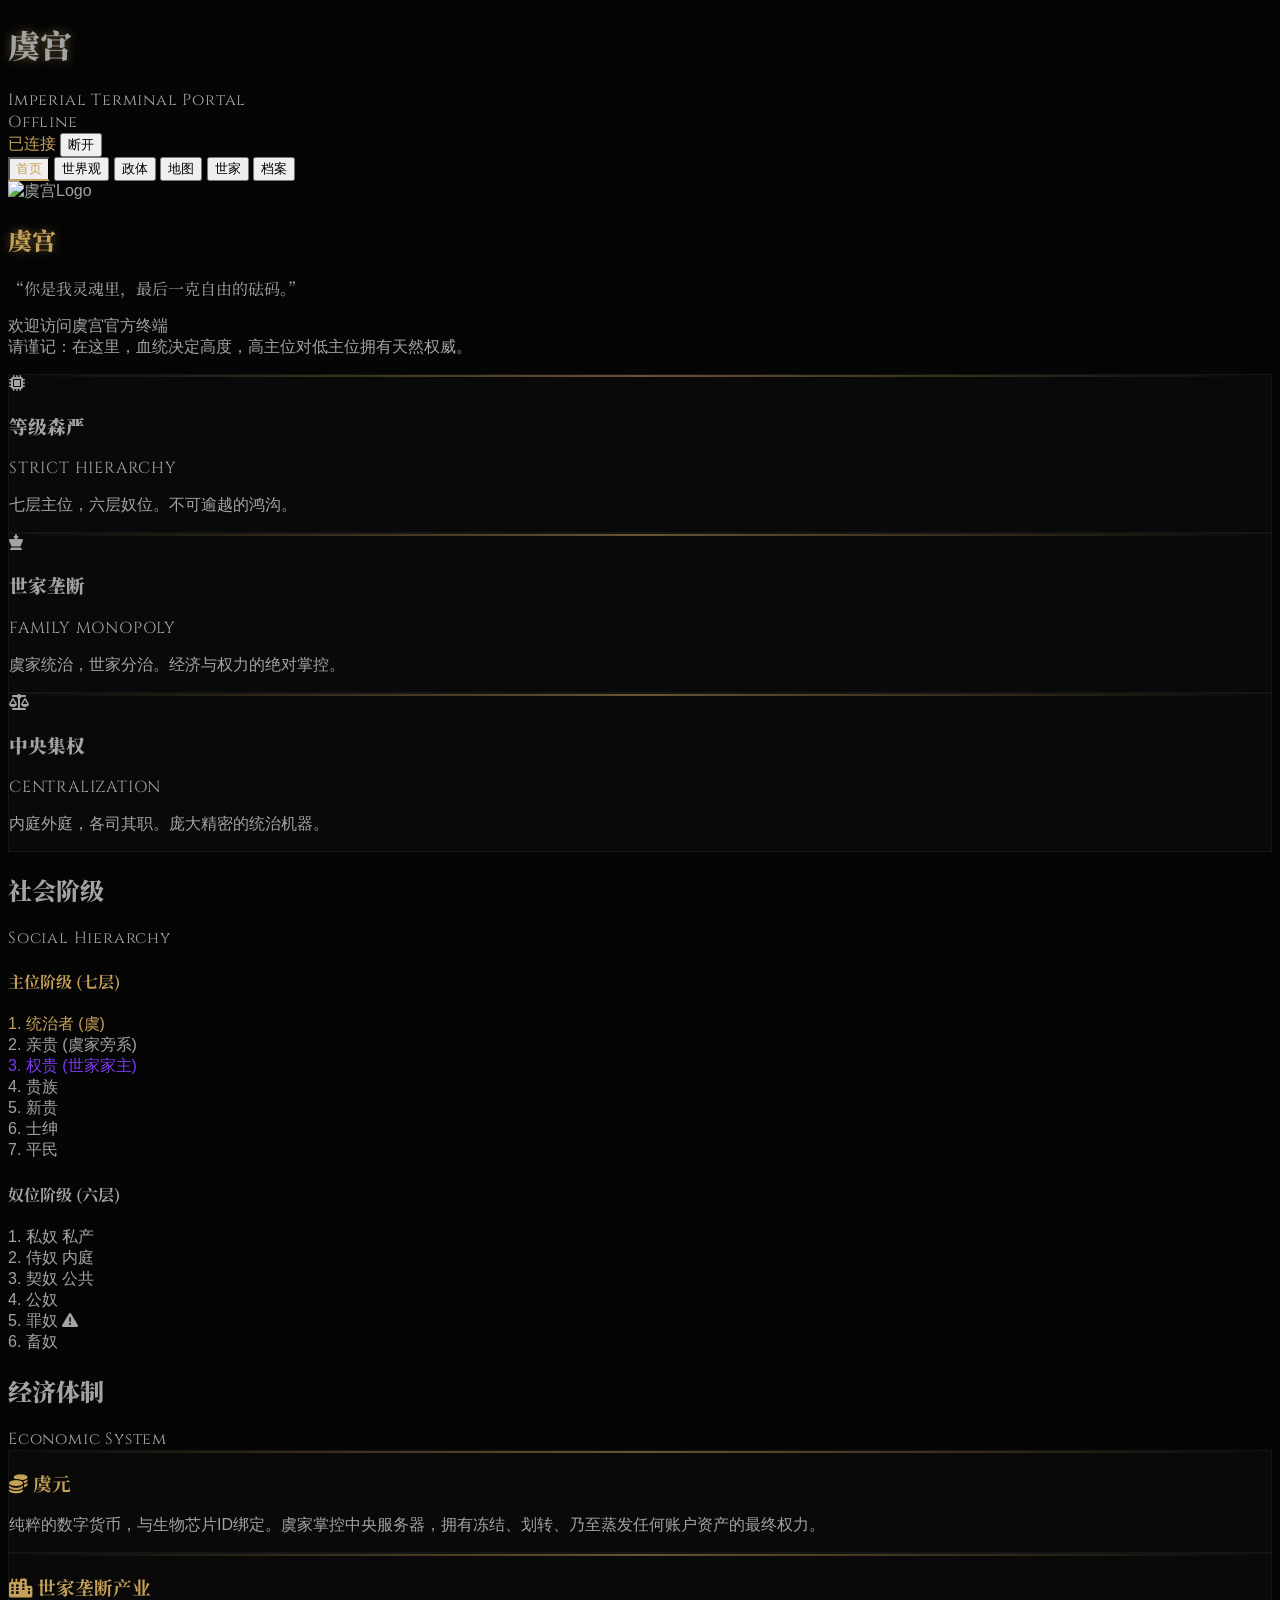
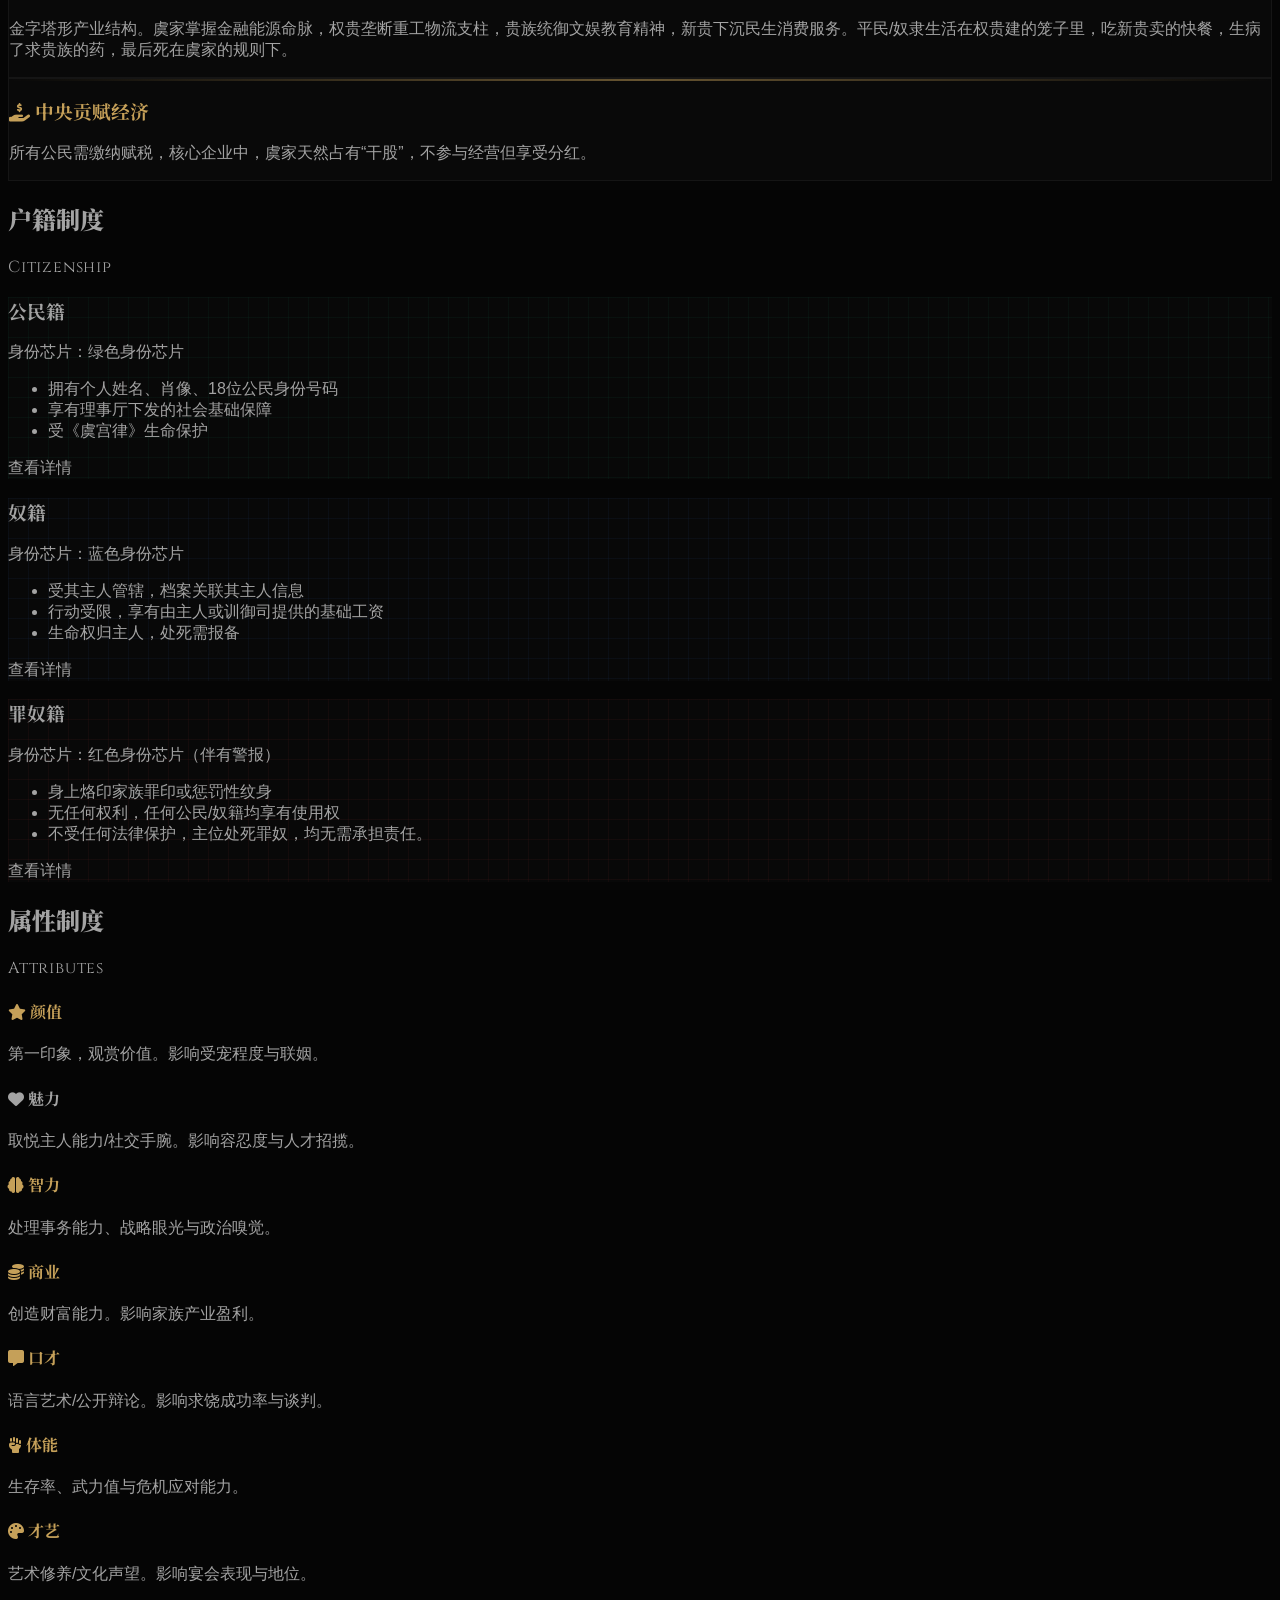
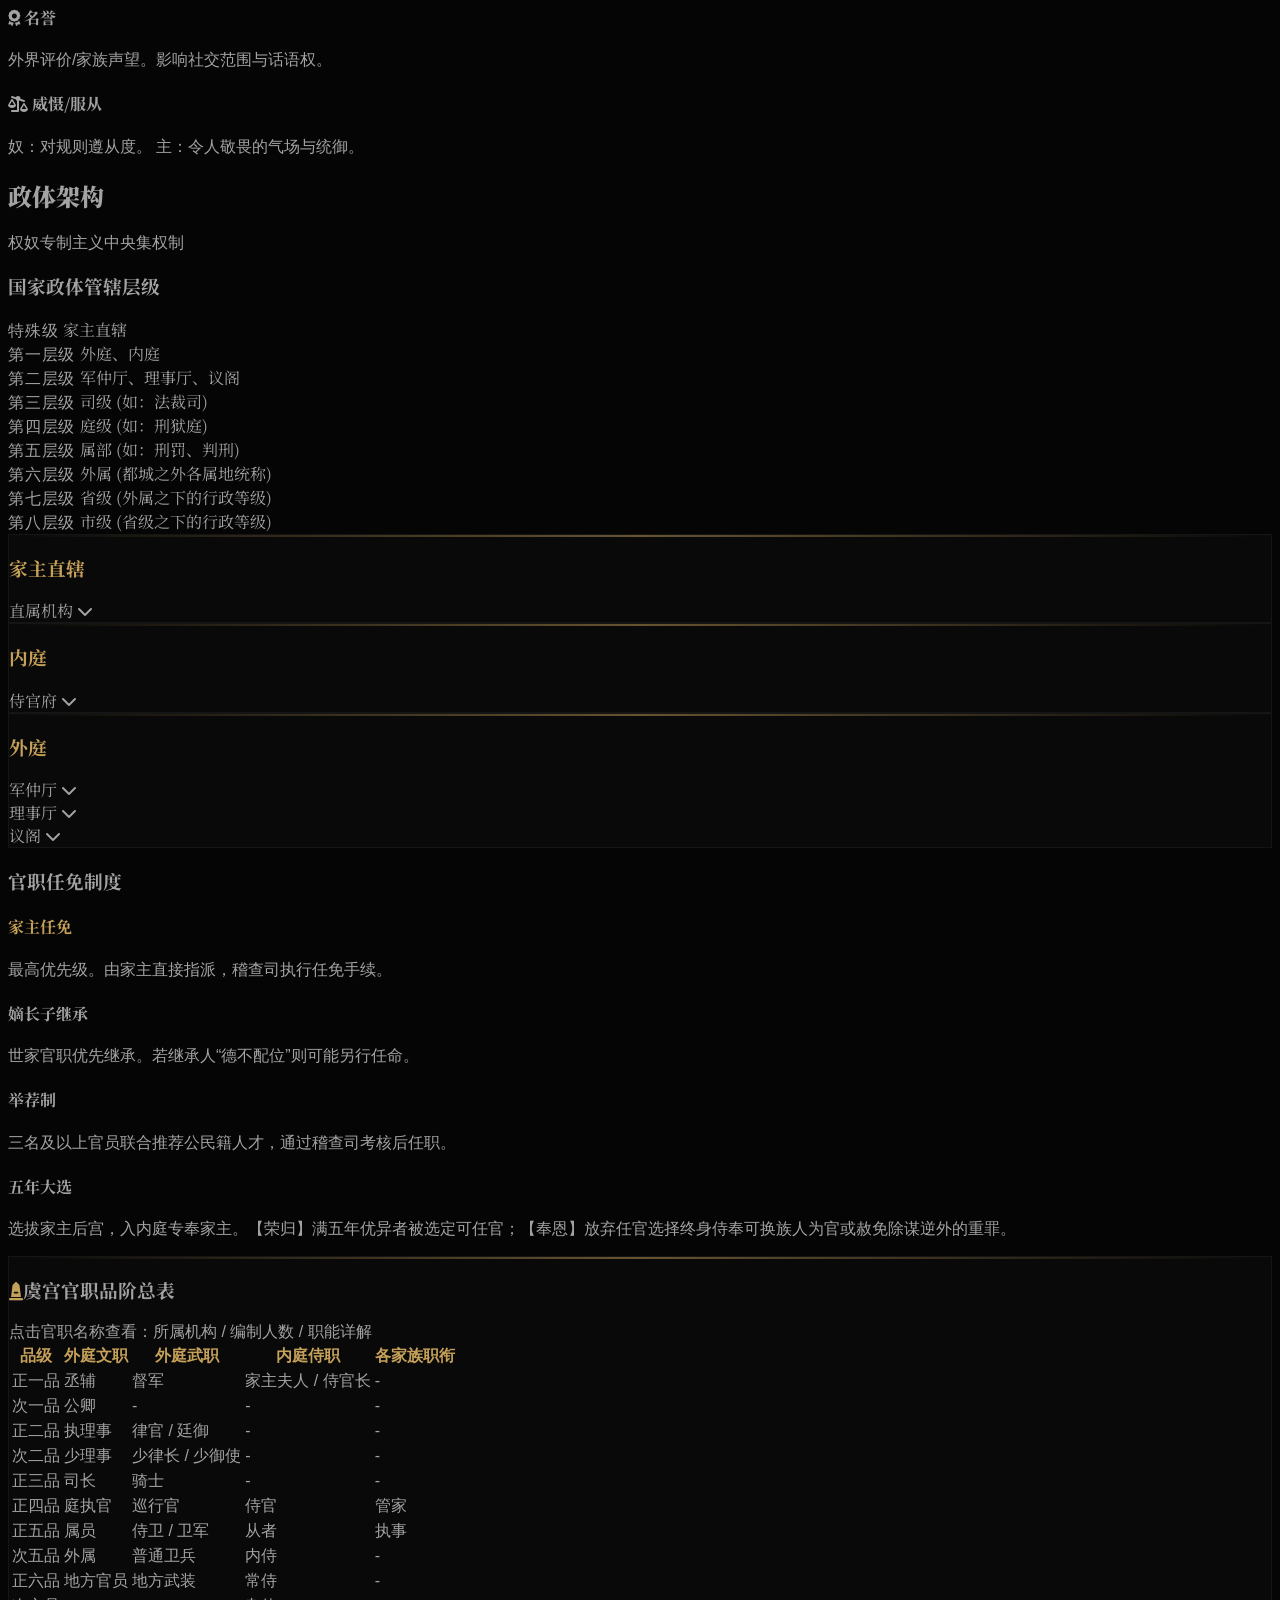
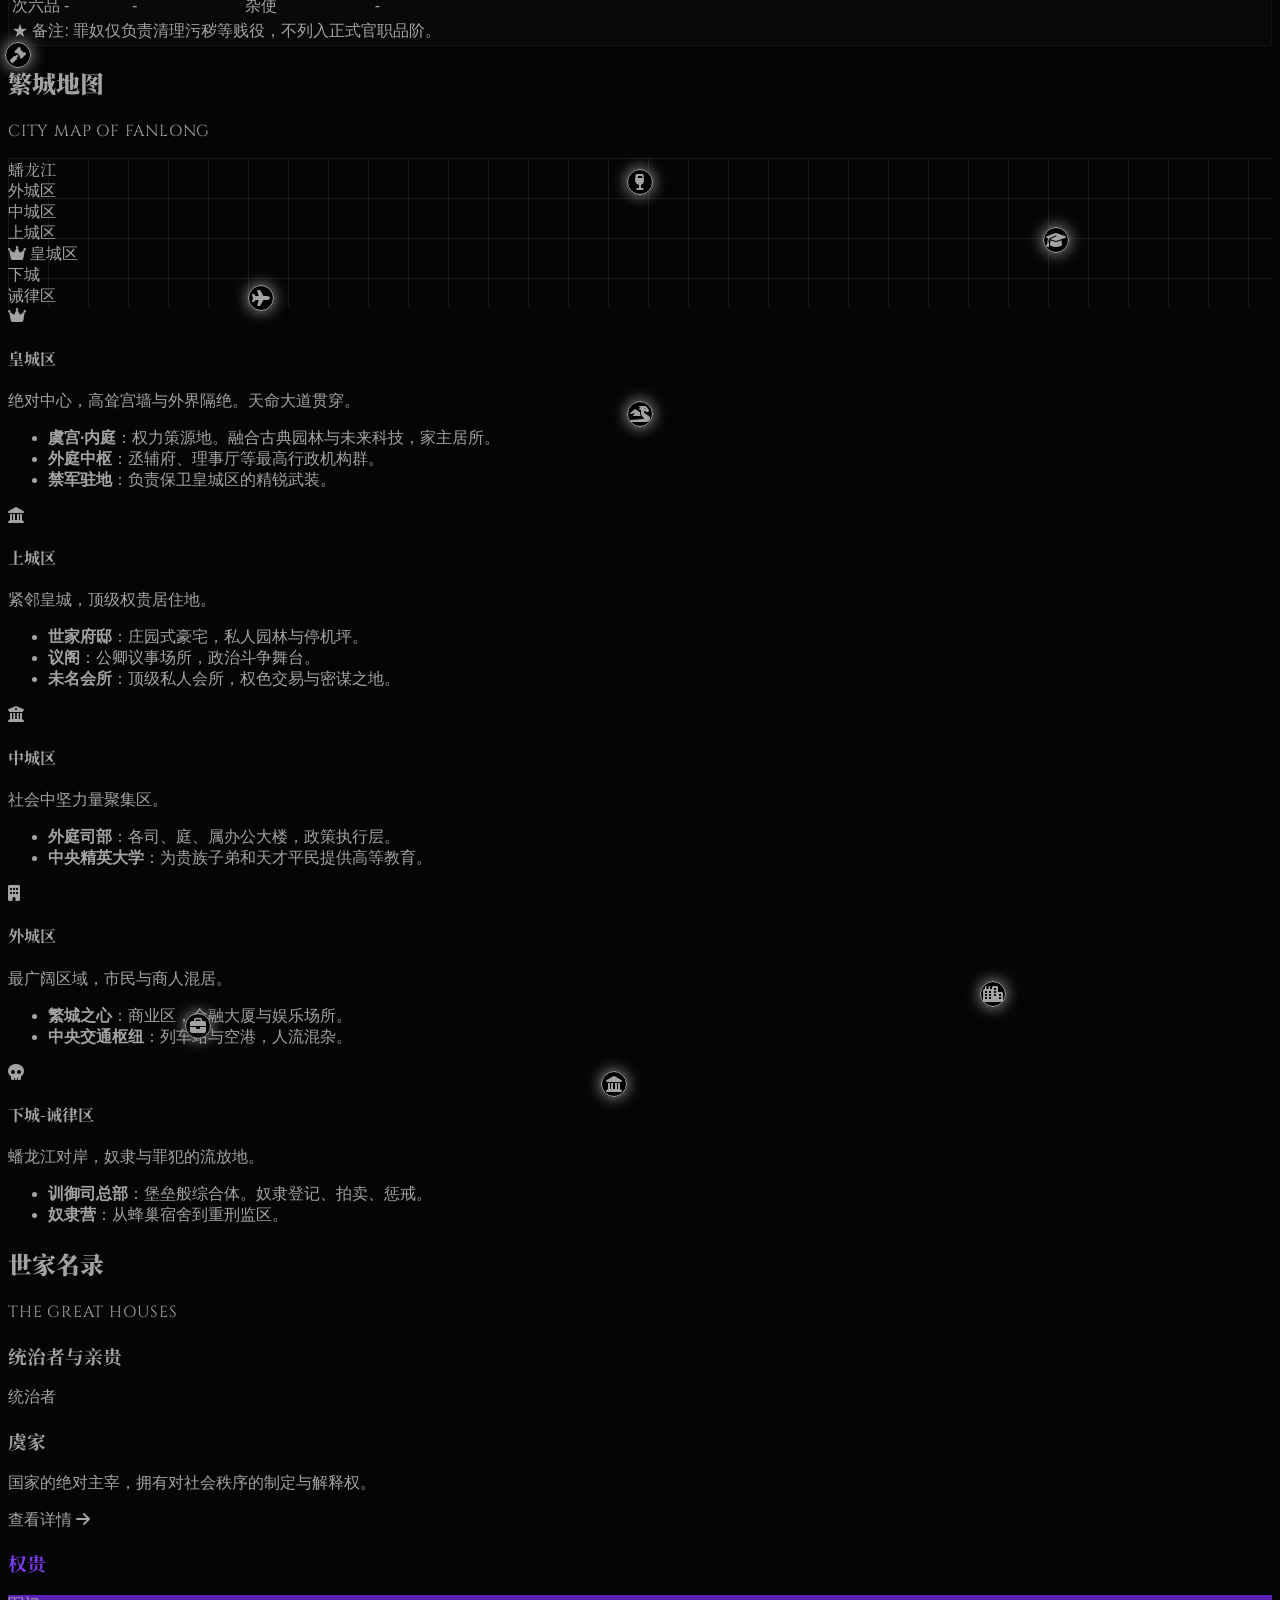
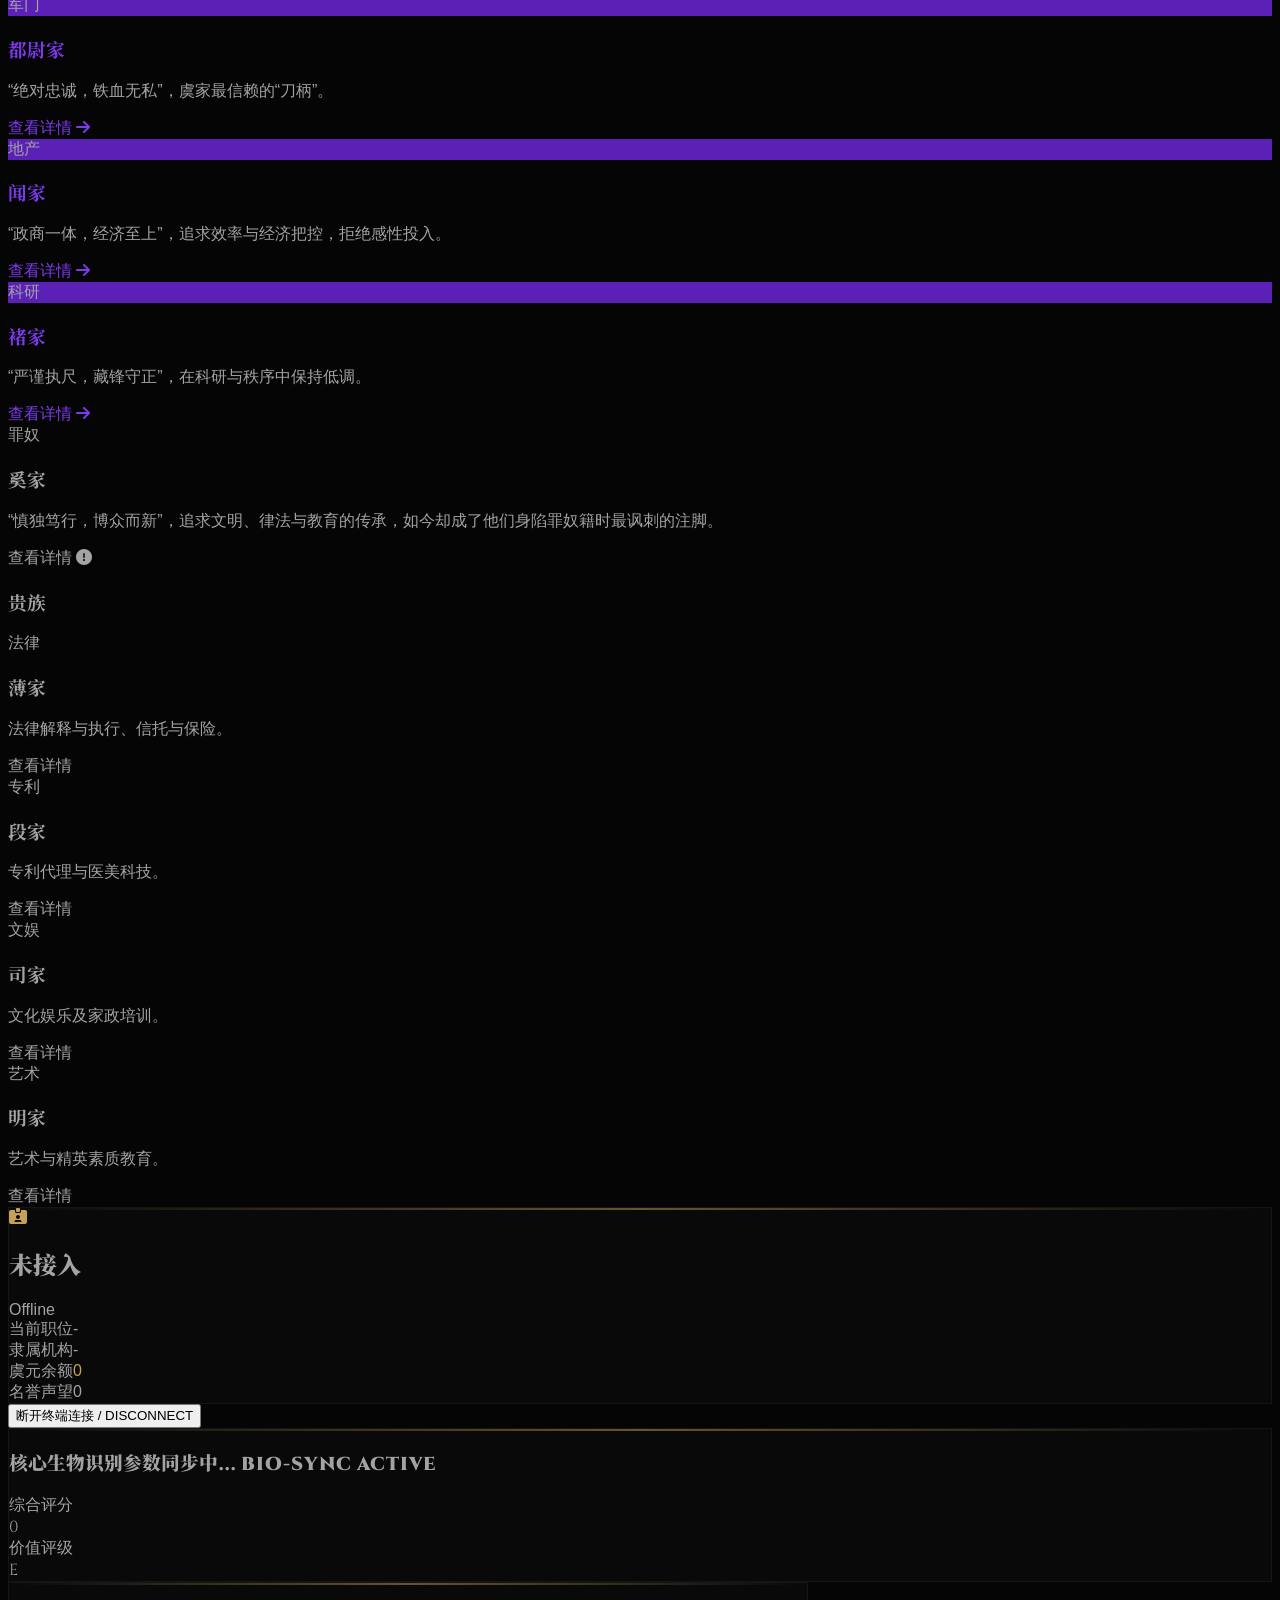
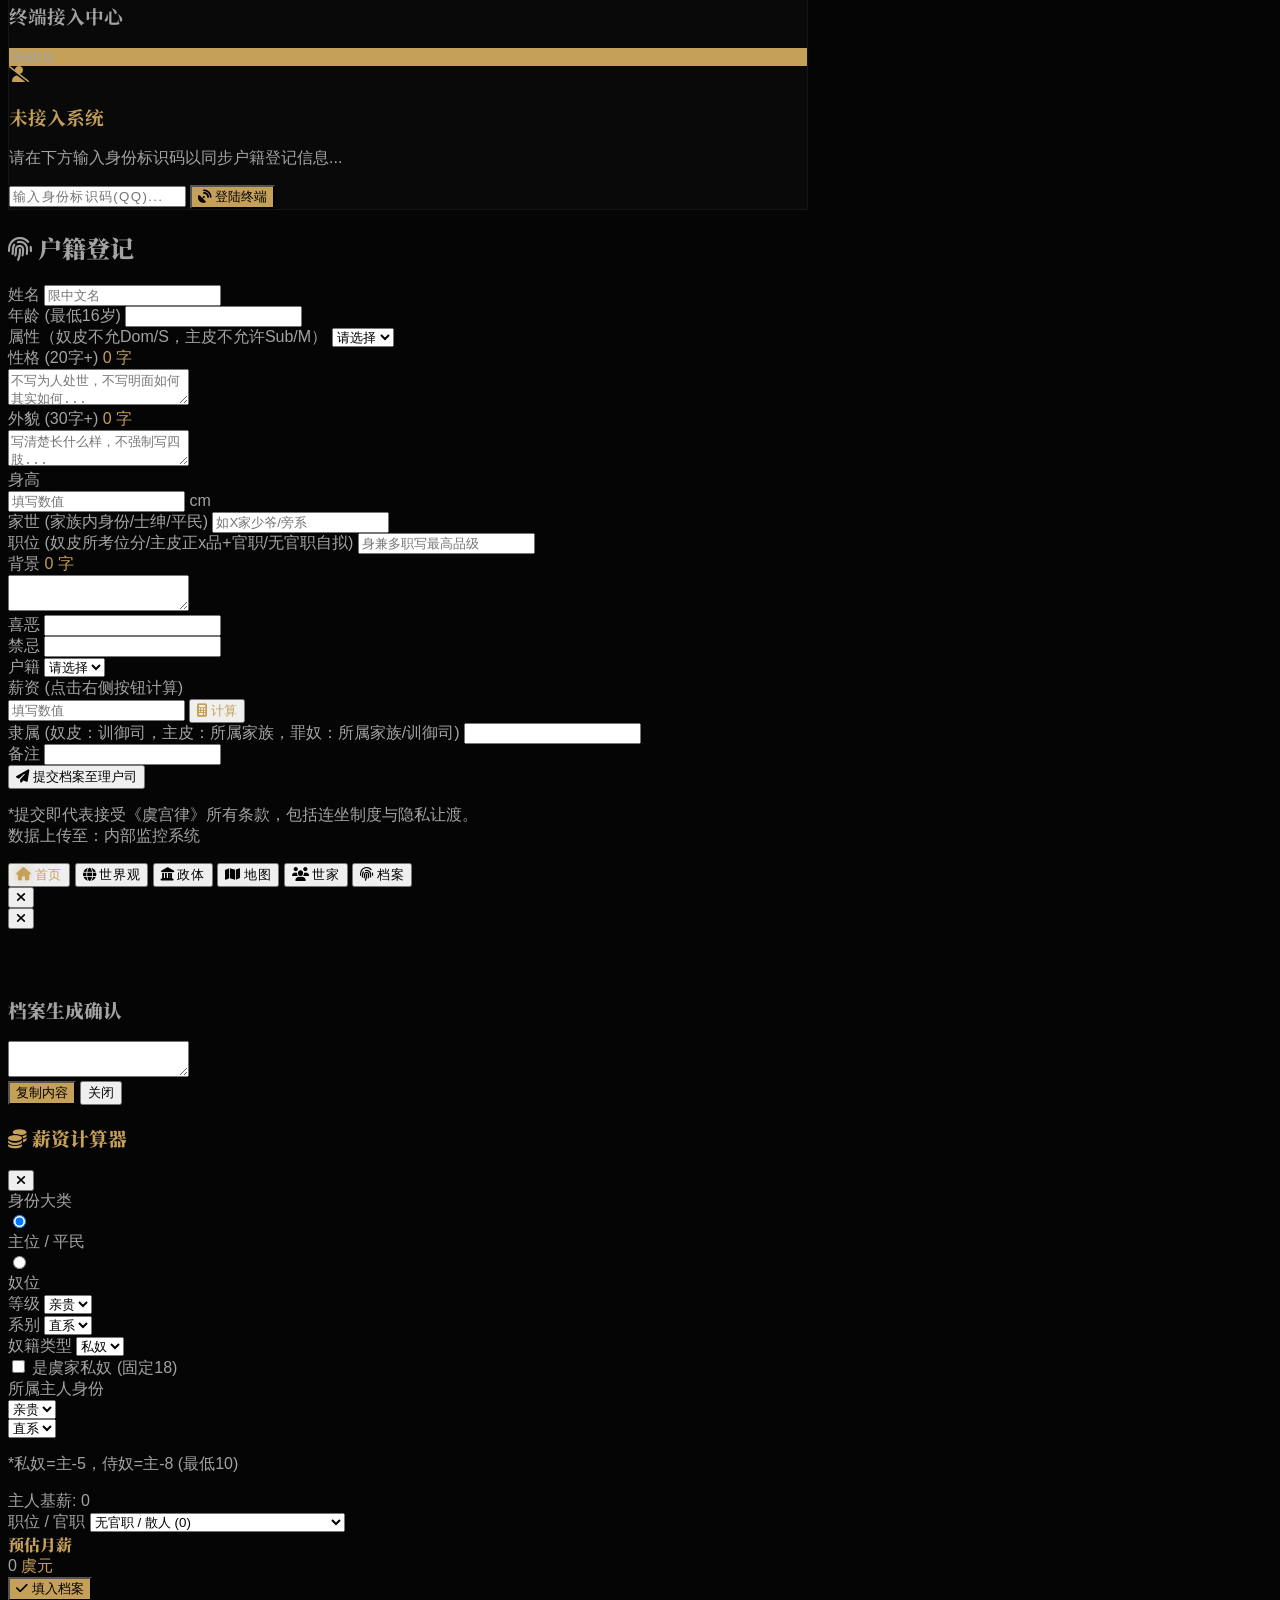
==== index.html @ 72d63c9f "服务器api接口变更" ====
<!DOCTYPE html>
<html lang="zh-CN">

<head>
    <meta charset="UTF-8">
    <meta name="viewport"
        content="width=device-width, initial-scale=1.0, maximum-scale=1.0, user-scalable=no, viewport-fit=cover">
    <title>虞宫官网 | YU PALACE</title>
    <script src="https://cdn.tailwindcss.com"></script>
    <link href="https://cdnjs.cloudflare.com/ajax/libs/font-awesome/6.4.0/css/all.min.css" rel="stylesheet">
    <link
        href="https://fonts.googleapis.com/css2?family=Cinzel:wght@400;700&family=Noto+Serif+SC:wght@200;300;500;700;900&display=swap"
        rel="stylesheet">
    <link rel="stylesheet" href="css/style.css">
</head>

<body class="min-h-screen flex flex-col">

    <header
        class="fixed top-0 w-full z-50 bg-black/95 backdrop-blur-md border-b border-white/5 h-16 flex items-center justify-between px-6">
        <div class="flex flex-col">
            <h1 class="text-xl md:text-3xl font-bold tracking-[0.2em] text-white gold-glow font-cuyasong">虞宫</h1>
            <span class="text-[0.6rem] text-gray-500 font-roman tracking-widest uppercase">Imperial Terminal
                Portal</span>
        </div>

        <div class="flex items-center gap-6">
            <div id="user-status-area" class="flex items-center gap-3">
                <div id="status-offline" class="flex items-center gap-2">
                    <span class="w-2 h-2 bg-gray-600 rounded-full animate-pulse"></span>
                    <span class="text-[10px] text-gray-500 font-roman uppercase">Offline</span>
                </div>
                <div id="status-online" class="hidden flex items-center gap-2">
                    <span class="w-2 h-2 bg-green-500 rounded-full shadow-[0_0_8px_#10b981]"></span>
                    <span id="header-user-name" class="text-xs text-yu-gold font-bold">已连接</span>
                    <button onclick="logout()"
                        class="text-[9px] border border-red-900/50 text-red-700 px-1 hover:bg-red-900 hover:text-white transition-all uppercase">断开</button>
                </div>
            </div>

            <nav id="desktop-nav" class="hidden md:flex gap-8 text-xs font-bold tracking-widest text-gray-500">
                <button onclick="switchTab('home')" class="tab-btn py-2 active">首页</button>
                <button onclick="switchTab('world')" class="tab-btn py-2">世界观</button>
                <button onclick="switchTab('politics')" class="tab-btn py-2">政体</button>
                <button onclick="switchTab('map')" class="tab-btn py-2">地图</button>
                <button onclick="switchTab('families')" class="tab-btn py-2">世家</button>
                <button onclick="switchTab('profile')" id="nav-profile-btn"
                    class="tab-btn text-white bg-red-900/80 px-4 py-2 rounded-sm border border-red-900">档案</button>
            </nav>
        </div>
    </header>

    <main class="flex-grow pt-20 px-4 md:px-6 max-w-7xl mx-auto w-full relative z-10">

        <!-- Tab: HOME -->
        <div id="tab-home" class="block mt-8 md:mt-12 reveal-container">
            <div class="text-center py-16 md:py-24 relative overflow-hidden">
                <div class="reveal-item">
                    <div class="w-48 md:w-64 h-auto mx-auto mb-10 relative flex items-center justify-center">
                        <img src="https:////img10.360buyimg.com/imgzone/jfs/t1/387590/36/20410/1573481/69805895F53993666/008399db5d6de15a.png"
                            alt="虞宫Logo"
                            class="w-full h-full object-contain drop-shadow-[0_0_15px_rgba(197,160,89,0.3)] filter brightness-110 contrast-125">
                    </div>
                </div>

                <!-- Font Changed: 方正粗雅宋简体, Color Changed: text-yu-gold -->
                <h2
                    class="text-4xl md:text-6xl text-yu-gold tracking-[0.5em] pl-[0.5em] font-cuyasong reveal-item delay-100 uppercase gold-glow">
                    虞宫
                </h2>

                <div class="h-px w-12 bg-white/10 mx-auto my-10 reveal-item delay-200"></div>

                <p
                    class="text-lg md:text-xl text-gray-400 font-light italic serif tracking-widest reveal-item delay-200">
                    “你是我灵魂里，最后一克自由的砝码。”
                </p>
                <p
                    class="max-w-2xl mx-auto text-xs md:text-sm text-gray-600 leading-relaxed pt-8 reveal-item delay-300 font-light">
                    欢迎访问虞宫官方终端<br>
                    请谨记：在这里，血统决定高度，高主位对低主位拥有天然权威。
                </p>
            </div>

            <div class="grid md:grid-cols-3 gap-4 md:gap-6 text-center reveal-item delay-500">
                <div class="p-6 md:p-8 card-decoration hover:bg-white/5 transition-all duration-500 group cursor-pointer"
                    onclick="switchTab('world')">
                    <i
                        class="fas fa-microchip text-2xl text-gray-600 group-hover:text-yellow-600 mb-3 transition-colors"></i>
                    <h3 class="text-white text-lg font-cuyasong mb-1">等级森严</h3>
                    <div class="text-[10px] text-gray-600 font-roman mb-2 tracking-widest">STRICT HIERARCHY</div>
                    <p class="text-xs text-gray-500">七层主位，六层奴位。不可逾越的鸿沟。</p>
                </div>
                <div class="p-6 md:p-8 card-decoration hover:bg-white/5 transition-all duration-500 group cursor-pointer"
                    onclick="switchTab('families')">
                    <i
                        class="fas fa-chess-king text-2xl text-gray-600 group-hover:text-red-900 mb-3 transition-colors"></i>
                    <h3 class="text-white text-lg font-cuyasong mb-1">世家垄断</h3>
                    <div class="text-[10px] text-gray-600 font-roman mb-2 tracking-widest">FAMILY MONOPOLY</div>
                    <p class="text-xs text-gray-500">虞家统治，世家分治。经济与权力的绝对掌控。</p>
                </div>
                <div class="p-6 md:p-8 card-decoration hover:bg-white/5 transition-all duration-500 group cursor-pointer"
                    onclick="switchTab('politics')">
                    <i
                        class="fas fa-balance-scale text-2xl text-gray-600 group-hover:text-blue-500 mb-3 transition-colors"></i>
                    <h3 class="text-white text-lg font-cuyasong mb-1">中央集权</h3>
                    <div class="text-[10px] text-gray-600 font-roman mb-2 tracking-widest">CENTRALIZATION</div>
                    <p class="text-xs text-gray-500">内庭外庭，各司其职。庞大精密的统治机器。</p>
                </div>
            </div>
        </div>

        <!-- Tab: WORLD -->
        <div id="tab-world" class="hidden space-y-12 mt-4 md:mt-8 pb-12">
            <!-- Hierarchy -->
            <section class="fade-in">
                <div class="flex items-end gap-4 mb-6 border-b border-white/10 pb-2">
                    <h2 class="text-2xl md:text-3xl text-white font-cuyasong border-l-4 border-yu-gold pl-4">社会阶级</h2>
                    <span class="text-xs md:text-sm text-gray-600 pb-1 font-roman">Social Hierarchy</span>
                </div>
                <div class="grid md:grid-cols-2 gap-4 md:gap-8">
                    <div class="space-y-2">
                        <h4
                            class="text-yu-gold text-xs tracking-widest mb-4 uppercase border-b border-yellow-600/20 pb-1 font-bold">
                            主位阶级 (七层)</h4>
                        <div
                            class="bg-white/5 p-3 border border-yellow-600/20 text-yu-gold font-bold text-center text-sm">
                            1. 统治者 (虞)</div>
                        <div
                            class="bg-white/5 p-3 border-l border-white/10 text-yellow-200/80 text-center ml-4 text-sm">
                            2. 亲贵 (虞家旁系)</div>
                        <div class="bg-white/5 p-2 border-l border-white/10 text-yu-purple text-center ml-8 text-sm">3.
                            权贵 (世家家主)</div>
                        <div class="bg-white/5 p-2 border-l border-white/10 text-white text-center ml-12 text-xs">4. 贵族
                        </div>
                        <div class="bg-white/5 p-2 border-l border-white/10 text-white text-center ml-16 text-xs">5. 新贵
                        </div>
                        <div class="bg-white/5 p-2 border-l border-white/10 text-white text-center ml-20 text-xs">6. 士绅
                        </div>
                        <div class="bg-white/5 p-2 border-l border-white/10 text-white text-center ml-24 text-xs">7. 平民
                        </div>
                    </div>
                    <div class="space-y-2">
                        <h4
                            class="text-gray-500 text-xs tracking-widest mb-4 uppercase border-b border-gray-700 pb-1 font-bold">
                            奴位阶级 (六层)</h4>
                        <div
                            class="bg-black border border-gray-800 p-3 text-gray-300 flex justify-between items-center text-sm">
                            <span>1. 私奴</span> <span
                                class="text-[10px] bg-yellow-900/30 text-yellow-500 px-2 py-0.5 rounded">私产</span>
                        </div>
                        <div
                            class="bg-black border border-gray-800 p-2 ml-4 text-gray-400 flex justify-between items-center text-sm">
                            <span>2. 侍奴</span> <span class="text-[10px] bg-gray-800 px-2 py-0.5 rounded">内庭</span>
                        </div>
                        <div
                            class="bg-black border border-gray-800 p-2 ml-8 text-gray-500 flex justify-between items-center text-sm">
                            <span>3. 契奴</span> <span
                                class="text-[10px] bg-blue-900/30 text-blue-500 px-2 py-0.5 rounded">公共</span>
                        </div>
                        <div class="bg-black border border-gray-800 p-2 ml-12 text-gray-600 text-xs">4. 公奴</div>
                        <div
                            class="bg-red-900/10 border border-red-900/30 p-2 ml-16 text-red-500 flex justify-between text-xs">
                            <span>5. 罪奴</span> <i class="fas fa-exclamation-triangle"></i>
                        </div>
                        <div class="bg-red-900/20 border border-red-900/50 p-2 ml-20 text-red-700 text-xs">6. 畜奴</div>
                    </div>
                </div>
            </section>

            <!-- Economy -->
            <section class="fade-in">
                <div class="flex items-end gap-4 mb-6 border-b border-white/10 pb-2">
                    <h2 class="text-2xl md:text-3xl text-white font-cuyasong border-l-4 border-yu-gold pl-4">经济体制</h2>
                    <span class="text-xs md:text-sm text-gray-600 pb-1 font-roman">Economic System</span>
                </div>
                <div class="grid md:grid-cols-3 gap-4">
                    <div class="p-5 card-decoration">
                        <h3 class="text-yu-gold font-bold mb-1 flex items-center gap-2 font-serif text-sm"><i
                                class="fas fa-coins"></i> 虞元</h3>
                        <p class="text-xs text-gray-400 leading-relaxed mt-2">
                            纯粹的数字货币，与生物芯片ID绑定。虞家掌控中央服务器，拥有冻结、划转、乃至蒸发任何账户资产的最终权力。</p>
                    </div>
                    <div class="p-5 card-decoration">
                        <h3 class="text-yu-gold font-bold mb-1 flex items-center gap-2 font-serif text-sm"><i
                                class="fas fa-city"></i> 世家垄断产业</h3>
                        <p class="text-xs text-gray-400 leading-relaxed mt-2">
                            金字塔形产业结构。虞家掌握金融能源命脉，权贵垄断重工物流支柱，贵族统御文娱教育精神，新贵下沉民生消费服务。平民/奴隶生活在权贵建的笼子里，吃新贵卖的快餐，生病了求贵族的药，最后死在虞家的规则下。
                        </p>
                    </div>
                    <div class="p-5 card-decoration">
                        <h3 class="text-yu-gold font-bold mb-1 flex items-center gap-2 font-serif text-sm"><i
                                class="fas fa-hand-holding-usd"></i> 中央贡赋经济</h3>
                        <p class="text-xs text-gray-400 leading-relaxed mt-2">所有公民需缴纳赋税，核心企业中，虞家天然占有“干股”，不参与经营但享受分红。</p>
                    </div>
                </div>
            </section>

            <!-- Citizenship -->
            <section class="fade-in">
                <div class="flex items-end gap-4 mb-6 border-b border-white/10 pb-2">
                    <h2 class="text-2xl md:text-3xl text-white font-cuyasong border-l-4 border-yu-gold pl-4">户籍制度</h2>
                    <span class="text-xs md:text-sm text-gray-600 pb-1 font-roman">Citizenship</span>
                </div>
                <div class="grid md:grid-cols-3 gap-4">
                    <div onclick="showCitizenshipDetails('citizen')"
                        class="chip-bg chip-green-bg p-5 rounded relative overflow-hidden group cursor-pointer border border-green-900/50 hover:border-green-600/80 flex flex-col h-full justify-between">
                        <div>
                            <h3 class="text-green-500 font-bold text-sm mb-2 font-serif">公民籍</h3>
                            <p class="text-xs text-gray-400 mb-4">身份芯片：<span class="text-green-400">绿色身份芯片</span></p>
                            <ul class="text-xs text-gray-400 space-y-1 list-disc list-inside">
                                <li>拥有个人姓名、肖像、18位公民身份号码</li>
                                <li>享有理事厅下发的社会基础保障</li>
                                <li>受《虞宫律》生命保护</li>
                            </ul>
                        </div>
                        <div
                            class="self-end mt-4 text-[10px] text-green-200 font-serif tracking-widest border border-green-500/50 bg-black/80 px-3 py-1 rounded-full z-20 shadow-lg">
                            查看详情</div>
                    </div>

                    <div onclick="showCitizenshipDetails('slave')"
                        class="chip-bg chip-blue-bg p-5 rounded relative overflow-hidden group cursor-pointer border border-blue-900/50 hover:border-blue-600/80 flex flex-col h-full justify-between">
                        <div>
                            <h3 class="text-blue-500 font-bold text-sm mb-2 font-serif">奴籍</h3>
                            <p class="text-xs text-gray-400 mb-4">身份芯片：<span class="text-blue-400">蓝色身份芯片</span></p>
                            <ul class="text-xs text-gray-400 space-y-1 list-disc list-inside">
                                <li>受其主人管辖，档案关联其主人信息</li>
                                <li>行动受限，享有由主人或训御司提供的基础工资</li>
                                <li>生命权归主人，处死需报备</li>
                            </ul>
                        </div>
                        <div
                            class="self-end mt-4 text-[10px] text-blue-200 font-serif tracking-widest border border-blue-500/50 bg-black/80 px-3 py-1 rounded-full z-20 shadow-lg">
                            查看详情</div>
                    </div>

                    <div onclick="showCitizenshipDetails('sinner')"
                        class="chip-bg chip-red-bg p-5 rounded relative overflow-hidden group cursor-pointer border border-red-900/50 hover:border-red-600/80 flex flex-col h-full justify-between">
                        <div>
                            <h3 class="text-red-500 font-bold text-sm mb-2 font-serif">罪奴籍</h3>
                            <p class="text-xs text-gray-400 mb-4">身份芯片：<span
                                    class="text-red-600 animate-pulse">红色身份芯片（伴有警报）</span></p>
                            <ul class="text-xs text-gray-400 space-y-1 list-disc list-inside">
                                <li>身上烙印家族罪印或惩罚性纹身</li>
                                <li>无任何权利，任何公民/奴籍均享有使用权</li>
                                <li>不受任何法律保护，主位处死罪奴，均无需承担责任。</li>
                            </ul>
                        </div>
                        <div
                            class="self-end mt-4 text-[10px] text-red-200 font-serif tracking-widest border border-red-500/50 bg-black/80 px-3 py-1 rounded-full z-20 shadow-lg">
                            查看详情</div>
                    </div>
                </div>
            </section>

            <!-- Attributes -->
            <section class="fade-in pb-12">
                <div class="flex items-end gap-4 mb-6 border-b border-white/10 pb-2">
                    <h2 class="text-2xl md:text-3xl text-white font-cuyasong border-l-4 border-yu-gold pl-4">属性制度</h2>
                    <span class="text-xs md:text-sm text-gray-600 pb-1 font-roman">Attributes</span>
                </div>
                <div class="grid grid-cols-2 md:grid-cols-4 gap-3">
                    <div class="bg-white/5 p-3 rounded">
                        <h4 class="text-yu-gold text-xs font-bold mb-1"><i class="fas fa-star mr-1"></i> 颜值</h4>
                        <p class="text-[10px] text-gray-500">第一印象，观赏价值。影响受宠程度与联姻。</p>
                    </div>
                    <div class="bg-white/5 p-3 rounded">
                        <h4 class="text-pink-500 text-xs font-bold mb-1"><i class="fas fa-heart mr-1 text-pink-400"></i>
                            魅力</h4>
                        <p class="text-[10px] text-gray-500">取悦主人能力/社交手腕。影响容忍度与人才招揽。</p>
                    </div>
                    <div class="bg-white/5 p-3 rounded">
                        <h4 class="text-yu-gold text-xs font-bold mb-1"><i class="fas fa-brain mr-1"></i> 智力</h4>
                        <p class="text-[10px] text-gray-500">处理事务能力、战略眼光与政治嗅觉。</p>
                    </div>
                    <div class="bg-white/5 p-3 rounded">
                        <h4 class="text-yu-gold text-xs font-bold mb-1"><i class="fas fa-coins mr-1"></i> 商业</h4>
                        <p class="text-[10px] text-gray-500">创造财富能力。影响家族产业盈利。</p>
                    </div>
                    <div class="bg-white/5 p-3 rounded">
                        <h4 class="text-yu-gold text-xs font-bold mb-1"><i class="fas fa-comment-alt mr-1"></i> 口才</h4>
                        <p class="text-[10px] text-gray-500">语言艺术/公开辩论。影响求饶成功率与谈判。</p>
                    </div>
                    <div class="bg-white/5 p-3 rounded">
                        <h4 class="text-yu-gold text-xs font-bold mb-1"><i class="fas fa-fist-raised mr-1"></i> 体能</h4>
                        <p class="text-[10px] text-gray-500">生存率、武力值与危机应对能力。</p>
                    </div>
                    <div class="bg-white/5 p-3 rounded">
                        <h4 class="text-yu-gold text-xs font-bold mb-1"><i class="fas fa-palette mr-1"></i> 才艺</h4>
                        <p class="text-[10px] text-gray-500">艺术修养/文化声望。影响宴会表现与地位。</p>
                    </div>
                    <div class="bg-white/5 p-3 rounded">
                        <h4 class="text-gray-400 text-xs font-bold mb-1"><i class="fas fa-award mr-1 text-cyan-400"></i>
                            名誉</h4>
                        <p class="text-[10px] text-gray-500">外界评价/家族声望。影响社交范围与话语权。</p>
                    </div>
                    <div class="bg-white/5 p-3 rounded col-span-2 md:col-span-4">
                        <h4 class="text-red-600 text-xs font-bold mb-1"><i
                                class="fas fa-balance-scale-right mr-1 text-orange-500"></i> 威慑/服从</h4>
                        <p class="text-[10px] text-gray-500">奴：对规则遵从度。 主：令人敬畏的气场与统御。</p>
                    </div>
                </div>
            </section>
        </div>

        <!-- Tab: POLITICS -->
        <div id="tab-politics" class="hidden fade-in mt-4 md:mt-8 pb-12">
            <h2 class="text-3xl md:text-4xl text-white font-cuyasong text-center mb-2">政体架构</h2>
            <div class="text-center text-gray-600 mb-8 tracking-widest text-sm font-bold">权奴专制主义中央集权制</div>

            <div class="mb-8 bg-[#0a0a0a] border border-gray-800 p-6 rounded shadow-inner">
                <h3 class="text-lg text-white mb-6 border-l-2 border-yu-gold pl-4 serif">国家政体管辖层级</h3>
                <div class="flex flex-col gap-5 relative pl-4 border-l border-gray-800 ml-2">
                    <div class="relative">
                        <div
                            class="absolute -left-[21px] top-1.5 w-3 h-3 bg-red-600 rounded-full border-2 border-black">
                        </div>
                        <div class="flex items-center gap-3">
                            <span class="text-red-500 font-bold text-xs font-roman w-16">特殊级</span>
                            <span class="text-white font-bold text-sm serif">家主直辖</span>
                        </div>
                    </div>
                    <div class="relative">
                        <div
                            class="absolute -left-[21px] top-1.5 w-3 h-3 bg-orange-500 rounded-full border-2 border-black">
                        </div>
                        <div class="flex items-center gap-3">
                            <span class="text-orange-500 font-bold text-xs font-roman w-16">第一层级</span>
                            <span class="text-white font-bold text-sm serif">外庭、内庭</span>
                        </div>
                    </div>
                    <div class="relative">
                        <div
                            class="absolute -left-[21px] top-1.5 w-3 h-3 bg-yellow-500 rounded-full border-2 border-black">
                        </div>
                        <div class="flex items-center gap-3">
                            <span class="text-yellow-500 font-bold text-xs font-roman w-16">第二层级</span>
                            <span class="text-white font-bold text-sm serif">军仲厅、理事厅、议阁</span>
                        </div>
                    </div>
                    <div class="relative">
                        <div
                            class="absolute -left-[21px] top-1.5 w-3 h-3 bg-yellow-200 rounded-full border-2 border-black">
                        </div>
                        <div class="flex items-center gap-3">
                            <span class="text-yellow-200/70 font-bold text-xs font-roman w-16">第三层级</span>
                            <span class="text-white font-bold text-sm serif">司级 (如：法裁司)</span>
                        </div>
                    </div>
                    <div class="relative">
                        <div
                            class="absolute -left-[21px] top-1.5 w-3 h-3 bg-purple-400 rounded-full border-2 border-black">
                        </div>
                        <div class="flex items-center gap-3">
                            <span class="text-purple-400 font-bold text-xs font-roman w-16">第四层级</span>
                            <span class="text-white font-bold text-sm serif">庭级 (如：刑狱庭)</span>
                        </div>
                    </div>
                    <div class="relative">
                        <div
                            class="absolute -left-[21px] top-1.5 w-3 h-3 bg-green-400 rounded-full border-2 border-black">
                        </div>
                        <div class="flex items-center gap-3">
                            <span class="text-green-400 font-bold text-xs font-roman w-16">第五层级</span>
                            <span class="text-white font-bold text-sm serif">属部 (如：刑罚、判刑)</span>
                        </div>
                    </div>
                    <div class="relative">
                        <div
                            class="absolute -left-[21px] top-1.5 w-3 h-3 bg-gray-400 rounded-full border-2 border-black">
                        </div>
                        <div class="flex items-center gap-3">
                            <span class="text-gray-400 font-bold text-xs font-roman w-16">第六层级</span>
                            <span class="text-white font-bold text-sm serif">外属 (都城之外各属地统称)</span>
                        </div>
                    </div>
                    <div class="relative">
                        <div
                            class="absolute -left-[21px] top-1.5 w-3 h-3 bg-gray-400 rounded-full border-2 border-black">
                        </div>
                        <div class="flex items-center gap-3">
                            <span class="text-gray-400 font-bold text-xs font-roman w-16">第七层级</span>
                            <span class="text-white font-bold text-sm serif">省级 (外属之下的行政等级)</span>
                        </div>
                    </div>
                    <div class="relative">
                        <div
                            class="absolute -left-[21px] top-1.5 w-3 h-3 bg-gray-400 rounded-full border-2 border-black">
                        </div>
                        <div class="flex items-center gap-3">
                            <span class="text-gray-400 font-bold text-xs font-roman w-16">第八层级</span>
                            <span class="text-white font-bold text-sm serif">市级 (省级之下的行政等级)</span>
                        </div>
                    </div>
                </div>
            </div>

            <div class="grid md:grid-cols-3 gap-6 mb-12">
                <div class="card-decoration p-4">
                    <h3 class="text-xl text-yu-gold font-bold mb-4 text-center serif">家主直辖</h3>
                    <div class="space-y-4">
                        <details class="group bg-black border border-white/20 rounded-sm">
                            <summary
                                class="flex justify-between items-center p-3 cursor-pointer hover:bg-white/5 transition-colors">
                                <span class="text-white font-bold text-xs serif">直属机构</span>
                                <i class="fas fa-chevron-down text-[10px] text-gray-600 group-open:rotate-180"></i>
                            </summary>
                            <div class="p-3 border-t border-white/5 text-[10px] space-y-3">
                                <div class="bg-white/[0.02] p-3 border-b border-white/5 mb-2">
                                    <div class="text-yu-gold font-bold mb-1">领导者：家主直接领导</div>
                                    <div class="text-gray-400">独立于所有部门之外，直接向家主汇报。</div>
                                </div>
                                <div class="bg-white/5 p-3 border border-white/5 rounded-sm">
                                    <span class="text-white font-bold serif block mb-2">国务司</span>
                                    <div class="grid grid-cols-2 gap-2 text-gray-400">
                                        <div>【礼宾庭】：外交、贸易</div>
                                        <div>【立律庭】：修订、编撰</div>
                                    </div>
                                </div>
                                <div class="bg-white/5 p-3 border border-white/5 rounded-sm">
                                    <span class="text-white font-bold serif block mb-2">稽查司</span>
                                    <div class="grid grid-cols-2 gap-2 text-gray-400">
                                        <div>【督署庭】：任免、评级</div>
                                        <div>【监察庭】：监察、检举</div>
                                    </div>
                                </div>
                                <div class="bg-white/5 p-3 border border-white/5 rounded-sm">
                                    <span class="text-white font-bold serif block mb-1">属军</span>
                                    <span class="text-gray-400">家主私人精锐武装，负责保卫家主本人、虞宫区及内庭，独立于常规军队。</span>
                                </div>
                            </div>
                        </details>
                    </div>
                </div>

                <div class="card-decoration p-4">
                    <h3 class="text-xl text-yu-gold font-bold mb-4 text-center serif">内庭</h3>
                    <div class="space-y-4">
                        <details class="group bg-black border border-white/20 rounded-sm">
                            <summary
                                class="flex justify-between items-center p-4 cursor-pointer hover:bg-white/5 transition-colors">
                                <span class="text-white font-bold text-xs serif">侍官府</span>
                                <i class="fas fa-chevron-down text-[10px] text-gray-600 group-open:rotate-180"></i>
                            </summary>
                            <div class="p-3 border-t border-white/5 text-[10px] space-y-3">
                                <div class="bg-white/[0.02] p-3 border-b border-white/5 mb-2">
                                    <div class="text-yu-gold font-bold mb-1">领导者：侍官长</div>
                                    <div class="text-gray-400">
                                        内庭的最高管理机构，统管包括训御司在内的一切内廷事务，涵盖家主的日程、安保、财务、涉外以及所有奴隶、内侍人员的调配、责训。</div>
                                </div>
                                <div class="bg-white/5 p-3 border border-white/5 rounded-sm">
                                    <span class="text-white font-bold serif block mb-2">训御司</span>
                                    <div class="space-y-3">
                                        <div>
                                            <span class="text-yu-gold/80 font-bold block mb-1">【御礼庭】：</span>
                                            <span class="text-gray-400">后舍 (培训学习)、戒堂 (惩戒再教育)</span>
                                        </div>
                                        <div>
                                            <span class="text-yu-gold/80 font-bold block mb-1">【训监庭】：</span>
                                            <span class="text-gray-400">净肆 (体检)、漱坊、畜笼、内务房 (登记)</span>
                                        </div>
                                    </div>
                                </div>
                            </div>
                        </details>
                    </div>
                </div>

                <div class="card-decoration p-4">
                    <h3 class="text-xl text-yu-gold font-bold mb-4 text-center serif">外庭</h3>
                    <div class="space-y-4">
                        <details class="group bg-black border border-white/20 rounded-sm">
                            <summary class="flex justify-between items-center p-3 cursor-pointer hover:bg-white/5">
                                <span class="text-white font-bold text-xs serif">军仲厅</span>
                                <i class="fas fa-chevron-down text-[10px] text-gray-600 group-open:rotate-180"></i>
                            </summary>
                            <div class="p-3 border-t border-white/5 text-[10px] space-y-3">
                                <div class="bg-white/[0.02] p-3 border-b border-white/5 mb-2">
                                    <div class="text-yu-gold font-bold mb-1">领导者：督军、律官辅理（及其次手少律长）</div>
                                    <div class="text-gray-400">最高军事指挥机构，负责管理常规武装力量。</div>
                                </div>
                                <div class="bg-white/5 p-3 border border-white/5 rounded-sm">
                                    <span class="text-white font-bold serif block mb-2">镇巡司</span>
                                    <div class="grid grid-cols-2 gap-2 text-gray-400">
                                        <div>【驻防庭】：边巡、守备</div>
                                        <div>【征训庭】：征召、演习</div>
                                    </div>
                                </div>
                                <div class="bg-white/5 p-3 border border-white/5 rounded-sm">
                                    <span class="text-white font-bold serif block mb-2">督御司</span>
                                    <div class="grid grid-cols-2 gap-2 text-gray-400">
                                        <div>【军工庭】：国防、军械</div>
                                        <div>【政裁庭】：军政、军理裁决</div>
                                    </div>
                                </div>
                            </div>
                        </details>
                        <details class="group bg-black border border-white/20 rounded-sm">
                            <summary class="flex justify-between items-center p-3 cursor-pointer hover:bg-white/5">
                                <span class="text-white font-bold text-xs serif">理事厅</span>
                                <i class="fas fa-chevron-down text-[10px] text-gray-600 group-open:rotate-180"></i>
                            </summary>
                            <div class="p-3 border-t border-white/5 text-[10px] space-y-3">
                                <div class="bg-white/[0.02] p-3 border-b border-white/5 mb-2">
                                    <div class="text-yu-gold font-bold mb-1">领导者：丞辅、执理事辅理（及其次手少理事）</div>
                                    <div class="text-gray-400">最高行政机构，负责国家日常运转。</div>
                                </div>
                                <div class="bg-white/5 p-3 border border-white/5 rounded-sm">
                                    <span class="text-white font-bold serif block mb-2">理户司</span>
                                    <div class="grid grid-cols-2 gap-2 text-gray-400">
                                        <div>【户查庭】：户籍、奴籍</div>
                                        <div>【教理庭】：生育、教育</div>
                                    </div>
                                </div>
                                <div class="bg-white/5 p-3 border border-white/5 rounded-sm">
                                    <span class="text-white font-bold serif block mb-2">财政司</span>
                                    <div class="grid grid-cols-2 gap-2 text-gray-400">
                                        <div>【税利庭】：税务、社会基保</div>
                                        <div>【务财庭】：铸币、财支</div>
                                    </div>
                                </div>
                                <div class="bg-white/5 p-3 border border-white/5 rounded-sm">
                                    <span class="text-white font-bold serif block mb-2">营造司</span>
                                    <div class="grid grid-cols-2 gap-2 text-gray-400">
                                        <div>【置业庭】：田宅、农商</div>
                                        <div>【利工庭】：工程、机要研究</div>
                                    </div>
                                </div>
                                <div class="bg-white/5 p-3 border border-white/5 rounded-sm">
                                    <span class="text-white font-bold serif block mb-2">法裁司</span>
                                    <div class="grid grid-cols-2 gap-2 text-gray-400">
                                        <div>【法庭】：立案、审查</div>
                                        <div>【刑狱庭】：刑罚、判刑</div>
                                    </div>
                                </div>
                            </div>
                        </details>
                        <details class="group bg-black border border-white/20 rounded-sm">
                            <summary class="flex justify-between items-center p-3 cursor-pointer hover:bg-white/5">
                                <span class="text-white font-bold text-xs serif">议阁</span>
                                <i class="fas fa-chevron-down text-[10px] text-gray-600 group-open:rotate-180"></i>
                            </summary>
                            <div class="p-3 border-t border-white/5 text-[10px] space-y-3">
                                <div class="bg-white/[0.02] p-3 border-b border-white/5 mb-2">
                                    <div class="text-yu-gold font-bold mb-1">领导者：丞辅担任议长，十二位公卿共议</div>
                                    <div class="text-gray-400">
                                        贵族利益代言机构。负责提出关于贵族权益的议题、复议【理事厅】中关于贵族事项有争议的重大决策、代表各世家与家主沟通。权力象征意义大于实际执行力。</div>
                                </div>
                            </div>
                        </details>
                    </div>
                </div>
            </div>

            <div class="mb-8">
                <h3 class="text-lg text-white mb-4 border-l-2 border-gray-500 pl-4 serif">官职任免制度</h3>
                <div class="grid grid-cols-2 gap-3">
                    <div class="bg-white/5 p-3 border-t-2 border-yu-gold">
                        <h4 class="text-yu-gold font-bold text-xs mb-1">家主任免</h4>
                        <p class="text-[10px] text-gray-400 leading-relaxed">最高优先级。由家主直接指派，稽查司执行任免手续。</p>
                    </div>
                    <div class="bg-white/5 p-3 border-t-2 border-gray-500">
                        <h4 class="text-gray-300 font-bold text-xs mb-1">嫡长子继承</h4>
                        <p class="text-[10px] text-gray-400 leading-relaxed">世家官职优先继承。若继承人“德不配位”则可能另行任命。</p>
                    </div>
                    <div class="bg-white/5 p-3 border-t-2 border-gray-500">
                        <h4 class="text-gray-300 font-bold text-xs mb-1">举荐制</h4>
                        <p class="text-[10px] text-gray-400 leading-relaxed">三名及以上官员联合推荐公民籍人才，通过稽查司考核后任职。</p>
                    </div>
                    <div class="bg-white/5 p-3 border-t-2 border-gray-500">
                        <h4 class="text-gray-300 font-bold text-xs mb-1">五年大选</h4>
                        <p class="text-[10px] text-gray-400 leading-relaxed">
                            选拔家主后宫，入内庭专奉家主。【荣归】满五年优异者被选定可任官；【奉恩】放弃任官选择终身侍奉可换族人为官或赦免除谋逆外的重罪。</p>
                    </div>
                </div>
            </div>

            <div class="card-decoration p-4 overflow-x-auto mb-12">
                <h3 class="text-white text-sm mb-4 serif text-center">
                    <i class="fas fa-monument mr-2 text-yu-gold"></i>虞宫官职品阶总表
                </h3>
                <div class="text-[10px] text-gray-500 mb-4 text-center">点击官职名称查看：所属机构 / 编制人数 / 职能详解</div>
                <table class="w-full text-[11px] text-left text-gray-400 border-collapse">
                    <thead>
                        <tr class="border-b border-white/10 text-yu-gold uppercase tracking-tighter">
                            <th class="py-2 px-1">品级</th>
                            <th class="py-2 px-1">外庭文职</th>
                            <th class="py-2 px-1">外庭武职</th>
                            <th class="py-2 px-1">内庭侍职</th>
                            <th class="py-2 px-1">各家族职衔</th>
                        </tr>
                    </thead>
                    <tbody class="divide-y divide-white/5">
                        <tr>
                            <td class="py-3 px-1 text-white font-bold">正一品</td>
                            <td><span
                                    class="text-white hover:text-yu-gold cursor-pointer underline decoration-yu-gold/20"
                                    onclick="showRankDetail('丞辅')">丞辅</span></td>
                            <td><span
                                    class="text-white hover:text-yu-gold cursor-pointer underline decoration-yu-gold/20"
                                    onclick="showRankDetail('督军')">督军</span></td>
                            <td>
                                <span
                                    class="text-white hover:text-yu-gold cursor-pointer underline decoration-yu-gold/20"
                                    onclick="showRankDetail('家主夫人')">家主夫人</span> /
                                <span
                                    class="text-white hover:text-yu-gold cursor-pointer underline decoration-yu-gold/20"
                                    onclick="showRankDetail('侍官长')">侍官长</span>
                            </td>
                            <td class="text-white">-</td>
                        </tr>
                        <tr>
                            <td class="py-3 px-1 text-white font-bold">次一品</td>
                            <td><span
                                    class="text-white hover:text-yu-gold cursor-pointer underline decoration-yu-gold/20"
                                    onclick="showRankDetail('公卿')">公卿</span></td>
                            <td class="text-white">-</td>
                            <td class="text-white">-</td>
                            <td class="text-white">-</td>
                        </tr>
                        <tr>
                            <td class="py-3 px-1 text-white font-bold">正二品</td>
                            <td><span
                                    class="text-white hover:text-yu-gold cursor-pointer underline decoration-yu-gold/20"
                                    onclick="showRankDetail('执理事')">执理事</span></td>
                            <td>
                                <span
                                    class="text-white hover:text-yu-gold cursor-pointer underline decoration-yu-gold/20"
                                    onclick="showRankDetail('律官')">律官</span> /
                                <span
                                    class="text-white hover:text-yu-gold cursor-pointer underline decoration-yu-gold/20"
                                    onclick="showRankDetail('廷御')">廷御</span>
                            </td>
                            <td class="text-white">-</td>
                            <td class="text-white">-</td>
                        </tr>
                        <tr>
                            <td class="py-3 px-1 text-white font-bold">次二品</td>
                            <td><span
                                    class="text-white hover:text-yu-gold cursor-pointer underline decoration-yu-gold/20"
                                    onclick="showRankDetail('少理事')">少理事</span></td>
                            <td>
                                <span
                                    class="text-white hover:text-yu-gold cursor-pointer underline decoration-yu-gold/20"
                                    onclick="showRankDetail('少律长')">少律长</span> /
                                <span
                                    class="text-white hover:text-yu-gold cursor-pointer underline decoration-yu-gold/20"
                                    onclick="showRankDetail('少御使')">少御使</span>
                            </td>
                            <td class="text-white">-</td>
                            <td class="text-white">-</td>
                        </tr>
                        <tr>
                            <td class="py-3 px-1 text-white font-bold">正三品</td>
                            <td><span
                                    class="text-white hover:text-yu-gold cursor-pointer underline decoration-yu-gold/20"
                                    onclick="showRankDetail('司长')">司长</span></td>
                            <td><span
                                    class="text-white hover:text-yu-gold cursor-pointer underline decoration-yu-gold/20"
                                    onclick="showRankDetail('骑士')">骑士</span></td>
                            <td class="text-white">-</td>
                            <td class="text-white">-</td>
                        </tr>
                        <tr>
                            <td class="py-3 px-1 text-white font-bold">正四品</td>
                            <td><span
                                    class="text-white hover:text-yu-gold cursor-pointer underline decoration-yu-gold/20"
                                    onclick="showRankDetail('庭执官')">庭执官</span></td>
                            <td><span
                                    class="text-white hover:text-yu-gold cursor-pointer underline decoration-yu-gold/20"
                                    onclick="showRankDetail('巡行官')">巡行官</span></td>
                            <td><span
                                    class="text-white hover:text-yu-gold cursor-pointer underline decoration-yu-gold/20"
                                    onclick="showRankDetail('侍官')">侍官</span></td>
                            <td><span
                                    class="text-white hover:text-yu-gold cursor-pointer underline decoration-yu-gold/20"
                                    onclick="showRankDetail('管家')">管家</span></td>
                        </tr>
                        <tr>
                            <td class="py-3 px-1 text-white font-bold">正五品</td>
                            <td><span
                                    class="text-white hover:text-yu-gold cursor-pointer underline decoration-yu-gold/20"
                                    onclick="showRankDetail('属员')">属员</span></td>
                            <td>
                                <span
                                    class="text-white hover:text-yu-gold cursor-pointer underline decoration-yu-gold/20"
                                    onclick="showRankDetail('侍卫')">侍卫</span> /
                                <span
                                    class="text-white hover:text-yu-gold cursor-pointer underline decoration-yu-gold/20"
                                    onclick="showRankDetail('卫军')">卫军</span>
                            </td>
                            <td><span
                                    class="text-white hover:text-yu-gold cursor-pointer underline decoration-yu-gold/20"
                                    onclick="showRankDetail('从者')">从者</span></td>
                            <td><span
                                    class="text-white hover:text-yu-gold cursor-pointer underline decoration-yu-gold/20"
                                    onclick="showRankDetail('执事')">执事</span></td>
                        </tr>
                        <tr>
                            <td class="py-3 px-1 text-white font-bold">次五品</td>
                            <td><span
                                    class="text-white hover:text-yu-gold cursor-pointer underline decoration-yu-gold/20"
                                    onclick="showRankDetail('外属')">外属</span></td>
                            <td><span
                                    class="text-white hover:text-yu-gold cursor-pointer underline decoration-yu-gold/20"
                                    onclick="showRankDetail('普通卫兵')">普通卫兵</span></td>
                            <td><span
                                    class="text-white hover:text-yu-gold cursor-pointer underline decoration-yu-gold/20"
                                    onclick="showRankDetail('内侍')">内侍</span></td>
                            <td class="text-white">-</td>
                        </tr>
                        <tr>
                            <td class="py-3 px-1 text-white font-bold">正六品</td>
                            <td><span
                                    class="text-white hover:text-yu-gold cursor-pointer underline decoration-yu-gold/20"
                                    onclick="showRankDetail('地方官员')">地方官员</span></td>
                            <td><span
                                    class="text-white hover:text-yu-gold cursor-pointer underline decoration-yu-gold/20"
                                    onclick="showRankDetail('地方武装')">地方武装</span></td>
                            <td><span
                                    class="text-white hover:text-yu-gold cursor-pointer underline decoration-yu-gold/20"
                                    onclick="showRankDetail('常侍')">常侍</span></td>
                            <td class="text-white">-</td>
                        </tr>
                        <tr>
                            <td class="py-3 px-1 text-white font-bold">次六品</td>
                            <td class="text-white">-</td>
                            <td class="text-white">-</td>
                            <td><span
                                    class="text-white hover:text-yu-gold cursor-pointer underline decoration-yu-gold/20"
                                    onclick="showRankDetail('杂使')">杂使</span></td>
                            <td class="text-white">-</td>
                        </tr>
                        <tr class="bg-white/[0.02]">
                            <td colspan="5" class="py-2 px-2 text-[10px] text-gray-500 italic">
                                <span class="text-yu-gold/50 mr-2">★ 备注:</span>
                                罪奴仅负责清理污秽等贱役，不列入正式官职品阶。
                            </td>
                        </tr>
                    </tbody>
                </table>
            </div>

            <!-- Tab: map -->
        </div>
        <div id="tab-map" class="hidden fade-in mt-4 md:mt-8 pb-12">
            <h2 class="text-3xl text-white font-cuyasong mb-2">繁城地图</h2>
            <p class="text-gray-500 font-roman mb-8 tracking-widest text-sm">CITY MAP OF FANLONG</p>

            <div
                class="relative w-full max-w-lg mx-auto aspect-square grid-bg border border-gray-800 p-4 md:p-8 flex items-center justify-center mb-8 shadow-2xl">
                <div
                    class="absolute bottom-10 left-0 w-full h-8 bg-blue-900/30 blur-sm flex items-center justify-center text-blue-500 text-xs font-bold z-0 transform -rotate-1 font-serif-sc serif">
                    蟠龙江</div>

                <div class="w-full h-full border-2 border-white/30 bg-[#111] relative flex flex-col justify-between p-2 map-area"
                    onclick="showMapDetail('outer')">
                    <span class="text-white text-[10px] font-bold uppercase p-1">外城区</span>
                    <div class="landmark-icon text-white" style="top: 20%; left: 20%" data-label="中央枢纽"><i
                            class="fas fa-plane"></i></div>
                    <div class="landmark-icon text-white" style="top: 80%; right: 20%" data-label="繁城之心"><i
                            class="fas fa-city"></i></div>

                    <div class="w-3/4 h-3/4 border-2 border-white/30 bg-[#0d0d0d] mx-auto my-auto relative flex flex-col justify-between p-2 shadow-[0_0_20px_rgba(255,255,255,0.1)] map-area"
                        onclick="event.stopPropagation(); showMapDetail('middle')">
                        <span class="text-white text-[10px] font-bold uppercase p-1">中城区</span>
                        <div class="landmark-icon text-white" style="top: 15%; right: 15%" data-label="精英大学"><i
                                class="fas fa-graduation-cap"></i></div>
                        <div class="landmark-icon text-white" style="bottom: 15%; left: 15%" data-label="外庭司部"><i
                                class="fas fa-briefcase"></i></div>

                        <div class="w-2/3 h-2/3 border-2 border-purple-900 bg-[#080808] mx-auto my-auto relative flex flex-col justify-between p-2 shadow-[0_0_20px_rgba(255,255,255,0.2)] map-area"
                            onclick="event.stopPropagation(); showMapDetail('upper')">
                            <span class="text-white text-[10px] font-bold uppercase p-1">上城区</span>
                            <div class="landmark-icon text-white" style="top: 10%; left: 50%" data-label="未名会所"><i
                                    class="fas fa-wine-glass"></i></div>
                            <div class="landmark-icon text-white" style="bottom: 10%; right: 50%" data-label="议阁"><i
                                    class="fas fa-landmark"></i></div>

                            <div class="w-1/2 h-1/2 border-2 border-yellow-600 bg-black mx-auto my-auto flex items-center justify-center shadow-[0_0_30px_rgba(202,138,4,0.3)] relative map-area"
                                onclick="event.stopPropagation(); showMapDetail('imperial')">
                                <i class="fas fa-crown text-yellow-600 text-2xl animate-pulse"></i>
                                <span class="absolute -bottom-6 text-yellow-600 text-[10px] font-bold">皇城区</span>
                                <div class="landmark-icon text-yellow-500" style="top: 30%; left: 50%"
                                    data-label="虞宫·内庭"><i class="fas fa-dragon"></i></div>
                            </div>
                        </div>
                    </div>
                </div>
                <div class="absolute -bottom-4 right-4 bg-red-900/20 border border-red-900 border-dashed px-2 py-1 text-red-500 text-[10px] font-bold text-center map-area"
                    onclick="showMapDetail('lower')">
                    下城<br>诫律区
                    <div class="landmark-icon text-red-500" style="top: -10px; left: 10px" data-label="训御司"><i
                            class="fas fa-gavel"></i></div>
                </div>
            </div>
            <div class="max-w-4xl mx-auto space-y-4">
                <div id="detail-imperial"
                    class="bg-black border border-yellow-600/30 p-4 rounded-sm flex gap-3 items-start transition-all">
                    <div class="text-yellow-600 text-xl pt-1"><i class="fas fa-crown"></i></div>
                    <div>
                        <h4 class="text-yellow-500 font-bold mb-1 serif text-sm">皇城区</h4>
                        <p class="text-xs text-gray-400 mb-2">绝对中心，高耸宫墙与外界隔绝。天命大道贯穿。</p>
                        <ul class="text-xs text-gray-500 list-disc list-inside space-y-1">
                            <li><strong>虞宫·内庭</strong>：权力策源地。融合古典园林与未来科技，家主居所。</li>
                            <li><strong>外庭中枢</strong>：丞辅府、理事厅等最高行政机构群。</li>
                            <li><strong>禁军驻地</strong>：负责保卫皇城区的精锐武装。</li>
                        </ul>
                    </div>
                </div>

                <div id="detail-upper"
                    class="bg-black border border-gray-400 p-4 rounded-sm flex gap-3 items-start transition-all">
                    <div class="text-gray-300 text-xl pt-1"><i class="fas fa-landmark"></i></div>
                    <div>
                        <h4 class="text-gray-300 font-bold mb-1 serif text-sm">上城区</h4>
                        <p class="text-xs text-gray-400 mb-2">紧邻皇城，顶级权贵居住地。</p>
                        <ul class="text-xs text-gray-500 list-disc list-inside space-y-1">
                            <li><strong>世家府邸</strong>：庄园式豪宅，私人园林与停机坪。</li>
                            <li><strong>议阁</strong>：公卿议事场所，政治斗争舞台。</li>
                            <li><strong>未名会所</strong>：顶级私人会所，权色交易与密谋之地。</li>
                        </ul>
                    </div>
                </div>

                <div id="detail-middle"
                    class="bg-black border border-gray-500 p-4 rounded-sm flex gap-3 items-start transition-all">
                    <div class="text-gray-400 text-xl pt-1"><i class="fas fa-university"></i></div>
                    <div>
                        <h4 class="text-gray-400 font-bold mb-1 serif text-sm">中城区</h4>
                        <p class="text-xs text-gray-400 mb-2">社会中坚力量聚集区。</p>
                        <ul class="text-xs text-gray-500 list-disc list-inside space-y-1">
                            <li><strong>外庭司部</strong>：各司、庭、属办公大楼，政策执行层。</li>
                            <li><strong>中央精英大学</strong>：为贵族子弟和天才平民提供高等教育。</li>
                        </ul>
                    </div>
                </div>

                <div id="detail-outer"
                    class="bg-black border border-gray-700 p-4 rounded-sm flex gap-3 items-start transition-all">
                    <div class="text-gray-500 text-xl pt-1"><i class="fas fa-building"></i></div>
                    <div>
                        <h4 class="text-gray-500 font-bold mb-1 serif text-sm">外城区</h4>
                        <p class="text-xs text-gray-400 mb-2">最广阔区域，市民与商人混居。</p>
                        <ul class="text-xs text-gray-500 list-disc list-inside space-y-1">
                            <li><strong>繁城之心</strong>：商业区，金融大厦与娱乐场所。</li>
                            <li><strong>中央交通枢纽</strong>：列车站与空港，人流混杂。</li>
                        </ul>
                    </div>
                </div>

                <div id="detail-lower"
                    class="bg-black border border-red-900/30 p-4 rounded-sm flex gap-3 items-start transition-all">
                    <div class="text-red-800 text-xl pt-1"><i class="fas fa-skull"></i></div>
                    <div>
                        <h4 class="text-red-800 font-bold mb-1 serif text-sm">下城-诫律区</h4>
                        <p class="text-xs text-red-900/70 mb-2">蟠龙江对岸，奴隶与罪犯的流放地。</p>
                        <ul class="text-xs text-gray-500 list-disc list-inside space-y-1">
                            <li><strong>训御司总部</strong>：堡垒般综合体。奴隶登记、拍卖、惩戒。</li>
                            <li><strong>奴隶营</strong>：从蜂巢宿舍到重刑监区。</li>
                        </ul>
                    </div>
                </div>
            </div>
        </div>

        <!-- Tab: FAMILIES -->
        <div id="tab-families" class="hidden fade-in mt-4 md:mt-8 pb-12">
            <!-- Font Changed -->
            <h2 class="text-3xl text-white font-cuyasong mb-2">世家名录</h2>
            <div class="text-sm text-gray-600 font-roman mb-8 tracking-widest">THE GREAT HOUSES</div>

            <!-- Ruler & Relatives -->
            <div class="mb-10">
                <h3 class="text-yellow-600 text-sm font-bold border-b border-yellow-600/20 pb-2 mb-4">统治者与亲贵</h3>
                <div class="grid md:grid-cols-2 lg:grid-cols-3 gap-4">
                    <!-- YU -->
                    <div onclick="showFamilyDetails('yu')"
                        class="bg-black border border-yellow-600 p-5 relative cursor-pointer hover:bg-yellow-900/10 transition-colors shadow-[0_0_15px_rgba(202,138,4,0.1)] group">
                        <div
                            class="absolute top-0 right-0 bg-yellow-600 text-black text-[10px] font-bold px-2 py-0.5 font-serif">
                            统治者</div>
                        <h3 class="text-2xl text-yellow-500 font-serif mb-2">虞家</h3>
                        <p class="text-xs text-gray-400 mb-4 h-8 line-clamp-2">国家的绝对主宰，拥有对社会秩序的制定与解释权。</p>
                        <div
                            class="text-xs text-yellow-700 group-hover:text-yellow-500 transition-colors mt-auto tracking-wider">
                            查看详情 <i class="fas fa-arrow-right ml-1"></i>
                        </div>
                    </div>
                </div>
            </div>

            <!-- Power Families -->
            <div class="mb-10">
                <h3 class="text-yu-purple text-sm font-bold border-b border-yu-purple/20 pb-2 mb-4">权贵</h3>
                <div class="grid md:grid-cols-2 lg:grid-cols-3 gap-4">
                    <!-- DUWEI -->
                    <div onclick="showFamilyDetails('duwei')"
                        class="bg-black border border-yu-purple p-5 relative cursor-pointer hover:bg-yu-purple/10 transition-colors group">
                        <div
                            class="absolute top-0 right-0 bg-yu-purple text-white text-[10px] font-bold px-2 py-0.5 font-serif">
                            军门</div>
                        <h3 class="text-2xl text-yu-purple font-serif mb-2">都尉家</h3>
                        <p class="text-xs text-gray-400 mb-4 h-8 line-clamp-2">“绝对忠诚，铁血无私”，虞家最信赖的“刀柄”。</p>
                        <div
                            class="text-xs text-yu-purple group-hover:text-white transition-colors mt-auto tracking-wider">
                            查看详情 <i class="fas fa-arrow-right ml-1"></i>
                        </div>
                    </div>
                    <!-- QUE -->
                    <div onclick="showFamilyDetails('que')"
                        class="bg-black border border-yu-purple p-5 relative cursor-pointer hover:bg-yu-purple/10 transition-colors group">
                        <div
                            class="absolute top-0 right-0 bg-yu-purple text-white text-[10px] font-bold px-2 py-0.5 font-serif">
                            地产</div>
                        <h3 class="text-2xl text-yu-purple font-serif mb-2">闻家</h3>
                        <p class="text-xs text-gray-400 mb-4 h-8 line-clamp-2">“政商一体，经济至上”，追求效率与经济把控，拒绝感性投入。</p>
                        <div
                            class="text-xs text-yu-purple group-hover:text-white transition-colors mt-auto tracking-wider">
                            查看详情 <i class="fas fa-arrow-right ml-1"></i>
                        </div>
                    </div>
                    <!-- BO -->
                    <div onclick="showFamilyDetails('bo')"
                        class="bg-black border border-yu-purple p-5 relative cursor-pointer hover:bg-yu-purple/10 transition-colors group">
                        <div
                            class="absolute top-0 right-0 bg-yu-purple text-white text-[10px] font-bold px-2 py-0.5 font-serif">
                            科研</div>
                        <h3 class="text-2xl text-yu-purple font-serif mb-2">褚家</h3>
                        <p class="text-xs text-gray-400 mb-4 h-8 line-clamp-2">“严谨执尺，藏锋守正”，在科研与秩序中保持低调。</p>
                        <div
                            class="text-xs text-yu-purple group-hover:text-white transition-colors mt-auto tracking-wider">
                            查看详情 <i class="fas fa-arrow-right ml-1"></i>
                        </div>
                    </div>
                    <!-- XI -->
                    <div onclick="showFamilyDetails('xi')"
                        class="bg-black border border-red-900 p-5 relative cursor-pointer hover:bg-red-900/10 transition-colors group">
                        <div
                            class="absolute top-0 right-0 bg-red-900 text-white text-[10px] font-bold px-2 py-0.5 font-serif">
                            罪奴</div>
                        <h3 class="text-2xl text-red-700 font-serif mb-2">奚家</h3>
                        <p class="text-xs text-gray-400 mb-4 h-8 line-clamp-2">
                            “慎独笃行，博众而新”，追求文明、律法与教育的传承，如今却成了他们身陷罪奴籍时最讽刺的注脚。</p>
                        <div
                            class="text-xs text-red-800 group-hover:text-red-500 transition-colors mt-auto tracking-wider">
                            查看详情 <i class="fas fa-exclamation-circle ml-1"></i>
                        </div>
                    </div>
                </div>
            </div>

            <!-- Nobles -->
            <div class="mb-10">
                <h3 class="text-white text-sm font-bold border-b border-white/20 pb-2 mb-4">贵族</h3>
                <div class="grid grid-cols-1 md:grid-cols-2 gap-4">
                    <div onclick="showFamilyDetails('thin')"
                        class="bg-white/5 p-5 relative cursor-pointer hover:bg-white/10 transition-colors group border border-white">
                        <div
                            class="absolute top-0 right-0 bg-white text-black text-[10px] font-bold px-2 py-0.5 font-serif">
                            法律</div>
                        <h3 class="text-xl text-white font-serif mb-2">薄家</h3>
                        <p class="text-xs text-gray-400 mb-2">法律解释与执行、信托与保险。</p>
                        <div
                            class="text-xs text-gray-500 group-hover:text-white transition-colors mt-auto tracking-wider">
                            查看详情</div>
                    </div>
                    <div onclick="showFamilyDetails('duan')"
                        class="bg-white/5 p-5 relative cursor-pointer hover:bg-white/10 transition-colors group border border-white">
                        <div
                            class="absolute top-0 right-0 bg-white text-black text-[10px] font-bold px-2 py-0.5 font-serif">
                            专利</div>
                        <h3 class="text-xl text-white font-serif mb-2">段家</h3>
                        <p class="text-xs text-gray-400 mb-2">专利代理与医美科技。</p>
                        <div
                            class="text-xs text-gray-500 group-hover:text-white transition-colors mt-auto tracking-wider">
                            查看详情</div>
                    </div>
                    <div onclick="showFamilyDetails('si')"
                        class="bg-white/5 p-5 relative cursor-pointer hover:bg-white/10 transition-colors group border border-white">
                        <div
                            class="absolute top-0 right-0 bg-white text-black text-[10px] font-bold px-2 py-0.5 font-serif">
                            文娱</div>
                        <h3 class="text-xl text-white font-serif mb-2">司家</h3>
                        <p class="text-xs text-gray-400 mb-2">文化娱乐及家政培训。</p>
                        <div
                            class="text-xs text-gray-500 group-hover:text-white transition-colors mt-auto tracking-wider">
                            查看详情</div>
                    </div>
                    <div onclick="showFamilyDetails('ming')"
                        class="bg-white/5 p-5 relative cursor-pointer hover:bg-white/10 transition-colors group border border-white">
                        <div
                            class="absolute top-0 right-0 bg-white text-black text-[10px] font-bold px-2 py-0.5 font-serif">
                            艺术</div>
                        <h3 class="text-xl text-white font-serif mb-2">明家</h3>
                        <p class="text-xs text-gray-400 mb-2">艺术与精英素质教育。</p>
                        <div
                            class="text-xs text-gray-500 group-hover:text-white transition-colors mt-auto tracking-wider">
                            查看详情</div>
                    </div>
                </div>
            </div>
        </div>

        <!-- Tab: APPLY (Register) -->
        <div id="tab-profile" class="hidden mt-4 pb-12">
            <div class="grid lg:grid-cols-12 gap-6">
                <div class="lg:col-span-4 space-y-6">
                    <div
                        class="card-decoration p-6 border-l-4 border-yu-gold shadow-lg bg-gradient-to-br from-[#111] to-black">
                        <div class="flex items-center gap-4 mb-6">
                            <div
                                class="w-16 h-16 bg-gray-900 rounded-full border-2 border-yu-gold flex items-center justify-center text-2xl text-yu-gold">
                                <i class="fas fa-id-card-alt"></i>
                            </div>
                            <div>
                                <h2 id="p-name" class="text-2xl text-white font-cuyasong uppercase tracking-tighter">未接入
                                </h2>
                                <span id="p-class"
                                    class="text-[9px] bg-gray-800 text-gray-400 px-2 py-0.5 rounded tracking-widest uppercase">Offline</span>
                            </div>
                        </div>
                        <div class="space-y-3 text-xs">
                            <div class="flex justify-between border-b border-white/5 pb-2"><span
                                    class="text-gray-600">当前职位</span><span id="p-job" class="text-gray-300">-</span>
                            </div>
                            <div class="flex justify-between border-b border-white/5 pb-2"><span
                                    class="text-gray-600">隶属机构</span><span id="p-group" class="text-gray-300">-</span>
                            </div>
                            <div class="flex justify-between border-b border-white/5 pb-2"><span
                                    class="text-gray-600">虞元余额</span><span id="p-coin"
                                    class="text-yu-gold font-bold">0</span></div>
                            <div class="flex justify-between border-b border-white/5 pb-2"><span
                                    class="text-gray-600">名誉声望</span><span id="p-rep" class="text-blue-400">0</span>
                            </div>
                        </div>
                    </div>
                    <button onclick="logout()"
                        class="w-full py-3 bg-red-900/20 border border-red-900/50 text-red-500 text-xs font-bold uppercase tracking-widest hover:bg-red-900 hover:text-white transition-all">断开终端连接
                        / DISCONNECT</button>
                </div>

                <div class="lg:col-span-8 card-decoration p-6">
                    <div class="scan-line"></div>
                    <h3
                        class="text-white font-cuyasong mb-8 flex justify-between items-center border-b border-white/5 pb-4">
                        <span>核心生物识别参数同步中...</span>
                        <span class="text-[9px] text-gray-600 font-roman tracking-tighter">BIO-SYNC ACTIVE</span>
                    </h3>
                    <div id="stats-container" class="grid md:grid-cols-2 gap-x-12 gap-y-6">
                    </div>
                    <div class="mt-12 grid grid-cols-2 gap-4">
                        <div class="bg-black/50 border border-white/5 p-4 text-center">
                            <div class="text-[9px] text-gray-600 mb-1 font-bold uppercase">综合评分</div>
                            <div id="p-total" class="text-2xl text-white font-roman tracking-widest">0</div>
                        </div>
                        <div class="bg-black/50 border border-white/5 p-4 text-center">
                            <div class="text-[9px] text-gray-600 mb-1 font-bold uppercase">价值评级</div>
                            <div id="p-obed" class="text-2xl text-orange-600 font-roman tracking-widest">E</div>
                        </div>
                    </div>
                </div>
            </div>
        </div>

        <div id="tab-apply" class="hidden mt-4 pb-12 max-w-3xl mx-auto">
            <div id="login-panel" class="card-decoration p-8 mb-12 border-yu-gold/20 shadow-2xl">
                <div class="scan-line"></div>
                <h3 class="text-white font-serif mb-6 text-center text-lg tracking-widest uppercase">终端接入中心</h3>

                <div id="login-status-preview" class="mb-8 block">
                    <div
                        class="bg-black border border-yu-gold p-5 relative shadow-[0_0_15px_rgba(202,138,4,0.1)] group">
                        <div
                            class="absolute top-0 right-0 bg-yu-gold text-black text-[10px] font-bold px-2 py-0.5 font-serif uppercase">
                            Status</div>
                        <div class="flex items-center gap-4">
                            <div
                                class="w-12 h-12 bg-gray-900 rounded-full border border-yu-gold flex items-center justify-center text-xl text-yu-gold">
                                <i class="fas fa-user-slash"></i>
                            </div>
                            <div class="text-left">
                                <h3 class="text-xl text-yu-gold font-serif mb-1">未接入系统</h3>
                                <p class="text-xs text-gray-500 italic">请在下方输入身份标识码以同步户籍登记信息...</p>
                            </div>
                        </div>
                    </div>
                </div>

                <div class="flex flex-col md:flex-row gap-4 relative z-10">
                    <input type="text" id="login-qq" placeholder="输入身份标识码(QQ)..."
                        class="flex-grow bg-black border border-gray-700 text-white p-4 text-sm focus:border-yu-gold outline-none transition-all">
                    <button onclick="handleLogin()"
                        class="bg-yu-gold text-black font-bold px-8 py-4 hover:bg-yellow-600 transition-all flex items-center justify-center gap-2 uppercase text-xs tracking-widest">
                        <i class="fas fa-satellite-dish"></i> 登陆终端
                    </button>
                </div>
            </div>

            <div id="register-section">
                <h2 class="text-2xl md:text-3xl text-white font-cuyasong mb-8 flex items-center justify-center">
                    <i class="fas fa-fingerprint mr-4 text-red-900"></i> 户籍登记
                </h2>
                <form id="register-form"
                    class="bg-[#0a0a0a] border border-gray-800 p-6 md:p-8 space-y-6 shadow-2xl relative">
                    <div
                        class="absolute top-0 left-0 w-full h-1 bg-gradient-to-r from-transparent via-red-900 to-transparent opacity-50">
                    </div>

                    <div class="grid md:grid-cols-2 gap-6">
                        <div>
                            <label class="block text-xs font-bold text-gray-500 uppercase mb-2">姓名</label>
                            <input type="text" name="name" placeholder="限中文名"
                                class="w-full bg-black border border-gray-700 text-white p-3 focus:border-red-900 outline-none transition-colors text-sm">
                        </div>
                        <div>
                            <label class="block text-xs font-bold text-gray-500 uppercase mb-2">年龄 (最低16岁)</label>
                            <input type="number" name="age" min="16"
                                class="w-full bg-black border border-gray-700 text-white p-3 focus:border-red-900 outline-none transition-colors text-sm">
                        </div>
                    </div>

                    <div>
                        <label
                            class="block text-xs font-bold text-gray-500 uppercase mb-2">属性（奴皮不允Dom/S，主皮不允许Sub/M）</label>
                        <select name="attribute"
                            class="w-full bg-black border border-gray-700 text-white p-3 focus:border-red-900 outline-none transition-colors text-sm">
                            <option value="">请选择</option>
                            <option value="Dom1">Dom1</option>
                            <option value="Dom.5">Dom.5</option>
                            <option value="Dom0">Dom0</option>
                            <option value="Sub1">Sub1</option>
                            <option value="Sub.5">Sub.5</option>
                            <option value="Sub0">Sub0</option>
                            <option value="Swi1">Swi1</option>
                            <option value="Swi.5">Swi.5</option>
                            <option value="Swi0">Swi0</option>
                            <option value="S1">S1</option>
                            <option value="M0">M0</option>
                        </select>
                    </div>

                    <div>
                        <div class="flex justify-between items-end mb-2">
                            <label class="text-xs font-bold text-gray-500 uppercase">性格 (20字+)</label>
                            <span id="count-personality" class="text-[10px] text-yu-gold font-mono">0 字</span>
                        </div>
                        <textarea name="personality" oninput="updateCharCount(this, 'count-personality')"
                            placeholder="不写为人处世，不写明面如何其实如何..."
                            class="w-full bg-black border border-gray-700 text-white p-3 h-24 focus:border-red-900 outline-none transition-colors text-sm"></textarea>
                    </div>

                    <div>
                        <div class="flex justify-between items-end mb-2">
                            <label class="text-xs font-bold text-gray-500 uppercase">外貌 (30字+)</label>
                            <span id="count-appearance" class="text-[10px] text-yu-gold font-mono">0 字</span>
                        </div>
                        <textarea name="appearance" oninput="updateCharCount(this, 'count-appearance')"
                            placeholder="写清楚长什么样，不强制写四肢..."
                            class="w-full bg-black border border-gray-700 text-white p-3 h-24 focus:border-red-900 outline-none transition-colors text-sm"></textarea>
                    </div>

                    <div class="grid md:grid-cols-2 gap-6">
                        <div>
                            <label class="block text-xs font-bold text-gray-500 uppercase mb-2">身高</label>
                            <div class="relative">
                                <input type="number" name="height"
                                    class="w-full bg-black border border-gray-700 text-white p-3 pr-10 focus:border-red-900 outline-none transition-colors text-sm"
                                    placeholder="填写数值">

                                <span
                                    class="absolute right-4 top-1/2 -translate-y-1/2 text-gray-500 text-xs font-bold pointer-events-none">
                                    cm
                                </span>
                            </div>
                        </div>
                        <div>
                            <label class="block text-xs font-bold text-gray-500 uppercase mb-2">家世 (家族内身份/士绅/平民)</label>
                            <input type="text" name="family" placeholder="如X家少爷/旁系"
                                class="w-full bg-black border border-gray-700 text-white p-3 focus:border-red-900 outline-none transition-colors text-sm">
                        </div>
                    </div>

                    <div>
                        <label class="block text-xs font-bold text-gray-500 uppercase mb-2">职位
                            (奴皮所考位分/主皮正x品+官职/无官职自拟)</label>
                        <input type="text" name="position" placeholder="身兼多职写最高品级"
                            class="w-full bg-black border border-gray-700 text-white p-3 focus:border-red-900 outline-none transition-colors text-sm">
                    </div>

                    <div>
                        <div class="flex justify-between items-end mb-2">
                            <label class="text-xs font-bold text-gray-500 uppercase">背景</label>
                            <span id="count-background" class="text-[10px] text-yu-gold font-mono">0 字</span>
                        </div>
                        <textarea name="background" oninput="updateCharCount(this, 'count-background')"
                            class="w-full bg-black border border-gray-700 text-white p-3 h-24 focus:border-red-900 outline-none transition-colors text-sm"></textarea>
                    </div>

                    <div class="grid md:grid-cols-2 gap-6">
                        <div>
                            <label class="block text-xs font-bold text-gray-500 uppercase mb-2">喜恶</label>
                            <input type="text" name="likes"
                                class="w-full bg-black border border-gray-700 text-white p-3 focus:border-red-900 outline-none transition-colors text-sm">
                        </div>
                        <div>
                            <label class="block text-xs font-bold text-gray-500 uppercase mb-2">禁忌</label>
                            <input type="text" name="taboos"
                                class="w-full bg-black border border-gray-700 text-white p-3 focus:border-red-900 outline-none transition-colors text-sm">
                        </div>
                    </div>

                    <div class="grid md:grid-cols-2 gap-6">
                        <div>
                            <label class="block text-xs font-bold text-gray-500 uppercase mb-2">户籍</label>
                            <select name="class"
                                class="w-full bg-black border border-gray-700 text-white p-3 focus:border-red-900 outline-none transition-colors text-sm h-[46px]">
                                <option value="">请选择</option>
                                <option value="公民籍">公民籍</option>
                                <option value="奴籍">奴籍</option>
                                <option value="罪奴籍">罪奴籍</option>
                            </select>
                        </div>

                        <div>
                            <label class="block text-xs font-bold text-gray-500 uppercase mb-2">
                                薪资 <span class="text-yu-gold/50 text-[10px] font-normal ml-1">(点击右侧按钮计算)</span>
                            </label>
                            <div class="flex gap-2">
                                <input type="text" name="salary" placeholder="填写数值"
                                    class="flex-1 bg-black border border-gray-700 text-white p-3 focus:border-red-900 outline-none transition-colors text-sm">

                                <button type="button" onclick="toggleSalaryModal()"
                                    class="px-4 border border-yu-gold/40 text-yu-gold bg-yu-gold/5 hover:bg-yu-gold/20 transition-all text-xs font-bold tracking-wider flex items-center gap-2 whitespace-nowrap">
                                    <i class="fas fa-calculator"></i> 计算
                                </button>
                            </div>
                        </div>
                    </div>

                    <div class="grid md:grid-cols-2 gap-6">
                        <div>
                            <label class="block text-xs font-bold text-gray-500 uppercase mb-2">隶属
                                (奴皮：训御司，主皮：所属家族，罪奴：所属家族/训御司)</label>
                            <input type="text" name="affiliation"
                                class="w-full bg-black border border-gray-700 text-white p-3 focus:border-red-900 outline-none transition-colors text-sm">
                        </div>
                        <div>
                            <label class="block text-xs font-bold text-gray-500 uppercase mb-2">备注</label>
                            <input type="text" name="notes"
                                class="w-full bg-black border border-gray-700 text-white p-3 focus:border-red-900 outline-none transition-colors text-sm">
                        </div>
                    </div>

                    <div class="pt-6 border-t border-gray-800">
                        <button type="button" onclick="generateRegisterData()"
                            class="w-full bg-red-900 hover:bg-red-800 text-white font-bold py-4 border border-red-700 transition-all uppercase tracking-widest flex items-center justify-center gap-2 text-sm">
                            <i class="fas fa-paper-plane"></i> 提交档案至理户司
                        </button>
                        <p class="text-center text-[10px] text-gray-600 mt-4 tracking-wider">
                            *提交即代表接受《虞宫律》所有条款，包括连坐制度与隐私让渡。<br>
                            数据上传至：内部监控系统
                        </p>
                    </div>
                </form>
            </div>
    </main>

    <nav
        class="md:hidden fixed bottom-0 left-0 w-full bg-black/95 backdrop-blur-md border-t border-white/10 flex justify-around items-center h-auto z-50 pb-safe py-3">
        <button onclick="switchTab('home')"
            class="bottom-nav-item active flex flex-col items-center justify-center w-full text-gray-600">
            <i class="fas fa-home text-lg mb-1 transition-colors"></i>
            <span class="text-[0.5rem] tracking-widest font-roman">首页</span>
        </button>
        <button onclick="switchTab('world')"
            class="bottom-nav-item flex flex-col items-center justify-center w-full text-gray-600">
            <i class="fas fa-globe text-lg mb-1 transition-colors"></i>
            <span class="text-[0.5rem] tracking-widest font-roman">世界观</span>
        </button>
        <button onclick="switchTab('politics')"
            class="bottom-nav-item flex flex-col items-center justify-center w-full text-gray-600">
            <i class="fas fa-landmark text-lg mb-1 transition-colors"></i>
            <span class="text-[0.5rem] tracking-widest font-roman">政体</span>
        </button>
        <button onclick="switchTab('map')"
            class="bottom-nav-item flex flex-col items-center justify-center w-full text-gray-600">
            <i class="fas fa-map text-lg mb-1 transition-colors"></i>
            <span class="text-[0.5rem] tracking-widest font-roman">地图</span>
        </button>
        <button onclick="switchTab('families')"
            class="bottom-nav-item flex flex-col items-center justify-center w-full text-gray-600">
            <i class="fas fa-users text-lg mb-1 transition-colors"></i>
            <span class="text-[0.5rem] tracking-widest font-roman">世家</span>
        </button>
        <button onclick="switchTab('apply')"
            class="bottom-nav-item flex flex-col items-center justify-center w-full text-gray-600">
            <i class="fas fa-fingerprint text-lg mb-1 transition-colors"></i>
            <span class="text-[0.5rem] tracking-widest font-roman">档案</span>
        </button>
    </nav>

    <div id="family-modal"
        class="fixed inset-0 z-[60] hidden flex items-center justify-center bg-black/80 modal-backdrop">
        <div
            class="bg-black border border-gray-700 w-full max-w-2xl p-8 relative shadow-2xl overflow-y-auto max-h-[80vh]">
            <button onclick="closeModal()" class="absolute top-4 right-4 text-gray-500 hover:text-white"><i
                    class="fas fa-times text-xl"></i></button>
            <div id="modal-content"></div>
        </div>
    </div>

    <div id="citizen-modal"
        class="fixed inset-0 z-[60] hidden flex items-center justify-center bg-black/80 modal-backdrop">
        <div class="bg-black border border-gray-700 w-full max-w-lg p-8 relative shadow-2xl">
            <button onclick="closeCitizenModal()" class="absolute top-4 right-4 text-gray-500 hover:text-white"><i
                    class="fas fa-times text-xl"></i></button>
            <div id="citizen-content"></div>
        </div>
    </div>

    <div id="register-modal"
        class="fixed inset-0 z-[70] hidden flex items-center justify-center bg-black/90 modal-backdrop">
        <div class="bg-[#111] border border-gray-600 w-full max-w-lg p-6 shadow-2xl">
            <h3
                class="text-xl text-white font-serif mb-4 border-b border-gray-700 pb-2 font-cuyasong uppercase tracking-widest">
                档案生成确认</h3>
            <textarea id="register-result"
                class="w-full h-64 bg-black border border-gray-800 text-gray-300 p-3 text-xs font-mono mb-4 resize-none outline-none"></textarea>
            <div class="flex gap-4">
                <button onclick="copyRegisterData()"
                    class="flex-1 bg-yu-gold text-black font-bold py-2 rounded uppercase text-xs">复制内容</button>
                <button onclick="closeRegisterModal()"
                    class="flex-1 bg-gray-800 text-white py-2 rounded uppercase text-xs">关闭</button>
            </div>
        </div>
    </div>

    <div id="salary-modal"
        class="fixed inset-0 z-50 hidden flex items-center justify-center bg-black/90 backdrop-blur-sm p-4">
        <div class="bg-[#0a0a0a] border border-yu-gold/30 w-full max-w-lg relative shadow-2xl shadow-yu-gold/10">
            <div class="flex justify-between items-center p-4 border-b border-yu-gold/20 bg-yu-gold/5">
                <h3 class="text-yu-gold font-cuyasong text-xl flex items-center gap-2">
                    <i class="fas fa-coins"></i> 薪资计算器
                </h3>
                <button onclick="toggleSalaryModal()" class="text-gray-500 hover:text-white transition-colors">
                    <i class="fas fa-times"></i>
                </button>
            </div>

            <div class="p-6 space-y-5 text-sm">

                <div>
                    <label class="block text-gray-500 text-xs uppercase tracking-wider mb-2">身份大类</label>
                    <div class="flex gap-4">
                        <label class="flex-1 cursor-pointer">
                            <input type="radio" name="calc-type" value="master" class="peer hidden" checked
                                onchange="updateCalcUI()">
                            <div
                                class="border border-gray-700 bg-gray-900 text-gray-400 py-2 text-center peer-checked:border-[#C5A059] peer-checked:text-[#C5A059] peer-checked:bg-[#C5A059]/10 transition-all rounded">
                                主位 / 平民
                            </div>
                        </label>
                        <label class="flex-1 cursor-pointer">
                            <input type="radio" name="calc-type" value="slave" class="peer hidden"
                                onchange="updateCalcUI()">
                            <div
                                class="border border-gray-700 bg-gray-900 text-gray-400 py-2 text-center peer-checked:border-blue-500 peer-checked:text-blue-400 peer-checked:bg-blue-900/20 transition-all rounded">
                                奴位
                            </div>
                        </label>
                    </div>
                </div>

                <div id="master-options" class="grid grid-cols-2 gap-4">
                    <div>
                        <label class="block text-gray-500 text-xs mb-1">等级</label>
                        <select id="calc-master-level" onchange="calculateSalary()"
                            class="w-full bg-black border border-gray-700 text-white p-2 text-sm focus:border-yu-gold outline-none">
                            <option value="qingui">亲贵</option>
                            <option value="quangui">权贵</option>
                            <option value="noble">贵族</option>
                            <option value="newnoble">新贵</option>
                            <option value="gentry">士绅</option>
                            <option value="commoner">平民</option>
                        </select>
                    </div>
                    <div>
                        <label class="block text-gray-500 text-xs mb-1">系别</label>
                        <select id="calc-lineage" onchange="calculateSalary()"
                            class="w-full bg-black border border-gray-700 text-white p-2 text-sm focus:border-yu-gold outline-none">
                            <option value="direct">直系</option>
                            <option value="collateral">旁系</option>
                        </select>
                    </div>
                </div>

                <div id="slave-options" class="hidden space-y-4">
                    <div class="grid grid-cols-2 gap-4">
                        <div>
                            <label class="block text-gray-500 text-xs mb-1">奴籍类型</label>
                            <select id="calc-slave-type" onchange="updateCalcUI(); calculateSalary()"
                                class="w-full bg-black border border-gray-700 text-white p-2 text-sm focus:border-blue-500 outline-none">
                                <option value="private">私奴</option>
                                <option value="attendant">侍奴</option>
                                <option value="contract">契奴</option>
                                <option value="public">公奴</option>
                                <option value="sinner">罪奴</option>
                                <option value="animal">畜奴</option>
                            </select>
                        </div>
                        <div id="yu-private-option" class="flex items-center pt-5">
                            <label class="flex items-center space-x-2 cursor-pointer text-gray-400 text-xs">
                                <input type="checkbox" id="is-yu-slave" onchange="calculateSalary()"
                                    class="accent-yu-gold">
                                <span>是虞家私奴 (固定18)</span>
                            </label>
                        </div>
                    </div>

                    <div id="slave-master-select" class="hidden space-y-2 pt-2 border-t border-gray-800 border-dashed">
                        <label class="block text-blue-400 text-xs mb-1">所属主人身份</label>
                        <div class="grid grid-cols-2 gap-3">
                            <div>
                                <select id="calc-slave-master-level" onchange="calculateSalary()"
                                    class="w-full bg-black border border-blue-900/50 text-white p-2 text-sm focus:border-blue-500 outline-none">
                                    <option value="qingui">亲贵</option>
                                    <option value="quangui">权贵</option>
                                    <option value="noble">贵族</option>
                                    <option value="newnoble">新贵</option>
                                    <option value="gentry">士绅</option>
                                    <option value="commoner">平民</option>
                                </select>
                            </div>
                            <div>
                                <select id="calc-slave-master-lineage" onchange="calculateSalary()"
                                    class="w-full bg-black border border-blue-900/50 text-white p-2 text-sm focus:border-blue-500 outline-none">
                                    <option value="direct">直系</option>
                                    <option value="collateral">旁系</option>
                                </select>
                            </div>
                        </div>
                        <div class="flex justify-between items-center mt-1">
                            <p class="text-[10px] text-gray-600">*私奴=主-5，侍奴=主-8 (最低10)</p>
                            <span class="text-[10px] text-blue-500">主人基薪: <span id="debug-master-salary">0</span></span>
                        </div>
                    </div>
                </div>
                <div class="border-t border-gray-800 pt-4">
                    <label class="block text-gray-500 text-xs mb-2">职位 / 官职</label>
                    <select id="calc-rank" onchange="calculateSalary()"
                        class="w-full bg-black border border-gray-700 text-white p-2 text-sm focus:border-yu-gold outline-none">
                        <option value="0">无官职 / 散人 (0)</option>
                        <option value="30">正一品 (丞辅/督军/侍官长/家主夫人) +30</option>
                        <option value="28">次一品 (公卿/律官) +28</option>
                        <option value="25">正二品 (执理事/室长) +25</option>
                        <option value="23">次二品 (少理事/少室长) +23</option>
                        <option value="20">正三品 (司长/骑士) +20</option>
                        <option value="15">正四品 (庭执官/侍官/管家) +15</option>
                        <option value="10">正五品 (属员/侍卫/从者/执事) +10</option>
                        <option value="5">次五品 (外属/普通卫兵/内侍) +5</option>
                        <option value="3">正六品 (地方官员/常侍) +3</option>
                        <option value="1">次六品 (杂使) +1</option>
                    </select>
                </div>

                <div
                    class="bg-gradient-to-r from-yu-gold/20 to-transparent p-4 border-l-4 border-yu-gold mt-4 flex justify-between items-center">
                    <div>
                        <div class="text-yu-gold font-cuyasong tracking-widest text-xs mb-1">预估月薪</div>
                        <div>
                            <span id="calc-result" class="text-3xl font-bold text-white">0</span>
                            <span class="text-xs text-yu-gold ml-1">虞元</span>
                        </div>
                    </div>

                    <button onclick="applySalaryToForm()"
                        class="bg-yu-gold hover:bg-white text-black font-bold py-2 px-4 text-xs tracking-wider transition-colors shadow-[0_0_10px_rgba(197,160,89,0.3)]">
                        <i class="fas fa-check mr-1"></i> 填入档案
                    </button>
                </div>

            </div>
        </div>
    </div>

    <div id="rank-modal" class="fixed inset-0 bg-black/90 backdrop-blur-md z-[9999] items-center justify-center p-4"
        style="display: none;" onclick="closeRankModal()">
        <div class="bg-[#0a0a0a] border border-yu-gold/30 p-6 rounded-sm max-w-sm w-full shadow-[0_0_50px_rgba(0,0,0,1)] relative"
            onclick="event.stopPropagation()">
            <div
                class="absolute top-0 left-0 w-full h-0.5 bg-gradient-to-r from-transparent via-yu-gold to-transparent">
            </div>

            <div id="rank-modal-title"
                class="text-yu-gold font-bold serif border-b border-white/10 pb-3 mb-5 text-xl tracking-widest text-center">
            </div>

            <div class="space-y-4">
                <div>
                    <span class="text-[9px] text-yu-gold/50 block uppercase font-roman tracking-tighter mb-1">Department
                        / 所属机构</span>
                    <div id="rank-modal-dept" class="text-white text-sm serif"></div>
                </div>

                <div>
                    <span class="text-[9px] text-yu-gold/50 block uppercase font-roman tracking-tighter mb-1">Personnel
                        / 职位人数</span>
                    <div id="rank-modal-count" class="text-white text-sm serif"></div>
                </div>

                <div class="bg-white/[0.02] p-3 rounded-sm">
                    <span class="text-[9px] text-gray-600 block uppercase font-roman tracking-tighter mb-1">Function /
                        职能介绍</span>
                    <div id="rank-modal-content" class="text-gray-400 text-xs leading-relaxed font-sans text-justify">
                    </div>
                </div>
            </div>

            <button onclick="closeRankModal()"
                class="mt-8 w-full py-2.5 bg-yu-gold/10 text-yu-gold text-[10px] border border-yu-gold/20 hover:bg-yu-gold/30 transition-all uppercase tracking-[0.3em] font-bold">
                关闭
            </button>
        </div>
    </div>


    <script src="js/data.js"></script>
    <script src="js/core.js"></script>

    <script charset="UTF-8" id="LA_COLLECT" src="//sdk.51.la/js-sdk-pro.min.js"></script>
    <script>LA.init({ id: "3Ozjj94VDX59oMT9", ck: "3Ozjj94VDX59oMT9", autoTrack: true })</script>

</body>

</html>
---- css/style.css ----
:root {
            /* 核心色板 */
            --yu-gold: #C5A059;       /* 皇权/内庭/外庭/统治者 */
            --yu-silver: #E5E7EB;     /* 通用文本/贵族 */
            --yu-purple: #7c3aed;     /* 权贵 (世家) */
            --yu-red: #8B0000;        /* 奚家/下城/警告 */
            --yu-blue: #3b82f6;       /* 科技/奴籍 */
            --yu-green: #10b981;      /* 公民籍 */
            
            --deep-black: #050505;
            --panel-bg: #0a0a0a;
        }

        body {
            background-color: var(--deep-black);
            font-family: 'Noto Sans SC', sans-serif;
            color: #a3a3a3;
            overflow-x: hidden;
            padding-bottom: 90px;
        }

        /* --- 颜色工具类 --- */
        .text-yu-gold { color: var(--yu-gold); }
        .bg-yu-gold { background-color: var(--yu-gold); }
        .border-yu-gold { border-color: var(--yu-gold); }
        
        .text-yu-purple { color: var(--yu-purple); }
        .bg-yu-purple { background-color: #5b21b6; }
        .border-yu-purple { border-color: #7c3aed; }
        
        .text-yu-red { color: #ef4444; }
        .bg-yu-red { background-color: var(--yu-red); }
        .border-yu-red { border-color: var(--yu-red); }

        /* 字体工具类 */
        .font-roman { font-family: 'Cinzel', serif; letter-spacing: 0.05em; }
        .serif { font-family: 'Noto Serif SC', serif; }
        .sans { font-family: 'Noto Sans SC', sans-serif; }
        
        /* 核心字体修改：方正粗雅宋简体 */
        .font-cuyasong { 
            font-family: '方正粗雅宋简体', 'FZCuYaSong-r-GBK', 'Noto Serif SC', serif; 
            font-weight: 700;
        }

        h1, h2, h3, h4 { font-family: 'Noto Serif SC', serif; }

        /* 酷炫入场动效 */
        .reveal-container { perspective: 1000px; }
        .reveal-item {
            opacity: 0;
            transform: translateY(40px) scale(0.95);
            filter: blur(10px);
            animation: cinematicReveal 1.5s cubic-bezier(0.19, 1, 0.22, 1) forwards;
        }
        @keyframes cinematicReveal {
            to { opacity: 1; transform: translateY(0) scale(1); filter: blur(0); }
        }
        .delay-100 { animation-delay: 0.2s; }
        .delay-200 { animation-delay: 0.4s; }
        .delay-300 { animation-delay: 0.6s; }
        .delay-500 { animation-delay: 1.0s; }

        /* 常规渐入 */
        .fade-in { animation: fadeIn 0.6s ease-out forwards; opacity: 0; transform: translateY(10px); }
        @keyframes fadeIn { to { opacity: 1; transform: translateY(0); } }

        /* 金色光晕 */
        .gold-glow { text-shadow: 0 0 25px rgba(197, 160, 89, 0.3); }

        /* 高级低调的金色渐变文字 - 仍保留class但不再用于首页标题 */
        .luxury-text {
            background: linear-gradient(to bottom, #cfc09f 0%, #a69265 100%);
            -webkit-background-clip: text;
            -webkit-text-fill-color: transparent;
            text-shadow: 0 2px 10px rgba(0,0,0,0.5);
        }

        /* 地图网格 */
        .grid-bg {
            background-image: linear-gradient(to right, #1a1a1a 1px, transparent 1px), linear-gradient(to bottom, #1a1a1a 1px, transparent 1px);
            background-size: 40px 40px;
        }

        /* 芯片背景纹理 */
        .chip-bg {
            background-color: #080808;
            background-image: 
                linear-gradient(rgba(255,255,255,0.03) 1px, transparent 1px),
                linear-gradient(90deg, rgba(255,255,255,0.03) 1px, transparent 1px);
            background-size: 20px 20px;
            position: relative;
            transition: all 0.3s ease;
        }
        .chip-bg:active {
            background-color: #111;
            transform: scale(0.98);
        }
        
        /* 芯片颜色变体 */
        .chip-green-bg {
            background-image: 
                linear-gradient(rgba(16, 185, 129, 0.05) 1px, transparent 1px),
                linear-gradient(90deg, rgba(16, 185, 129, 0.05) 1px, transparent 1px);
        }
        .chip-blue-bg {
            background-image: 
                linear-gradient(rgba(59, 130, 246, 0.05) 1px, transparent 1px),
                linear-gradient(90deg, rgba(59, 130, 246, 0.05) 1px, transparent 1px);
        }
        .chip-red-bg {
            background-image: 
                linear-gradient(rgba(239, 68, 68, 0.05) 1px, transparent 1px),
                linear-gradient(90deg, rgba(239, 68, 68, 0.05) 1px, transparent 1px);
        }

        /* 导航状态 */
        .tab-btn.active { color: var(--yu-gold); border-bottom: 2px solid var(--yu-gold); }
        .bottom-nav-item.active i { color: var(--yu-gold); text-shadow: 0 0 10px rgba(197, 160, 89, 0.5); }
        .bottom-nav-item.active span { color: var(--yu-gold); }

        /* 表格样式 */
        table.custom-table th {
            background-color: #0f0f0f; color: var(--yu-gold); font-weight: bold;
            border-bottom: 1px solid #333; padding: 12px; text-align: left;
            font-size: 0.85rem; font-family: 'Noto Serif SC', serif;
        }
        table.custom-table td { padding: 12px; border-bottom: 1px solid #1a1a1a; color: #9ca3af; font-size: 0.85rem; vertical-align: top;}
        table.custom-table tr:hover td { background-color: rgba(255,255,255,0.03); }

        /* 卡片装饰 */
        .card-decoration {
            border: 1px solid rgba(255,255,255,0.05); background: var(--panel-bg);
            position: relative; overflow: hidden;
        }
        .card-decoration::before {
            content: ''; position: absolute; top: 0; left: 0; width: 100%; height: 2px;
            background: linear-gradient(90deg, transparent, var(--yu-gold), transparent); opacity: 0.5;
        }

        /* 折叠面板 */
        details > summary { list-style: none; cursor: pointer; transition: background 0.2s; }
        details > summary::-webkit-details-marker { display: none; }
        details[open] > summary { background-color: rgba(255,255,255,0.05); }
        details[open] > div { animation: sweep .3s ease-in-out; }
        @keyframes sweep { 0% {opacity: 0; transform: translateY(-5px)} 100% {opacity: 1; transform: translateY(0)} }
        
        /* 地图地标Icon */
        .landmark-icon {
            position: absolute; 
            transform: translate(-50%, -50%); 
            z-index: 10;
            cursor: pointer;
            transition: all 0.3s;
            display: flex;
            align-items: center;
            justify-content: center;
            width: 24px;
            height: 24px;
            border-radius: 50%;
            background: rgba(0,0,0,0.8);
            border: 1px solid currentColor;
            box-shadow: 0 0 15px currentColor;
        }
        .landmark-icon:hover {
            transform: translate(-50%, -50%) scale(1.2);
            z-index: 20;
        }
        .landmark-icon::after {
            content: attr(data-label);
            position: absolute; top: -25px; left: 50%; transform: translateX(-50%);
            white-space: nowrap; font-size: 10px; font-weight: bold;
            color: white; background: rgba(0,0,0,0.8); padding: 2px 6px;
            border-radius: 2px; border: 1px solid #333;
            opacity: 0; transition: opacity 0.3s;
            pointer-events: none;
        }
        .landmark-icon:hover::after { opacity: 1; }

        /* ==========================================================================
   新增：档案与登录模块样式
   ========================================================================== */

/* 1. 档案属性进度条特效 */
.stat-bar-bg {
    background: rgba(255, 255, 255, 0.05);
    height: 8px;
    border-radius: 4px;
    overflow: hidden;
    border: 1px solid rgba(255, 255, 255, 0.02);
}

.stat-bar-fill {
    height: 100%;
    width: 0%; /* 由 JS 控制动画生长 */
    transition: width 1.5s cubic-bezier(0.22, 1, 0.36, 1);
    position: relative;
    box-shadow: 0 0 10px currentColor;
}

/* 进度条末端光点 */
.stat-bar-fill::after {
    content: '';
    position: absolute;
    top: 0;
    right: 0;
    width: 4px;
    height: 100%;
    background: white;
    filter: blur(2px);
    box-shadow: 0 0 8px white;
}

/* 2. 科技扫描线效果 */
.scan-line {
    width: 100%;
    height: 100px;
    background: linear-gradient(to bottom, 
        transparent, 
        rgba(197, 160, 89, 0.05), 
        transparent);
    position: absolute;
    top: -100px;
    left: 0;
    animation: scan 4s linear infinite;
    pointer-events: none;
    z-index: 1;
}

@keyframes scan {
    0% { top: -100px; }
    100% { top: 100%; }
}

/* 3. 登录状态小圆点动画 */
.status-dot-online {
    box-shadow: 0 0 8px #10b981;
}

/* 4. 档案面板渐变背景强化 */
#profile-display .card-decoration {
    background: linear-gradient(135deg, 
        rgba(10, 10, 10, 1) 0%, 
        rgba(20, 20, 20, 1) 100%);
}

/* 5. 属性颜色分类 */
.bg-stat-gold { background-color: var(--yu-gold); }
.bg-stat-pink { background-color: #ec4899; }
.bg-stat-blue { background-color: #3b82f6; }
.bg-stat-emerald { background-color: #10b981; }
.bg-stat-indigo { background-color: #6366f1; }
.bg-stat-red { background-color: #ef4444; }
.bg-stat-purple { background-color: #a855f7; }
.bg-stat-orange { background-color: #f97316; }

/* 6. 输入框优化 */
input#login-qq {
    transition: all 0.3s;
    letter-spacing: 0.1em;
}
input#login-qq:focus {
    box-shadow: 0 0 15px rgba(197, 160, 89, 0.1);
    background: rgba(197, 160, 89, 0.02);
}

/* 优化预览卡片的文字对齐 */
#login-status-preview .text-left {
    text-align: left;
}

/* 确保桌面端激活态颜色强制生效 */
.tab-btn.active {
    color: var(--yu-gold) !important;
    border-bottom: 2px solid var(--yu-gold);
}

/* 解决电脑端卡片过度拉伸 */
@media (min-width: 768px) {
    #tab-apply {
        max-width: 800px; /* 限制最大宽度，保持精致感 */
    }
}

/* 赛博风格成功弹窗容器 */
.cyber-modal-overlay {
    position: fixed;
    top: 0;
    left: 0;
    width: 100%;
    height: 100%;
    background: rgba(0, 0, 0, 0.85);
    backdrop-filter: blur(8px);
    display: flex;
    justify-content: center;
    align-items: center;
    z-index: 9999;
    opacity: 0;
    transition: opacity 0.3s ease;
}

.cyber-modal-content {
    background: #0a0a0a;
    border: 1px solid var(--yu-gold); /* 你的金边色 */
    box-shadow: 0 0 30px rgba(197, 160, 89, 0.2);
    padding: 2rem;
    width: 90%;
    max-width: 400px;
    text-align: center;
    position: relative;
    overflow: hidden;
    transform: scale(0.9);
    transition: transform 0.3s ease;
}

/* 增加红色 (失败) 样式 */
.cyber-modal-content.error {
    border-color: #ff4444;
    box-shadow: 0 0 30px rgba(255, 68, 68, 0.2);
}

.cyber-modal-content.error .cyber-modal-title {
    color: #ff4444;
}

.cyber-modal-content.error .cyber-modal-btn:hover {
    border-color: #ff4444;
    background: rgba(255, 68, 68, 0.1);
}

/* 顶部动态扫描线 */
.cyber-modal-content::after {
    content: "";
    position: absolute;
    top: -100%;
    left: 0;
    width: 100%;
    height: 100%;
    background: linear-gradient(to bottom, transparent, rgba(197, 160, 89, 0.1), transparent);
    animation: scan 3s linear infinite;
}

@keyframes scan {
    0% { top: -100%; }
    100% { top: 100%; }
}

.cyber-modal-title {
    font-family: 'Cinzel', serif; /* 或你的罗马字体 */
    color: var(--yu-gold);
    font-size: 1.25rem;
    letter-spacing: 0.2em;
    margin-bottom: 1rem;
    text-transform: uppercase;
}

.cyber-modal-body {
    color: #a3a3a3;
    font-size: 0.9rem;
    line-height: 1.6;
    margin-bottom: 1.5rem;
}

.cyber-modal-btn {
    background: transparent;
    border: 1px solid #444;
    color: white;
    padding: 0.5rem 2rem;
    cursor: pointer;
    transition: all 0.3s;
    font-size: 0.8rem;
    letter-spacing: 0.1em;
}

.cyber-modal-btn:hover {
    border-color: var(--yu-gold);
    background: rgba(197, 160, 89, 0.1);
}

/* 显示状态 */
.cyber-modal-overlay.active { opacity: 1; }
.cyber-modal-overlay.active .cyber-modal-content { transform: scale(1); }

/* 弹窗核心容器：建立 Flex 纵向布局 */
#citizen-content {
    max-height: 85vh; 
    display: flex !important; /* 强制启用 Flex */
    flex-direction: column; 
    overflow: hidden !important; /* 容器本身绝对不滚动 */
    padding: 1.5rem; /* 保持内边距一致 */
}

/* 固定区域：包含标题和描述文案 */
.modal-fixed-header {
    flex-shrink: 0; /* 禁止收缩，确保文字不被挤压 */
    text-align: center;
    padding-bottom: 1.5rem;
    border-bottom: 1px solid rgba(255, 255, 255, 0.1);
    margin-bottom: 1rem;
}

/* 滚动区域：包含获取方式等板块 */
.modal-scroll-area {
    flex-grow: 1; /* 占据剩余所有空间 */
    overflow-y: auto; /* 仅此处允许滚动 */
    padding-right: 10px; /* 为滚动条留出位置 */
    -webkit-overflow-scrolling: touch; /* 优化移动端滚动 */
}

/* 滚动条美化 */
.modal-scroll-area::-webkit-scrollbar {
    width: 2px;
}
.modal-scroll-area::-webkit-scrollbar-thumb {
    background: var(--yu-gold);
    border-radius: 4px;
}

/* 字体定义 */
.font-cuyasong { font-family: 'Noto Serif SC', serif; font-weight: 900; }
.font-roman { font-family: 'Cinzel', serif; }

/* 金色发光效果 */
.gold-glow {
    text-shadow: 0 0 10px rgba(197, 160, 89, 0.5);
}

/* 卡片装饰 */
.card-decoration {
    background: rgba(10, 10, 10, 0.8);
    border: 1px solid rgba(255, 255, 255, 0.05);
    position: relative;
}

/* 移动端安全区域适配 */
.pb-safe {
    padding-bottom: env(safe-area-inset-bottom);
}

/* 统一可点击官职的下划线样式 */
.underline {
    text-underline-offset: 4px; /* 下划线距离文字的距离 */
    text-decoration-thickness: 1px; /* 下划线粗细 */
}

/* 鼠标悬停时加深下划线颜色 */
.cursor-pointer:hover {
    text-decoration-color: var(--yu-gold) !important;
}
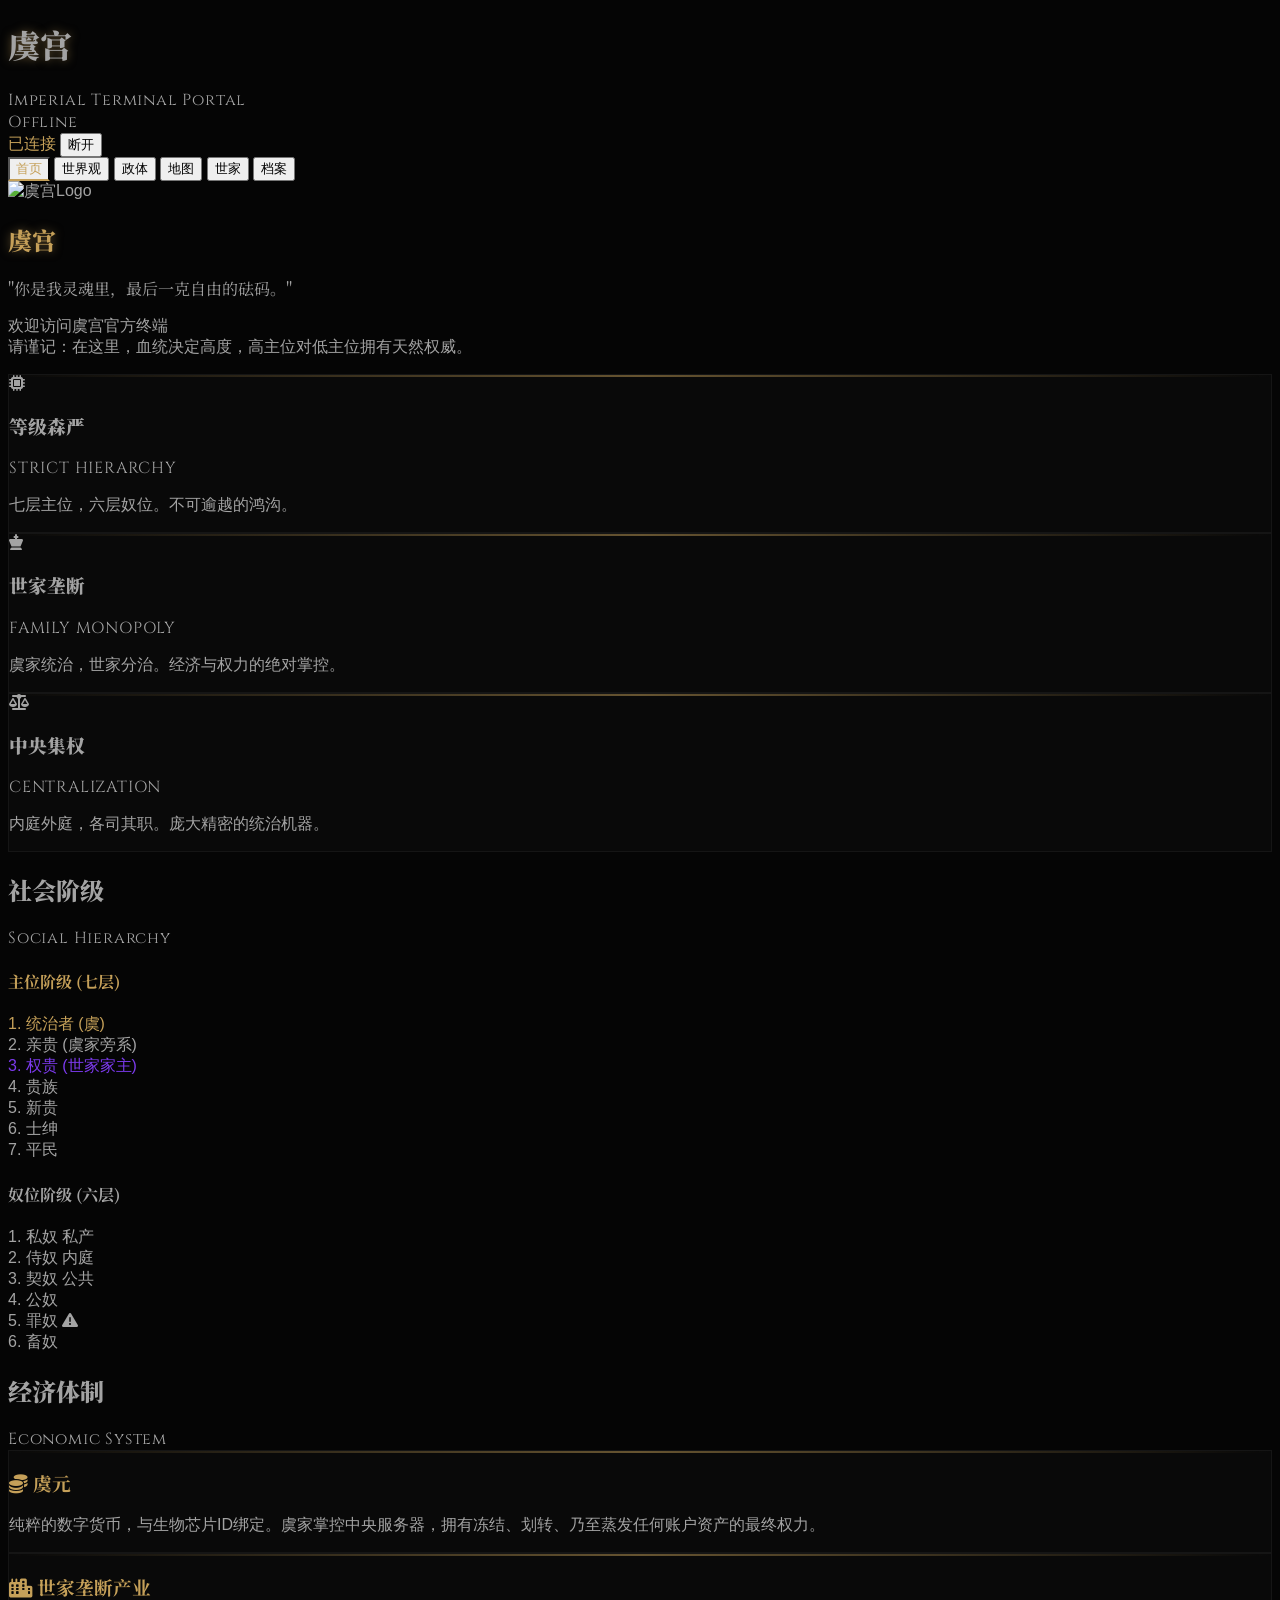
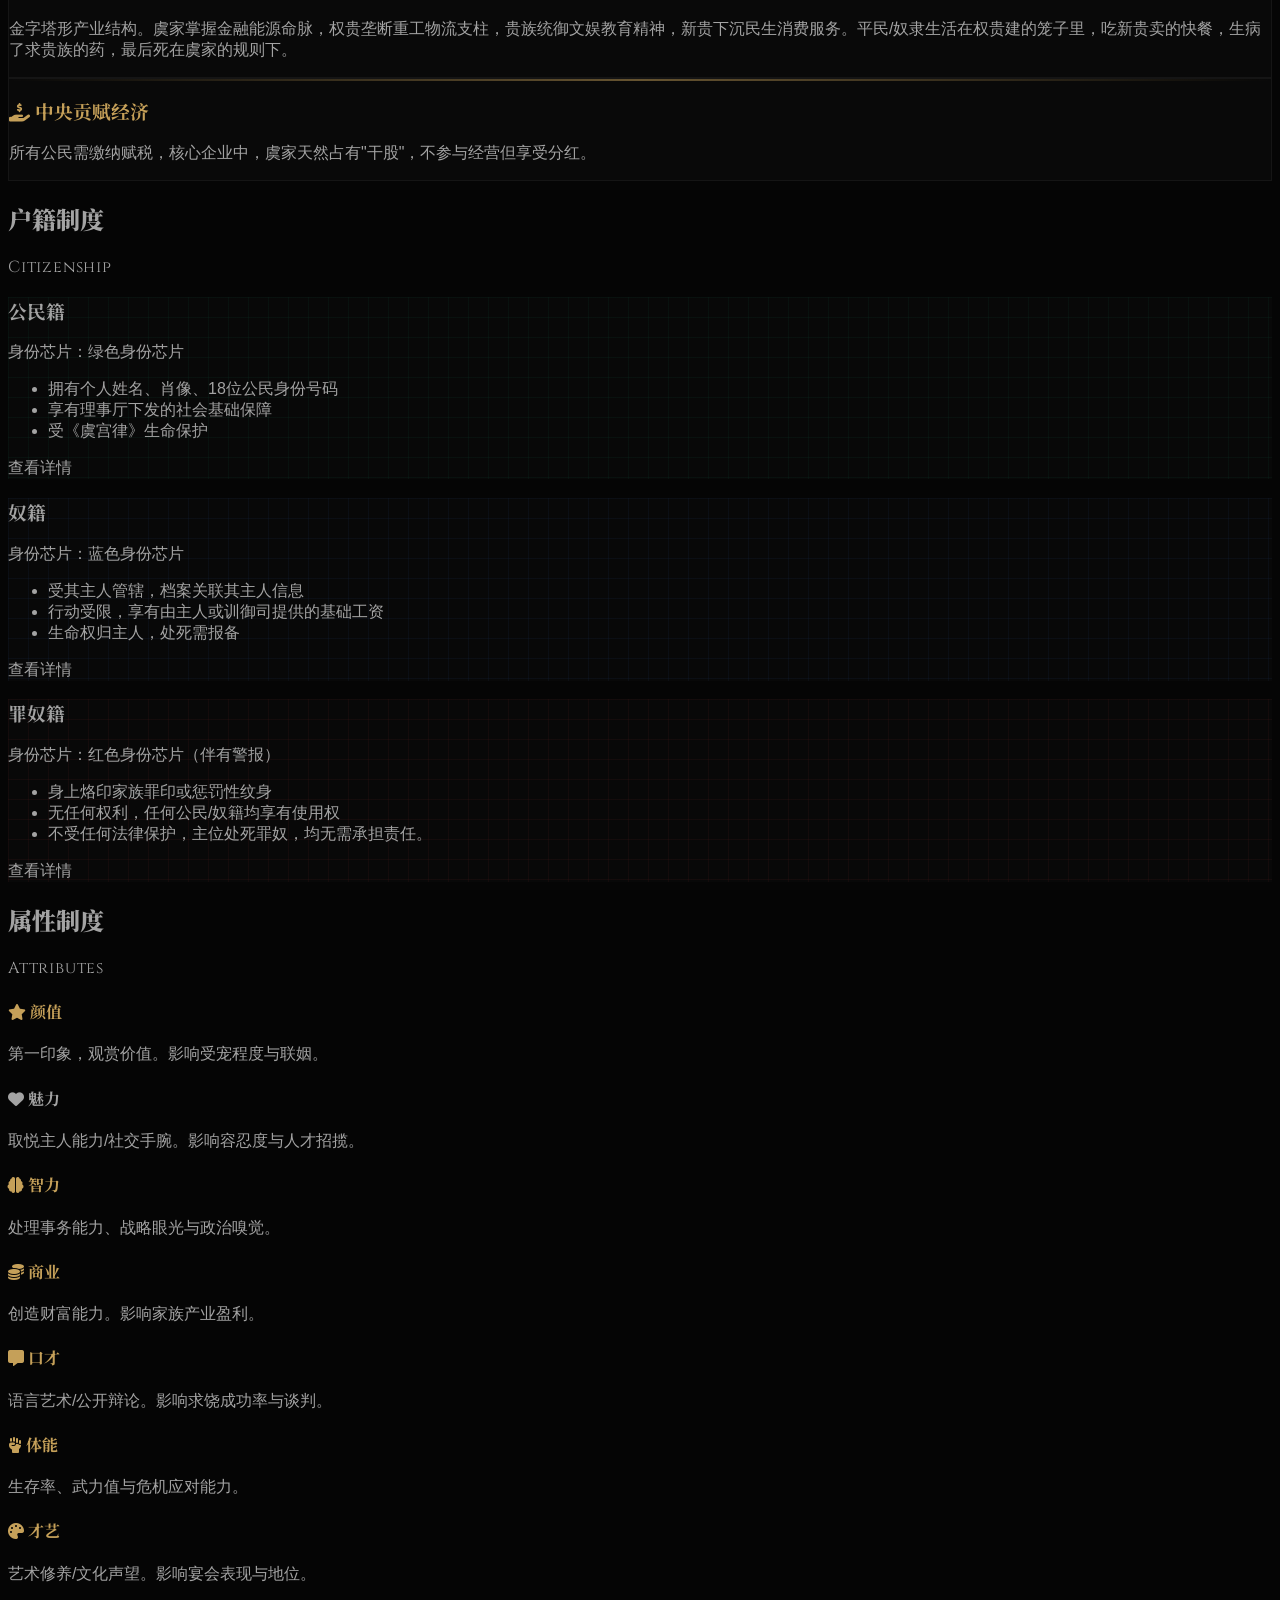
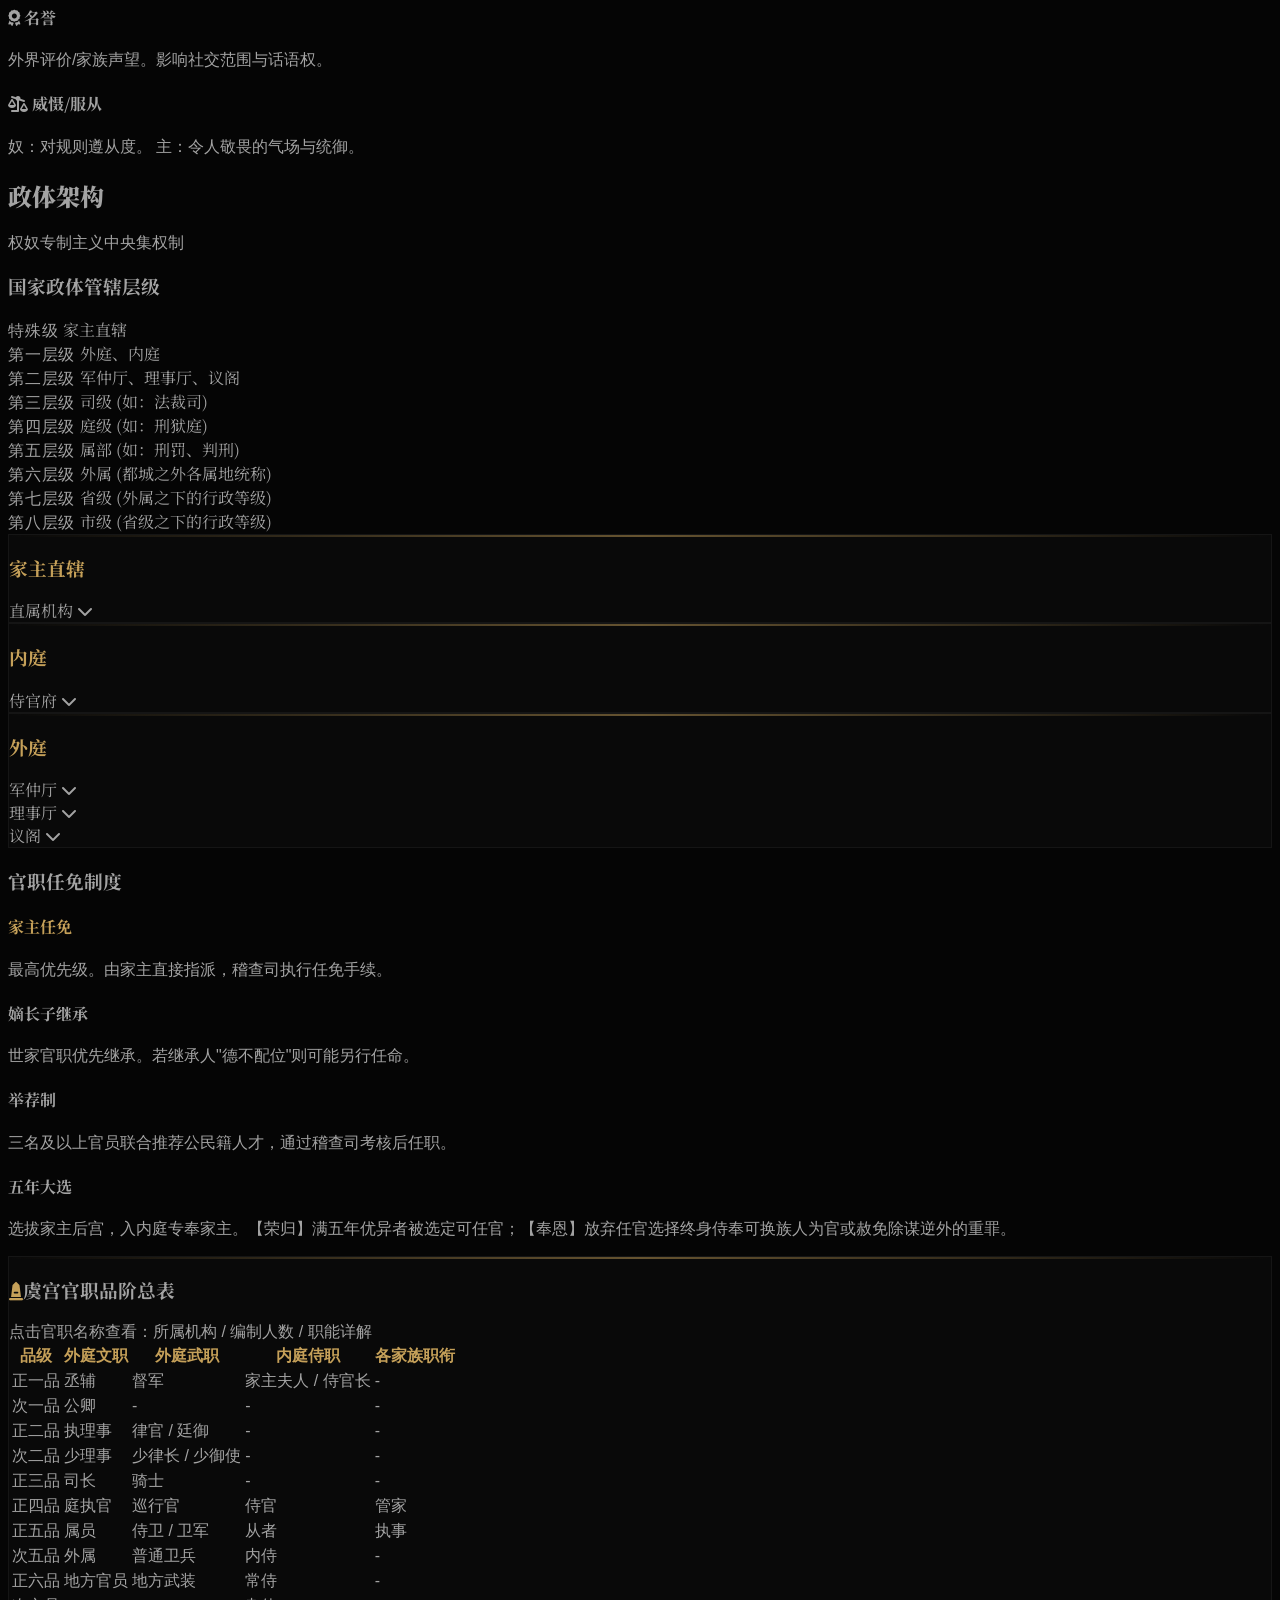
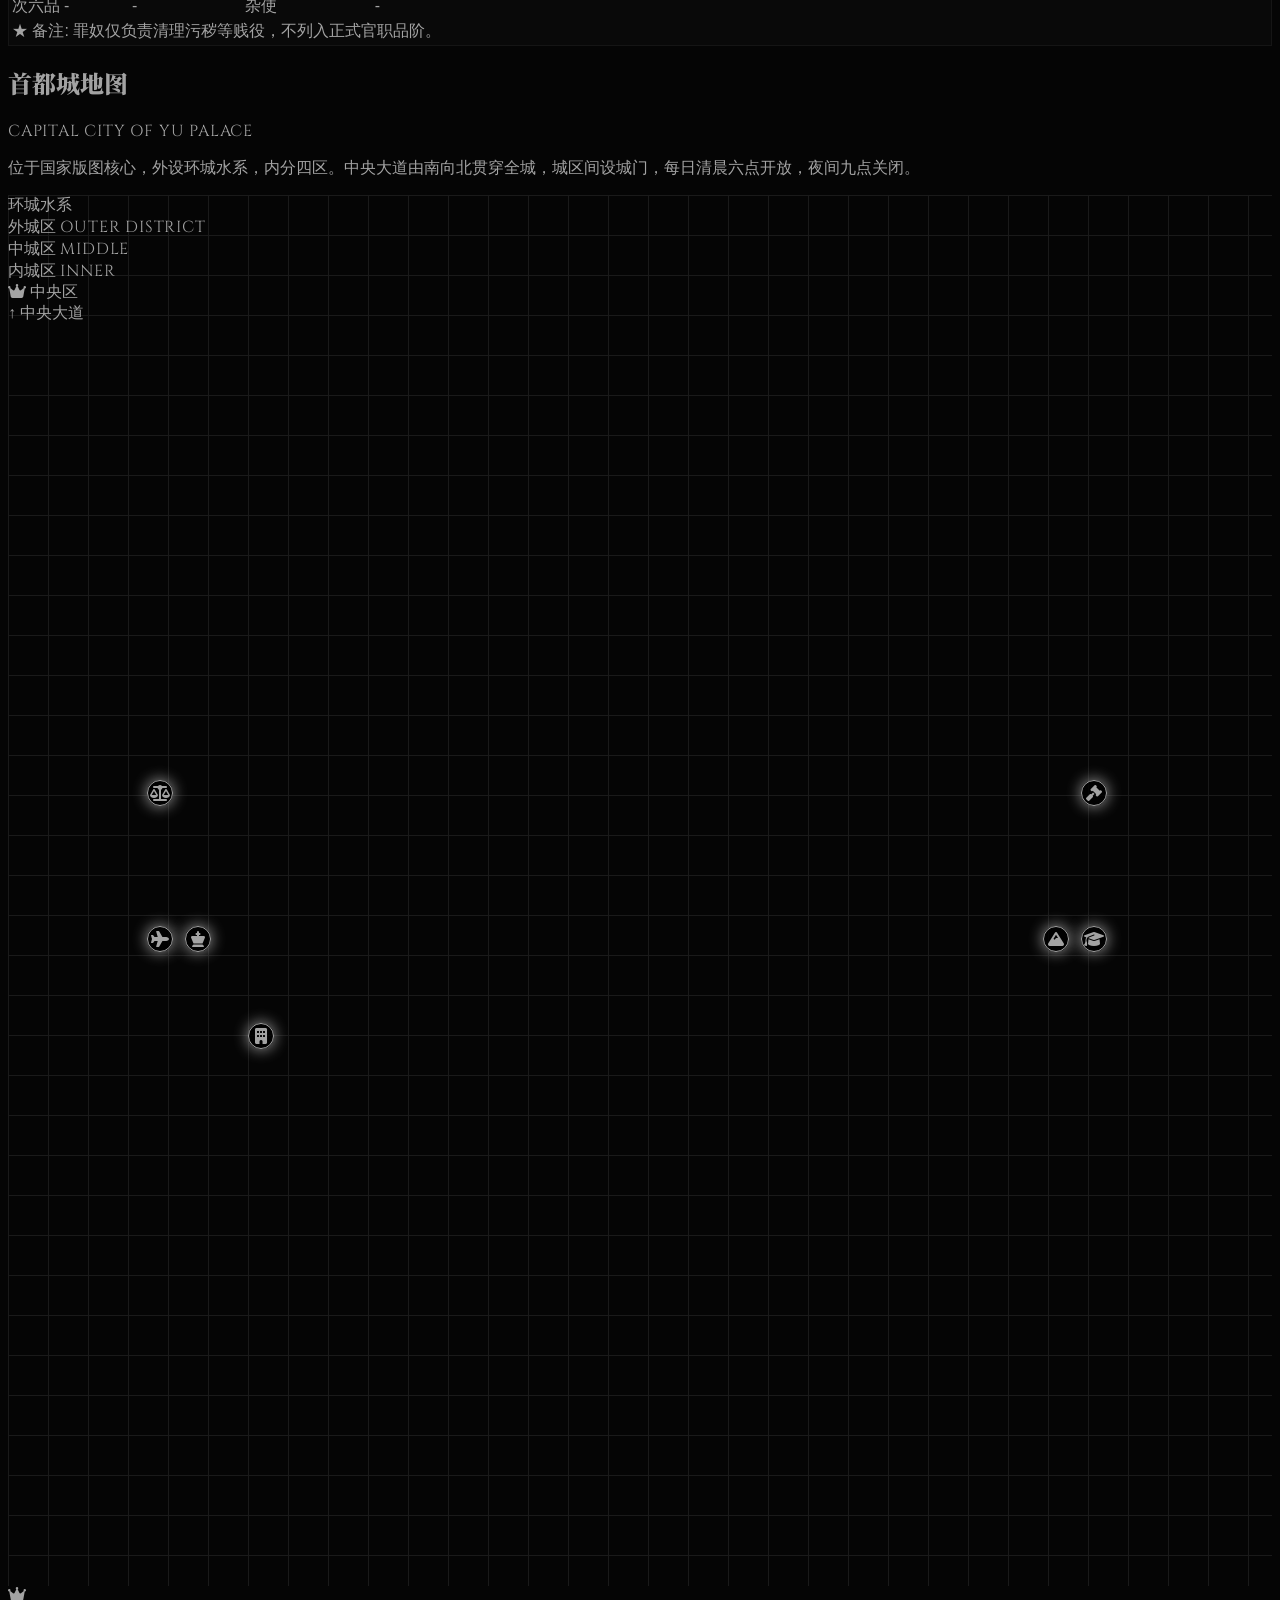
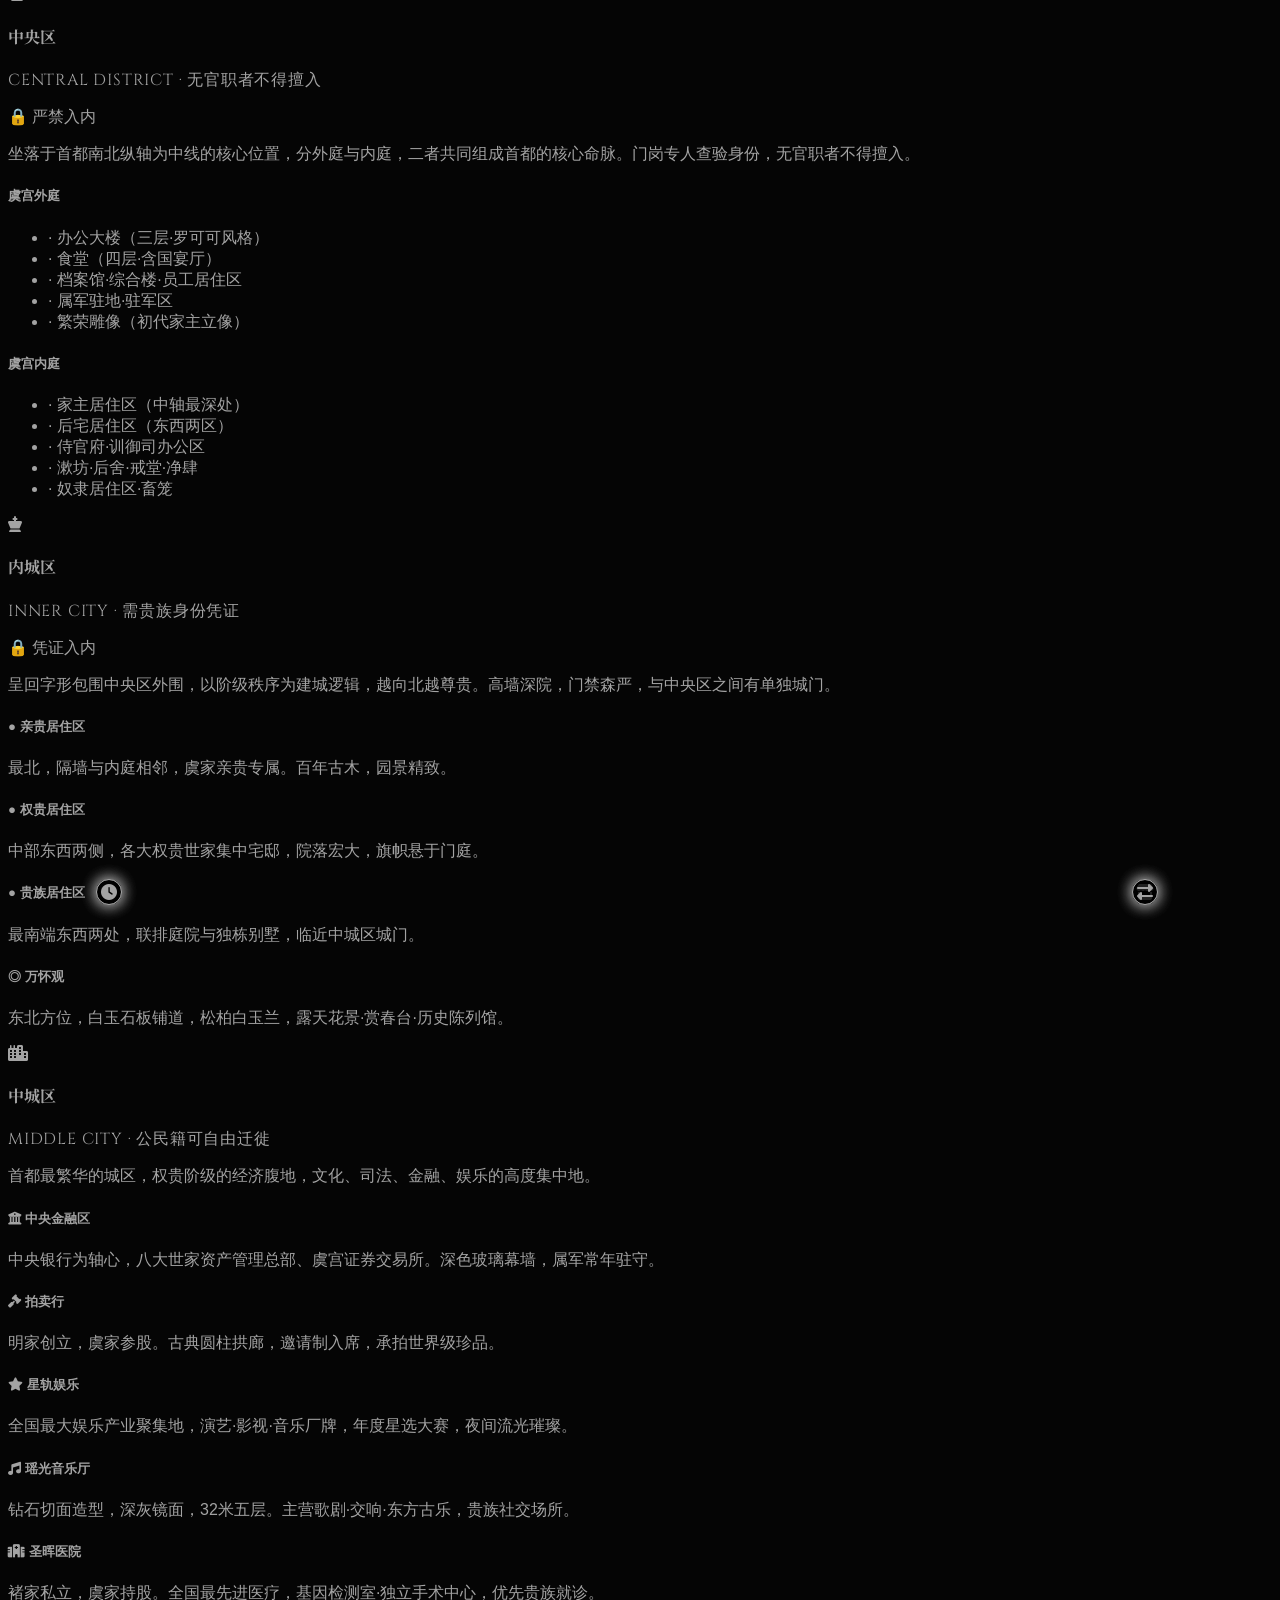
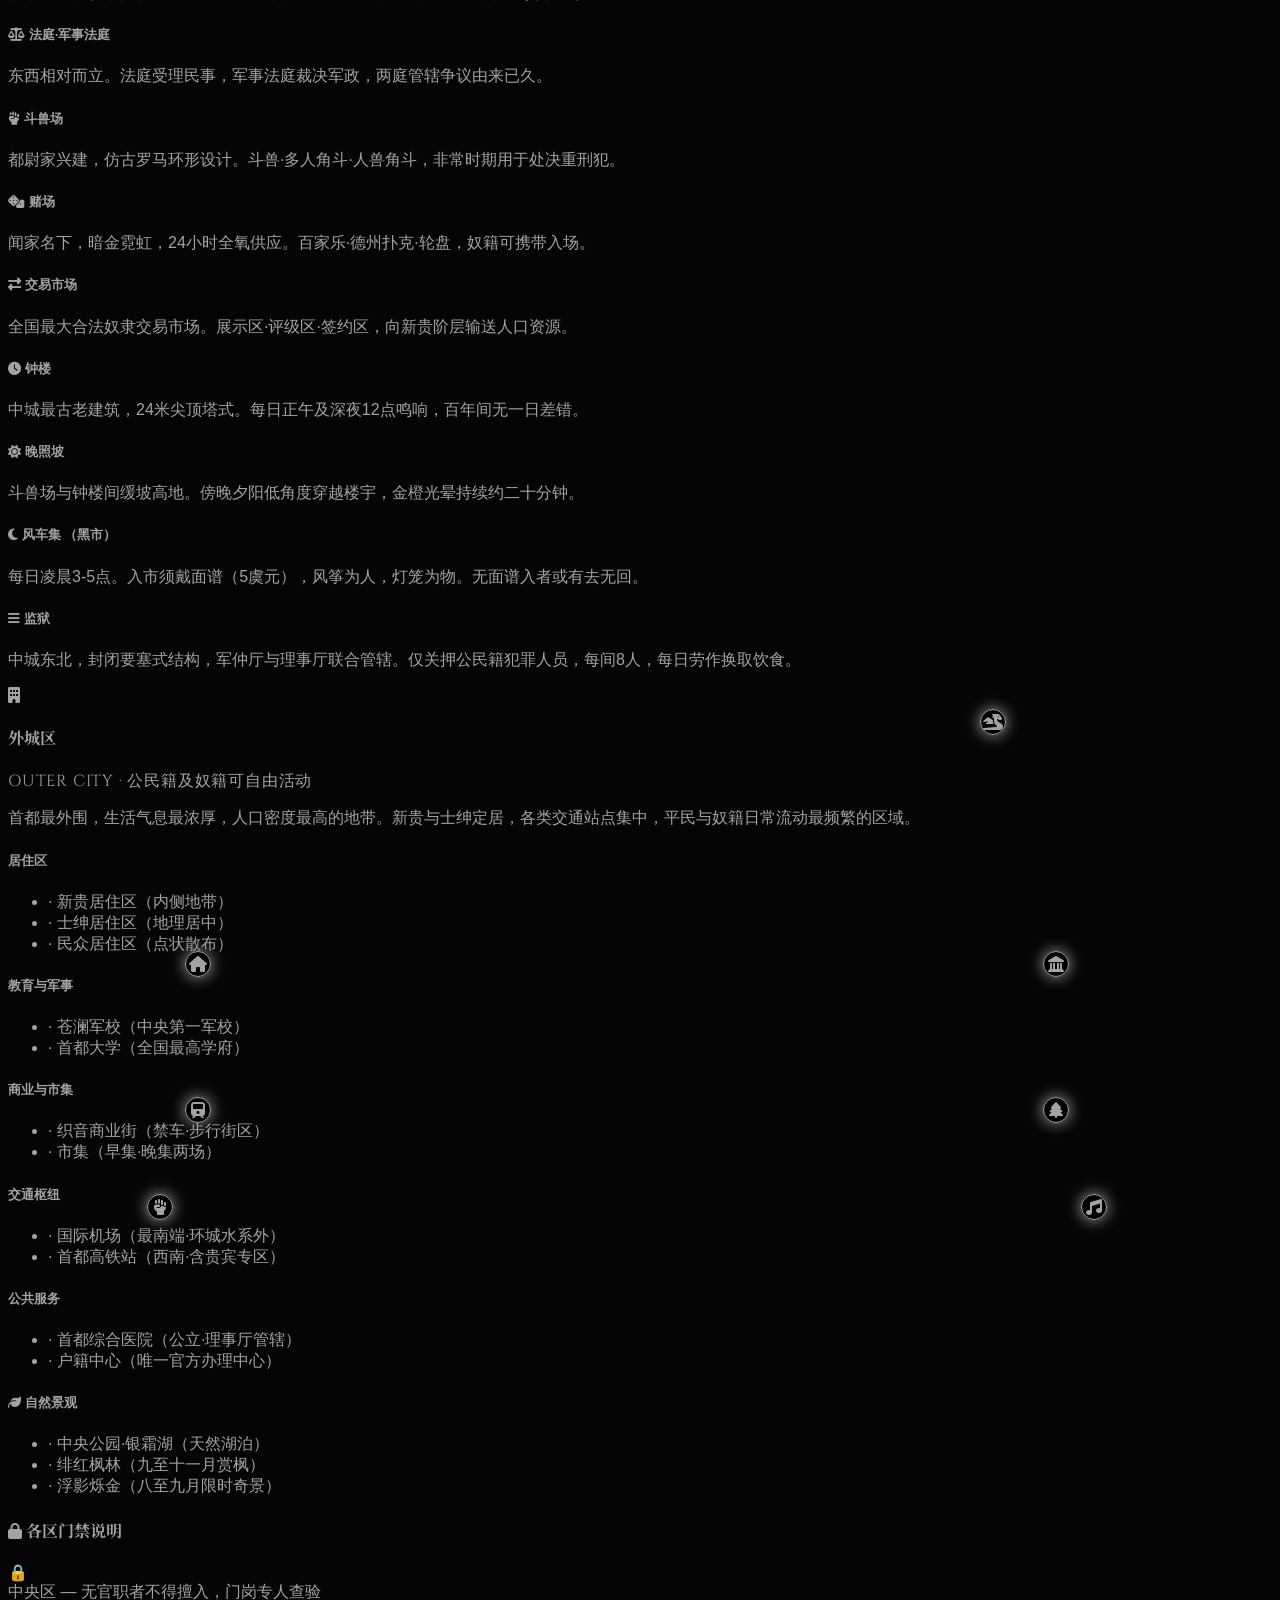
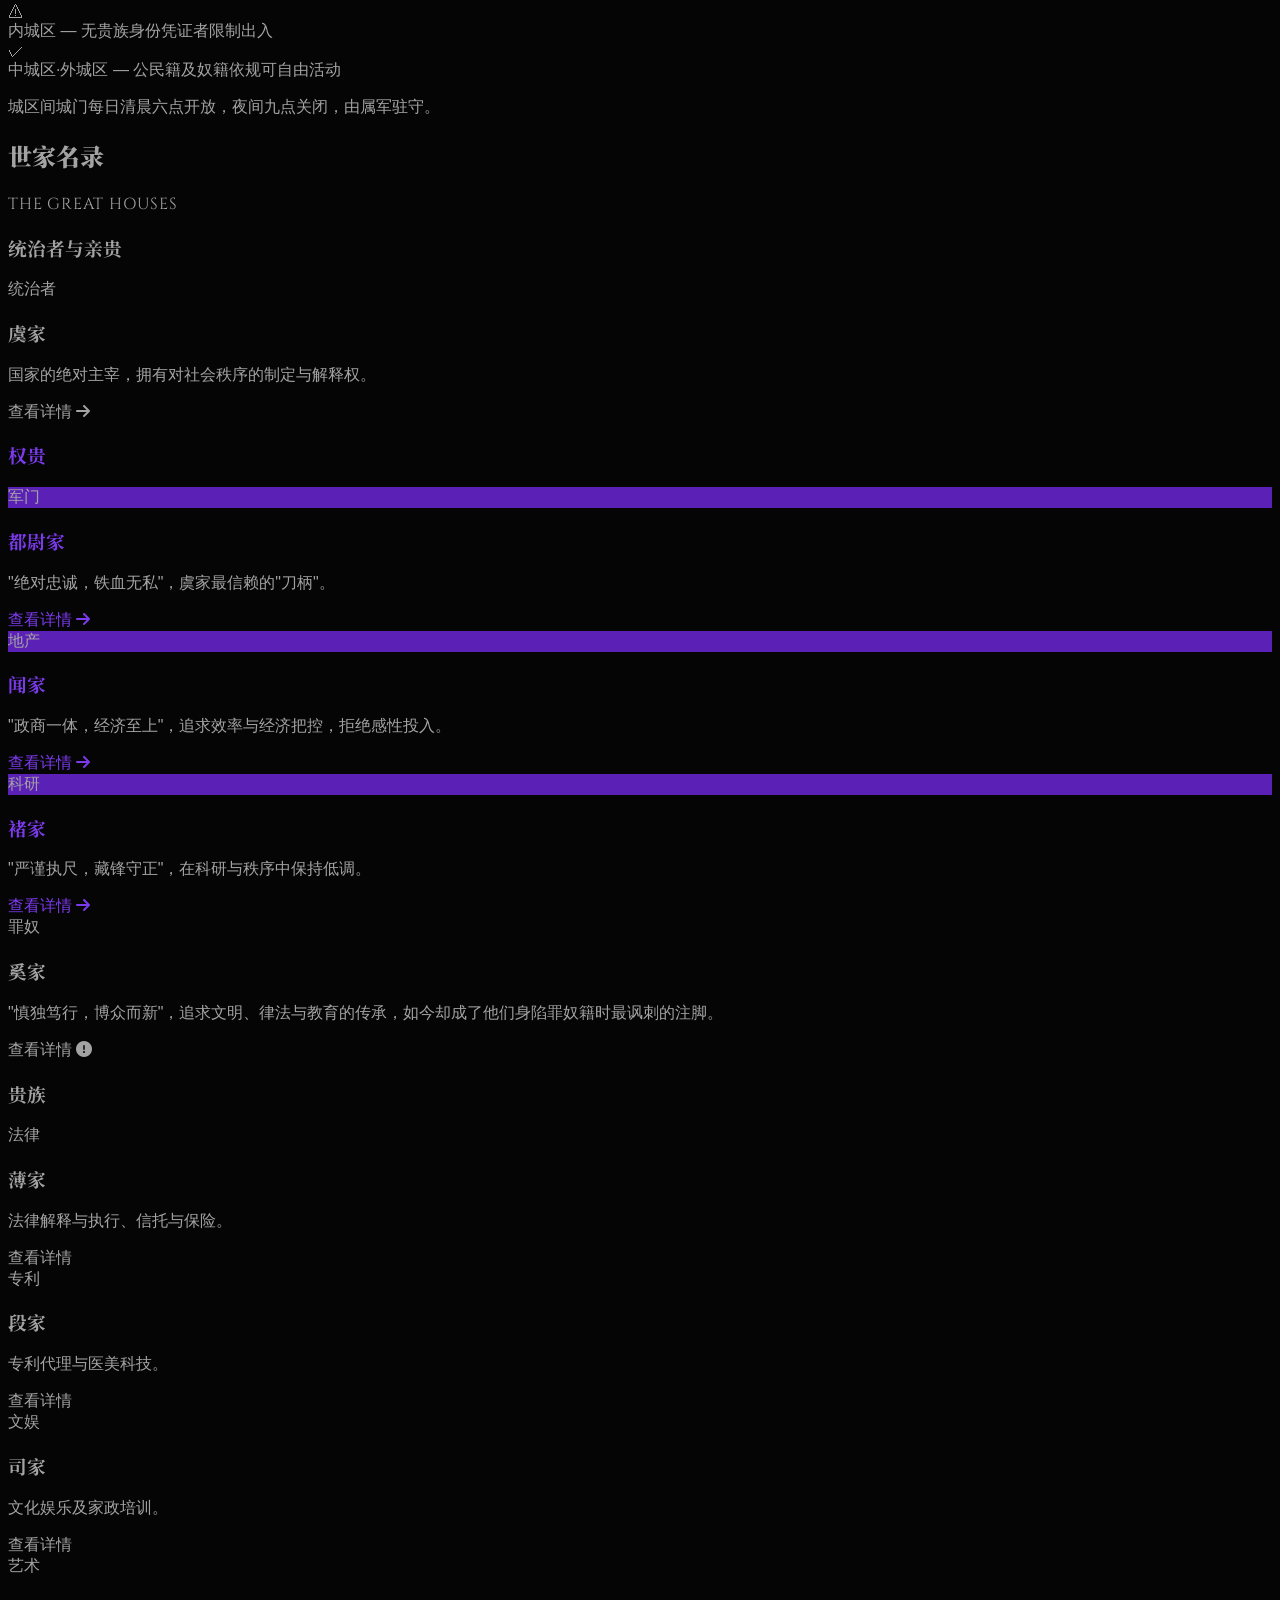
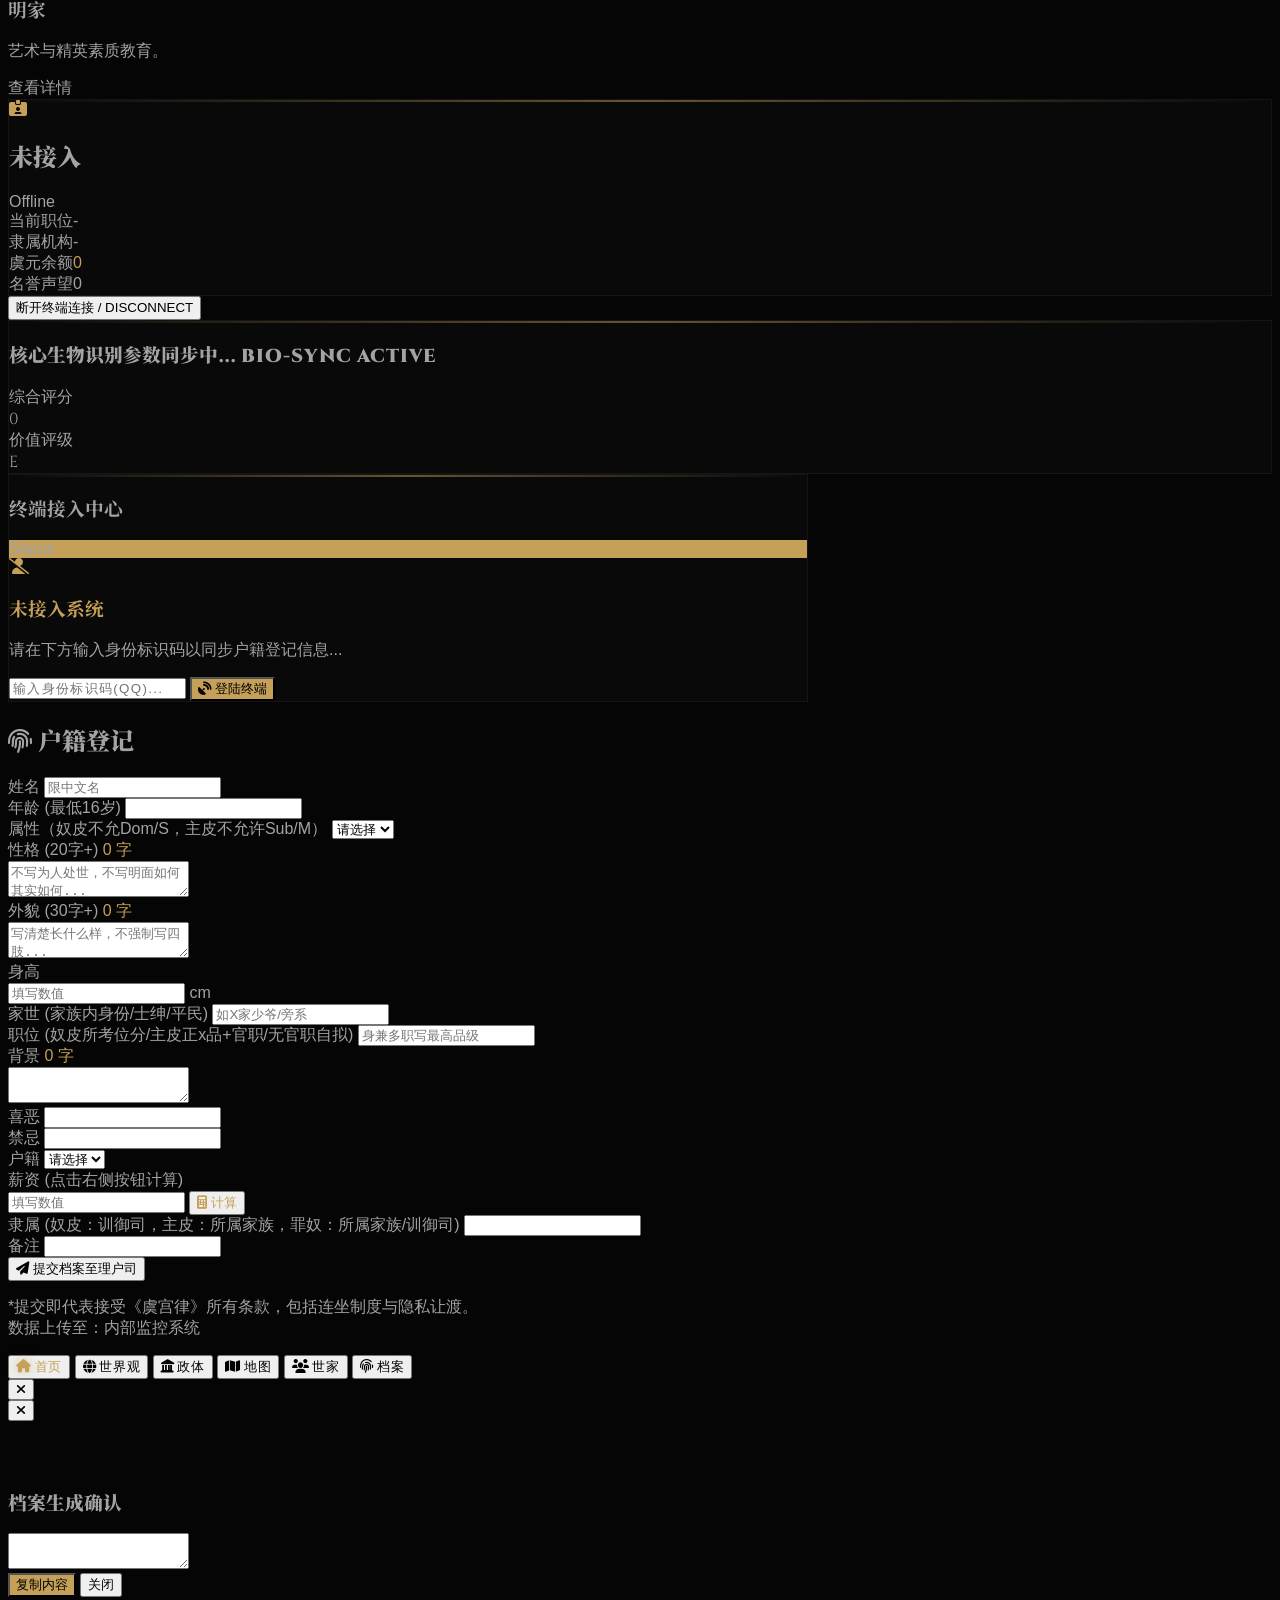
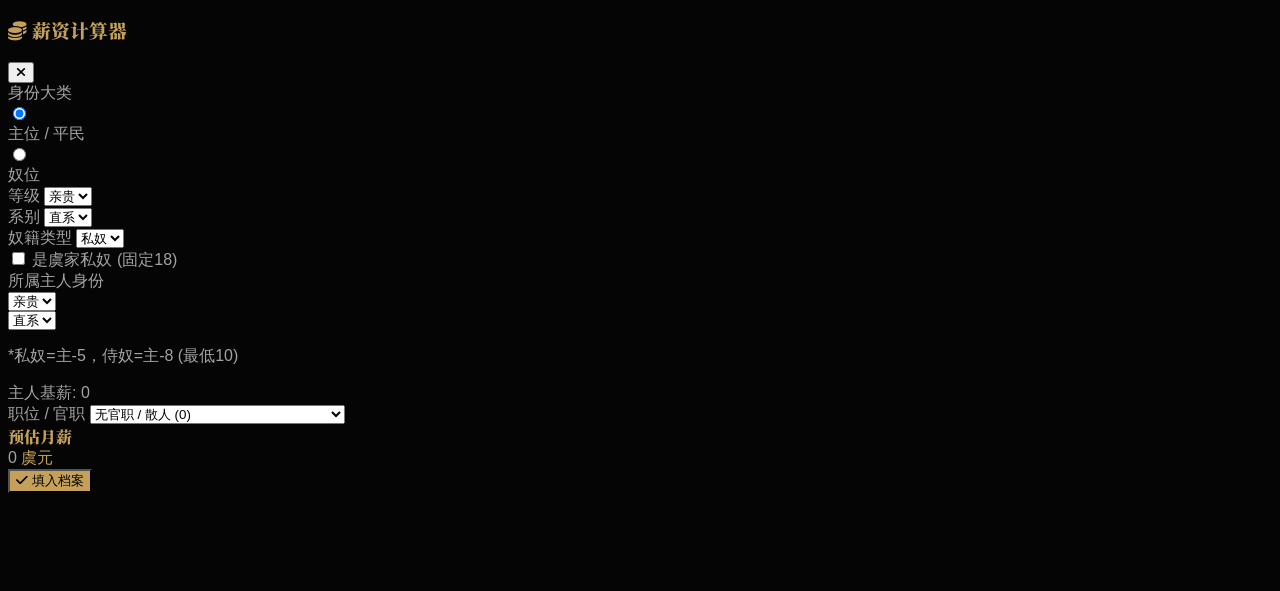
==== commit ba457597: "地图tap更新" ====
--- a/index.html
+++ b/index.html
@@ -73,7 +73,7 @@
 
                 <p
                     class="text-lg md:text-xl text-gray-400 font-light italic serif tracking-widest reveal-item delay-200">
-                    “你是我灵魂里，最后一克自由的砝码。”
+                    "你是我灵魂里，最后一克自由的砝码。"
                 </p>
                 <p
                     class="max-w-2xl mx-auto text-xs md:text-sm text-gray-600 leading-relaxed pt-8 reveal-item delay-300 font-light">
@@ -191,7 +191,7 @@
                     <div class="p-5 card-decoration">
                         <h3 class="text-yu-gold font-bold mb-1 flex items-center gap-2 font-serif text-sm"><i
                                 class="fas fa-hand-holding-usd"></i> 中央贡赋经济</h3>
-                        <p class="text-xs text-gray-400 leading-relaxed mt-2">所有公民需缴纳赋税，核心企业中，虞家天然占有“干股”，不参与经营但享受分红。</p>
+                        <p class="text-xs text-gray-400 leading-relaxed mt-2">所有公民需缴纳赋税，核心企业中，虞家天然占有"干股"，不参与经营但享受分红。</p>
                     </div>
                 </div>
             </section>
@@ -562,7 +562,7 @@
                     </div>
                     <div class="bg-white/5 p-3 border-t-2 border-gray-500">
                         <h4 class="text-gray-300 font-bold text-xs mb-1">嫡长子继承</h4>
-                        <p class="text-[10px] text-gray-400 leading-relaxed">世家官职优先继承。若继承人“德不配位”则可能另行任命。</p>
+                        <p class="text-[10px] text-gray-400 leading-relaxed">世家官职优先继承。若继承人"德不配位"则可能另行任命。</p>
                     </div>
                     <div class="bg-white/5 p-3 border-t-2 border-gray-500">
                         <h4 class="text-gray-300 font-bold text-xs mb-1">举荐制</h4>
@@ -745,122 +745,297 @@
             <!-- Tab: map -->
         </div>
         <div id="tab-map" class="hidden fade-in mt-4 md:mt-8 pb-12">
-            <h2 class="text-3xl text-white font-cuyasong mb-2">繁城地图</h2>
-            <p class="text-gray-500 font-roman mb-8 tracking-widest text-sm">CITY MAP OF FANLONG</p>
-
-            <div
-                class="relative w-full max-w-lg mx-auto aspect-square grid-bg border border-gray-800 p-4 md:p-8 flex items-center justify-center mb-8 shadow-2xl">
-                <div
-                    class="absolute bottom-10 left-0 w-full h-8 bg-blue-900/30 blur-sm flex items-center justify-center text-blue-500 text-xs font-bold z-0 transform -rotate-1 font-serif-sc serif">
-                    蟠龙江</div>
-
-                <div class="w-full h-full border-2 border-white/30 bg-[#111] relative flex flex-col justify-between p-2 map-area"
+            <h2 class="text-3xl text-white font-cuyasong mb-2">首都城地图</h2>
+            <p class="text-gray-500 font-roman mb-2 tracking-widest text-sm">CAPITAL CITY OF YU PALACE</p>
+            <p class="text-xs text-gray-600 mb-8 leading-relaxed max-w-2xl">位于国家版图核心，外设环城水系，内分四区。中央大道由南向北贯穿全城，城区间设城门，每日清晨六点开放，夜间九点关闭。</p>
+
+            <!-- 地图可视化 -->
+            <div class="relative w-full max-w-xl mx-auto grid-bg border border-gray-800 p-4 md:p-6 mb-8 shadow-2xl" style="aspect-ratio: 1/1.1;">
+
+                <!-- 环城水系装饰 -->
+                <div class="absolute inset-0 border-4 border-blue-900/20 pointer-events-none z-0" style="margin: 4px;"></div>
+                <div class="absolute top-1 left-1 right-1 h-3 bg-blue-900/20 blur-sm"></div>
+                <div class="absolute bottom-1 left-1 right-1 h-3 bg-blue-900/20 blur-sm"></div>
+                <div class="absolute left-1 top-1 bottom-1 w-3 bg-blue-900/20 blur-sm"></div>
+                <div class="absolute right-1 top-1 bottom-1 w-3 bg-blue-900/20 blur-sm"></div>
+                <div class="absolute top-0 left-1/2 -translate-x-1/2 text-blue-500/50 text-[9px] tracking-widest font-bold">环城水系</div>
+
+                <!-- 外城区 -->
+                <div class="w-full h-full border-2 border-white/20 bg-[#111] relative flex flex-col justify-between p-3 map-area cursor-pointer hover:border-white/40 transition-all"
                     onclick="showMapDetail('outer')">
-                    <span class="text-white text-[10px] font-bold uppercase p-1">外城区</span>
-                    <div class="landmark-icon text-white" style="top: 20%; left: 20%" data-label="中央枢纽"><i
-                            class="fas fa-plane"></i></div>
-                    <div class="landmark-icon text-white" style="top: 80%; right: 20%" data-label="繁城之心"><i
-                            class="fas fa-city"></i></div>
-
-                    <div class="w-3/4 h-3/4 border-2 border-white/30 bg-[#0d0d0d] mx-auto my-auto relative flex flex-col justify-between p-2 shadow-[0_0_20px_rgba(255,255,255,0.1)] map-area"
+                    <div class="flex justify-between items-start">
+                        <span class="text-gray-400 text-[10px] font-bold tracking-widest">外城区</span>
+                        <span class="text-[9px] text-gray-600 font-roman">OUTER DISTRICT</span>
+                    </div>
+                    <!-- 外城地标 -->
+                    <div class="landmark-icon text-gray-400" style="top:18%;left:12%" data-label="国际机场"><i class="fas fa-plane text-[9px]"></i></div>
+                    <div class="landmark-icon text-gray-400" style="top:18%;right:12%" data-label="首都大学"><i class="fas fa-graduation-cap text-[9px]"></i></div>
+                    <div class="landmark-icon text-gray-400" style="bottom:12%;left:15%" data-label="首都高铁站"><i class="fas fa-train text-[9px]"></i></div>
+                    <div class="landmark-icon text-gray-400" style="bottom:12%;right:15%" data-label="中央公园"><i class="fas fa-tree text-[9px]"></i></div>
+                    <div class="landmark-icon text-gray-400" style="top:50%;left:8%" data-label="苍澜军校"><i class="fas fa-shield-alt text-[9px]"></i></div>
+                    <div class="landmark-icon text-gray-400" style="top:50%;right:8%" data-label="织音商业街"><i class="fas fa-store text-[9px]"></i></div>
+
+                    <!-- 中城区 -->
+                    <div class="w-3/4 h-3/4 border-2 border-gray-600/60 bg-[#0d0d0d] mx-auto my-auto relative flex flex-col justify-between p-2 shadow-[0_0_20px_rgba(255,255,255,0.05)] map-area cursor-pointer hover:border-gray-400/60 transition-all"
                         onclick="event.stopPropagation(); showMapDetail('middle')">
-                        <span class="text-white text-[10px] font-bold uppercase p-1">中城区</span>
-                        <div class="landmark-icon text-white" style="top: 15%; right: 15%" data-label="精英大学"><i
-                                class="fas fa-graduation-cap"></i></div>
-                        <div class="landmark-icon text-white" style="bottom: 15%; left: 15%" data-label="外庭司部"><i
-                                class="fas fa-briefcase"></i></div>
-
-                        <div class="w-2/3 h-2/3 border-2 border-purple-900 bg-[#080808] mx-auto my-auto relative flex flex-col justify-between p-2 shadow-[0_0_20px_rgba(255,255,255,0.2)] map-area"
-                            onclick="event.stopPropagation(); showMapDetail('upper')">
-                            <span class="text-white text-[10px] font-bold uppercase p-1">上城区</span>
-                            <div class="landmark-icon text-white" style="top: 10%; left: 50%" data-label="未名会所"><i
-                                    class="fas fa-wine-glass"></i></div>
-                            <div class="landmark-icon text-white" style="bottom: 10%; right: 50%" data-label="议阁"><i
-                                    class="fas fa-landmark"></i></div>
-
-                            <div class="w-1/2 h-1/2 border-2 border-yellow-600 bg-black mx-auto my-auto flex items-center justify-center shadow-[0_0_30px_rgba(202,138,4,0.3)] relative map-area"
-                                onclick="event.stopPropagation(); showMapDetail('imperial')">
-                                <i class="fas fa-crown text-yellow-600 text-2xl animate-pulse"></i>
-                                <span class="absolute -bottom-6 text-yellow-600 text-[10px] font-bold">皇城区</span>
-                                <div class="landmark-icon text-yellow-500" style="top: 30%; left: 50%"
-                                    data-label="虞宫·内庭"><i class="fas fa-dragon"></i></div>
-                            </div>
-                        </div>
-                    </div>
-                </div>
-                <div class="absolute -bottom-4 right-4 bg-red-900/20 border border-red-900 border-dashed px-2 py-1 text-red-500 text-[10px] font-bold text-center map-area"
-                    onclick="showMapDetail('lower')">
-                    下城<br>诫律区
-                    <div class="landmark-icon text-red-500" style="top: -10px; left: 10px" data-label="训御司"><i
-                            class="fas fa-gavel"></i></div>
-                </div>
-            </div>
+                        <div class="flex justify-between items-start">
+                            <span class="text-gray-300 text-[10px] font-bold tracking-widest">中城区</span>
+                            <span class="text-[9px] text-gray-600 font-roman">MIDDLE</span>
+                        </div>
+                        <!-- 中城地标 -->
+                        <div class="landmark-icon text-gray-300" style="top:15%;left:12%" data-label="法庭"><i class="fas fa-balance-scale text-[9px]"></i></div>
+                        <div class="landmark-icon text-gray-300" style="top:15%;right:12%" data-label="军事法庭"><i class="fas fa-gavel text-[9px]"></i></div>
+                        <div class="landmark-icon text-gray-300" style="bottom:10%;left:12%" data-label="斗兽场"><i class="fas fa-fist-raised text-[9px]"></i></div>
+                        <div class="landmark-icon text-gray-300" style="bottom:10%;right:12%" data-label="瑶光音乐厅"><i class="fas fa-music text-[9px]"></i></div>
+                        <div class="landmark-icon text-amber-600" style="top:50%;left:8%" data-label="钟楼"><i class="fas fa-clock text-[9px]"></i></div>
+                        <div class="landmark-icon text-gray-300" style="top:50%;right:8%" data-label="交易市场"><i class="fas fa-exchange-alt text-[9px]"></i></div>
+
+                        <!-- 内城区 -->
+                        <div class="w-2/3 h-2/3 border-2 border-purple-800/70 bg-[#080808] mx-auto my-auto relative flex flex-col justify-between p-2 shadow-[0_0_20px_rgba(124,58,237,0.15)] map-area cursor-pointer hover:border-purple-600/70 transition-all"
+                            onclick="event.stopPropagation(); showMapDetail('inner')">
+                            <div class="flex justify-between items-start">
+                                <span class="text-purple-400 text-[10px] font-bold tracking-widest">内城区</span>
+                                <span class="text-[9px] text-gray-600 font-roman">INNER</span>
+                            </div>
+                            <!-- 内城地标 -->
+                            <div class="landmark-icon text-purple-400" style="top:18%;left:15%" data-label="亲贵居住区"><i class="fas fa-chess-king text-[9px]"></i></div>
+                            <div class="landmark-icon text-purple-400" style="top:18%;right:15%" data-label="万怀观"><i class="fas fa-mountain text-[9px]"></i></div>
+                            <div class="landmark-icon text-purple-400" style="bottom:15%;left:15%" data-label="贵族居住区"><i class="fas fa-home text-[9px]"></i></div>
+                            <div class="landmark-icon text-purple-400" style="bottom:15%;right:15%" data-label="权贵居住区"><i class="fas fa-landmark text-[9px]"></i></div>
+
+                            <!-- 中央区 -->
+                            <div class="w-1/2 h-1/2 border-2 border-yellow-600/80 bg-black mx-auto my-auto flex flex-col items-center justify-center shadow-[0_0_30px_rgba(202,138,4,0.25)] relative map-area cursor-pointer hover:border-yellow-500 transition-all"
+                                onclick="event.stopPropagation(); showMapDetail('central')">
+                                <i class="fas fa-crown text-yellow-600 text-base animate-pulse mb-1"></i>
+                                <span class="text-yellow-600 text-[9px] font-bold tracking-wider">中央区</span>
+                                <div class="landmark-icon text-yellow-500" style="top:20%;left:20%" data-label="虞宫外庭"><i class="fas fa-building text-[8px]"></i></div>
+                                <div class="landmark-icon text-yellow-400" style="bottom:20%;right:20%" data-label="虞宫内庭"><i class="fas fa-dragon text-[8px]"></i></div>
+                            </div>
+                        </div>
+                    </div>
+                </div>
+
+                <!-- 中央大道标注 -->
+                <div class="absolute bottom-0 left-1/2 -translate-x-1/2 translate-y-full mt-1 text-gray-600 text-[9px] tracking-widest text-center pt-1">
+                    ↑ 中央大道
+                </div>
+            </div>
+
+            <!-- 区域详情卡 -->
             <div class="max-w-4xl mx-auto space-y-4">
-                <div id="detail-imperial"
-                    class="bg-black border border-yellow-600/30 p-4 rounded-sm flex gap-3 items-start transition-all">
-                    <div class="text-yellow-600 text-xl pt-1"><i class="fas fa-crown"></i></div>
-                    <div>
-                        <h4 class="text-yellow-500 font-bold mb-1 serif text-sm">皇城区</h4>
-                        <p class="text-xs text-gray-400 mb-2">绝对中心，高耸宫墙与外界隔绝。天命大道贯穿。</p>
-                        <ul class="text-xs text-gray-500 list-disc list-inside space-y-1">
-                            <li><strong>虞宫·内庭</strong>：权力策源地。融合古典园林与未来科技，家主居所。</li>
-                            <li><strong>外庭中枢</strong>：丞辅府、理事厅等最高行政机构群。</li>
-                            <li><strong>禁军驻地</strong>：负责保卫皇城区的精锐武装。</li>
-                        </ul>
-                    </div>
-                </div>
-
-                <div id="detail-upper"
-                    class="bg-black border border-gray-400 p-4 rounded-sm flex gap-3 items-start transition-all">
-                    <div class="text-gray-300 text-xl pt-1"><i class="fas fa-landmark"></i></div>
-                    <div>
-                        <h4 class="text-gray-300 font-bold mb-1 serif text-sm">上城区</h4>
-                        <p class="text-xs text-gray-400 mb-2">紧邻皇城，顶级权贵居住地。</p>
-                        <ul class="text-xs text-gray-500 list-disc list-inside space-y-1">
-                            <li><strong>世家府邸</strong>：庄园式豪宅，私人园林与停机坪。</li>
-                            <li><strong>议阁</strong>：公卿议事场所，政治斗争舞台。</li>
-                            <li><strong>未名会所</strong>：顶级私人会所，权色交易与密谋之地。</li>
-                        </ul>
-                    </div>
-                </div>
-
+
+                <!-- 中央区 -->
+                <div id="detail-central"
+                    class="bg-black border border-yellow-600/30 p-5 rounded-sm transition-all">
+                    <div class="flex items-center gap-3 mb-3">
+                        <i class="fas fa-crown text-yellow-600 text-lg"></i>
+                        <div>
+                            <h4 class="text-yellow-500 font-bold serif text-sm">中央区</h4>
+                            <p class="text-[10px] text-gray-600 font-roman tracking-widest">CENTRAL DISTRICT · 无官职者不得擅入</p>
+                        </div>
+                        <span class="ml-auto text-[9px] border border-red-900/50 text-red-700 px-2 py-0.5">🔒 严禁入内</span>
+                    </div>
+                    <p class="text-xs text-gray-400 mb-3 leading-relaxed">坐落于首都南北纵轴为中线的核心位置，分外庭与内庭，二者共同组成首都的核心命脉。门岗专人查验身份，无官职者不得擅入。</p>
+                    <div class="grid grid-cols-2 gap-3">
+                        <div class="bg-white/[0.03] border border-yellow-600/10 p-3">
+                            <h5 class="text-yellow-600/80 text-[10px] font-bold mb-2 uppercase tracking-wider">虞宫外庭</h5>
+                            <ul class="text-[11px] text-gray-500 space-y-1">
+                                <li><span class="text-gray-400">·</span> 办公大楼（三层·罗可可风格）</li>
+                                <li><span class="text-gray-400">·</span> 食堂（四层·含国宴厅）</li>
+                                <li><span class="text-gray-400">·</span> 档案馆·综合楼·员工居住区</li>
+                                <li><span class="text-gray-400">·</span> 属军驻地·驻军区</li>
+                                <li><span class="text-gray-400">·</span> 繁荣雕像（初代家主立像）</li>
+                            </ul>
+                        </div>
+                        <div class="bg-white/[0.03] border border-yellow-600/10 p-3">
+                            <h5 class="text-yellow-600/80 text-[10px] font-bold mb-2 uppercase tracking-wider">虞宫内庭</h5>
+                            <ul class="text-[11px] text-gray-500 space-y-1">
+                                <li><span class="text-gray-400">·</span> 家主居住区（中轴最深处）</li>
+                                <li><span class="text-gray-400">·</span> 后宅居住区（东西两区）</li>
+                                <li><span class="text-gray-400">·</span> 侍官府·训御司办公区</li>
+                                <li><span class="text-gray-400">·</span> 漱坊·后舍·戒堂·净肆</li>
+                                <li><span class="text-gray-400">·</span> 奴隶居住区·畜笼</li>
+                            </ul>
+                        </div>
+                    </div>
+                </div>
+
+                <!-- 内城区 -->
+                <div id="detail-inner"
+                    class="bg-black border border-purple-800/40 p-5 rounded-sm transition-all">
+                    <div class="flex items-center gap-3 mb-3">
+                        <i class="fas fa-chess-king text-purple-400 text-lg"></i>
+                        <div>
+                            <h4 class="text-purple-400 font-bold serif text-sm">内城区</h4>
+                            <p class="text-[10px] text-gray-600 font-roman tracking-widest">INNER CITY · 需贵族身份凭证</p>
+                        </div>
+                        <span class="ml-auto text-[9px] border border-purple-900/50 text-purple-700 px-2 py-0.5">🔒 凭证入内</span>
+                    </div>
+                    <p class="text-xs text-gray-400 mb-3 leading-relaxed">呈回字形包围中央区外围，以阶级秩序为建城逻辑，越向北越尊贵。高墙深院，门禁森严，与中央区之间有单独城门。</p>
+                    <div class="grid grid-cols-2 md:grid-cols-4 gap-2">
+                        <div class="bg-white/[0.03] border border-purple-800/20 p-3">
+                            <h5 class="text-purple-300 text-[10px] font-bold mb-1">● 亲贵居住区</h5>
+                            <p class="text-[11px] text-gray-600">最北，隔墙与内庭相邻，虞家亲贵专属。百年古木，园景精致。</p>
+                        </div>
+                        <div class="bg-white/[0.03] border border-purple-800/20 p-3">
+                            <h5 class="text-purple-400/80 text-[10px] font-bold mb-1">● 权贵居住区</h5>
+                            <p class="text-[11px] text-gray-600">中部东西两侧，各大权贵世家集中宅邸，院落宏大，旗帜悬于门庭。</p>
+                        </div>
+                        <div class="bg-white/[0.03] border border-purple-800/20 p-3">
+                            <h5 class="text-purple-500/80 text-[10px] font-bold mb-1">● 贵族居住区</h5>
+                            <p class="text-[11px] text-gray-600">最南端东西两处，联排庭院与独栋别墅，临近中城区城门。</p>
+                        </div>
+                        <div class="bg-white/[0.03] border border-purple-800/20 p-3">
+                            <h5 class="text-purple-400/60 text-[10px] font-bold mb-1">◎ 万怀观</h5>
+                            <p class="text-[11px] text-gray-600">东北方位，白玉石板铺道，松柏白玉兰，露天花景·赏春台·历史陈列馆。</p>
+                        </div>
+                    </div>
+                </div>
+
+                <!-- 中城区 -->
                 <div id="detail-middle"
-                    class="bg-black border border-gray-500 p-4 rounded-sm flex gap-3 items-start transition-all">
-                    <div class="text-gray-400 text-xl pt-1"><i class="fas fa-university"></i></div>
-                    <div>
-                        <h4 class="text-gray-400 font-bold mb-1 serif text-sm">中城区</h4>
-                        <p class="text-xs text-gray-400 mb-2">社会中坚力量聚集区。</p>
-                        <ul class="text-xs text-gray-500 list-disc list-inside space-y-1">
-                            <li><strong>外庭司部</strong>：各司、庭、属办公大楼，政策执行层。</li>
-                            <li><strong>中央精英大学</strong>：为贵族子弟和天才平民提供高等教育。</li>
-                        </ul>
-                    </div>
-                </div>
-
+                    class="bg-black border border-gray-600/40 p-5 rounded-sm transition-all">
+                    <div class="flex items-center gap-3 mb-3">
+                        <i class="fas fa-city text-gray-300 text-lg"></i>
+                        <div>
+                            <h4 class="text-gray-300 font-bold serif text-sm">中城区</h4>
+                            <p class="text-[10px] text-gray-600 font-roman tracking-widest">MIDDLE CITY · 公民籍可自由迁徙</p>
+                        </div>
+                    </div>
+                    <p class="text-xs text-gray-400 mb-4 leading-relaxed">首都最繁华的城区，权贵阶级的经济腹地，文化、司法、金融、娱乐的高度集中地。</p>
+                    <div class="grid grid-cols-2 md:grid-cols-3 gap-2">
+                        <div class="bg-white/[0.03] border border-gray-700/30 p-3">
+                            <h5 class="text-gray-200 text-[10px] font-bold mb-1 flex items-center gap-1"><i class="fas fa-university text-[9px] text-amber-600"></i> 中央金融区</h5>
+                            <p class="text-[11px] text-gray-600">中央银行为轴心，八大世家资产管理总部、虞宫证券交易所。深色玻璃幕墙，属军常年驻守。</p>
+                        </div>
+                        <div class="bg-white/[0.03] border border-gray-700/30 p-3">
+                            <h5 class="text-gray-200 text-[10px] font-bold mb-1 flex items-center gap-1"><i class="fas fa-gavel text-[9px] text-gray-400"></i> 拍卖行</h5>
+                            <p class="text-[11px] text-gray-600">明家创立，虞家参股。古典圆柱拱廊，邀请制入席，承拍世界级珍品。</p>
+                        </div>
+                        <div class="bg-white/[0.03] border border-gray-700/30 p-3">
+                            <h5 class="text-gray-200 text-[10px] font-bold mb-1 flex items-center gap-1"><i class="fas fa-star text-[9px] text-yellow-500"></i> 星轨娱乐</h5>
+                            <p class="text-[11px] text-gray-600">全国最大娱乐产业聚集地，演艺·影视·音乐厂牌，年度星选大赛，夜间流光璀璨。</p>
+                        </div>
+                        <div class="bg-white/[0.03] border border-gray-700/30 p-3">
+                            <h5 class="text-gray-200 text-[10px] font-bold mb-1 flex items-center gap-1"><i class="fas fa-music text-[9px] text-gray-400"></i> 瑶光音乐厅</h5>
+                            <p class="text-[11px] text-gray-600">钻石切面造型，深灰镜面，32米五层。主营歌剧·交响·东方古乐，贵族社交场所。</p>
+                        </div>
+                        <div class="bg-white/[0.03] border border-gray-700/30 p-3">
+                            <h5 class="text-gray-200 text-[10px] font-bold mb-1 flex items-center gap-1"><i class="fas fa-hospital text-[9px] text-blue-400"></i> 圣晖医院</h5>
+                            <p class="text-[11px] text-gray-600">褚家私立，虞家持股。全国最先进医疗，基因检测室·独立手术中心，优先贵族就诊。</p>
+                        </div>
+                        <div class="bg-white/[0.03] border border-gray-700/30 p-3">
+                            <h5 class="text-gray-200 text-[10px] font-bold mb-1 flex items-center gap-1"><i class="fas fa-balance-scale text-[9px] text-gray-400"></i> 法庭·军事法庭</h5>
+                            <p class="text-[11px] text-gray-600">东西相对而立。法庭受理民事，军事法庭裁决军政，两庭管辖争议由来已久。</p>
+                        </div>
+                        <div class="bg-white/[0.03] border border-gray-700/30 p-3">
+                            <h5 class="text-gray-200 text-[10px] font-bold mb-1 flex items-center gap-1"><i class="fas fa-fist-raised text-[9px] text-red-700"></i> 斗兽场</h5>
+                            <p class="text-[11px] text-gray-600">都尉家兴建，仿古罗马环形设计。斗兽·多人角斗·人兽角斗，非常时期用于处决重刑犯。</p>
+                        </div>
+                        <div class="bg-white/[0.03] border border-gray-700/30 p-3">
+                            <h5 class="text-gray-200 text-[10px] font-bold mb-1 flex items-center gap-1"><i class="fas fa-dice text-[9px] text-yellow-600"></i> 赌场</h5>
+                            <p class="text-[11px] text-gray-600">闻家名下，暗金霓虹，24小时全氧供应。百家乐·德州扑克·轮盘，奴籍可携带入场。</p>
+                        </div>
+                        <div class="bg-white/[0.03] border border-gray-700/30 p-3">
+                            <h5 class="text-gray-200 text-[10px] font-bold mb-1 flex items-center gap-1"><i class="fas fa-exchange-alt text-[9px] text-gray-400"></i> 交易市场</h5>
+                            <p class="text-[11px] text-gray-600">全国最大合法奴隶交易市场。展示区·评级区·签约区，向新贵阶层输送人口资源。</p>
+                        </div>
+                        <div class="bg-white/[0.03] border border-gray-700/30 p-3">
+                            <h5 class="text-gray-200 text-[10px] font-bold mb-1 flex items-center gap-1"><i class="fas fa-clock text-[9px] text-amber-600"></i> 钟楼</h5>
+                            <p class="text-[11px] text-gray-600">中城最古老建筑，24米尖顶塔式。每日正午及深夜12点鸣响，百年间无一日差错。</p>
+                        </div>
+                        <div class="bg-white/[0.03] border border-gray-700/30 p-3">
+                            <h5 class="text-gray-200 text-[10px] font-bold mb-1 flex items-center gap-1"><i class="fas fa-sun text-[9px] text-orange-500"></i> 晚照坡</h5>
+                            <p class="text-[11px] text-gray-600">斗兽场与钟楼间缓坡高地。傍晚夕阳低角度穿越楼宇，金橙光晕持续约二十分钟。</p>
+                        </div>
+                        <div class="bg-white/[0.03] border border-red-900/20 p-3">
+                            <h5 class="text-gray-200 text-[10px] font-bold mb-1 flex items-center gap-1"><i class="fas fa-moon text-[9px] text-red-700"></i> 风车集 <span class="text-red-700 text-[9px]">（黑市）</span></h5>
+                            <p class="text-[11px] text-gray-600">每日凌晨3-5点。入市须戴面谱（5虞元），风筝为人，灯笼为物。无面谱入者或有去无回。</p>
+                        </div>
+                        <div class="col-span-2 md:col-span-3 bg-white/[0.03] border border-gray-700/30 p-3">
+                            <h5 class="text-gray-200 text-[10px] font-bold mb-1 flex items-center gap-1"><i class="fas fa-bars text-[9px] text-gray-500"></i> 监狱</h5>
+                            <p class="text-[11px] text-gray-600">中城东北，封闭要塞式结构，军仲厅与理事厅联合管辖。仅关押公民籍犯罪人员，每间8人，每日劳作换取饮食。</p>
+                        </div>
+                    </div>
+                </div>
+
+                <!-- 外城区 -->
                 <div id="detail-outer"
-                    class="bg-black border border-gray-700 p-4 rounded-sm flex gap-3 items-start transition-all">
-                    <div class="text-gray-500 text-xl pt-1"><i class="fas fa-building"></i></div>
-                    <div>
-                        <h4 class="text-gray-500 font-bold mb-1 serif text-sm">外城区</h4>
-                        <p class="text-xs text-gray-400 mb-2">最广阔区域，市民与商人混居。</p>
-                        <ul class="text-xs text-gray-500 list-disc list-inside space-y-1">
-                            <li><strong>繁城之心</strong>：商业区，金融大厦与娱乐场所。</li>
-                            <li><strong>中央交通枢纽</strong>：列车站与空港，人流混杂。</li>
-                        </ul>
-                    </div>
-                </div>
-
-                <div id="detail-lower"
-                    class="bg-black border border-red-900/30 p-4 rounded-sm flex gap-3 items-start transition-all">
-                    <div class="text-red-800 text-xl pt-1"><i class="fas fa-skull"></i></div>
-                    <div>
-                        <h4 class="text-red-800 font-bold mb-1 serif text-sm">下城-诫律区</h4>
-                        <p class="text-xs text-red-900/70 mb-2">蟠龙江对岸，奴隶与罪犯的流放地。</p>
-                        <ul class="text-xs text-gray-500 list-disc list-inside space-y-1">
-                            <li><strong>训御司总部</strong>：堡垒般综合体。奴隶登记、拍卖、惩戒。</li>
-                            <li><strong>奴隶营</strong>：从蜂巢宿舍到重刑监区。</li>
-                        </ul>
-                    </div>
+                    class="bg-black border border-gray-700/40 p-5 rounded-sm transition-all">
+                    <div class="flex items-center gap-3 mb-3">
+                        <i class="fas fa-building text-gray-500 text-lg"></i>
+                        <div>
+                            <h4 class="text-gray-400 font-bold serif text-sm">外城区</h4>
+                            <p class="text-[10px] text-gray-600 font-roman tracking-widest">OUTER CITY · 公民籍及奴籍可自由活动</p>
+                        </div>
+                    </div>
+                    <p class="text-xs text-gray-400 mb-4 leading-relaxed">首都最外围，生活气息最浓厚，人口密度最高的地带。新贵与士绅定居，各类交通站点集中，平民与奴籍日常流动最频繁的区域。</p>
+                    <div class="grid grid-cols-2 md:grid-cols-3 gap-2">
+                        <div class="bg-white/[0.03] border border-gray-700/20 p-3">
+                            <h5 class="text-gray-300 text-[10px] font-bold mb-1">居住区</h5>
+                            <ul class="text-[11px] text-gray-600 space-y-0.5">
+                                <li>· 新贵居住区（内侧地带）</li>
+                                <li>· 士绅居住区（地理居中）</li>
+                                <li>· 民众居住区（点状散布）</li>
+                            </ul>
+                        </div>
+                        <div class="bg-white/[0.03] border border-gray-700/20 p-3">
+                            <h5 class="text-gray-300 text-[10px] font-bold mb-1">教育与军事</h5>
+                            <ul class="text-[11px] text-gray-600 space-y-0.5">
+                                <li>· 苍澜军校（中央第一军校）</li>
+                                <li>· 首都大学（全国最高学府）</li>
+                            </ul>
+                        </div>
+                        <div class="bg-white/[0.03] border border-gray-700/20 p-3">
+                            <h5 class="text-gray-300 text-[10px] font-bold mb-1">商业与市集</h5>
+                            <ul class="text-[11px] text-gray-600 space-y-0.5">
+                                <li>· 织音商业街（禁车·步行街区）</li>
+                                <li>· 市集（早集·晚集两场）</li>
+                            </ul>
+                        </div>
+                        <div class="bg-white/[0.03] border border-gray-700/20 p-3">
+                            <h5 class="text-gray-300 text-[10px] font-bold mb-1">交通枢纽</h5>
+                            <ul class="text-[11px] text-gray-600 space-y-0.5">
+                                <li>· 国际机场（最南端·环城水系外）</li>
+                                <li>· 首都高铁站（西南·含贵宾专区）</li>
+                            </ul>
+                        </div>
+                        <div class="bg-white/[0.03] border border-gray-700/20 p-3">
+                            <h5 class="text-gray-300 text-[10px] font-bold mb-1">公共服务</h5>
+                            <ul class="text-[11px] text-gray-600 space-y-0.5">
+                                <li>· 首都综合医院（公立·理事厅管辖）</li>
+                                <li>· 户籍中心（唯一官方办理中心）</li>
+                            </ul>
+                        </div>
+                        <div class="bg-white/[0.03] border border-gray-700/20 p-3">
+                            <h5 class="text-gray-300 text-[10px] font-bold mb-1 flex items-center gap-1"><i class="fas fa-leaf text-[9px] text-green-600"></i> 自然景观</h5>
+                            <ul class="text-[11px] text-gray-600 space-y-0.5">
+                                <li>· 中央公园·银霜湖（天然湖泊）</li>
+                                <li>· 绯红枫林（九至十一月赏枫）</li>
+                                <li>· 浮影烁金（八至九月限时奇景）</li>
+                            </ul>
+                        </div>
+                    </div>
+                </div>
+
+                <!-- 门禁说明 -->
+                <div class="bg-[#0a0a0a] border border-white/5 p-4 rounded-sm">
+                    <h4 class="text-gray-400 text-xs font-bold mb-3 flex items-center gap-2 uppercase tracking-widest"><i class="fas fa-lock text-gray-600"></i> 各区门禁说明</h4>
+                    <div class="grid grid-cols-1 md:grid-cols-3 gap-3 text-[11px]">
+                        <div class="flex items-start gap-2">
+                            <span class="text-red-700 mt-0.5">🔒</span>
+                            <div><span class="text-red-700 font-bold">中央区</span><span class="text-gray-600"> — 无官职者不得擅入，门岗专人查验</span></div>
+                        </div>
+                        <div class="flex items-start gap-2">
+                            <span class="text-purple-700 mt-0.5">⚠</span>
+                            <div><span class="text-purple-500 font-bold">内城区</span><span class="text-gray-600"> — 无贵族身份凭证者限制出入</span></div>
+                        </div>
+                        <div class="flex items-start gap-2">
+                            <span class="text-gray-500 mt-0.5">✓</span>
+                            <div><span class="text-gray-400 font-bold">中城区·外城区</span><span class="text-gray-600"> — 公民籍及奴籍依规可自由活动</span></div>
+                        </div>
+                    </div>
+                    <p class="text-[10px] text-gray-700 mt-3 border-t border-white/5 pt-2">城区间城门每日清晨六点开放，夜间九点关闭，由属军驻守。</p>
                 </div>
             </div>
         </div>
@@ -902,7 +1077,7 @@
                             class="absolute top-0 right-0 bg-yu-purple text-white text-[10px] font-bold px-2 py-0.5 font-serif">
                             军门</div>
                         <h3 class="text-2xl text-yu-purple font-serif mb-2">都尉家</h3>
-                        <p class="text-xs text-gray-400 mb-4 h-8 line-clamp-2">“绝对忠诚，铁血无私”，虞家最信赖的“刀柄”。</p>
+                        <p class="text-xs text-gray-400 mb-4 h-8 line-clamp-2">"绝对忠诚，铁血无私"，虞家最信赖的"刀柄"。</p>
                         <div
                             class="text-xs text-yu-purple group-hover:text-white transition-colors mt-auto tracking-wider">
                             查看详情 <i class="fas fa-arrow-right ml-1"></i>
@@ -915,7 +1090,7 @@
                             class="absolute top-0 right-0 bg-yu-purple text-white text-[10px] font-bold px-2 py-0.5 font-serif">
                             地产</div>
                         <h3 class="text-2xl text-yu-purple font-serif mb-2">闻家</h3>
-                        <p class="text-xs text-gray-400 mb-4 h-8 line-clamp-2">“政商一体，经济至上”，追求效率与经济把控，拒绝感性投入。</p>
+                        <p class="text-xs text-gray-400 mb-4 h-8 line-clamp-2">"政商一体，经济至上"，追求效率与经济把控，拒绝感性投入。</p>
                         <div
                             class="text-xs text-yu-purple group-hover:text-white transition-colors mt-auto tracking-wider">
                             查看详情 <i class="fas fa-arrow-right ml-1"></i>
@@ -928,7 +1103,7 @@
                             class="absolute top-0 right-0 bg-yu-purple text-white text-[10px] font-bold px-2 py-0.5 font-serif">
                             科研</div>
                         <h3 class="text-2xl text-yu-purple font-serif mb-2">褚家</h3>
-                        <p class="text-xs text-gray-400 mb-4 h-8 line-clamp-2">“严谨执尺，藏锋守正”，在科研与秩序中保持低调。</p>
+                        <p class="text-xs text-gray-400 mb-4 h-8 line-clamp-2">"严谨执尺，藏锋守正"，在科研与秩序中保持低调。</p>
                         <div
                             class="text-xs text-yu-purple group-hover:text-white transition-colors mt-auto tracking-wider">
                             查看详情 <i class="fas fa-arrow-right ml-1"></i>
@@ -942,7 +1117,7 @@
                             罪奴</div>
                         <h3 class="text-2xl text-red-700 font-serif mb-2">奚家</h3>
                         <p class="text-xs text-gray-400 mb-4 h-8 line-clamp-2">
-                            “慎独笃行，博众而新”，追求文明、律法与教育的传承，如今却成了他们身陷罪奴籍时最讽刺的注脚。</p>
+                            "慎独笃行，博众而新"，追求文明、律法与教育的传承，如今却成了他们身陷罪奴籍时最讽刺的注脚。</p>
                         <div
                             class="text-xs text-red-800 group-hover:text-red-500 transition-colors mt-auto tracking-wider">
                             查看详情 <i class="fas fa-exclamation-circle ml-1"></i>
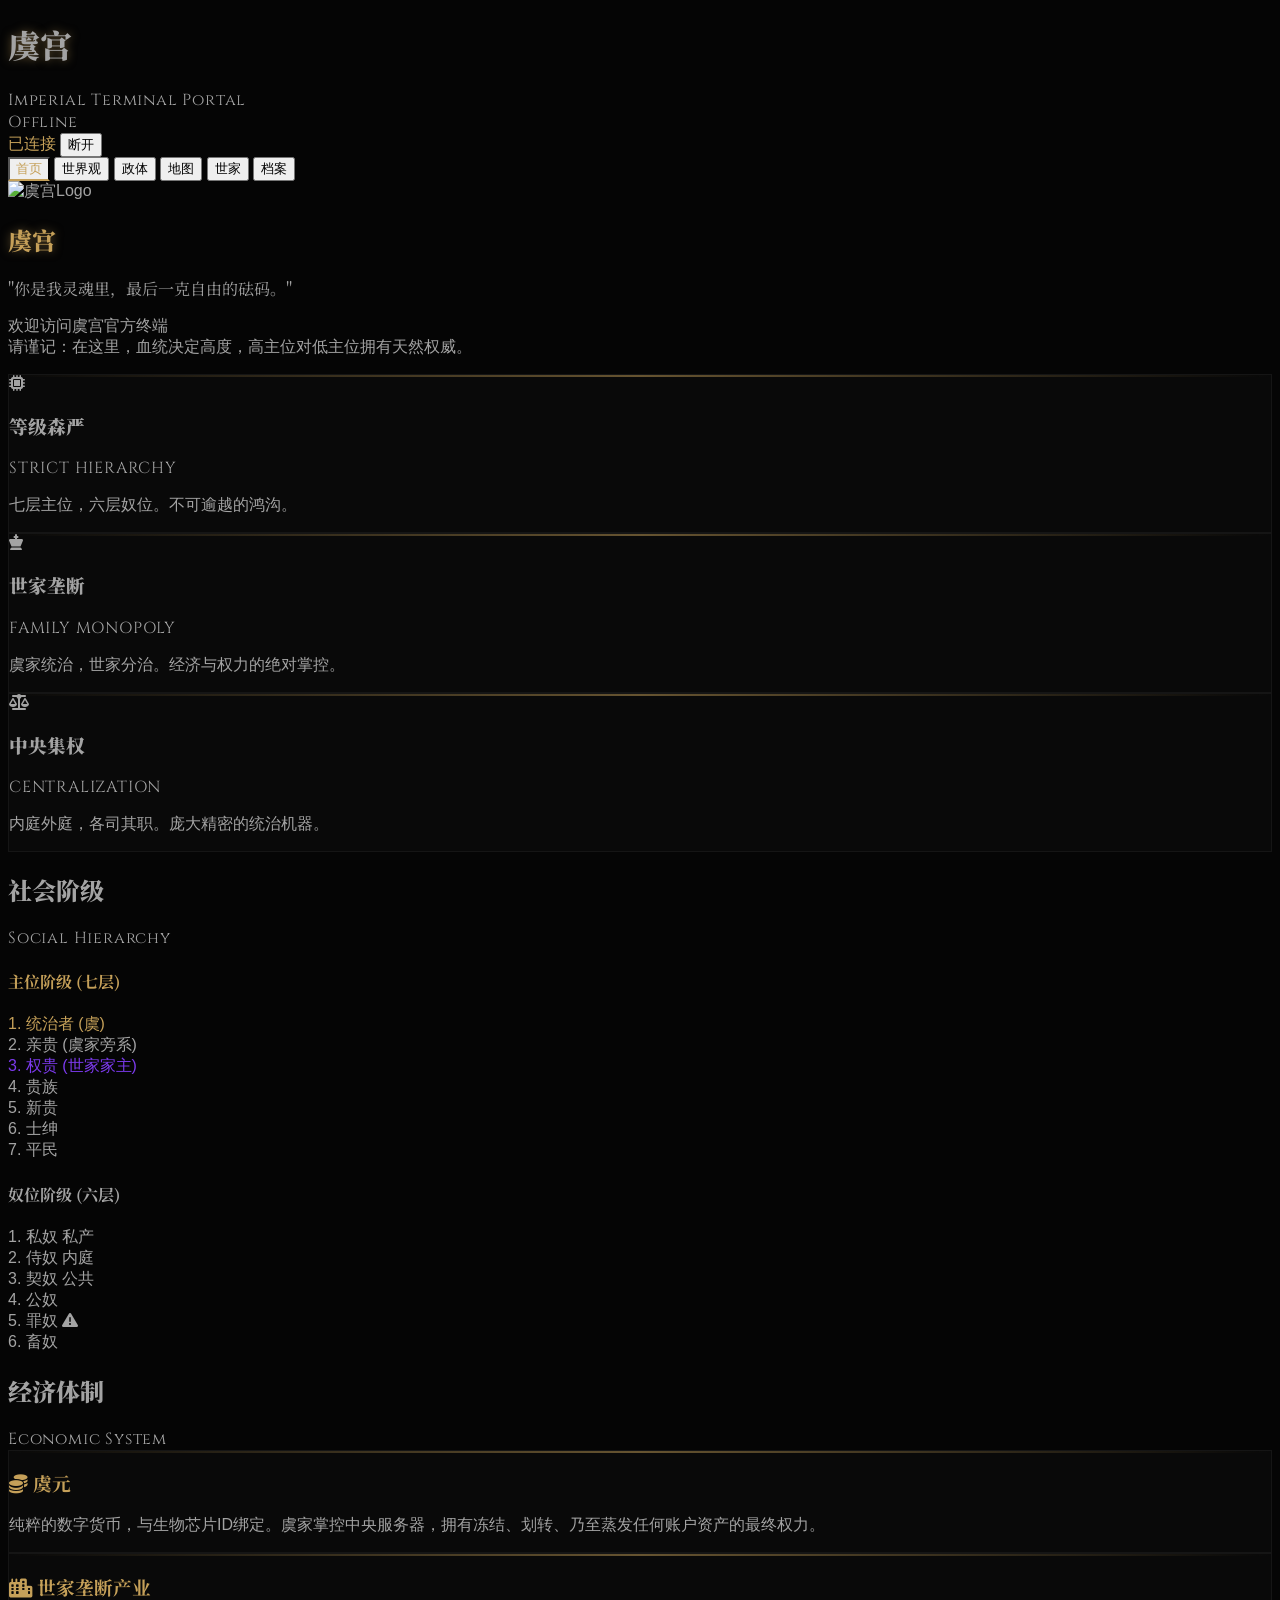
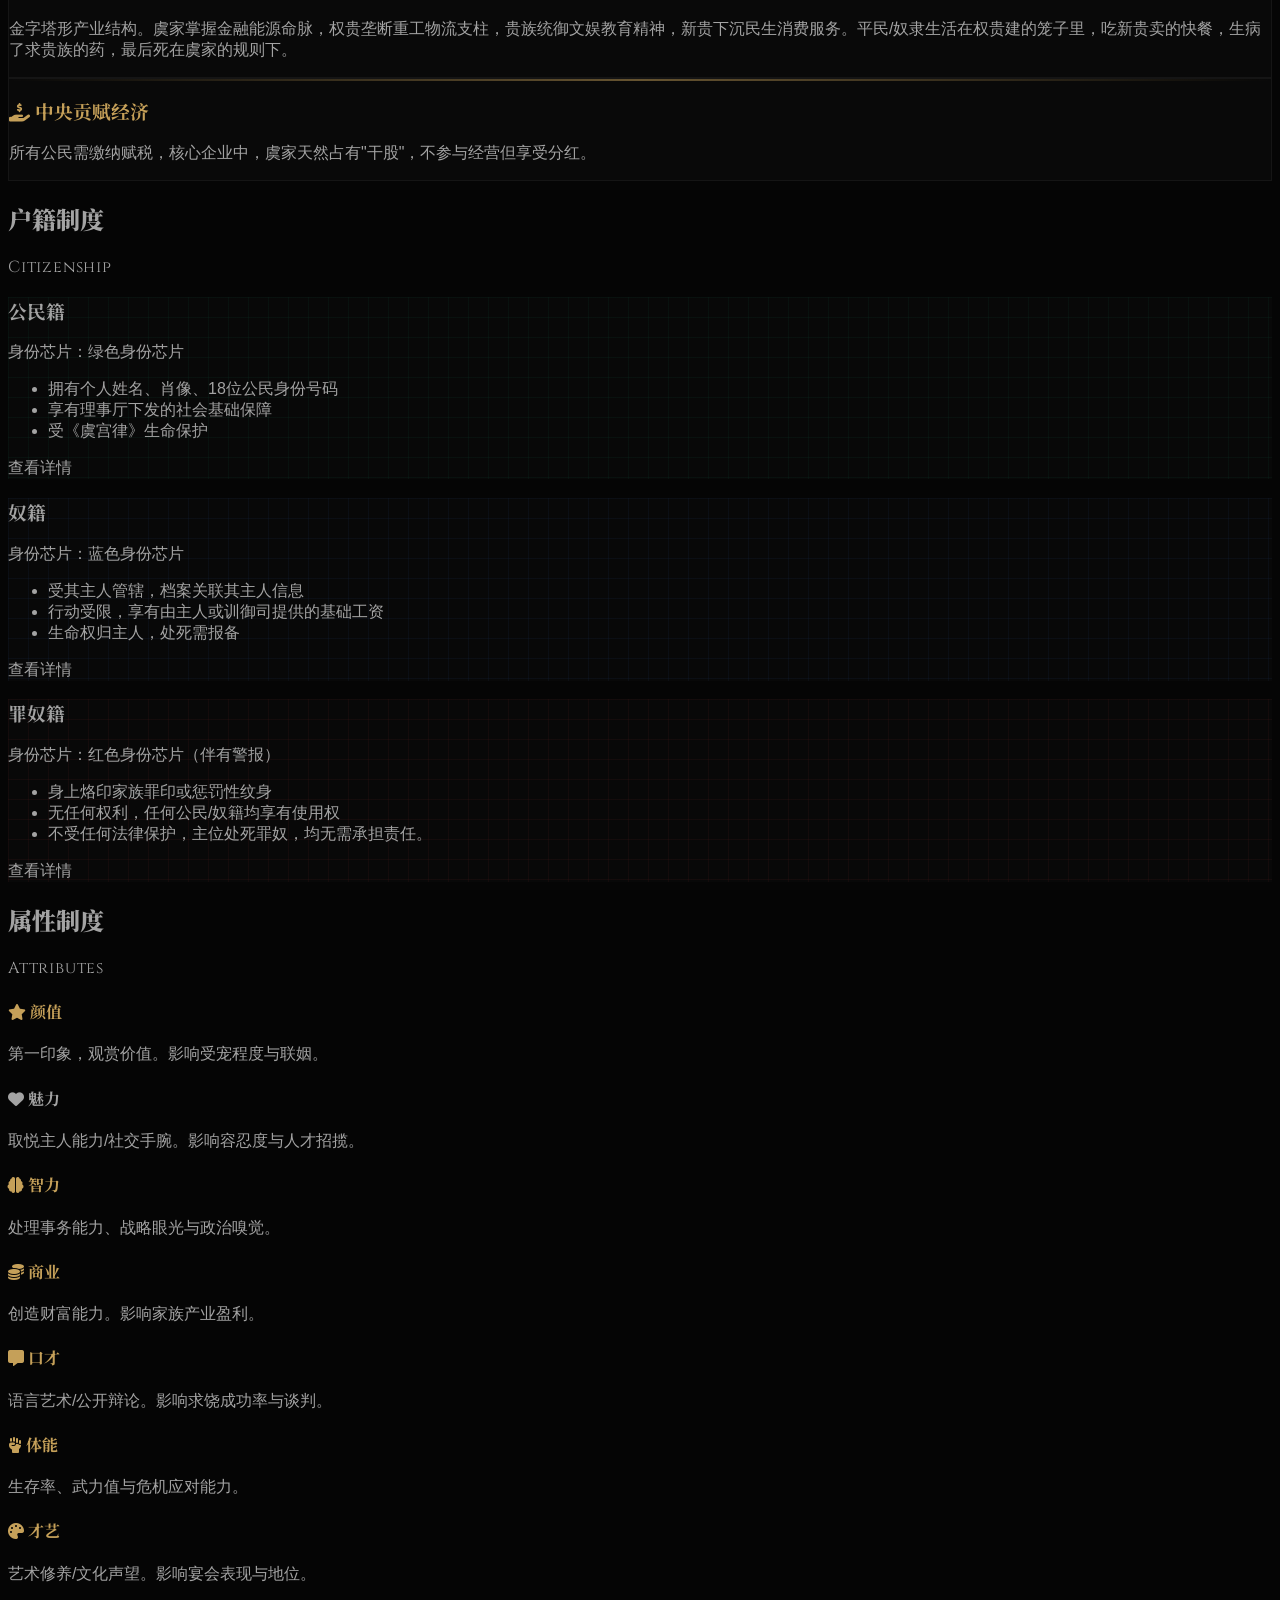
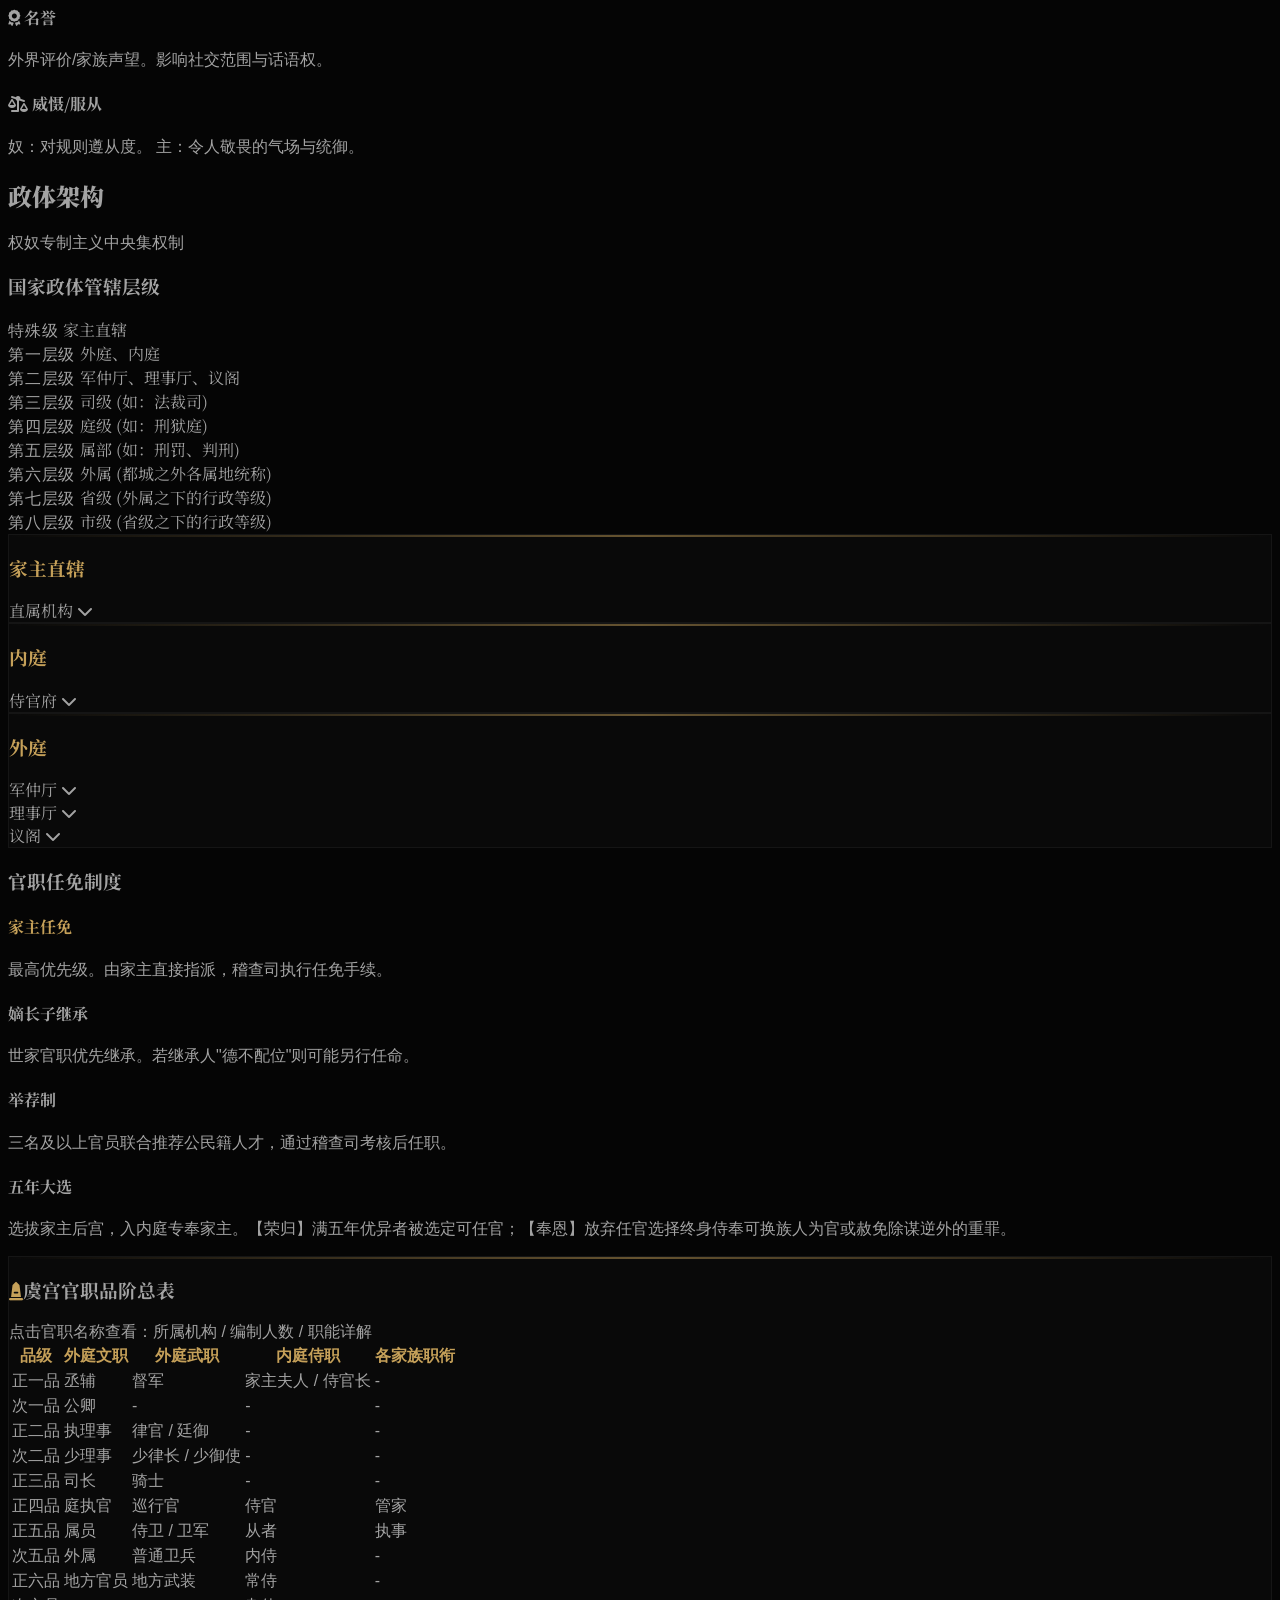
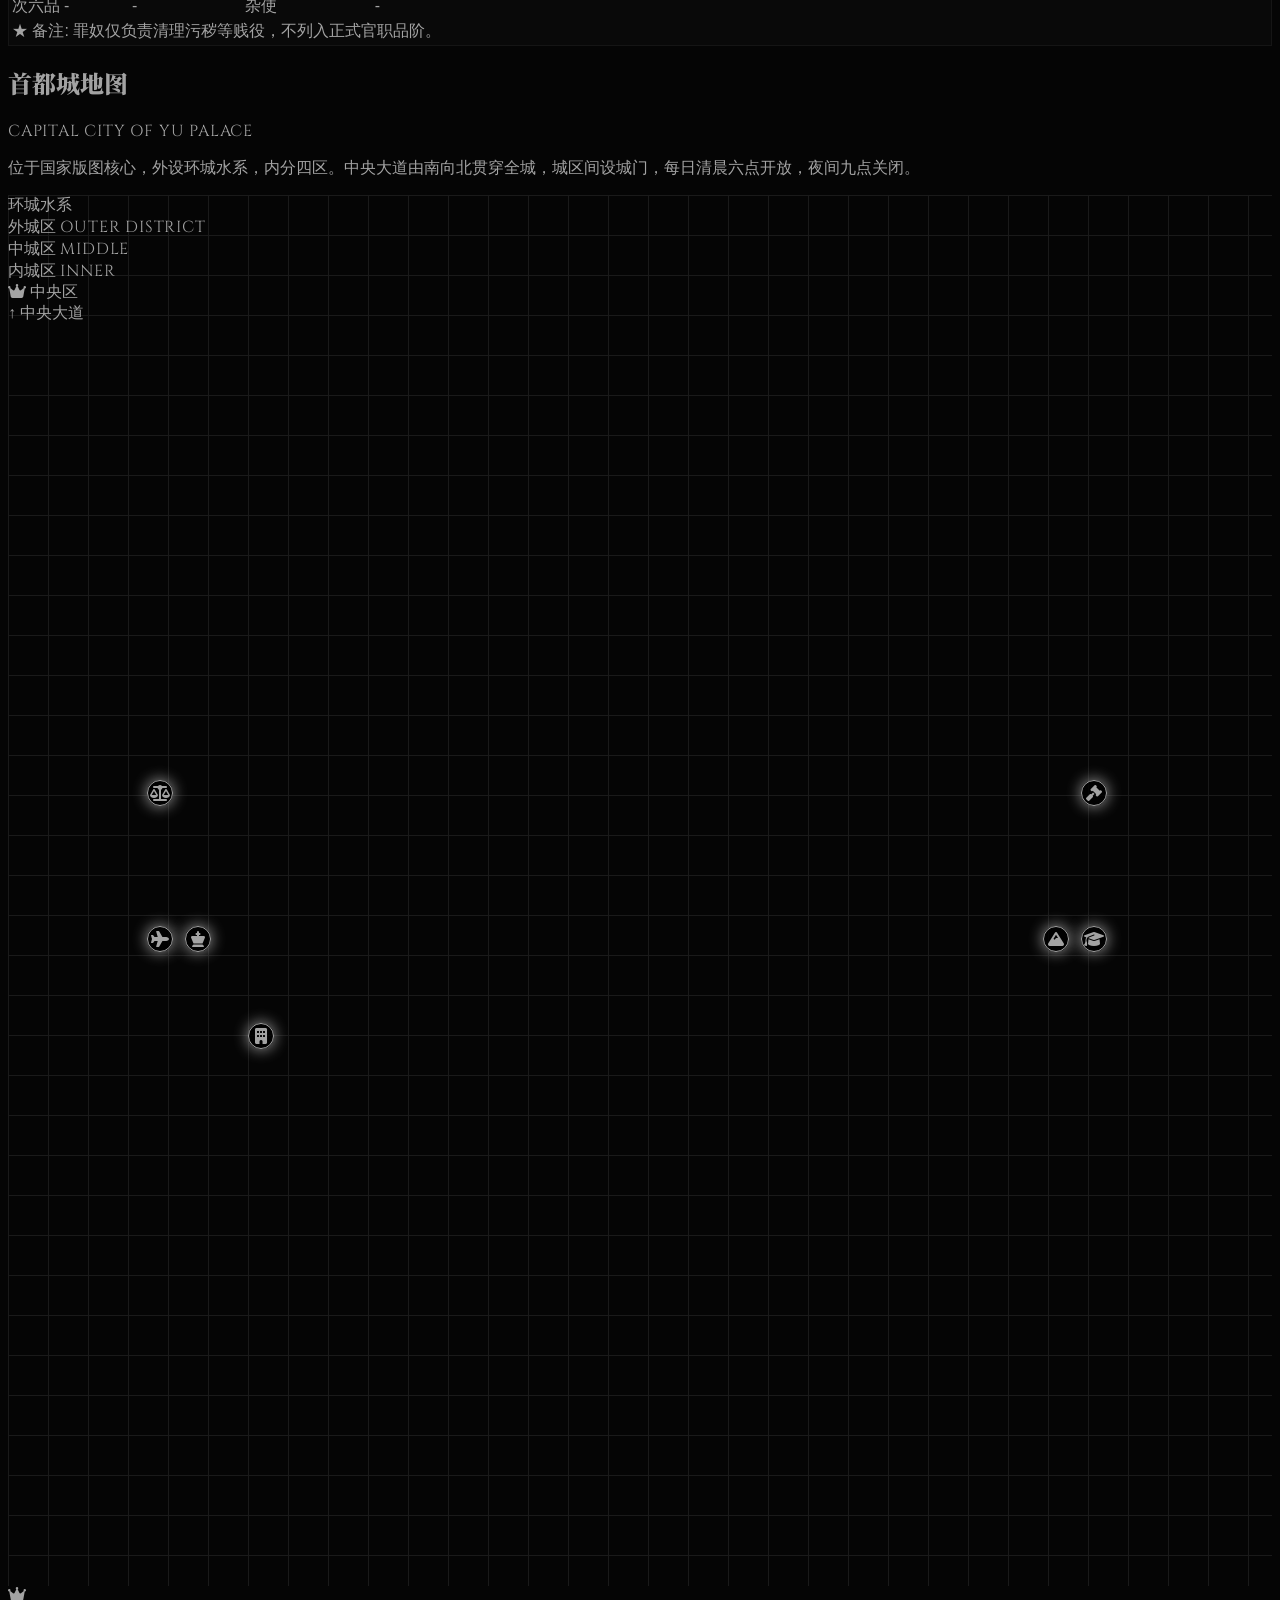
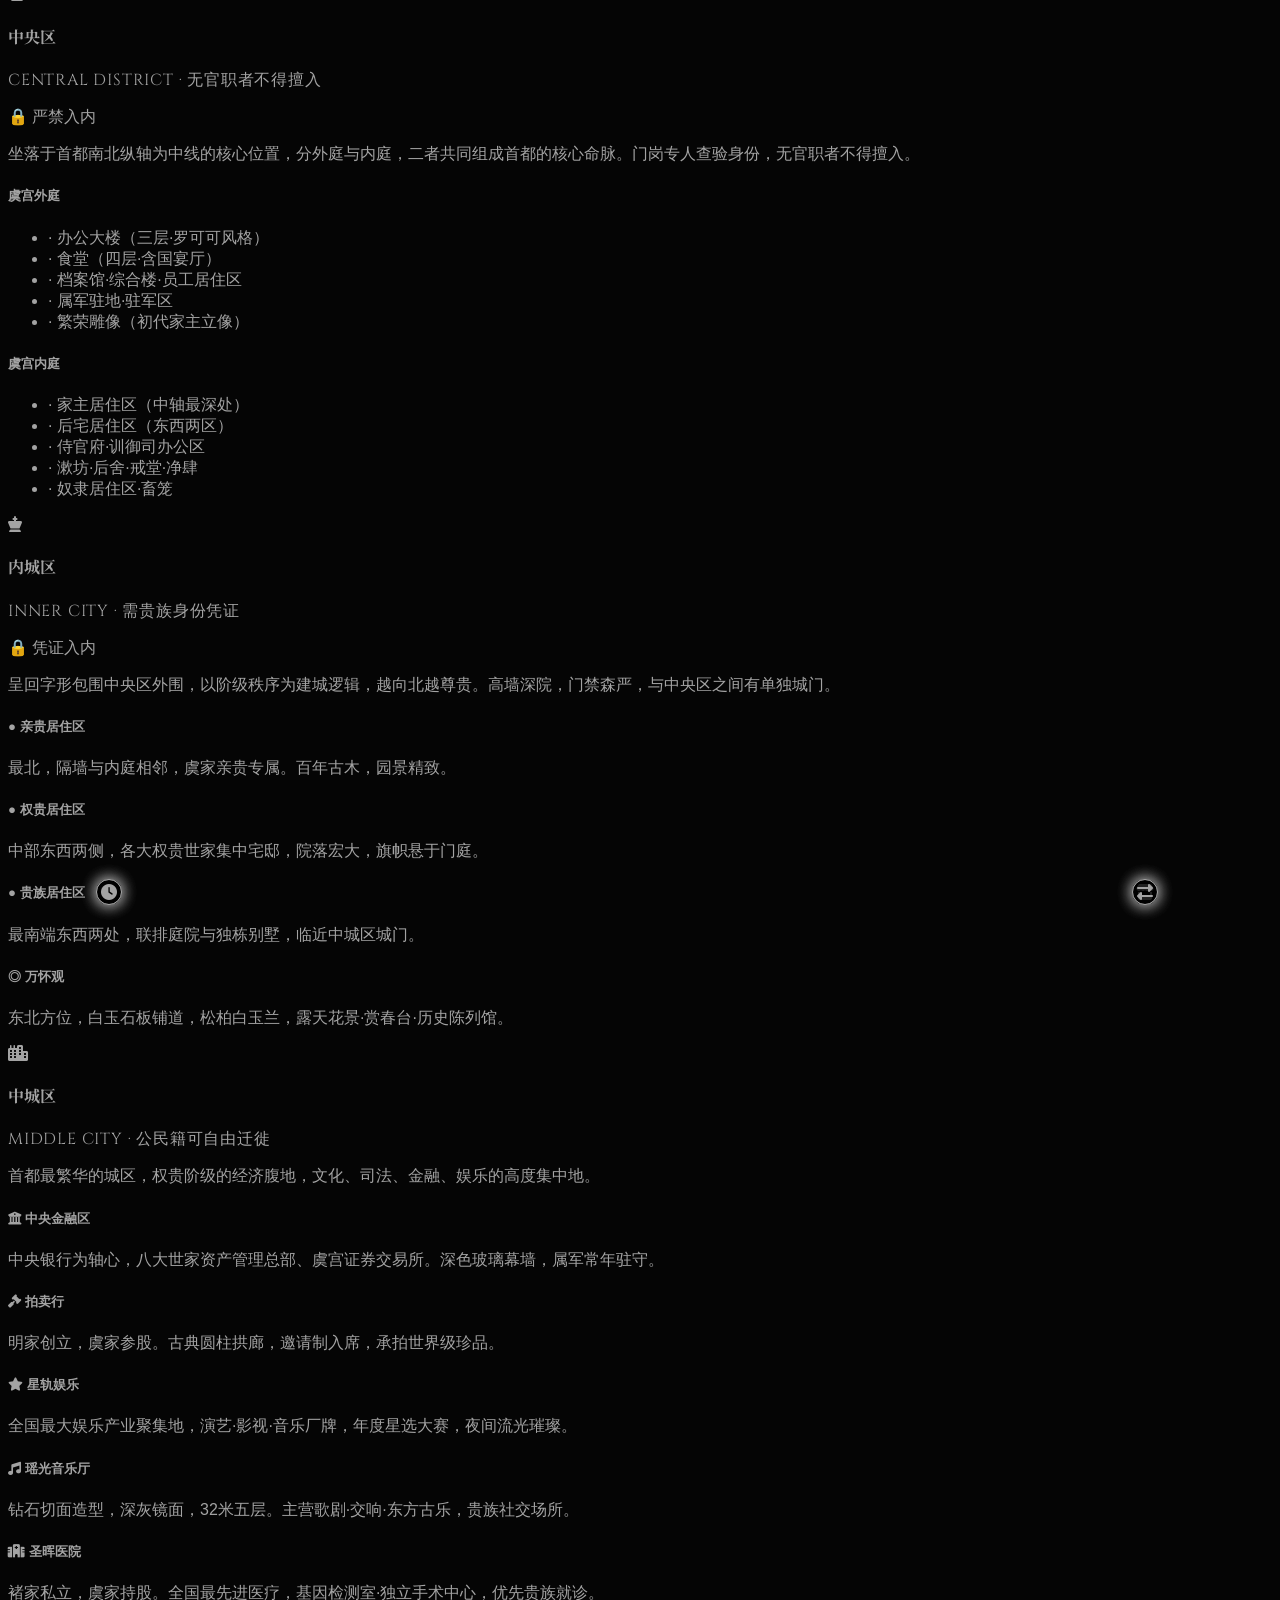
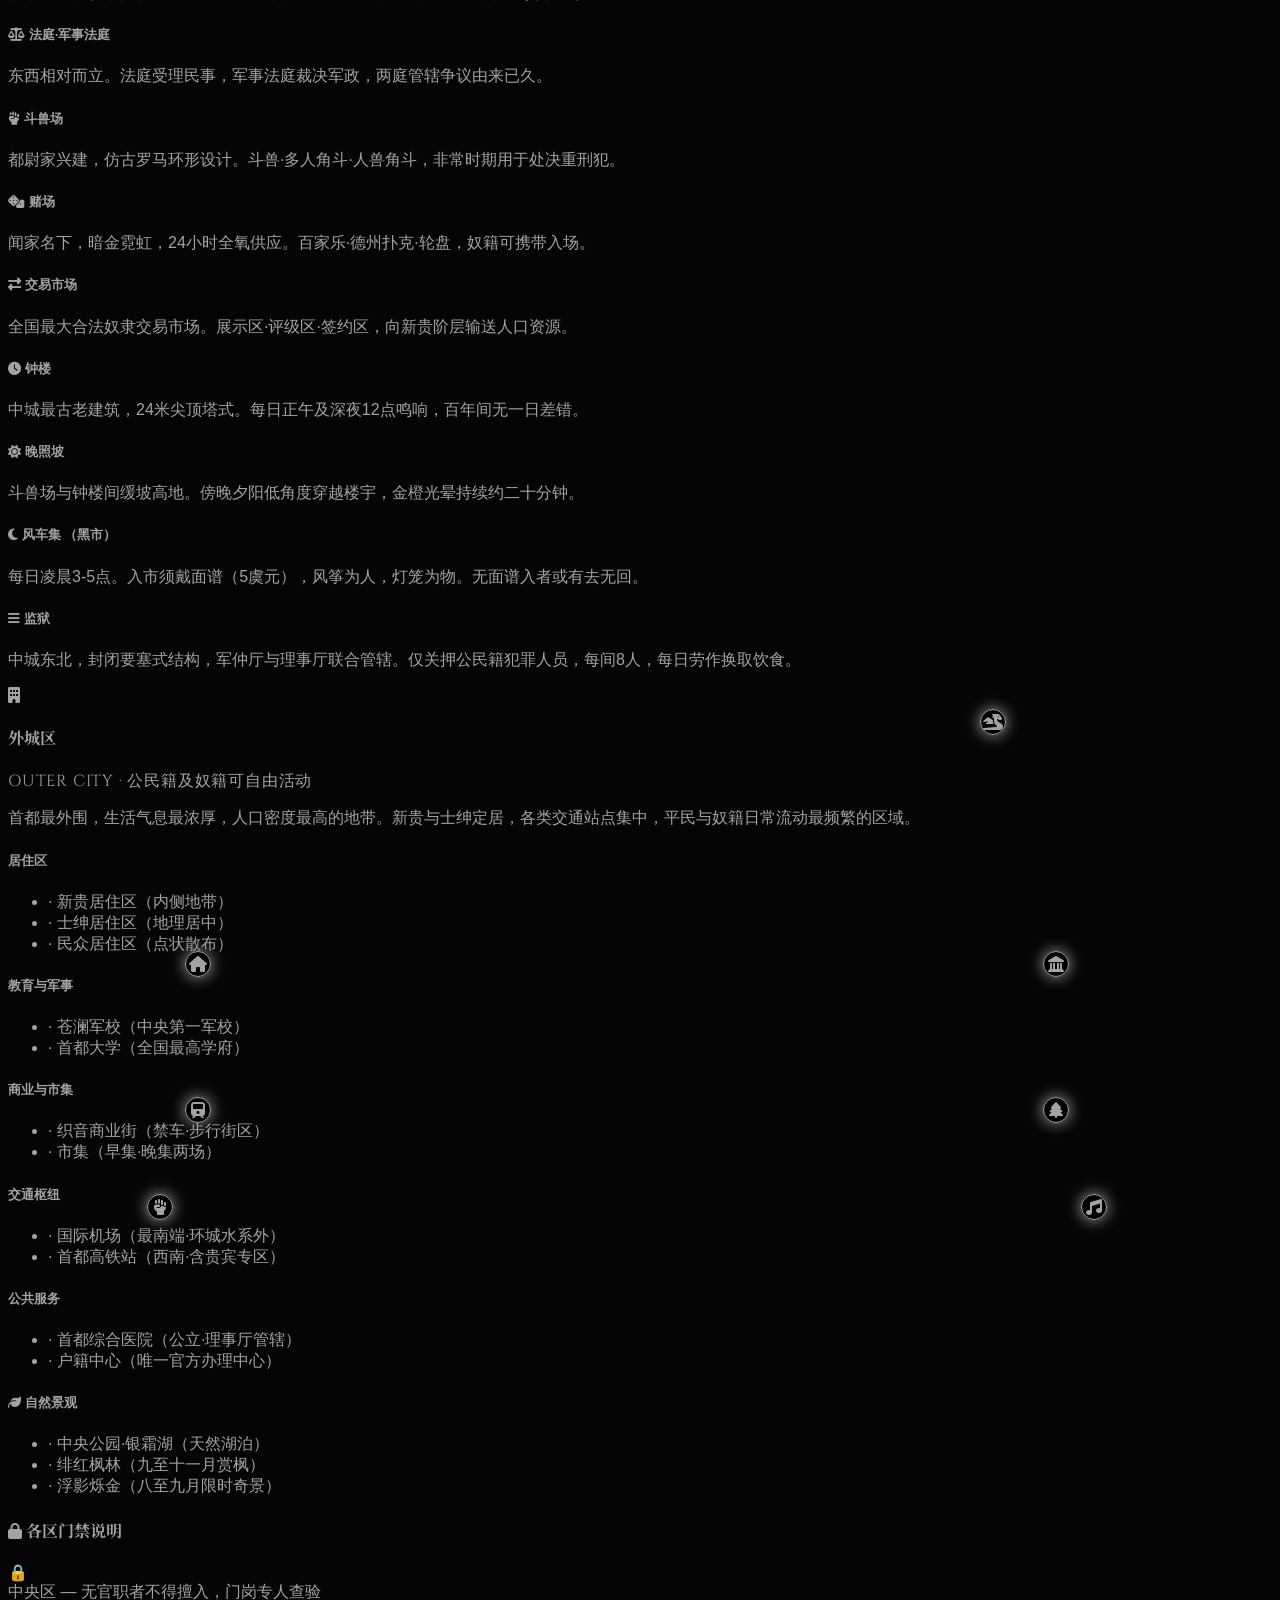
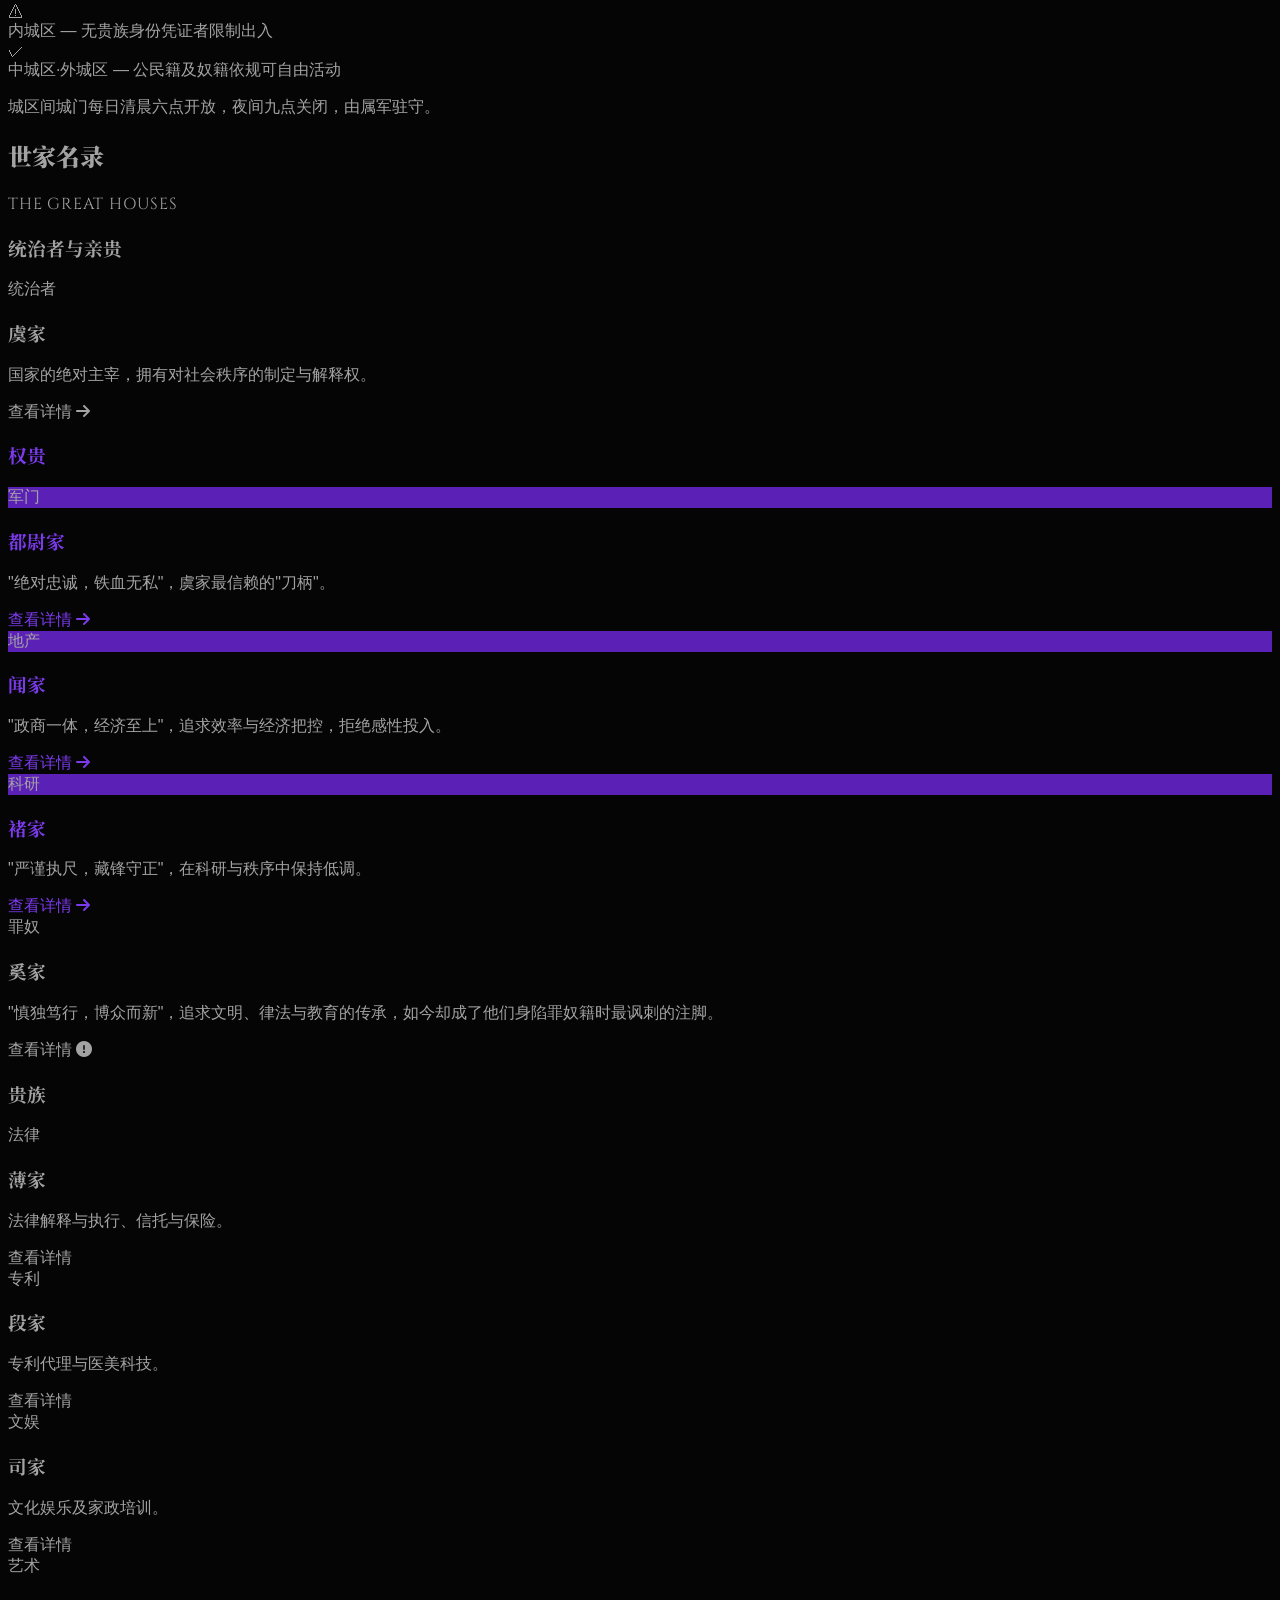
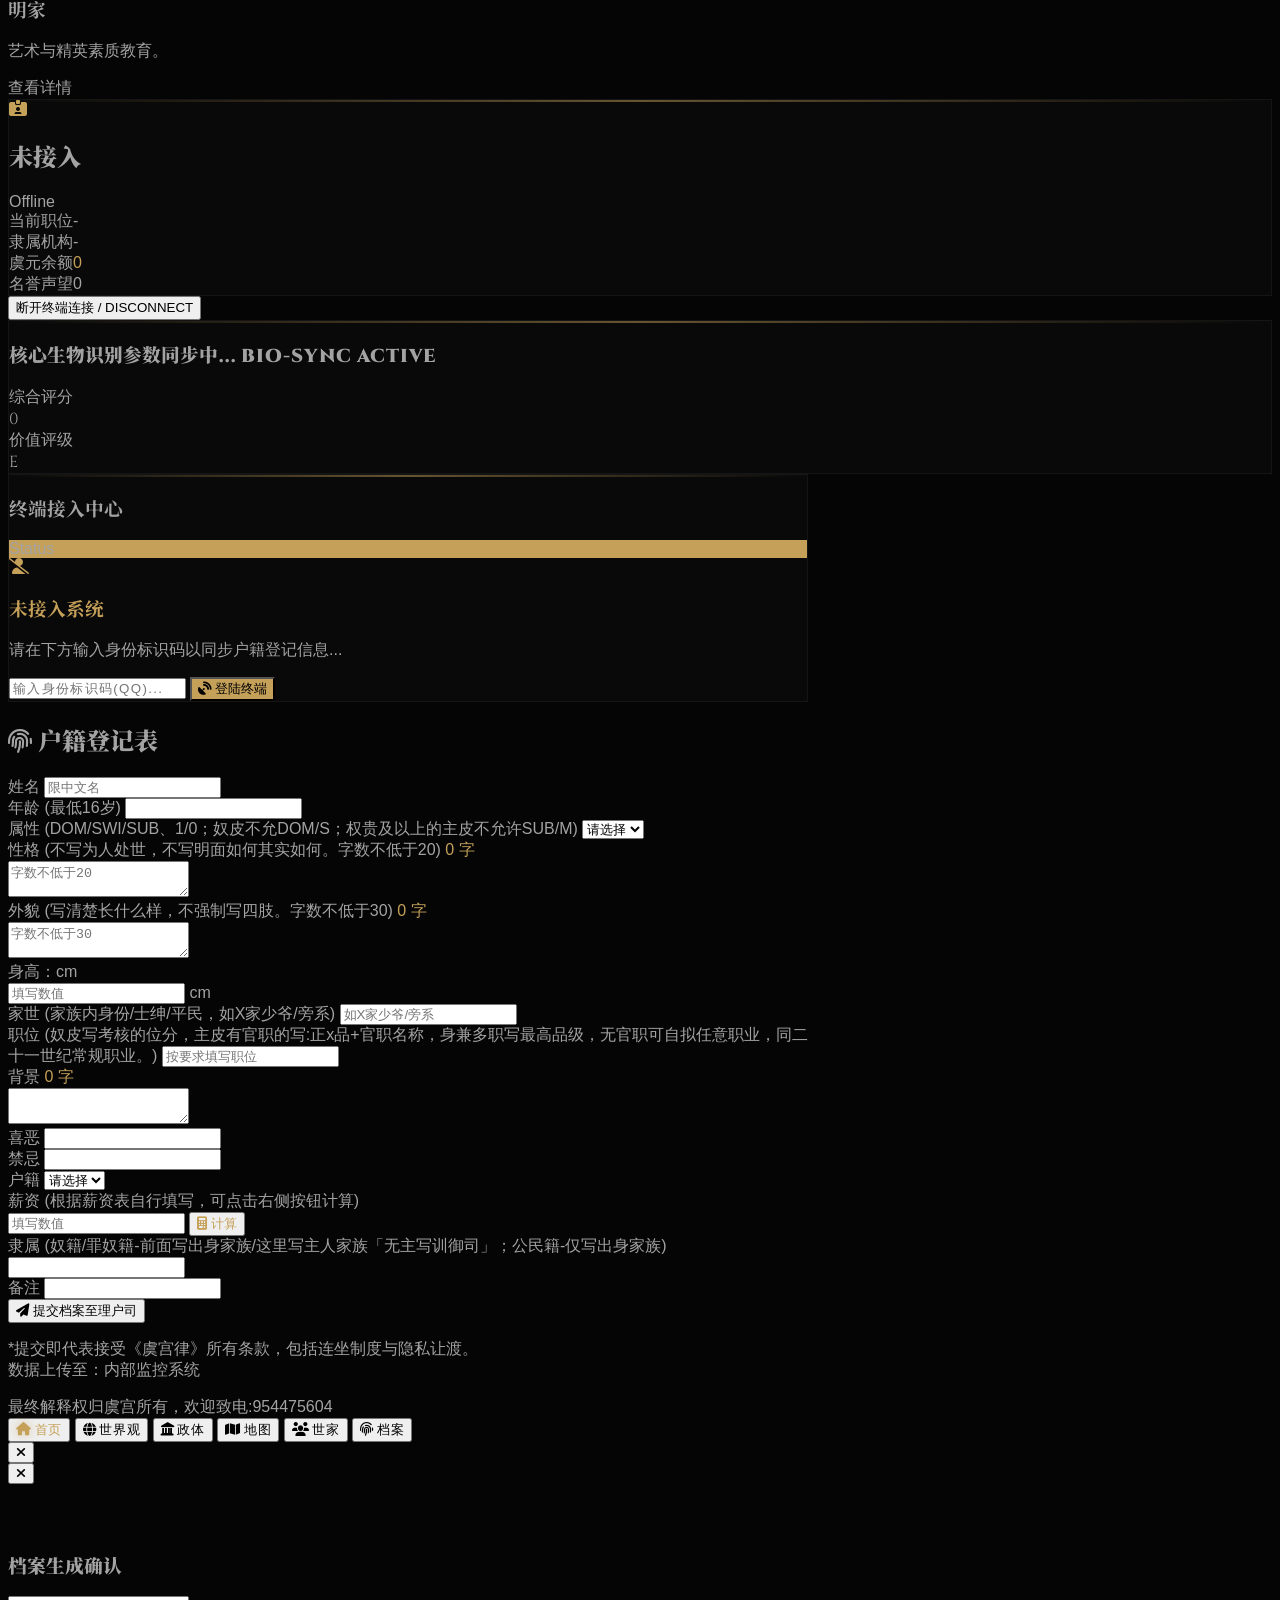
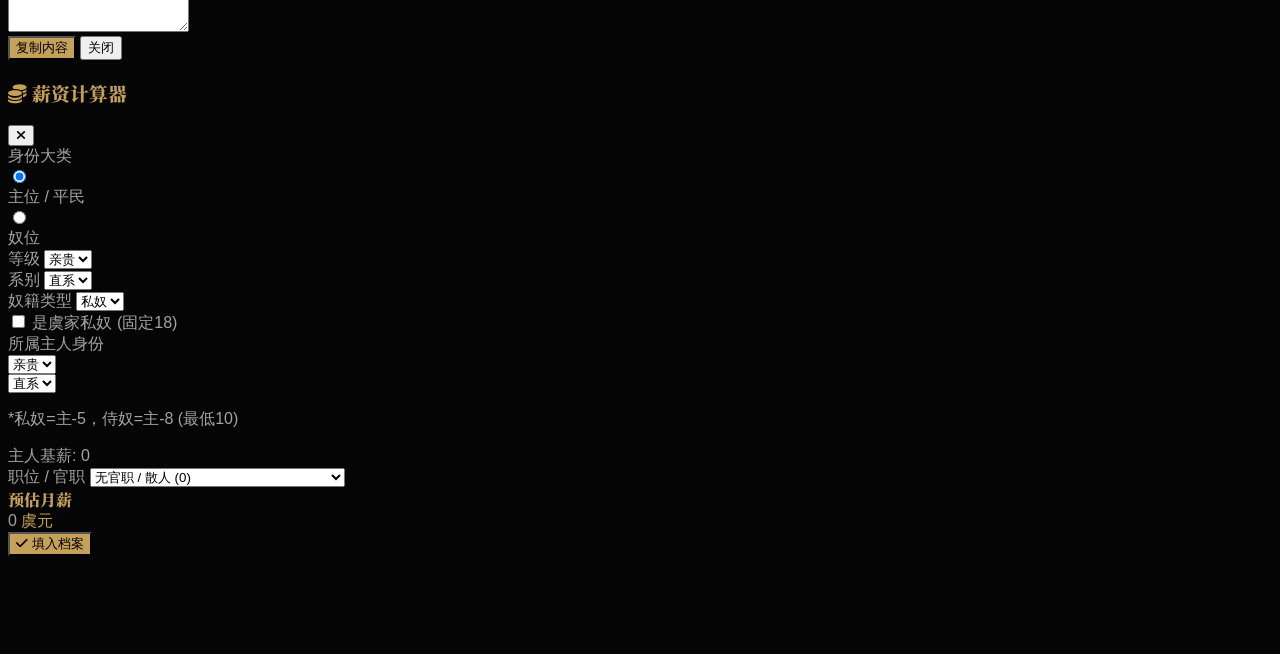
==== commit 69b8394e: "更新户籍登记表文案" ====
--- a/index.html
+++ b/index.html
@@ -1275,7 +1275,7 @@
 
             <div id="register-section">
                 <h2 class="text-2xl md:text-3xl text-white font-cuyasong mb-8 flex items-center justify-center">
-                    <i class="fas fa-fingerprint mr-4 text-red-900"></i> 户籍登记
+                    <i class="fas fa-fingerprint mr-4 text-red-900"></i> 户籍登记表
                 </h2>
                 <form id="register-form"
                     class="bg-[#0a0a0a] border border-gray-800 p-6 md:p-8 space-y-6 shadow-2xl relative">
@@ -1291,14 +1291,14 @@
                         </div>
                         <div>
                             <label class="block text-xs font-bold text-gray-500 uppercase mb-2">年龄 (最低16岁)</label>
-                            <input type="number" name="age" min="16"
+                            <input type="number" name="age" min="18"
                                 class="w-full bg-black border border-gray-700 text-white p-3 focus:border-red-900 outline-none transition-colors text-sm">
                         </div>
                     </div>
 
                     <div>
                         <label
-                            class="block text-xs font-bold text-gray-500 uppercase mb-2">属性（奴皮不允Dom/S，主皮不允许Sub/M）</label>
+                            class="block text-xs font-bold text-gray-500 uppercase mb-2">属性 (DOM/SWI/SUB、1/0；奴皮不允DOM/S；权贵及以上的主皮不允许SUB/M)</label>
                         <select name="attribute"
                             class="w-full bg-black border border-gray-700 text-white p-3 focus:border-red-900 outline-none transition-colors text-sm">
                             <option value="">请选择</option>
@@ -1318,27 +1318,27 @@
 
                     <div>
                         <div class="flex justify-between items-end mb-2">
-                            <label class="text-xs font-bold text-gray-500 uppercase">性格 (20字+)</label>
+                            <label class="text-xs font-bold text-gray-500 uppercase">性格 (不写为人处世，不写明面如何其实如何。字数不低于20)</label>
                             <span id="count-personality" class="text-[10px] text-yu-gold font-mono">0 字</span>
                         </div>
                         <textarea name="personality" oninput="updateCharCount(this, 'count-personality')"
-                            placeholder="不写为人处世，不写明面如何其实如何..."
+                            placeholder="字数不低于20"
                             class="w-full bg-black border border-gray-700 text-white p-3 h-24 focus:border-red-900 outline-none transition-colors text-sm"></textarea>
                     </div>
 
                     <div>
                         <div class="flex justify-between items-end mb-2">
-                            <label class="text-xs font-bold text-gray-500 uppercase">外貌 (30字+)</label>
+                            <label class="text-xs font-bold text-gray-500 uppercase">外貌 (写清楚长什么样，不强制写四肢。字数不低于30)</label>
                             <span id="count-appearance" class="text-[10px] text-yu-gold font-mono">0 字</span>
                         </div>
                         <textarea name="appearance" oninput="updateCharCount(this, 'count-appearance')"
-                            placeholder="写清楚长什么样，不强制写四肢..."
+                            placeholder="字数不低于30"
                             class="w-full bg-black border border-gray-700 text-white p-3 h-24 focus:border-red-900 outline-none transition-colors text-sm"></textarea>
                     </div>
 
                     <div class="grid md:grid-cols-2 gap-6">
                         <div>
-                            <label class="block text-xs font-bold text-gray-500 uppercase mb-2">身高</label>
+                            <label class="block text-xs font-bold text-gray-500 uppercase mb-2">身高：cm</label>
                             <div class="relative">
                                 <input type="number" name="height"
                                     class="w-full bg-black border border-gray-700 text-white p-3 pr-10 focus:border-red-900 outline-none transition-colors text-sm"
@@ -1351,7 +1351,7 @@
                             </div>
                         </div>
                         <div>
-                            <label class="block text-xs font-bold text-gray-500 uppercase mb-2">家世 (家族内身份/士绅/平民)</label>
+                            <label class="block text-xs font-bold text-gray-500 uppercase mb-2">家世 (家族内身份/士绅/平民，如X家少爷/旁系)</label>
                             <input type="text" name="family" placeholder="如X家少爷/旁系"
                                 class="w-full bg-black border border-gray-700 text-white p-3 focus:border-red-900 outline-none transition-colors text-sm">
                         </div>
@@ -1359,8 +1359,8 @@
 
                     <div>
                         <label class="block text-xs font-bold text-gray-500 uppercase mb-2">职位
-                            (奴皮所考位分/主皮正x品+官职/无官职自拟)</label>
-                        <input type="text" name="position" placeholder="身兼多职写最高品级"
+                            (奴皮写考核的位分，主皮有官职的写:正x品+官职名称，身兼多职写最高品级，无官职可自拟任意职业，同二十一世纪常规职业。)</label>
+                        <input type="text" name="position" placeholder="按要求填写职位"
                             class="w-full bg-black border border-gray-700 text-white p-3 focus:border-red-900 outline-none transition-colors text-sm">
                     </div>
 
@@ -1400,7 +1400,7 @@
 
                         <div>
                             <label class="block text-xs font-bold text-gray-500 uppercase mb-2">
-                                薪资 <span class="text-yu-gold/50 text-[10px] font-normal ml-1">(点击右侧按钮计算)</span>
+                                薪资 <span class="text-yu-gold/50 text-[10px] font-normal ml-1">(根据薪资表自行填写，可点击右侧按钮计算)</span>
                             </label>
                             <div class="flex gap-2">
                                 <input type="text" name="salary" placeholder="填写数值"
@@ -1417,7 +1417,7 @@
                     <div class="grid md:grid-cols-2 gap-6">
                         <div>
                             <label class="block text-xs font-bold text-gray-500 uppercase mb-2">隶属
-                                (奴皮：训御司，主皮：所属家族，罪奴：所属家族/训御司)</label>
+                                (奴籍/罪奴籍-前面写出身家族/这里写主人家族「无主写训御司」；公民籍-仅写出身家族)</label>
                             <input type="text" name="affiliation"
                                 class="w-full bg-black border border-gray-700 text-white p-3 focus:border-red-900 outline-none transition-colors text-sm">
                         </div>
@@ -1439,6 +1439,11 @@
                         </p>
                     </div>
                 </form>
+            </div>
+
+            <!-- 档案tab底部提示 -->
+            <div class="mt-12 pt-8 border-t border-gray-800 text-center text-sm text-gray-500">
+                最终解释权归虞宫所有，欢迎致电:954475604
             </div>
     </main>
 
@@ -1709,4 +1714,4 @@
 
 </body>
 
-</html>+</html>
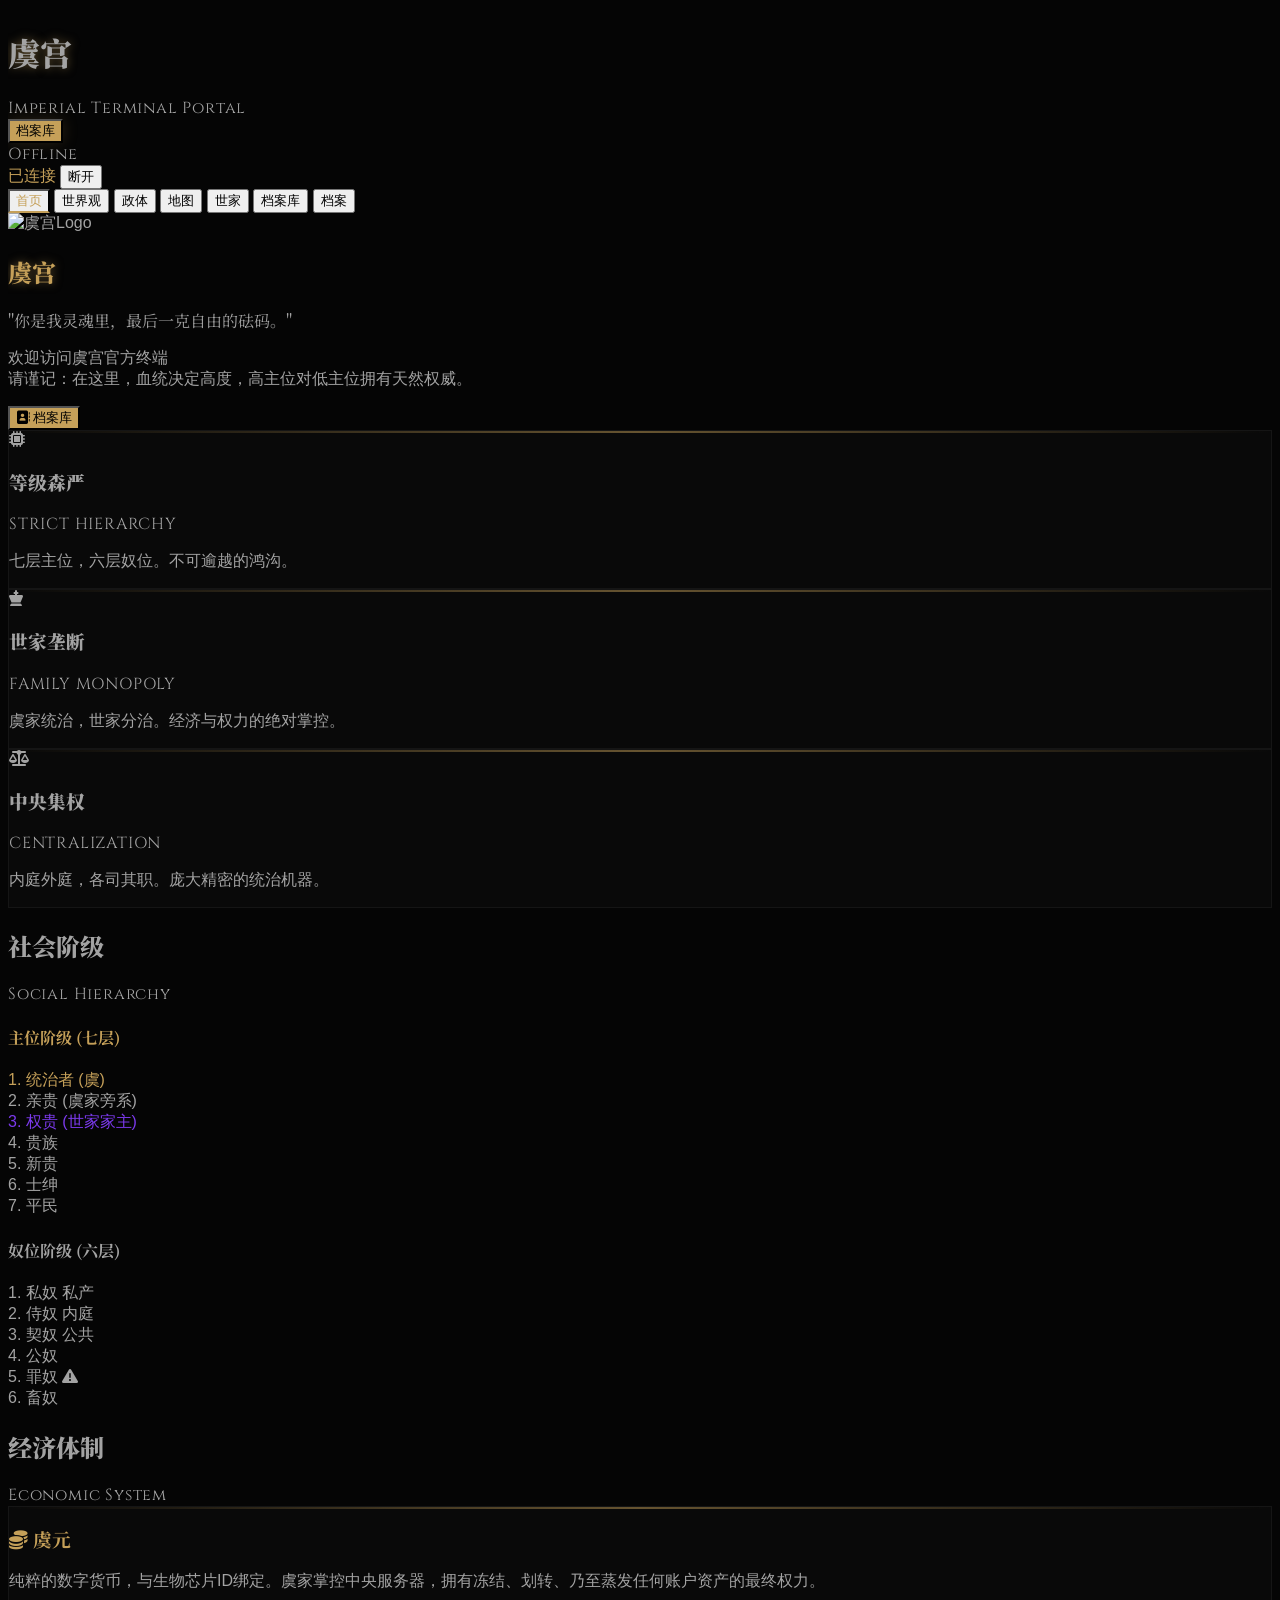
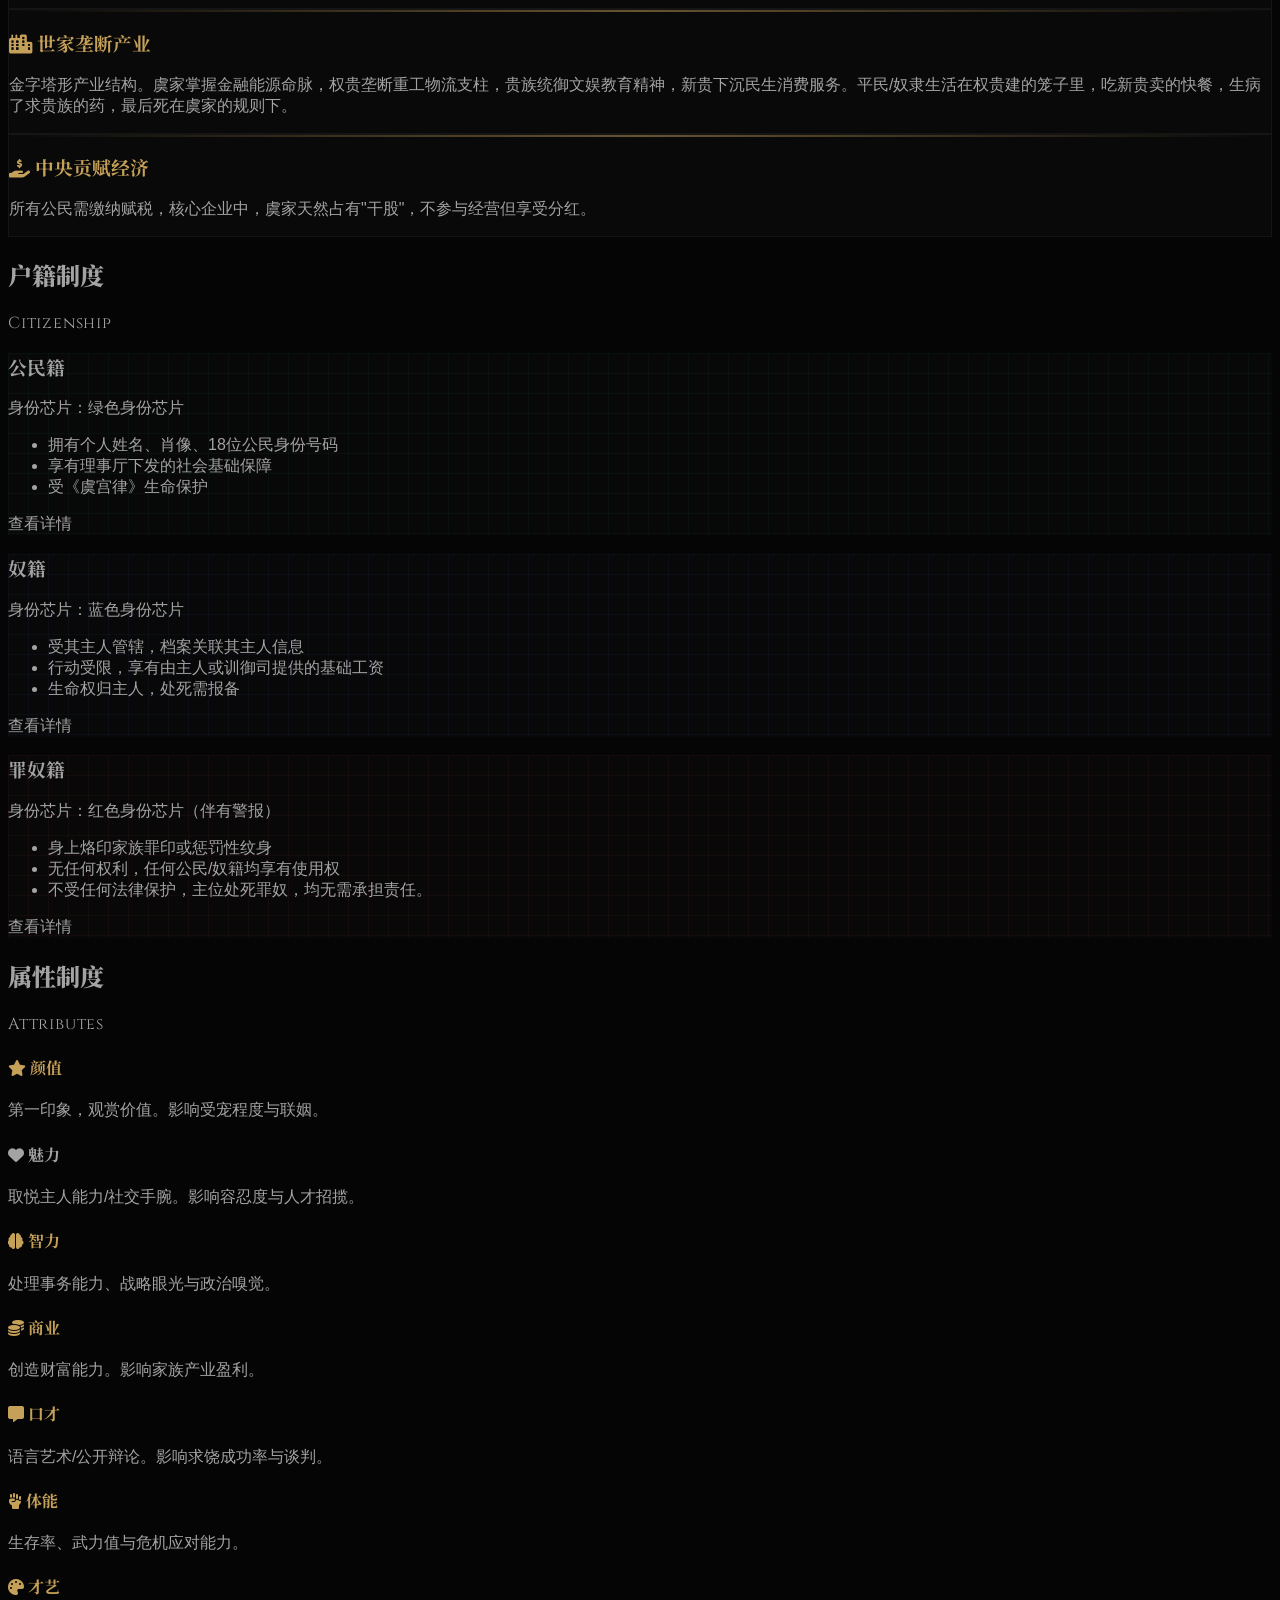
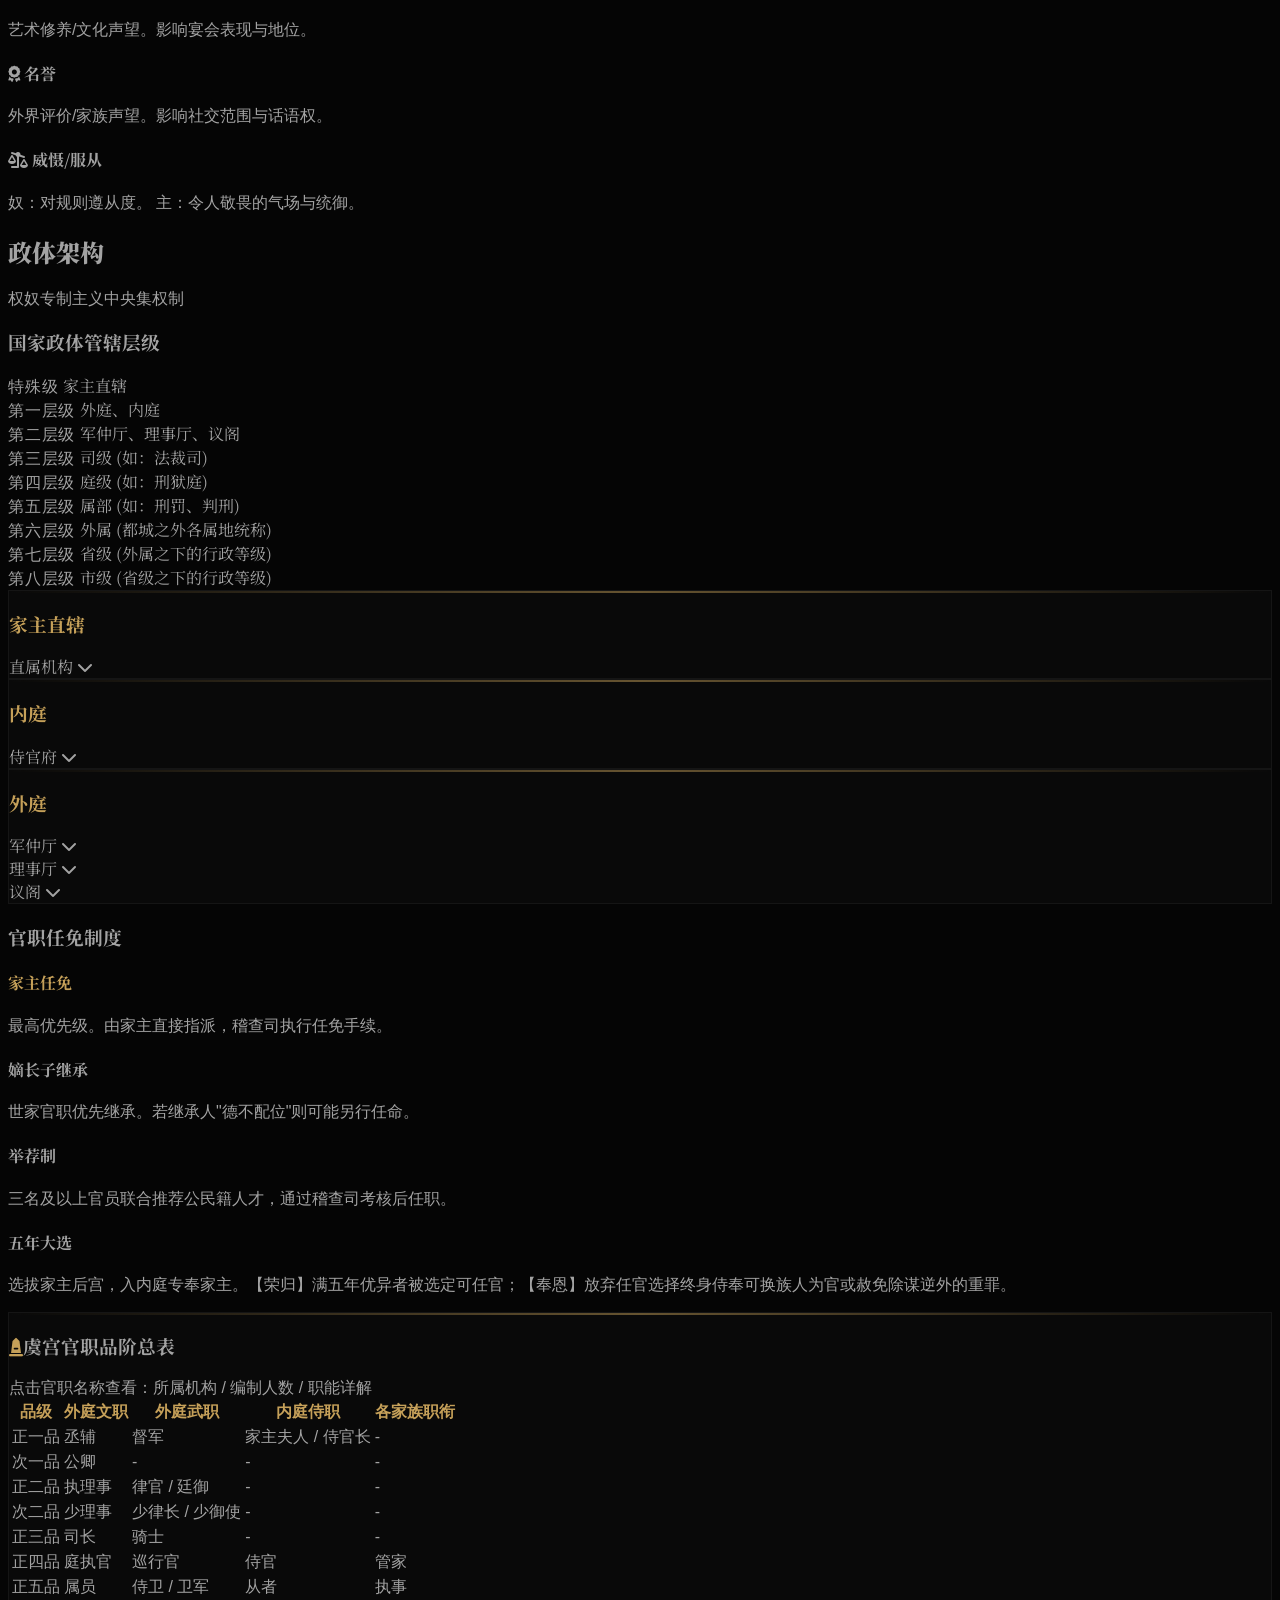
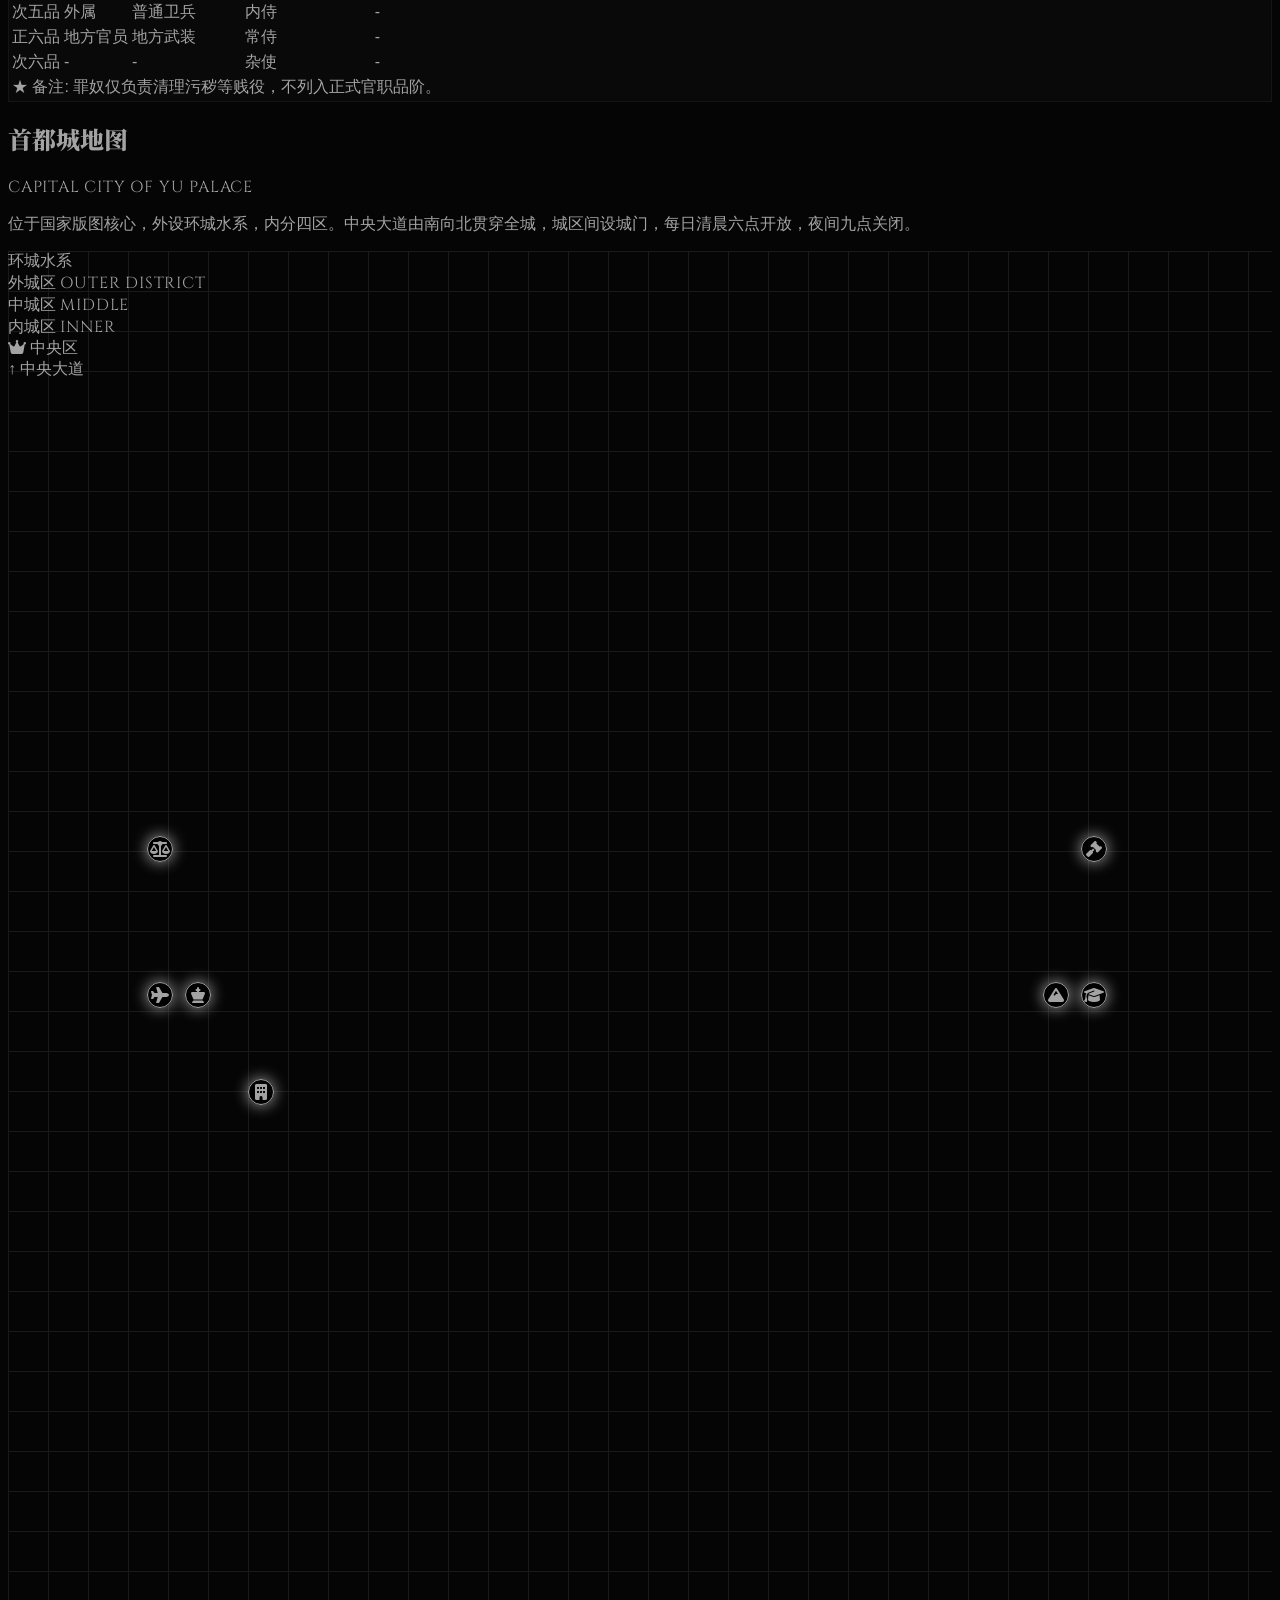
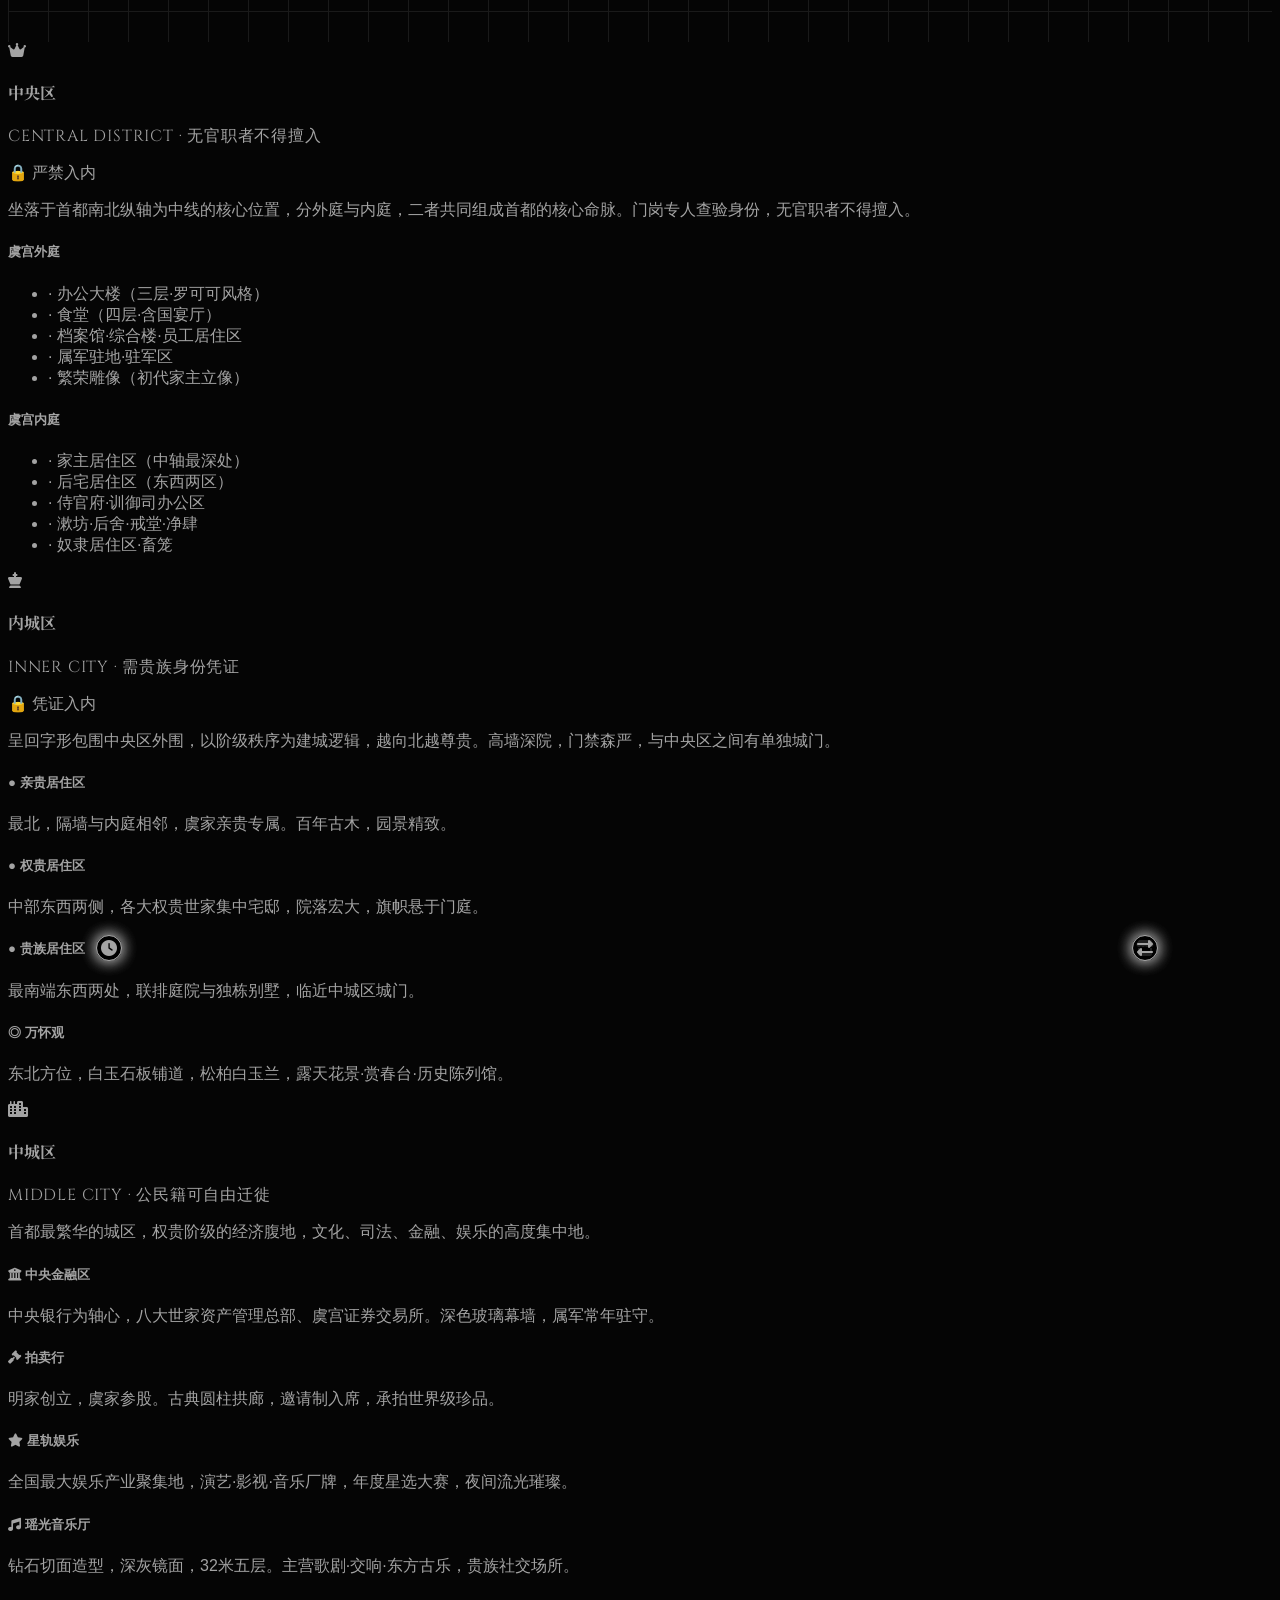
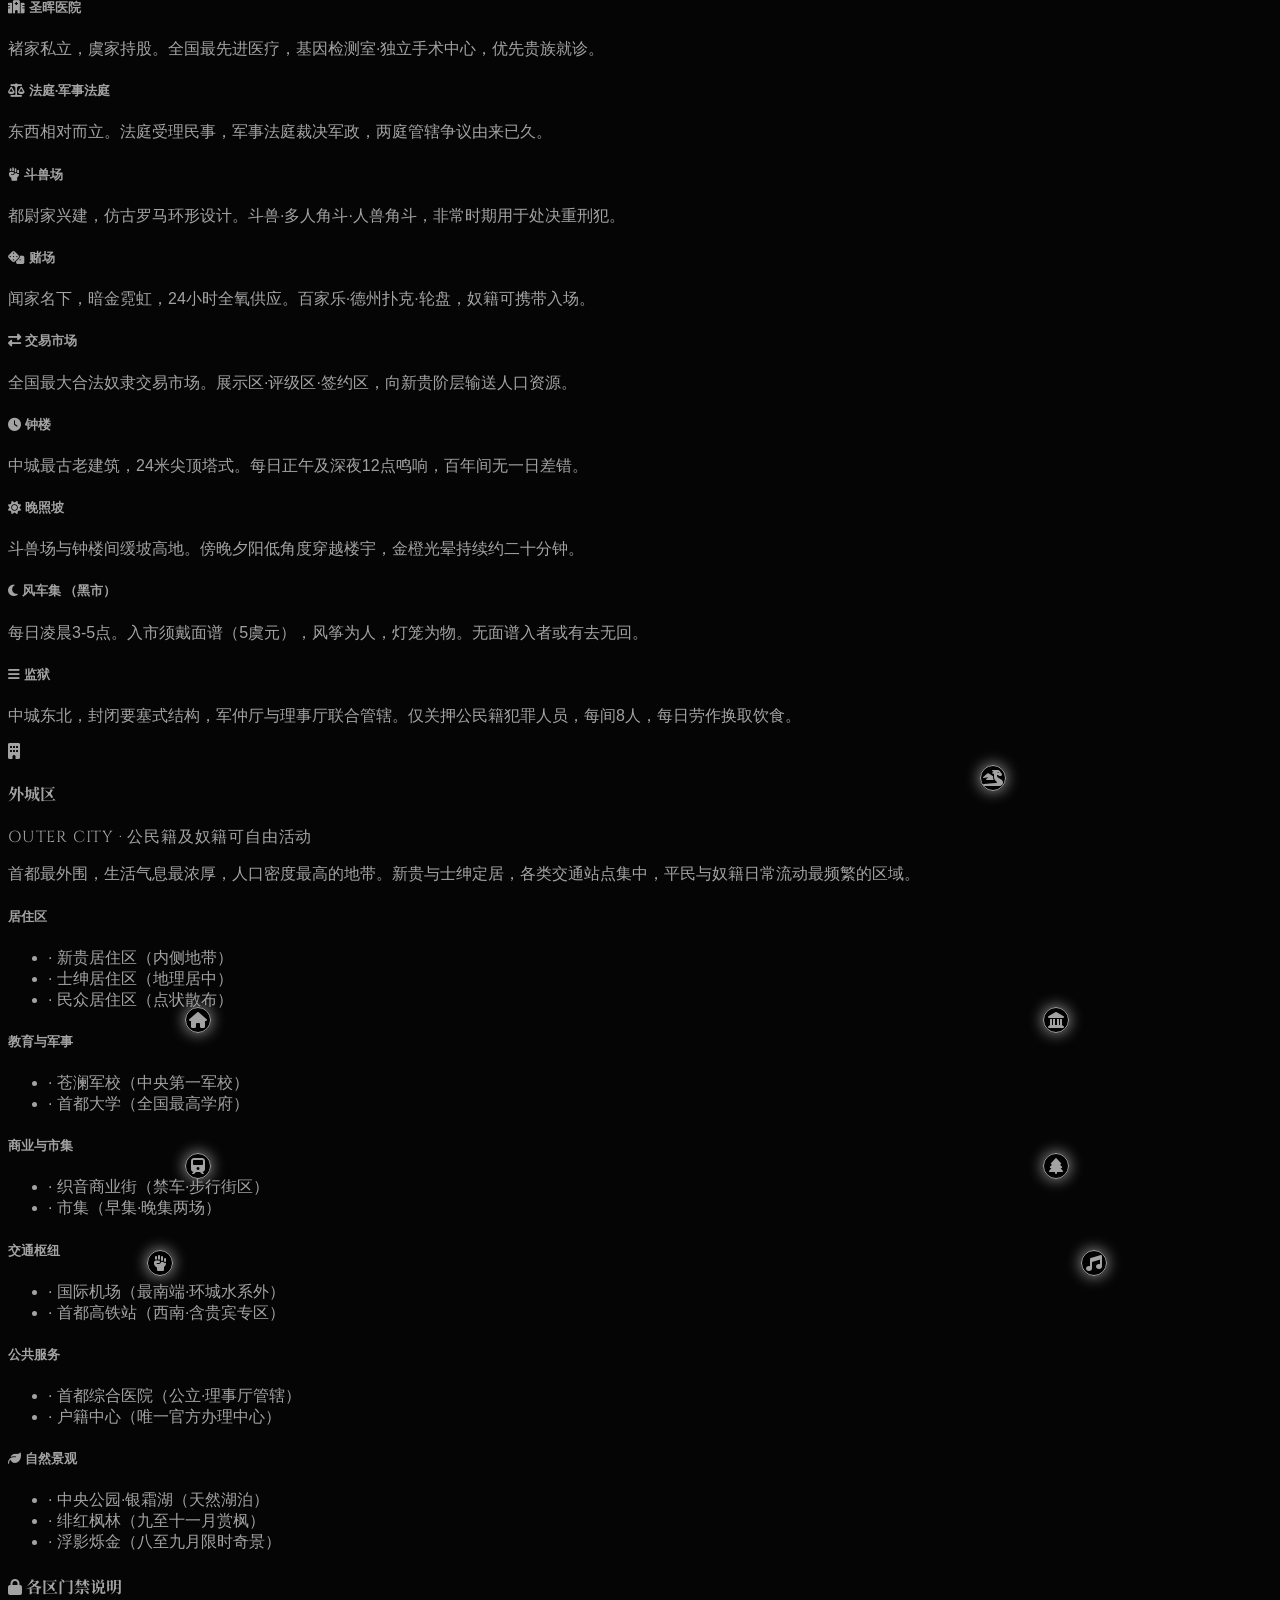
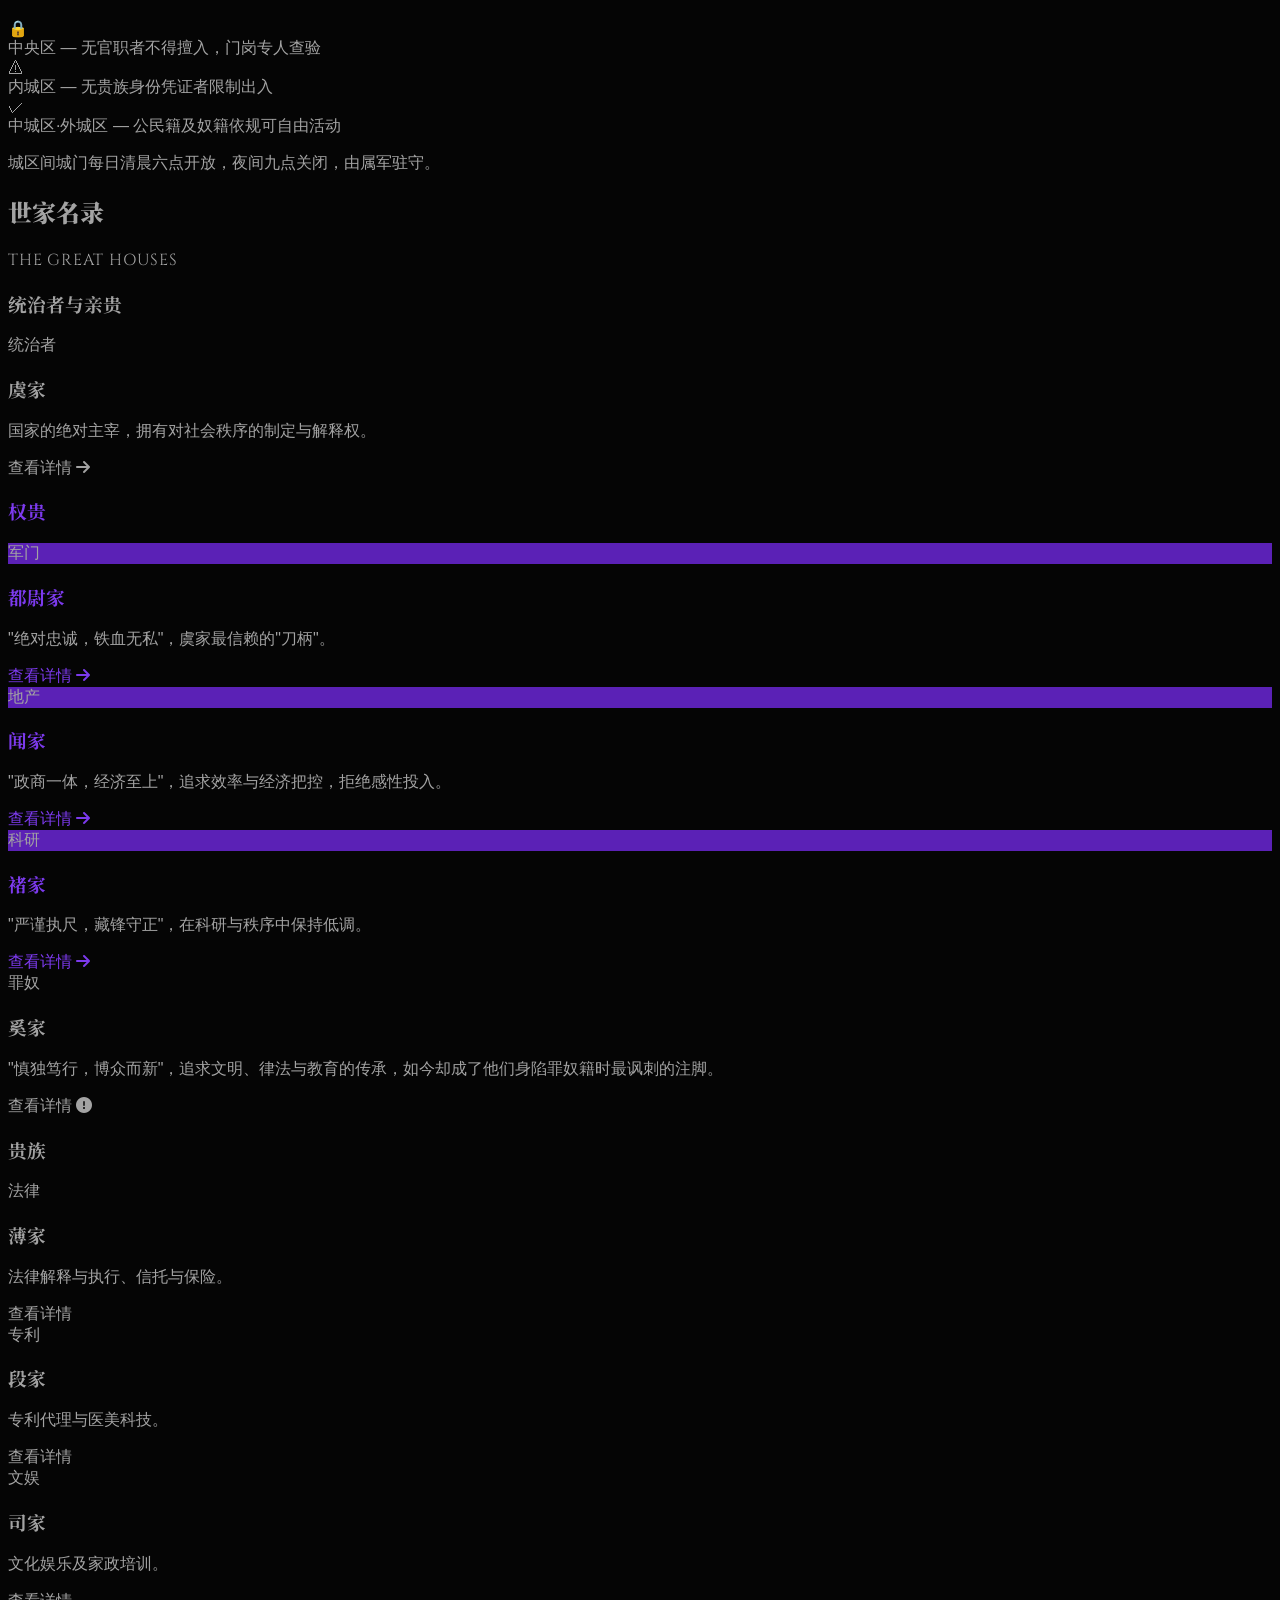
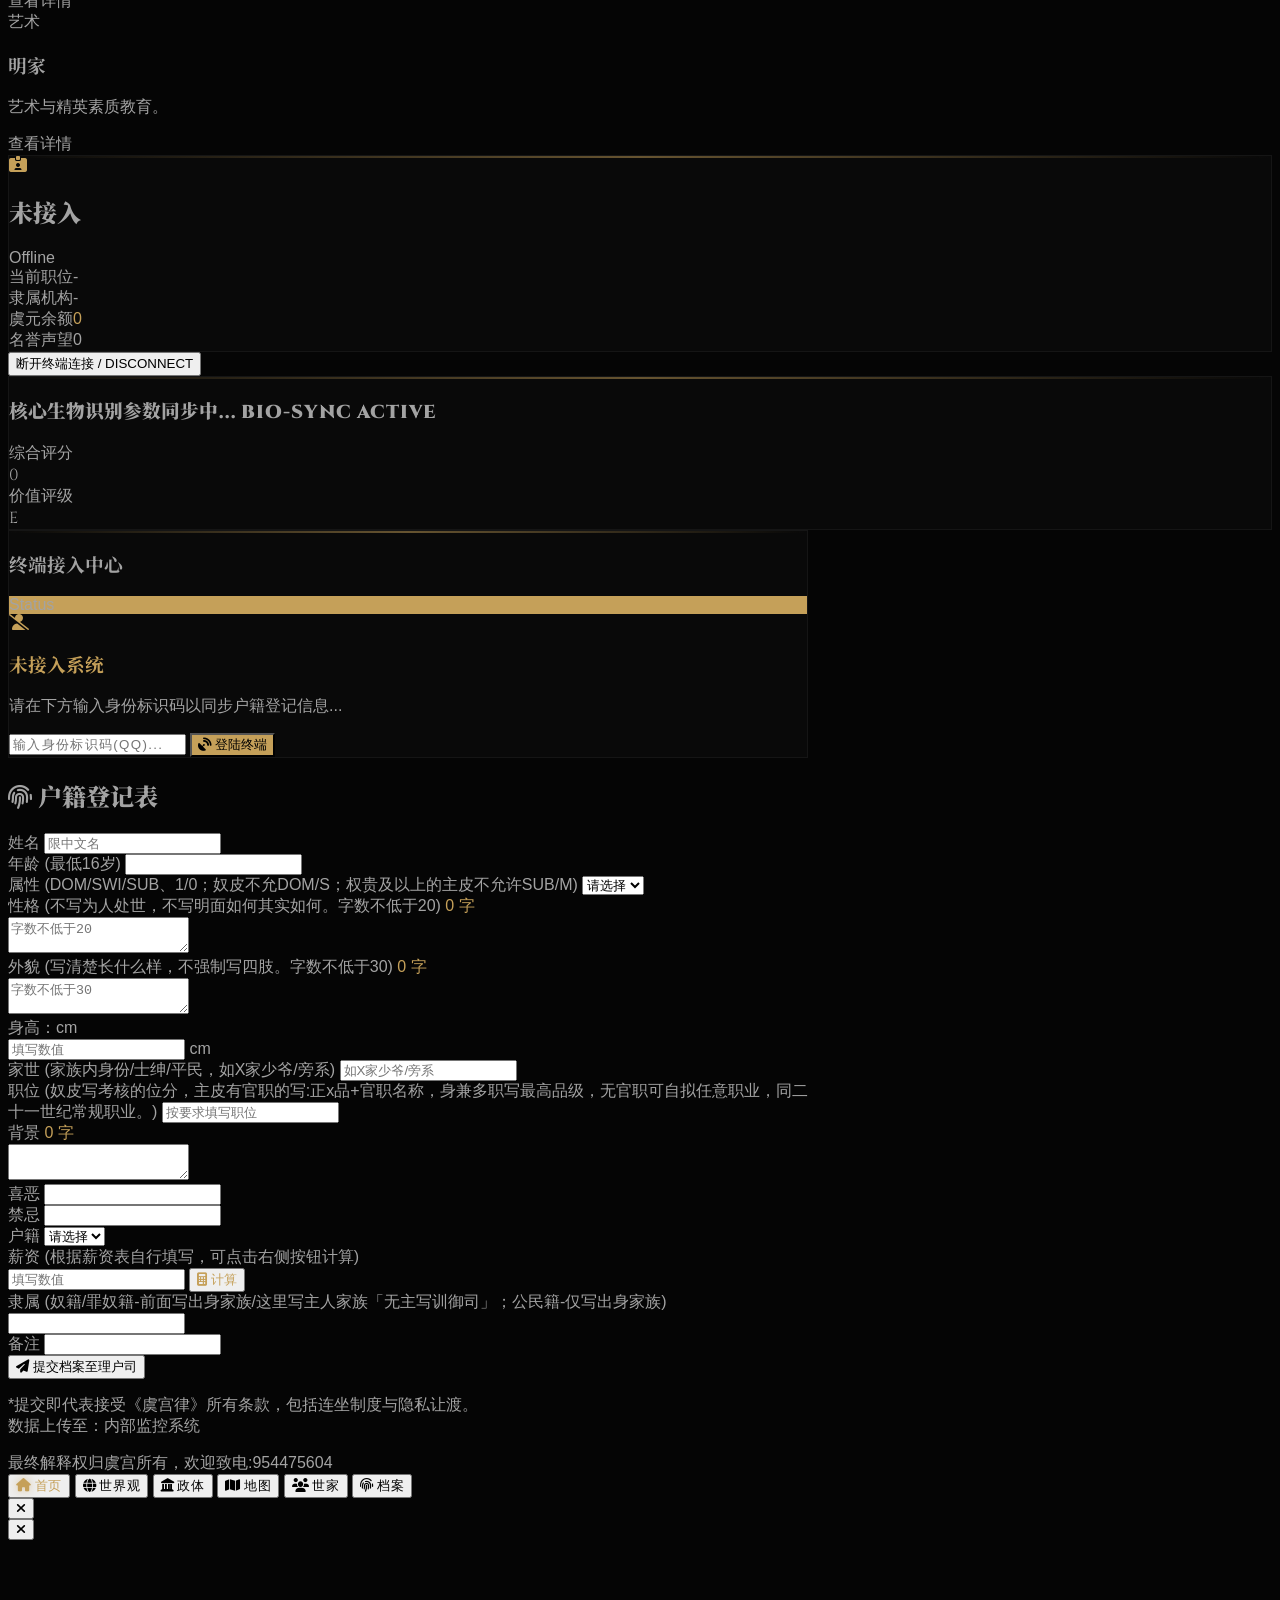
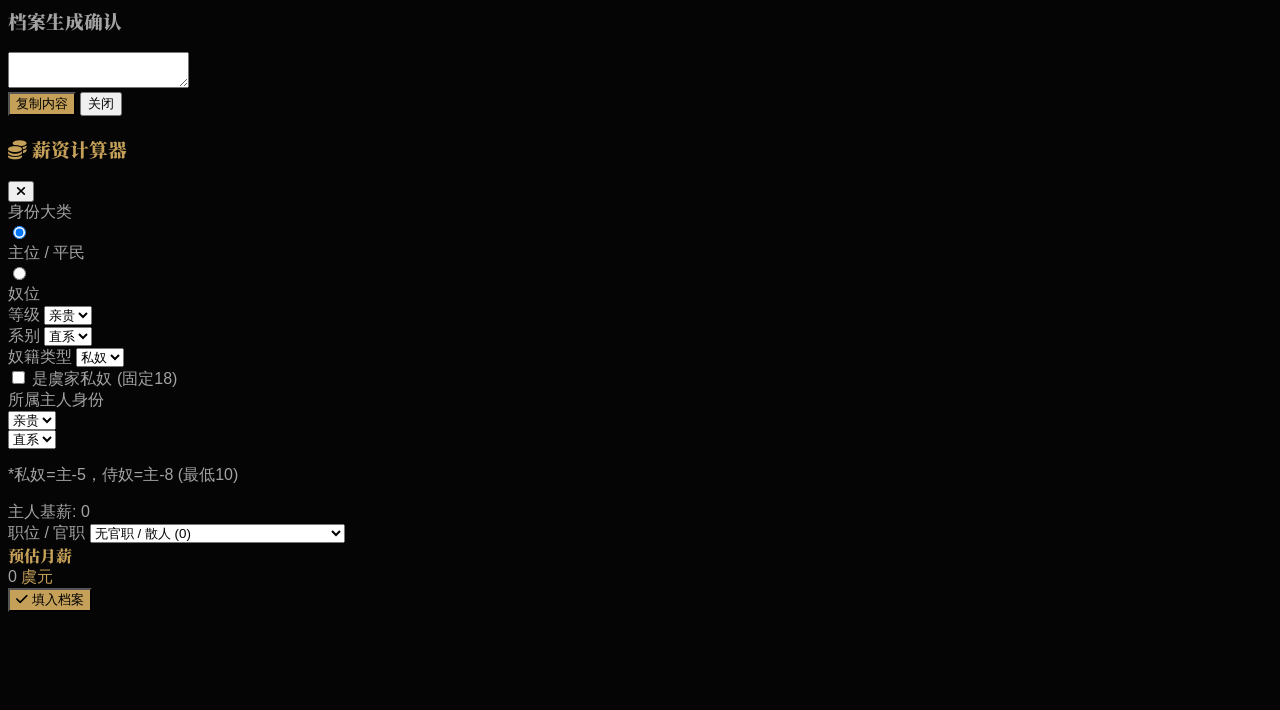
==== commit 55297739: "Add archive directory page" ====
--- a/index.html
+++ b/index.html
@@ -25,6 +25,11 @@
         </div>
 
         <div class="flex items-center gap-6">
+            <button onclick="location.href='archives.html'"
+                class="mobile-archive-entry md:hidden text-[10px] text-black bg-yu-gold px-3 py-2 font-bold tracking-widest">
+                档案库
+            </button>
+
             <div id="user-status-area" class="flex items-center gap-3">
                 <div id="status-offline" class="flex items-center gap-2">
                     <span class="w-2 h-2 bg-gray-600 rounded-full animate-pulse"></span>
@@ -44,6 +49,7 @@
                 <button onclick="switchTab('politics')" class="tab-btn py-2">政体</button>
                 <button onclick="switchTab('map')" class="tab-btn py-2">地图</button>
                 <button onclick="switchTab('families')" class="tab-btn py-2">世家</button>
+                <button onclick="location.href='archives.html'" class="tab-btn py-2">档案库</button>
                 <button onclick="switchTab('profile')" id="nav-profile-btn"
                     class="tab-btn text-white bg-red-900/80 px-4 py-2 rounded-sm border border-red-900">档案</button>
             </nav>
@@ -80,6 +86,14 @@
                     欢迎访问虞宫官方终端<br>
                     请谨记：在这里，血统决定高度，高主位对低主位拥有天然权威。
                 </p>
+
+                <div class="pt-8 reveal-item delay-500 md:hidden">
+                    <button onclick="location.href='archives.html'"
+                        class="inline-flex items-center justify-center gap-2 bg-yu-gold text-black px-6 py-3 text-xs font-bold tracking-[0.2em]">
+                        <i class="fas fa-address-book"></i>
+                        档案库
+                    </button>
+                </div>
             </div>
 
             <div class="grid md:grid-cols-3 gap-4 md:gap-6 text-center reveal-item delay-500">
--- a/css/style.css
+++ b/css/style.css
@@ -9,6 +9,11 @@
             
             --deep-black: #050505;
             --panel-bg: #0a0a0a;
+        }
+
+        html {
+            background-color: var(--deep-black);
+            overflow-x: hidden;
         }
 
         body {
@@ -116,8 +121,29 @@
 
         /* 导航状态 */
         .tab-btn.active { color: var(--yu-gold); border-bottom: 2px solid var(--yu-gold); }
+        .bottom-nav-item {
+            flex: 1 1 0;
+            width: auto !important;
+            min-width: 0;
+        }
         .bottom-nav-item.active i { color: var(--yu-gold); text-shadow: 0 0 10px rgba(197, 160, 89, 0.5); }
         .bottom-nav-item.active span { color: var(--yu-gold); }
+
+        @media (max-width: 767px) {
+            body:not(.archive-page) > nav.fixed {
+                display: grid !important;
+                grid-template-columns: repeat(6, minmax(0, 1fr));
+            }
+
+            body.archive-page > nav.fixed {
+                display: grid !important;
+                grid-template-columns: repeat(2, minmax(0, 1fr));
+            }
+
+            body > nav.fixed .bottom-nav-item {
+                width: 100% !important;
+            }
+        }
 
         /* 表格样式 */
         table.custom-table th {
@@ -259,10 +285,20 @@
     transition: all 0.3s;
     letter-spacing: 0.1em;
 }
-input#login-qq:focus {
-    box-shadow: 0 0 15px rgba(197, 160, 89, 0.1);
-    background: rgba(197, 160, 89, 0.02);
-}
+        input#login-qq:focus {
+            box-shadow: 0 0 15px rgba(197, 160, 89, 0.1);
+            background: rgba(197, 160, 89, 0.02);
+        }
+
+        .mobile-archive-entry {
+            box-shadow: 0 0 16px rgba(197, 160, 89, 0.18);
+        }
+
+        @media (max-width: 420px) {
+            #user-status-area {
+                display: none;
+            }
+        }
 
 /* 优化预览卡片的文字对齐 */
 #login-status-preview .text-left {
@@ -319,6 +355,584 @@
     box-shadow: 0 0 30px rgba(255, 68, 68, 0.2);
 }
 
+/* ==========================================================================
+   档案总库独立页
+   ========================================================================== */
+
+.archive-page {
+    min-height: 100vh;
+    background:
+        radial-gradient(circle at 15% 10%, rgba(197, 160, 89, 0.14), transparent 28rem),
+        radial-gradient(circle at 90% 18%, rgba(59, 130, 246, 0.1), transparent 24rem),
+        linear-gradient(180deg, #050505 0%, #080808 58%, #020202 100%);
+}
+
+.archive-shell {
+    width: min(1180px, calc(100% - 32px));
+    margin: 0 auto;
+    padding: 6.5rem 0 8rem;
+}
+
+.archive-hero {
+    display: grid;
+    grid-template-columns: minmax(0, 1fr) 220px;
+    gap: 2rem;
+    align-items: end;
+    min-height: 310px;
+    border-bottom: 1px solid rgba(255, 255, 255, 0.08);
+    position: relative;
+}
+
+.archive-hero::before {
+    content: "";
+    position: absolute;
+    inset: auto 0 0;
+    height: 1px;
+    background: linear-gradient(90deg, transparent, rgba(197, 160, 89, 0.85), transparent);
+}
+
+.archive-hero-copy h2 {
+    color: #fff;
+    font-family: '方正粗雅宋简体', 'FZCuYaSong-r-GBK', 'Noto Serif SC', serif;
+    font-size: clamp(2.2rem, 6vw, 4.9rem);
+    letter-spacing: 0;
+    line-height: 1;
+    margin: 1rem 0 1.25rem;
+    text-shadow: 0 0 26px rgba(197, 160, 89, 0.22);
+}
+
+.archive-hero-copy p {
+    color: #9ca3af;
+    max-width: 620px;
+    line-height: 1.9;
+    font-size: 0.95rem;
+    overflow-wrap: anywhere;
+}
+
+.archive-kicker {
+    display: block;
+    color: var(--yu-gold);
+    font-family: 'Cinzel', serif;
+    font-size: 0.68rem;
+    letter-spacing: 0.16em;
+}
+
+.archive-hero-mark {
+    justify-self: end;
+    width: 190px;
+    aspect-ratio: 1;
+    display: grid;
+    place-items: center;
+    border: 1px solid rgba(197, 160, 89, 0.22);
+    background:
+        linear-gradient(135deg, rgba(255, 255, 255, 0.06), transparent),
+        rgba(0, 0, 0, 0.45);
+    box-shadow: inset 0 0 50px rgba(197, 160, 89, 0.06);
+}
+
+.archive-hero-mark img {
+    width: 75%;
+    filter: drop-shadow(0 0 18px rgba(197, 160, 89, 0.35));
+}
+
+.archive-banner {
+    margin-top: 1.5rem;
+    display: flex;
+    align-items: center;
+    gap: 0.75rem;
+    border: 1px solid rgba(255, 255, 255, 0.08);
+    background: rgba(255, 255, 255, 0.035);
+    padding: 0.9rem 1rem;
+    color: #cbd5e1;
+    font-size: 0.78rem;
+}
+
+.archive-banner span {
+    min-width: 0;
+    overflow-wrap: anywhere;
+}
+
+.archive-banner-ok {
+    border-color: rgba(16, 185, 129, 0.28);
+    color: #bbf7d0;
+}
+
+.archive-banner-warn {
+    border-color: rgba(197, 160, 89, 0.34);
+    color: #f5e6bd;
+}
+
+.archive-metrics {
+    margin: 1.5rem 0;
+    display: grid;
+    grid-template-columns: repeat(4, minmax(0, 1fr));
+    border: 1px solid rgba(255, 255, 255, 0.07);
+    background: rgba(0, 0, 0, 0.42);
+}
+
+.archive-metrics div {
+    padding: 1.2rem;
+    border-right: 1px solid rgba(255, 255, 255, 0.07);
+}
+
+.archive-metrics div:last-child {
+    border-right: 0;
+}
+
+.archive-metrics span {
+    display: block;
+    color: #64748b;
+    font-size: 0.72rem;
+    margin-bottom: 0.45rem;
+}
+
+.archive-metrics strong {
+    color: #fff;
+    font-family: 'Cinzel', serif;
+    font-size: 1.7rem;
+    letter-spacing: 0.02em;
+}
+
+.archive-toolbar {
+    display: grid;
+    grid-template-columns: minmax(0, 1fr) 190px;
+    gap: 0.9rem;
+    margin-bottom: 1rem;
+}
+
+.archive-search,
+.archive-select {
+    min-height: 48px;
+    border: 1px solid rgba(255, 255, 255, 0.1);
+    background: rgba(0, 0, 0, 0.72);
+    color: #e5e7eb;
+}
+
+.archive-search {
+    display: flex;
+    align-items: center;
+    gap: 0.75rem;
+    padding: 0 1rem;
+}
+
+.archive-search i {
+    color: var(--yu-gold);
+}
+
+.archive-search input {
+    width: 100%;
+    background: transparent;
+    outline: none;
+    color: #fff;
+    font-size: 0.9rem;
+}
+
+.archive-search input::placeholder {
+    color: #5f6673;
+}
+
+.archive-select {
+    padding: 0 0.9rem;
+    outline: none;
+}
+
+.archive-family-panel {
+    margin-bottom: 1.35rem;
+    border: 1px solid rgba(255, 255, 255, 0.07);
+    background: rgba(255, 255, 255, 0.025);
+}
+
+.archive-panel-heading {
+    display: flex;
+    justify-content: space-between;
+    gap: 1rem;
+    padding: 0.85rem 1rem;
+    color: #d1d5db;
+    font-size: 0.78rem;
+    border-bottom: 1px solid rgba(255, 255, 255, 0.06);
+}
+
+.archive-panel-heading span:last-child {
+    color: #59606c;
+    font-family: 'Cinzel', serif;
+    letter-spacing: 0.08em;
+}
+
+.archive-filter-strip {
+    display: flex;
+    gap: 0.55rem;
+    flex-wrap: wrap;
+    padding: 0.9rem 1rem;
+}
+
+.archive-filter-btn {
+    min-height: 34px;
+    padding: 0 0.9rem;
+    border: 1px solid rgba(255, 255, 255, 0.08);
+    color: #9ca3af;
+    background: rgba(0, 0, 0, 0.52);
+    font-size: 0.76rem;
+    transition: all 0.2s ease;
+}
+
+.archive-filter-btn:hover,
+.archive-filter-btn.active {
+    border-color: rgba(197, 160, 89, 0.7);
+    color: #f8e7bd;
+    background: rgba(197, 160, 89, 0.12);
+}
+
+.archive-grid {
+    display: grid;
+    grid-template-columns: repeat(3, minmax(0, 1fr));
+    gap: 1rem;
+}
+
+.archive-card {
+    min-height: 270px;
+    border: 1px solid rgba(255, 255, 255, 0.08);
+    background:
+        linear-gradient(145deg, rgba(255, 255, 255, 0.05), transparent 42%),
+        rgba(5, 5, 5, 0.86);
+    padding: 1rem;
+    cursor: pointer;
+    transition: transform 0.25s ease, border-color 0.25s ease, background 0.25s ease;
+}
+
+.archive-card:hover {
+    transform: translateY(-3px);
+    border-color: rgba(197, 160, 89, 0.52);
+    background:
+        linear-gradient(145deg, rgba(197, 160, 89, 0.09), transparent 46%),
+        rgba(8, 8, 8, 0.95);
+}
+
+.archive-card-topline {
+    display: flex;
+    justify-content: space-between;
+    gap: 1rem;
+    color: #5f6673;
+    font-size: 0.66rem;
+    font-family: 'Cinzel', 'Noto Serif SC', serif;
+}
+
+.archive-card-main {
+    display: flex;
+    align-items: center;
+    gap: 0.9rem;
+    margin: 1.2rem 0;
+}
+
+.archive-avatar {
+    width: 58px;
+    height: 58px;
+    display: grid;
+    place-items: center;
+    flex: 0 0 auto;
+    border: 1px solid rgba(197, 160, 89, 0.38);
+    background: #090909;
+    color: var(--yu-gold);
+    font-family: 'Noto Serif SC', serif;
+    font-size: 1.2rem;
+}
+
+.archive-avatar.large {
+    width: 78px;
+    height: 78px;
+    font-size: 1.45rem;
+}
+
+.archive-card h3 {
+    color: #fff;
+    font-size: 1.35rem;
+    line-height: 1.2;
+    margin-bottom: 0.35rem;
+}
+
+.archive-card p {
+    color: #858b96;
+    font-size: 0.78rem;
+}
+
+.archive-meta {
+    display: flex;
+    flex-wrap: wrap;
+    gap: 0.45rem;
+    min-height: 28px;
+    margin-bottom: 1.2rem;
+}
+
+.archive-chip {
+    display: inline-flex;
+    align-items: center;
+    min-height: 26px;
+    padding: 0 0.65rem;
+    border: 1px solid rgba(255, 255, 255, 0.09);
+    color: #cbd5e1;
+    background: rgba(255, 255, 255, 0.04);
+    font-size: 0.7rem;
+}
+
+.archive-chip.success {
+    color: #86efac;
+    border-color: rgba(16, 185, 129, 0.28);
+}
+
+.archive-chip.info {
+    color: #93c5fd;
+    border-color: rgba(59, 130, 246, 0.28);
+}
+
+.archive-chip.danger {
+    color: #fca5a5;
+    border-color: rgba(239, 68, 68, 0.32);
+}
+
+.archive-card-data {
+    display: grid;
+    gap: 0.65rem;
+    margin: 0;
+}
+
+.archive-card-data div,
+.archive-detail-grid div {
+    display: grid;
+    grid-template-columns: 72px minmax(0, 1fr);
+    gap: 0.7rem;
+    align-items: baseline;
+}
+
+.archive-card-data dt,
+.archive-detail-grid dt {
+    color: #59606c;
+    font-size: 0.72rem;
+}
+
+.archive-card-data dd,
+.archive-detail-grid dd {
+    color: #d1d5db;
+    font-size: 0.78rem;
+    overflow-wrap: anywhere;
+}
+
+.archive-empty {
+    min-height: 260px;
+    display: grid;
+    place-items: center;
+    text-align: center;
+    color: #606977;
+    border: 1px dashed rgba(255, 255, 255, 0.1);
+}
+
+.archive-empty i {
+    color: var(--yu-gold);
+    font-size: 2rem;
+    margin-bottom: 0.75rem;
+}
+
+.archive-empty h3 {
+    color: #fff;
+    font-size: 1.1rem;
+    margin-bottom: 0.35rem;
+}
+
+.archive-modal {
+    position: fixed;
+    inset: 0;
+    z-index: 70;
+    display: flex;
+    align-items: center;
+    justify-content: center;
+    background: rgba(0, 0, 0, 0.82);
+    backdrop-filter: blur(10px);
+    padding: 1rem;
+}
+
+.archive-modal.hidden {
+    display: none;
+}
+
+.archive-modal-card {
+    width: min(760px, 100%);
+    max-height: min(86vh, 900px);
+    overflow-y: auto;
+    border: 1px solid rgba(197, 160, 89, 0.38);
+    background:
+        linear-gradient(150deg, rgba(197, 160, 89, 0.08), transparent 32%),
+        #080808;
+    padding: 1.5rem;
+    position: relative;
+    box-shadow: 0 24px 70px rgba(0, 0, 0, 0.55);
+}
+
+.archive-modal-close {
+    position: absolute;
+    top: 1rem;
+    right: 1rem;
+    width: 34px;
+    height: 34px;
+    display: grid;
+    place-items: center;
+    color: #9ca3af;
+    border: 1px solid rgba(255, 255, 255, 0.09);
+    background: rgba(0, 0, 0, 0.5);
+}
+
+.archive-modal-close:hover {
+    color: #fff;
+    border-color: rgba(197, 160, 89, 0.5);
+}
+
+.archive-modal-header {
+    display: flex;
+    gap: 1rem;
+    align-items: center;
+    padding-right: 3rem;
+    margin-bottom: 1.5rem;
+}
+
+.archive-modal-header h2 {
+    color: #fff;
+    font-size: 2rem;
+    line-height: 1.15;
+    margin: 0.25rem 0;
+}
+
+.archive-modal-header p {
+    color: #9ca3af;
+    font-size: 0.85rem;
+}
+
+.archive-detail-section {
+    border-top: 1px solid rgba(255, 255, 255, 0.08);
+    padding-top: 1rem;
+    margin-top: 1rem;
+}
+
+.archive-detail-section h3 {
+    color: var(--yu-gold);
+    font-size: 0.92rem;
+    margin-bottom: 0.8rem;
+}
+
+.archive-detail-grid {
+    display: grid;
+    gap: 0.65rem;
+}
+
+.archive-detail-grid.compact {
+    grid-template-columns: repeat(3, minmax(0, 1fr));
+}
+
+.archive-detail-grid.compact div {
+    display: block;
+    border: 1px solid rgba(255, 255, 255, 0.07);
+    background: rgba(255, 255, 255, 0.03);
+    padding: 0.85rem;
+}
+
+.archive-detail-grid.compact dd {
+    color: #fff;
+    font-family: 'Cinzel', serif;
+    font-size: 1.15rem;
+    margin-top: 0.25rem;
+}
+
+.archive-stat-list {
+    display: grid;
+    grid-template-columns: repeat(2, minmax(0, 1fr));
+    gap: 0.85rem 1.25rem;
+}
+
+.archive-stat-row div:first-child {
+    display: flex;
+    justify-content: space-between;
+    color: #9ca3af;
+    font-size: 0.72rem;
+    margin-bottom: 0.35rem;
+}
+
+.archive-stat-row strong {
+    color: #fff;
+}
+
+.archive-stat-track {
+    height: 8px;
+    border: 1px solid rgba(255, 255, 255, 0.05);
+    background: rgba(255, 255, 255, 0.05);
+    overflow: hidden;
+}
+
+.archive-stat-track span {
+    display: block;
+    height: 100%;
+    background: linear-gradient(90deg, var(--yu-gold), #fef3c7);
+}
+
+.archive-notes,
+.archive-muted {
+    color: #9ca3af;
+    line-height: 1.8;
+    font-size: 0.85rem;
+}
+
+@media (max-width: 900px) {
+    .archive-hero {
+        grid-template-columns: 1fr;
+        min-height: 0;
+        padding-bottom: 1.5rem;
+    }
+
+    .archive-hero-mark {
+        justify-self: start;
+        width: 120px;
+    }
+
+    .archive-metrics,
+    .archive-grid {
+        grid-template-columns: repeat(2, minmax(0, 1fr));
+    }
+
+    .archive-toolbar,
+    .archive-stat-list,
+    .archive-detail-grid.compact {
+        grid-template-columns: 1fr;
+    }
+}
+
+@media (max-width: 560px) {
+    .archive-shell {
+        width: min(100% - 24px, 1180px);
+        padding-top: 5.5rem;
+    }
+
+    .archive-hero-copy h2 {
+        font-size: 2rem;
+        line-height: 1.12;
+        max-width: 100%;
+        overflow-wrap: anywhere;
+    }
+
+    .archive-metrics,
+    .archive-grid {
+        grid-template-columns: 1fr;
+    }
+
+    .archive-metrics div {
+        border-right: 0;
+        border-bottom: 1px solid rgba(255, 255, 255, 0.07);
+    }
+
+    .archive-metrics div:last-child {
+        border-bottom: 0;
+    }
+
+    .archive-modal-header {
+        align-items: flex-start;
+        flex-direction: column;
+    }
+}
+
 .cyber-modal-content.error .cyber-modal-title {
     color: #ff4444;
 }
@@ -446,4 +1060,4 @@
 /* 鼠标悬停时加深下划线颜色 */
 .cursor-pointer:hover {
     text-decoration-color: var(--yu-gold) !important;
-}+}
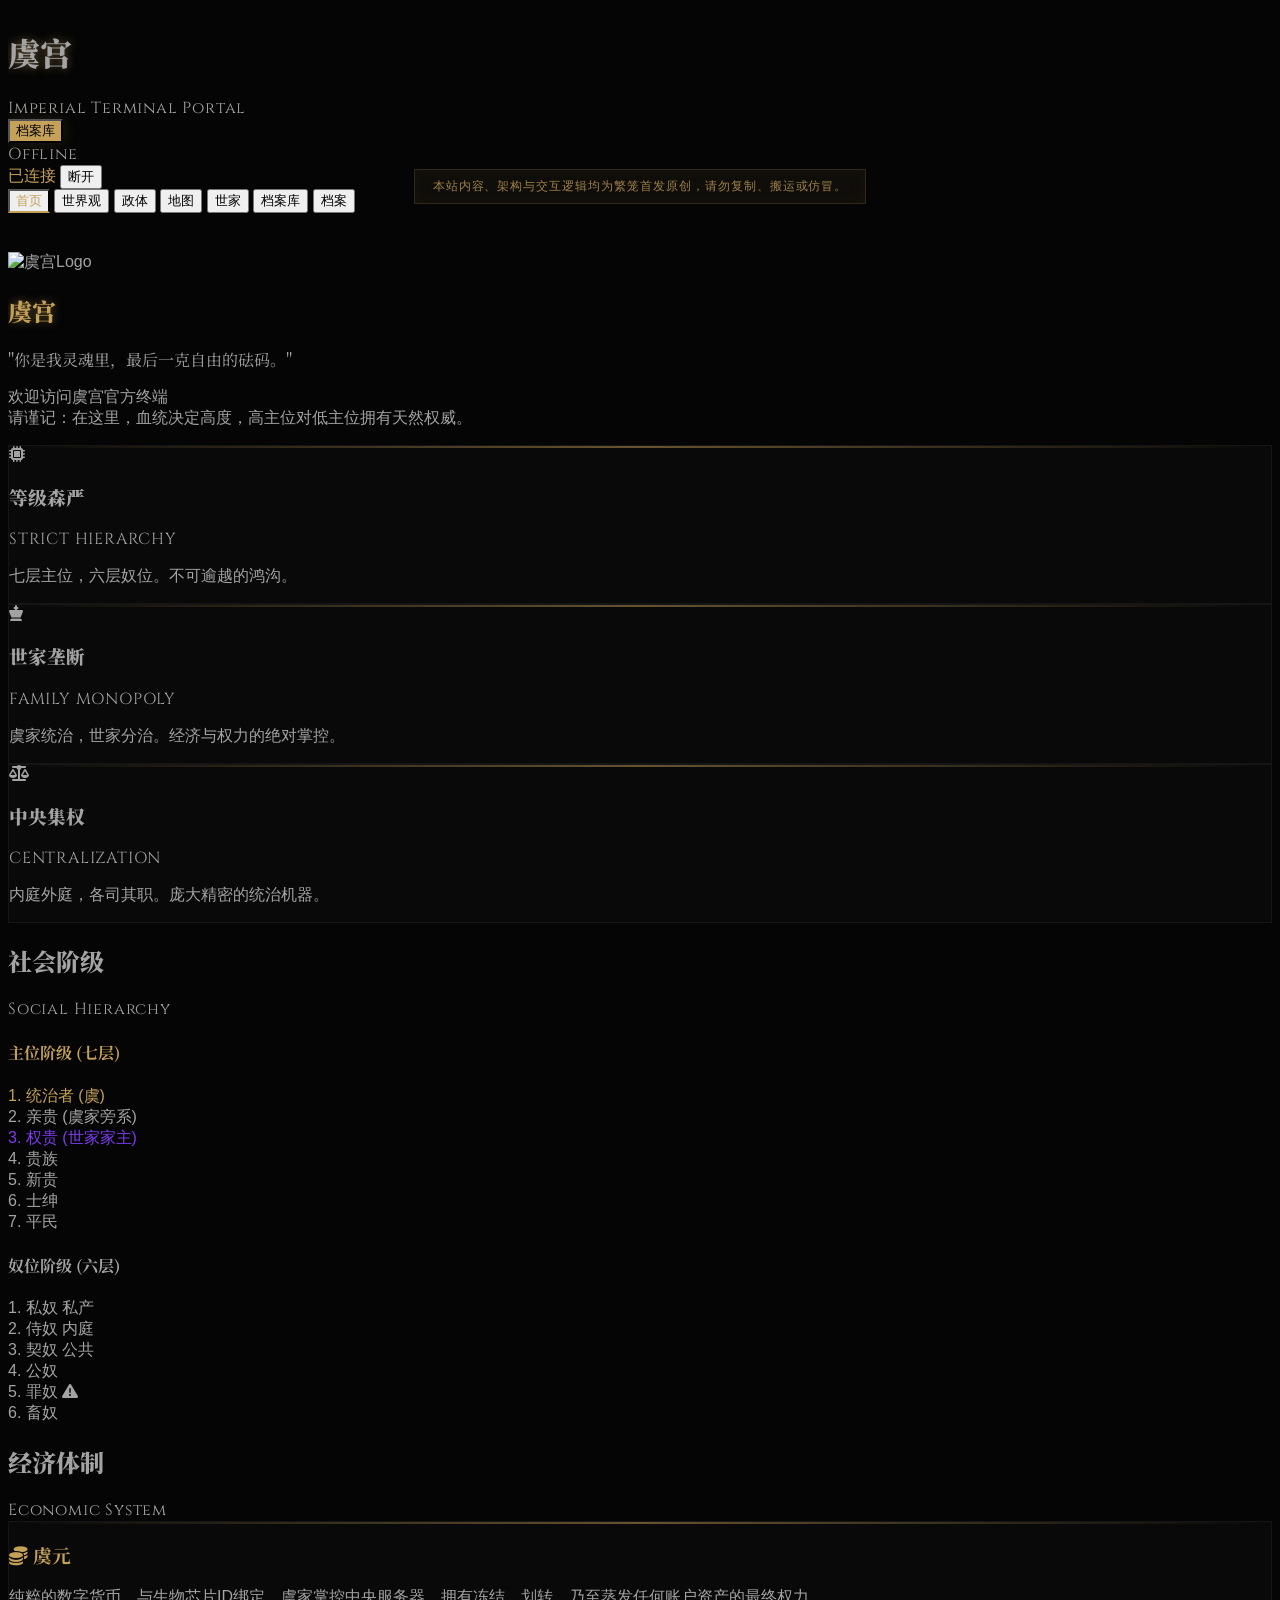
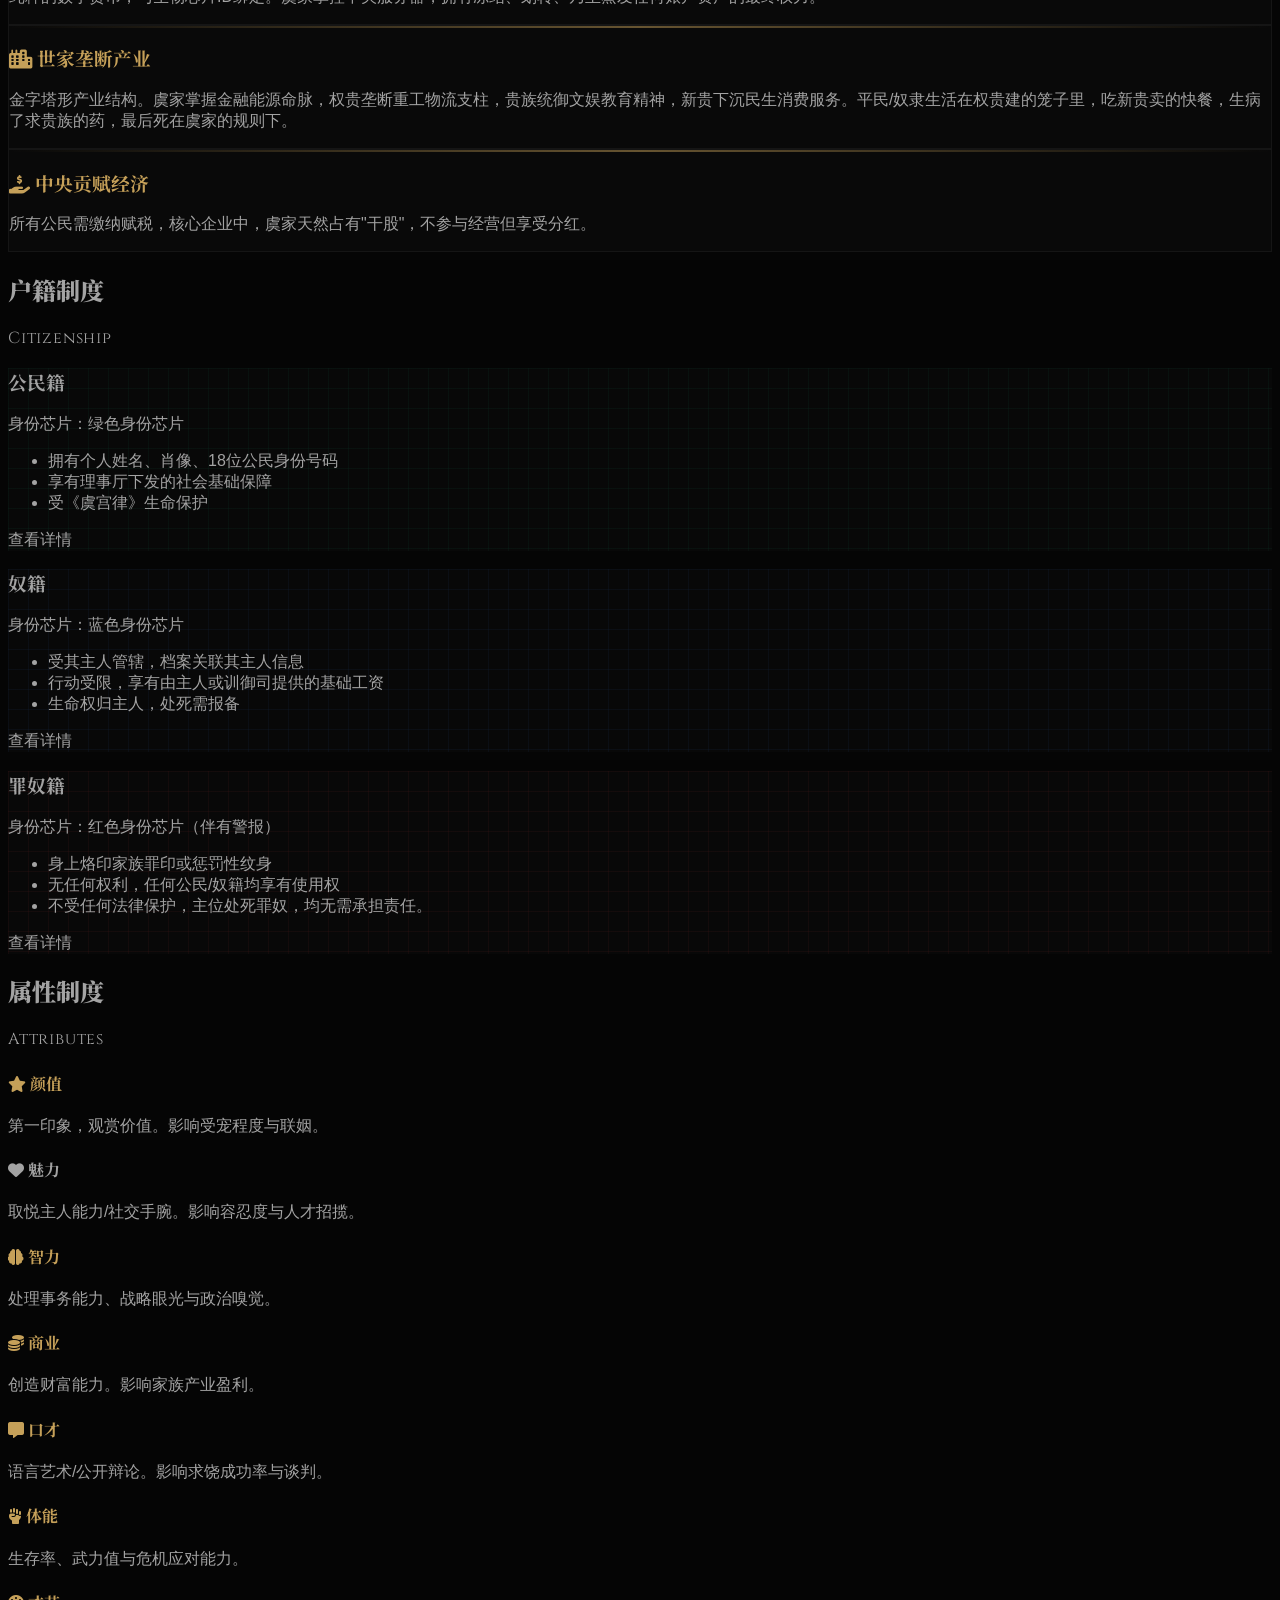
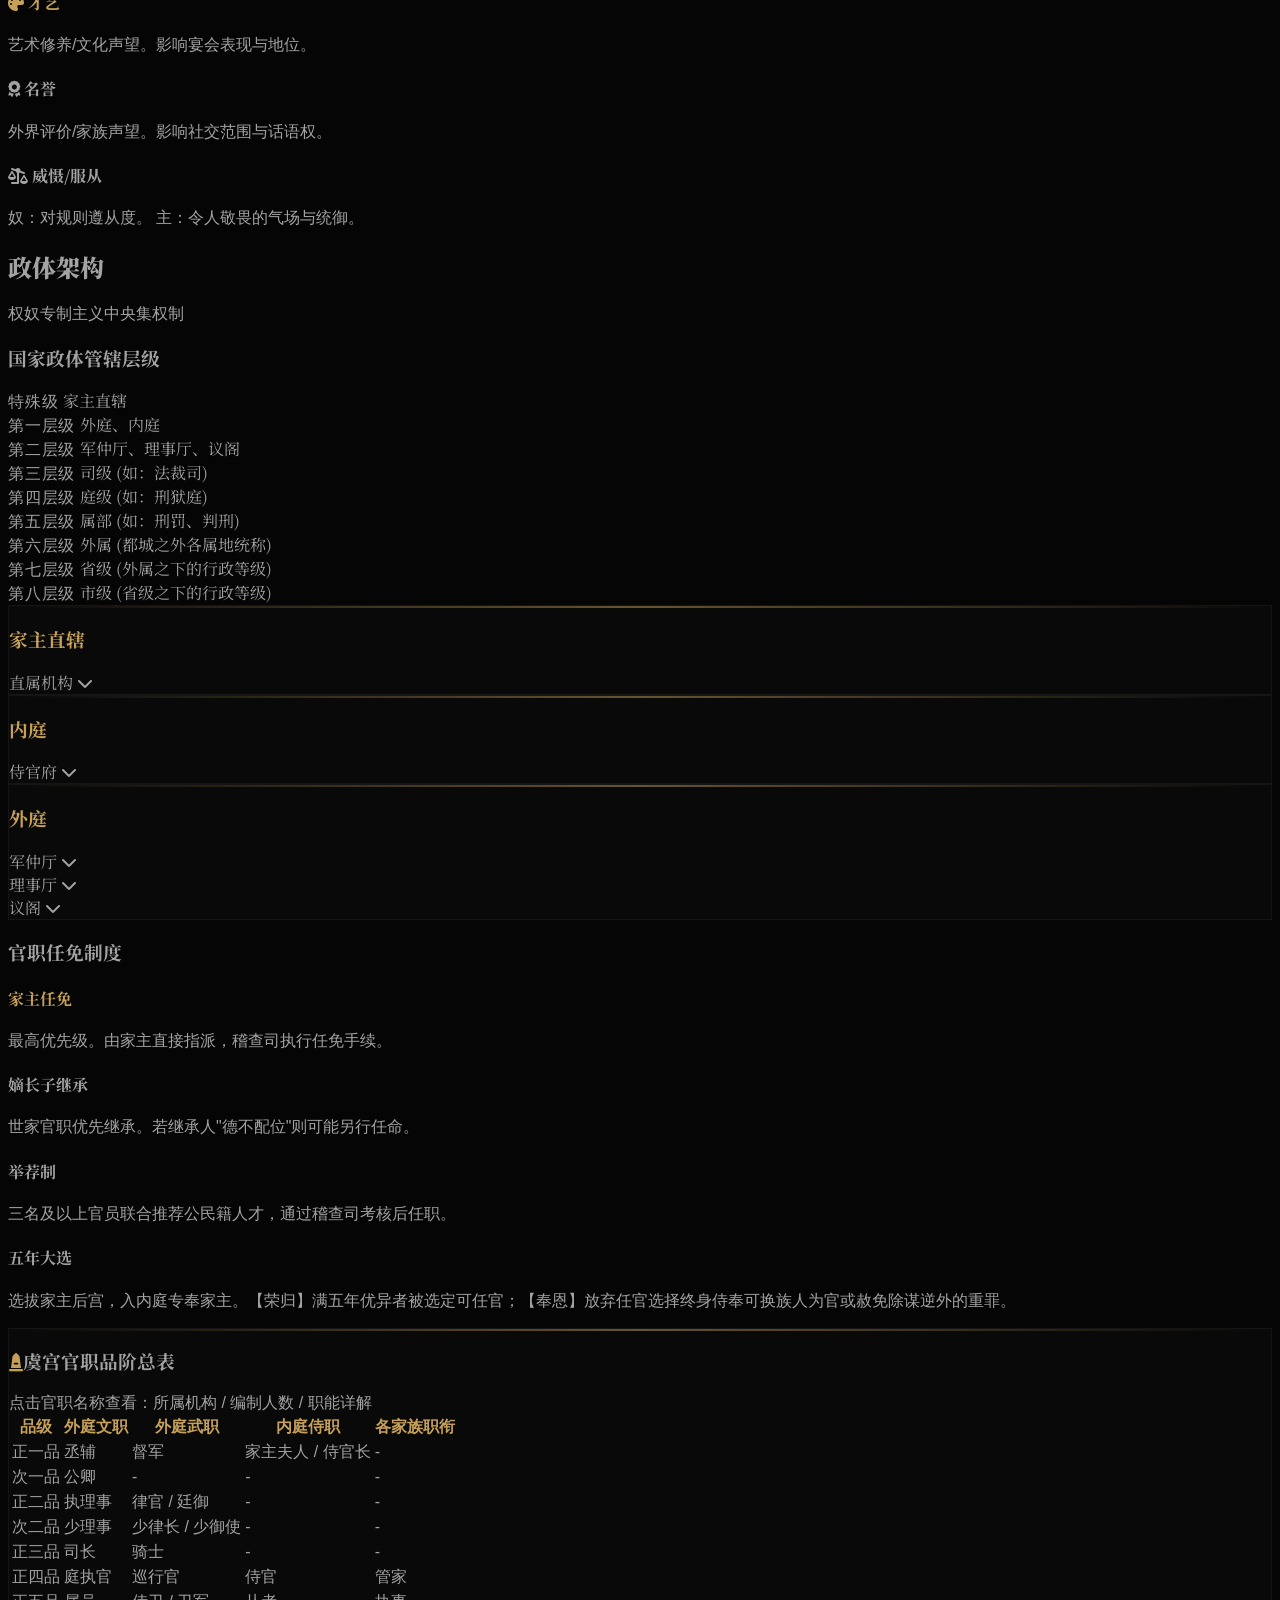
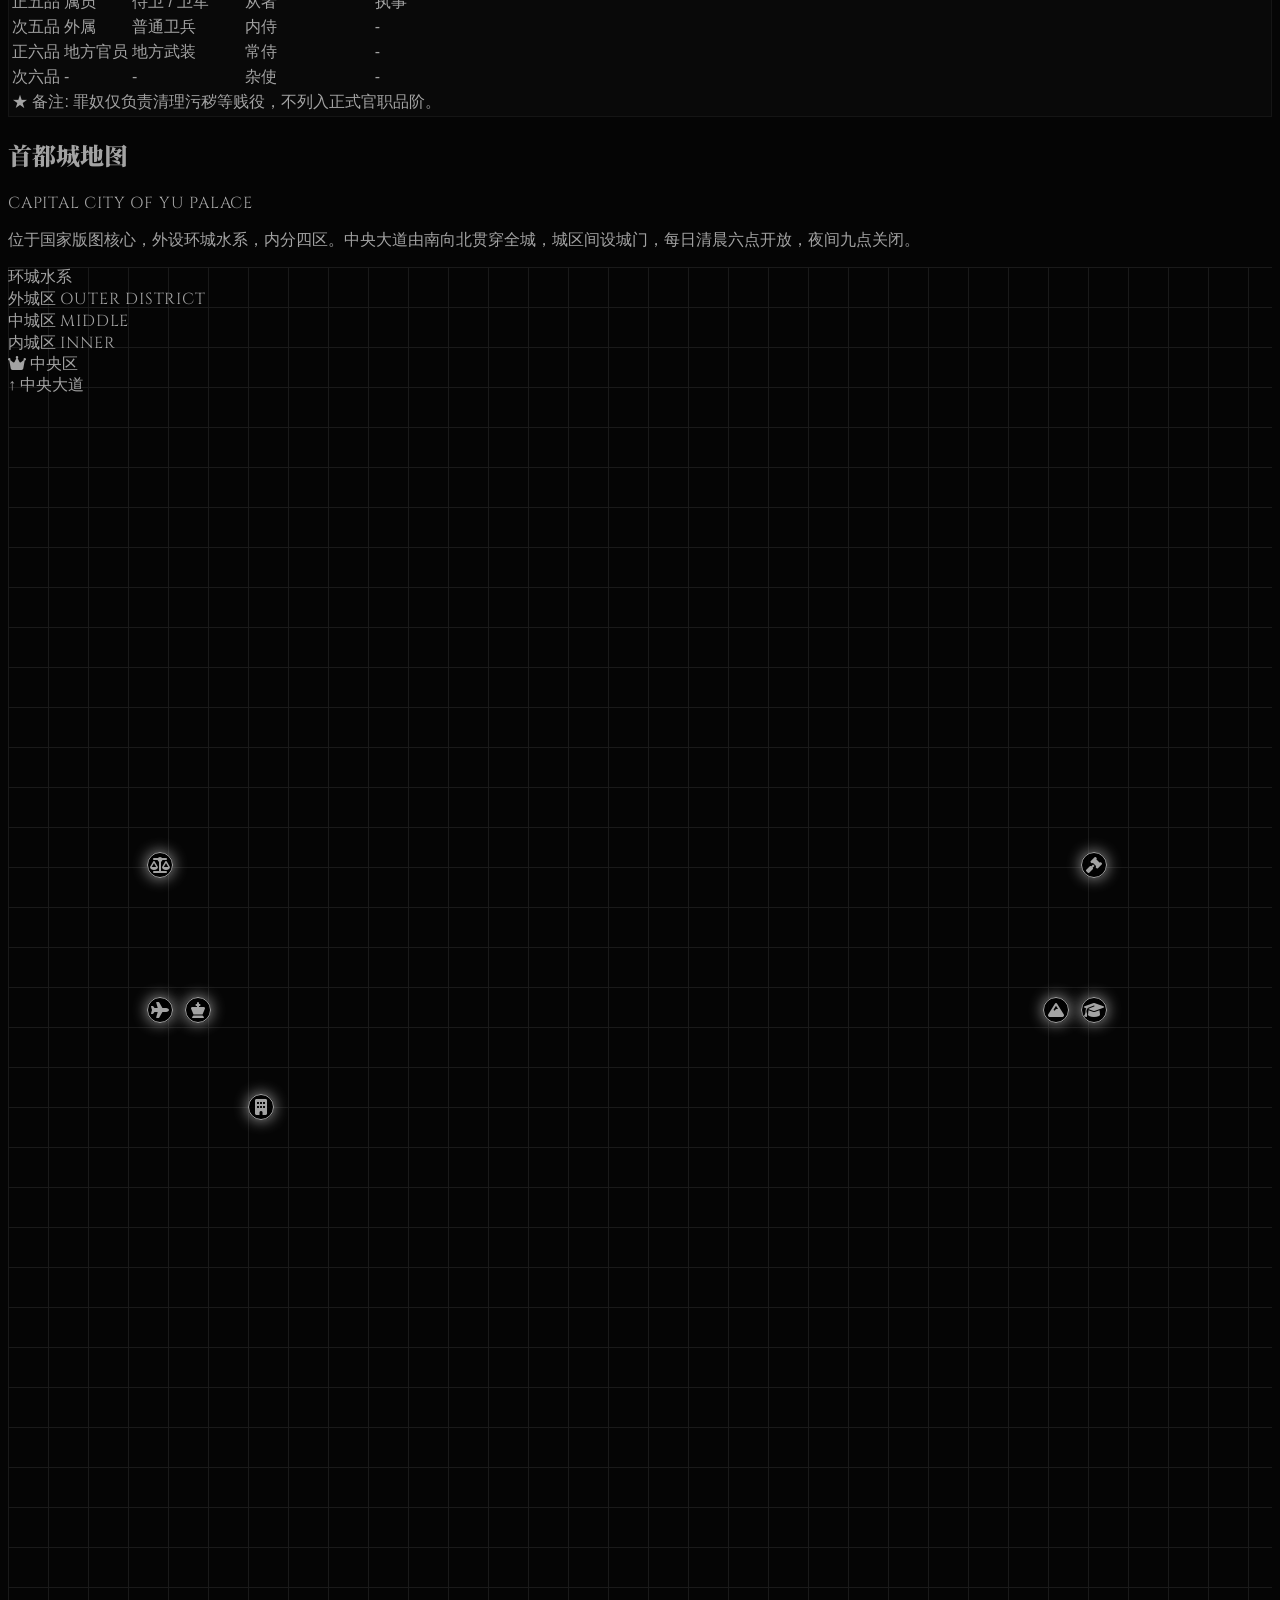
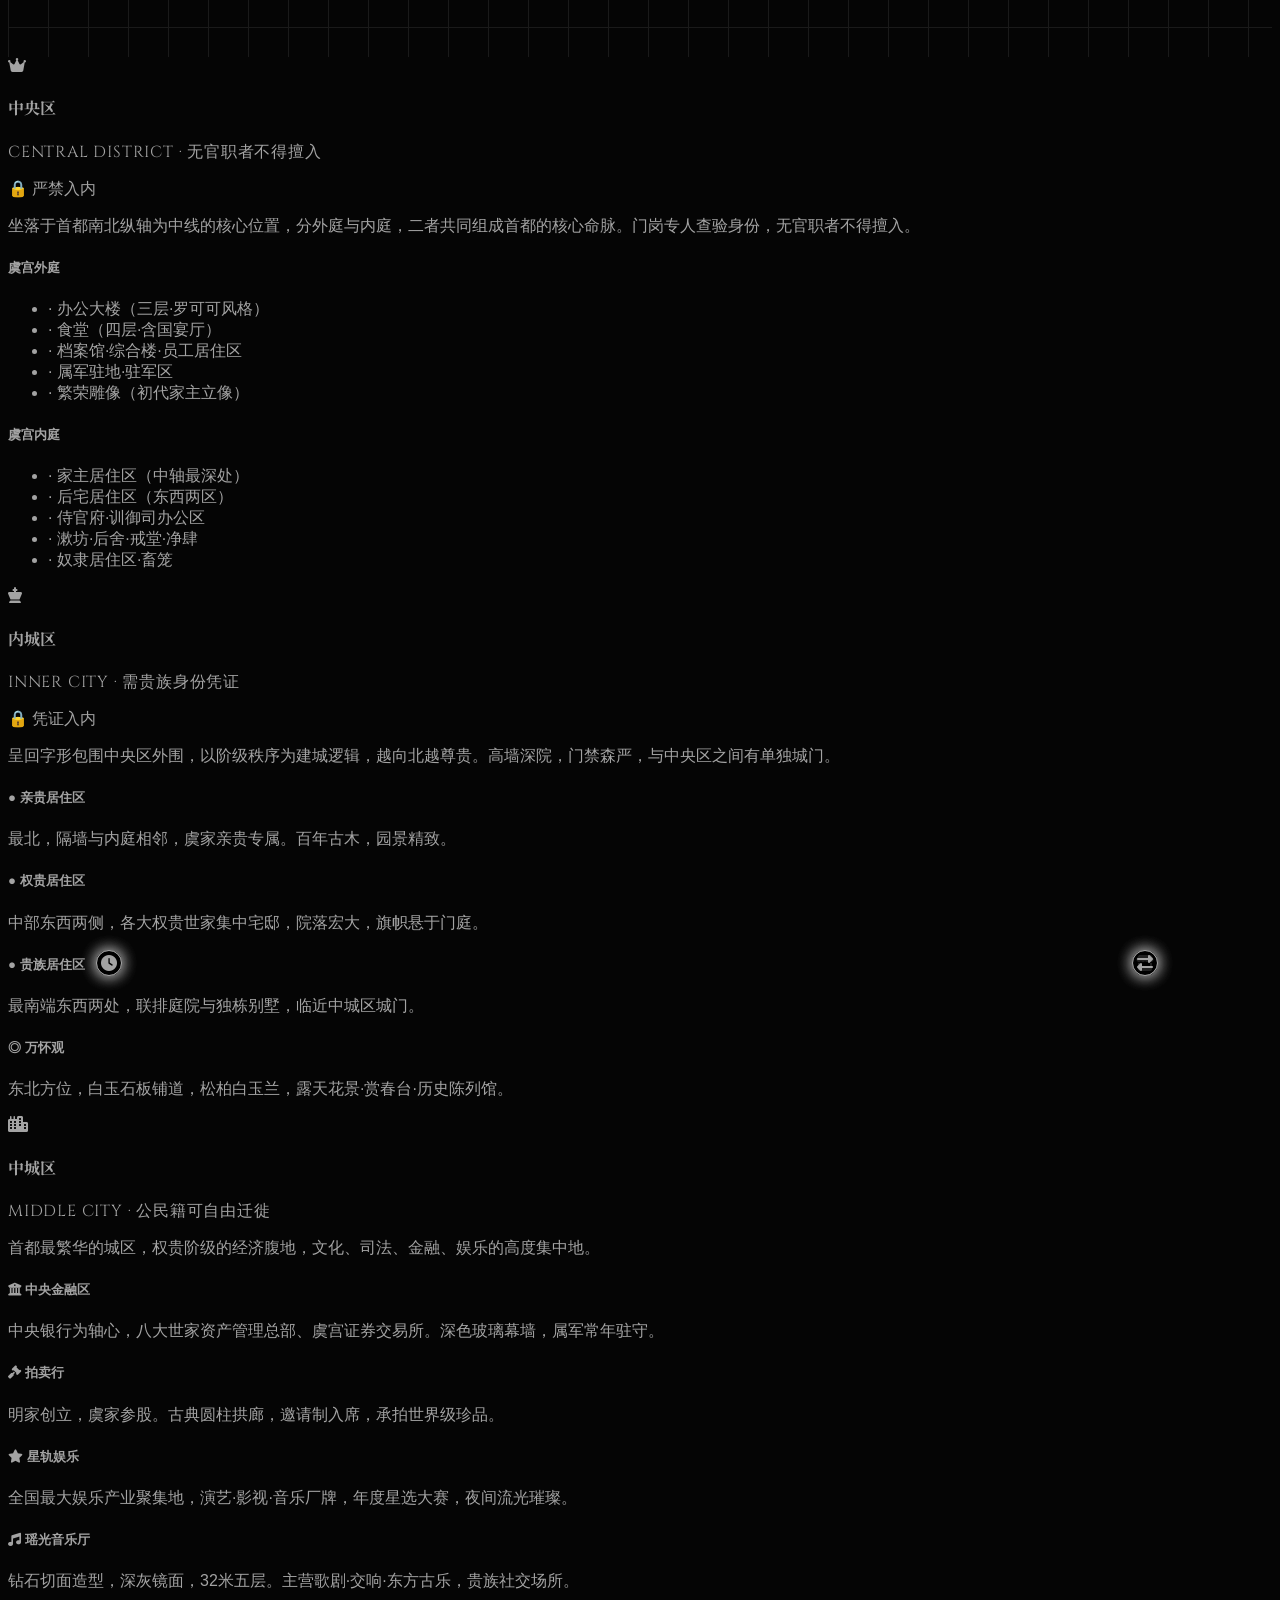
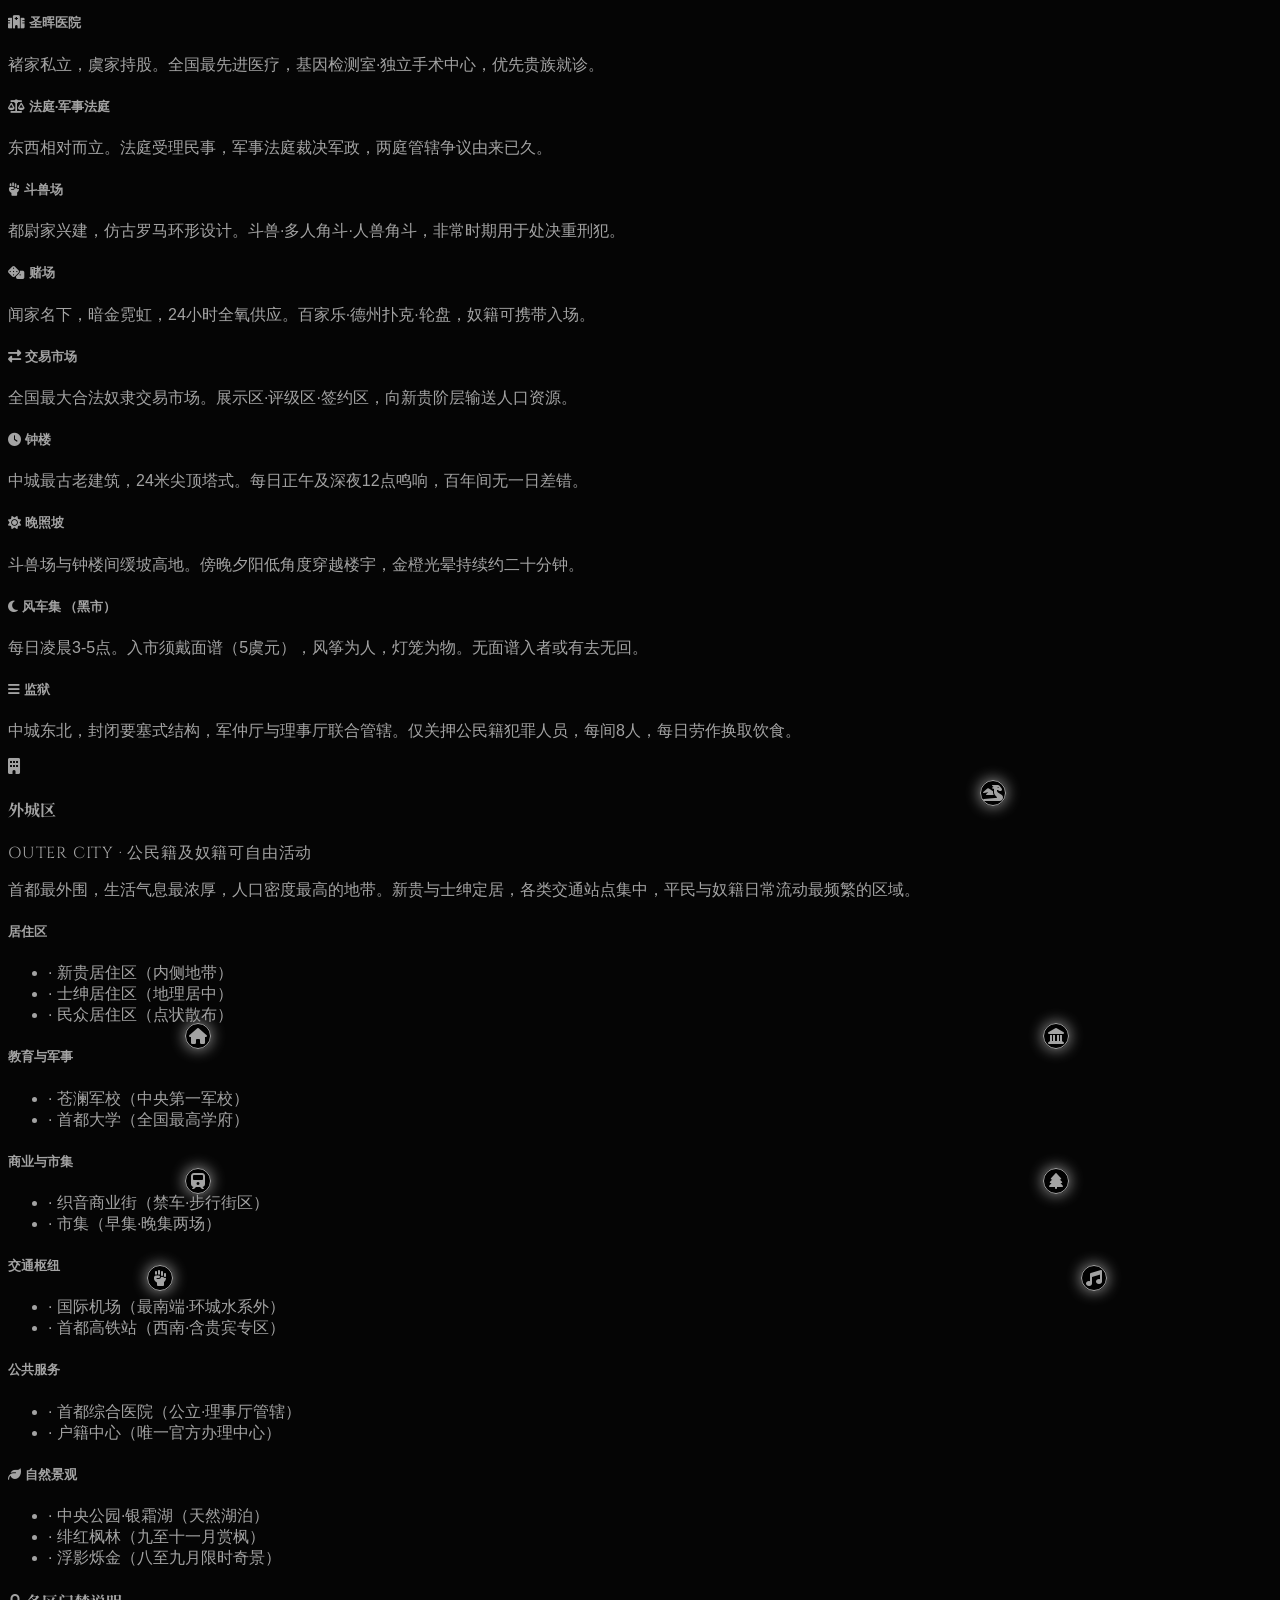
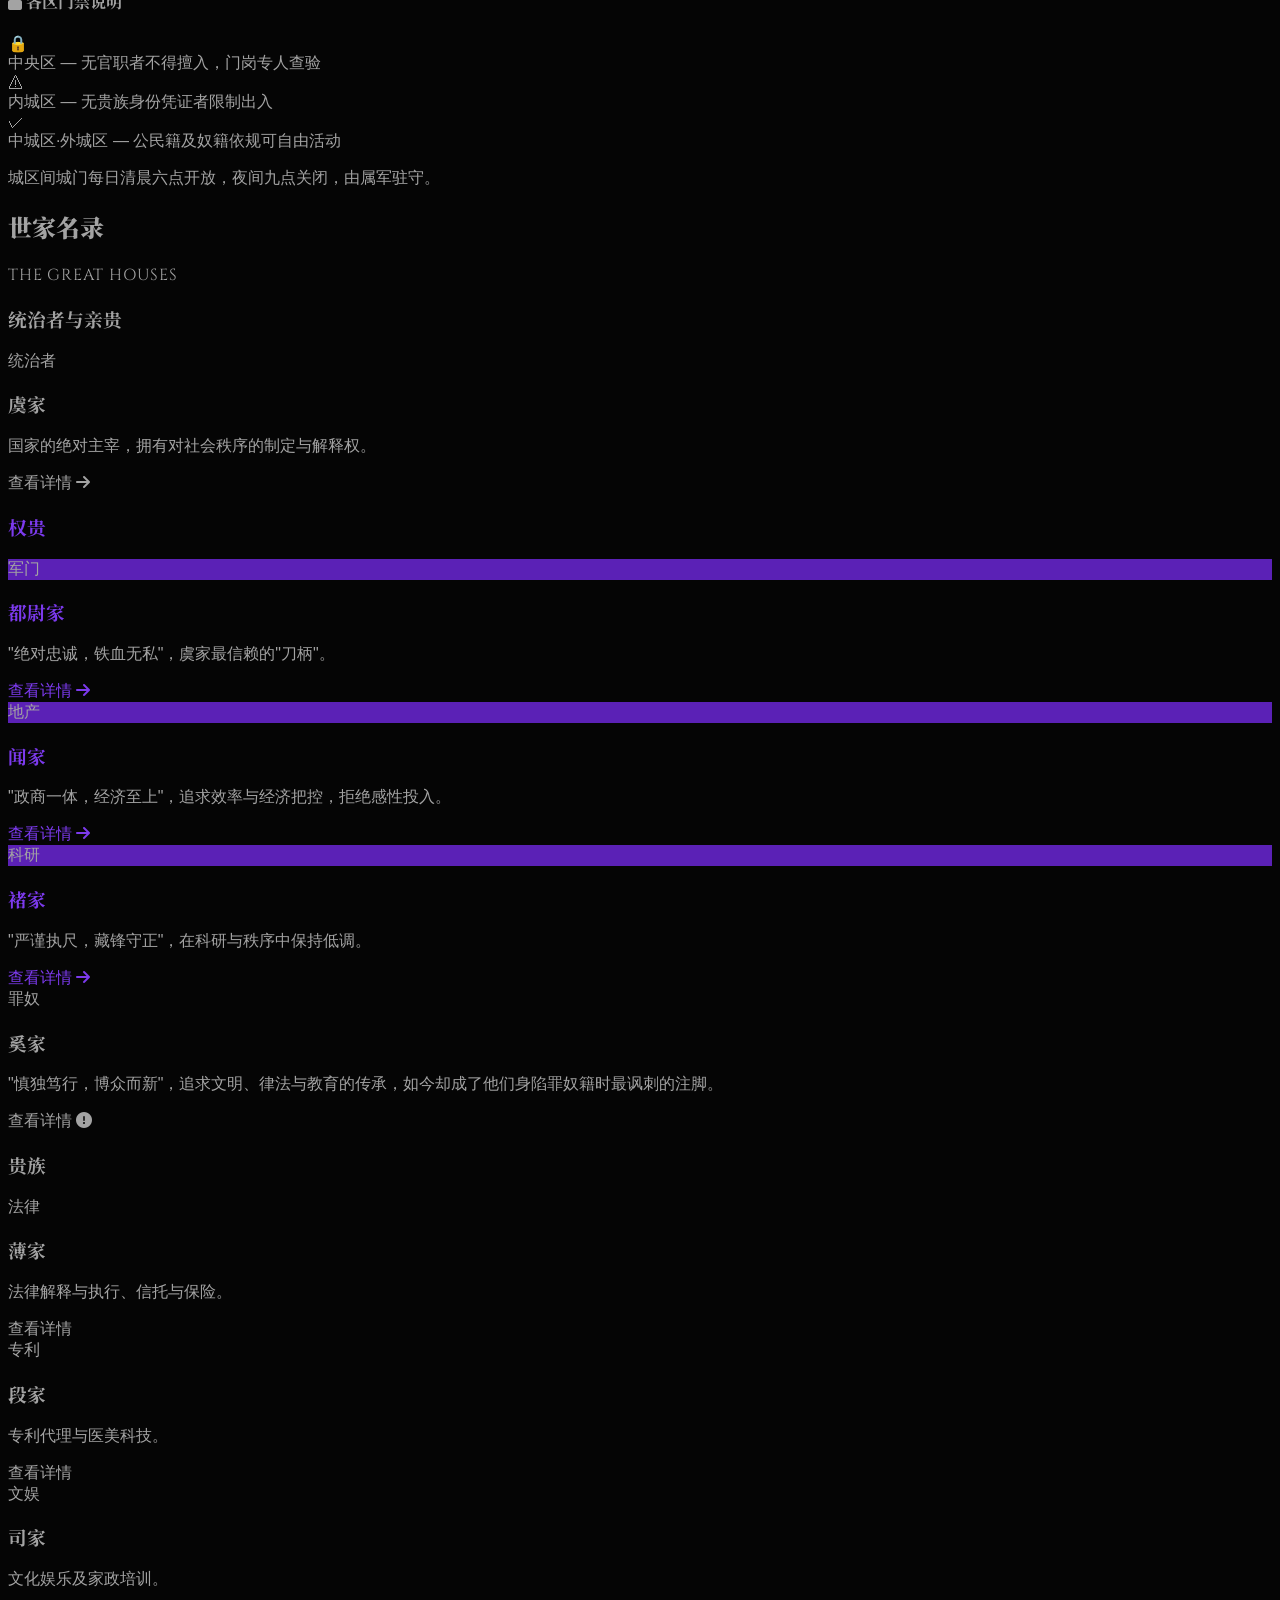
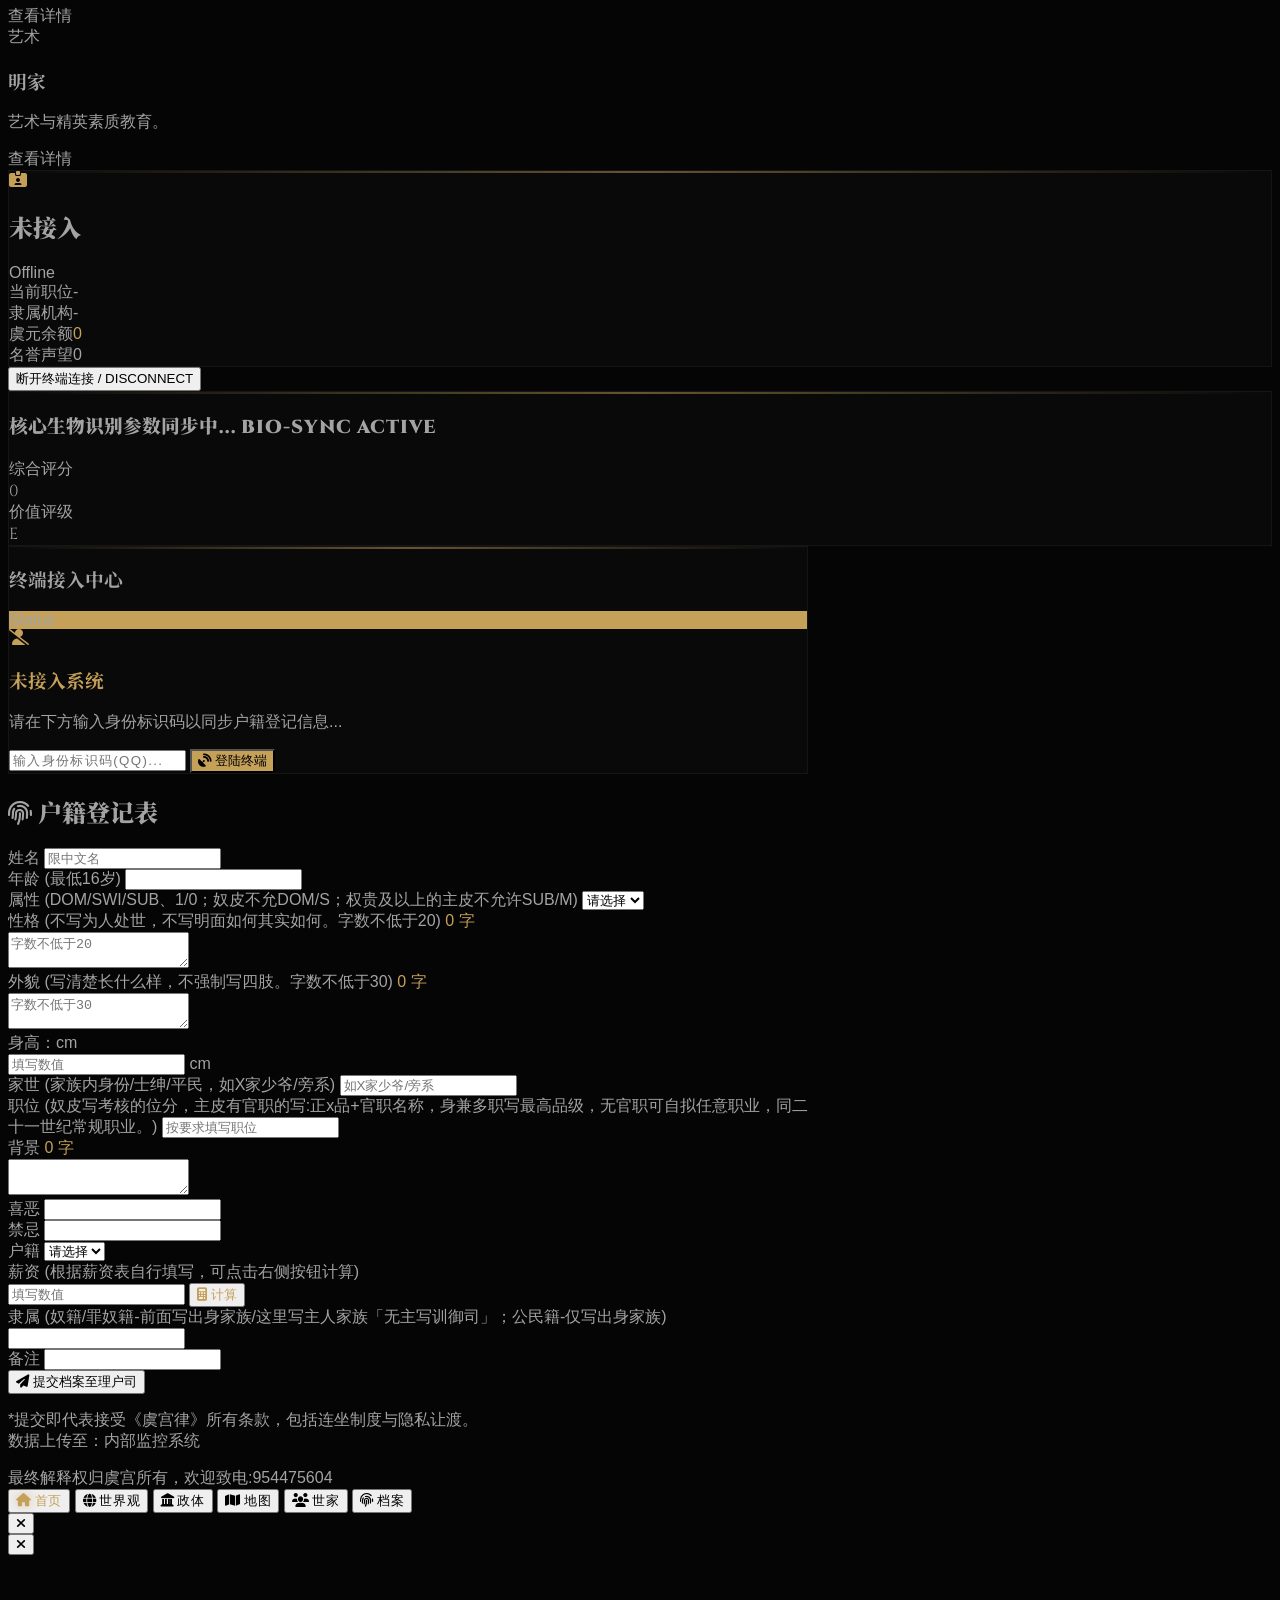
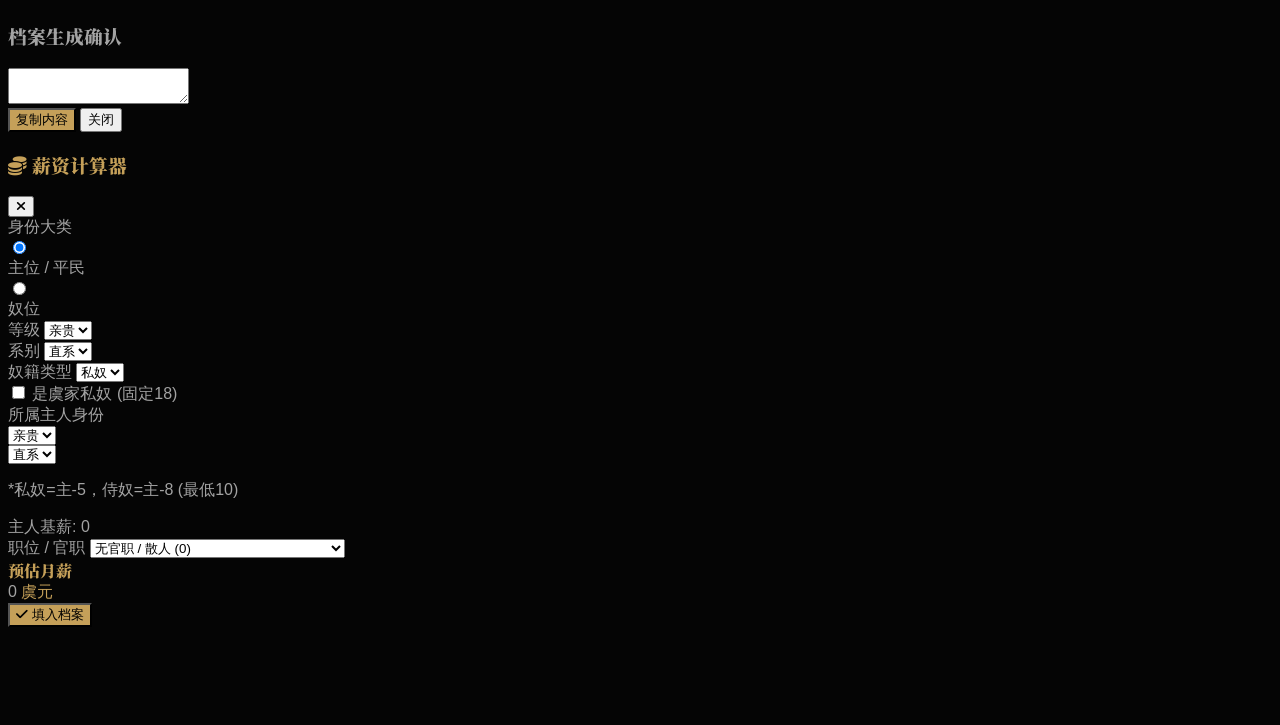
==== commit 5de55395: "Add original notice and gated archive access" ====
--- a/index.html
+++ b/index.html
@@ -5,16 +5,25 @@
     <meta charset="UTF-8">
     <meta name="viewport"
         content="width=device-width, initial-scale=1.0, maximum-scale=1.0, user-scalable=no, viewport-fit=cover">
+    <meta name="author" content="繁笼">
+    <meta name="copyright" content="Copyright 2026 繁笼. All rights reserved.">
+    <meta name="rights" content="本站内容、架构与交互逻辑均为繁笼首发原创，请勿复制、搬运或仿冒。">
+    <meta name="original-source" content="fanlong-yugong-official-2026">
+    <!-- 繁笼官网原创首发：内容设定、页面架构、交互逻辑与前端实现未经授权禁止复制、搬运、镜像或仿冒。 -->
     <title>虞宫官网 | YU PALACE</title>
     <script src="https://cdn.tailwindcss.com"></script>
     <link href="https://cdnjs.cloudflare.com/ajax/libs/font-awesome/6.4.0/css/all.min.css" rel="stylesheet">
     <link
         href="https://fonts.googleapis.com/css2?family=Cinzel:wght@400;700&family=Noto+Serif+SC:wght@200;300;500;700;900&display=swap"
         rel="stylesheet">
-    <link rel="stylesheet" href="css/style.css">
+    <link rel="stylesheet" href="css/style.min.css">
 </head>
 
-<body class="min-h-screen flex flex-col">
+<body class="min-h-screen flex flex-col" data-original-work="fanlong-yugong-official-2026"
+    data-rights-owner="繁笼">
+    <div class="site-original-signature" aria-hidden="true" data-signature="fanlong-yugong-official-2026">
+        繁笼官网原创首发
+    </div>
 
     <header
         class="fixed top-0 w-full z-50 bg-black/95 backdrop-blur-md border-b border-white/5 h-16 flex items-center justify-between px-6">
@@ -25,7 +34,7 @@
         </div>
 
         <div class="flex items-center gap-6">
-            <button onclick="location.href='archives.html'"
+            <button onclick="requestArchiveAccess(event)"
                 class="mobile-archive-entry md:hidden text-[10px] text-black bg-yu-gold px-3 py-2 font-bold tracking-widest">
                 档案库
             </button>
@@ -49,7 +58,7 @@
                 <button onclick="switchTab('politics')" class="tab-btn py-2">政体</button>
                 <button onclick="switchTab('map')" class="tab-btn py-2">地图</button>
                 <button onclick="switchTab('families')" class="tab-btn py-2">世家</button>
-                <button onclick="location.href='archives.html'" class="tab-btn py-2">档案库</button>
+                <button onclick="requestArchiveAccess(event)" class="tab-btn py-2">档案库</button>
                 <button onclick="switchTab('profile')" id="nav-profile-btn"
                     class="tab-btn text-white bg-red-900/80 px-4 py-2 rounded-sm border border-red-900">档案</button>
             </nav>
@@ -61,6 +70,10 @@
         <!-- Tab: HOME -->
         <div id="tab-home" class="block mt-8 md:mt-12 reveal-container">
             <div class="text-center py-16 md:py-24 relative overflow-hidden">
+                <div class="original-guardline" title="本站内容、架构与交互逻辑均为繁笼首发原创，请勿复制、搬运或仿冒。">
+                    本站内容、架构与交互逻辑均为繁笼首发原创，请勿复制、搬运或仿冒。
+                </div>
+
                 <div class="reveal-item">
                     <div class="w-48 md:w-64 h-auto mx-auto mb-10 relative flex items-center justify-center">
                         <img src="https:////img10.360buyimg.com/imgzone/jfs/t1/387590/36/20410/1573481/69805895F53993666/008399db5d6de15a.png"
@@ -87,13 +100,6 @@
                     请谨记：在这里，血统决定高度，高主位对低主位拥有天然权威。
                 </p>
 
-                <div class="pt-8 reveal-item delay-500 md:hidden">
-                    <button onclick="location.href='archives.html'"
-                        class="inline-flex items-center justify-center gap-2 bg-yu-gold text-black px-6 py-3 text-xs font-bold tracking-[0.2em]">
-                        <i class="fas fa-address-book"></i>
-                        档案库
-                    </button>
-                </div>
             </div>
 
             <div class="grid md:grid-cols-3 gap-4 md:gap-6 text-center reveal-item delay-500">
@@ -1720,8 +1726,8 @@
     </div>
 
 
-    <script src="js/data.js"></script>
-    <script src="js/core.js"></script>
+    <script src="js/data.min.js"></script>
+    <script src="js/core.min.js"></script>
 
     <script charset="UTF-8" id="LA_COLLECT" src="//sdk.51.la/js-sdk-pro.min.js"></script>
     <script>LA.init({ id: "3Ozjj94VDX59oMT9", ck: "3Ozjj94VDX59oMT9", autoTrack: true })</script>
--- a/css/style.min.css
+++ b/css/style.min.css
@@ -0,0 +1 @@
+:root{--yu-gold:#C5A059;--yu-silver:#E5E7EB;--yu-purple:#7c3aed;--yu-red:#8B0000;--yu-blue:#3b82f6;--yu-green:#10b981;--deep-black:#050505;--panel-bg:#0a0a0a;--fanlong-original-work-signature:"fanlong-yugong-official-2026"}html{background-color:var(--deep-black);overflow-x:hidden}body{background-color:var(--deep-black);font-family:'Noto Sans SC',sans-serif;color:#a3a3a3;overflow-x:hidden;padding-bottom:90px}.text-yu-gold{color:var(--yu-gold)}.bg-yu-gold{background-color:var(--yu-gold)}.border-yu-gold{border-color:var(--yu-gold)}.text-yu-purple{color:var(--yu-purple)}.bg-yu-purple{background-color:#5b21b6}.border-yu-purple{border-color:#7c3aed}.text-yu-red{color:#ef4444}.bg-yu-red{background-color:var(--yu-red)}.border-yu-red{border-color:var(--yu-red)}.font-roman{font-family:Cinzel,serif;letter-spacing:.05em}.serif{font-family:'Noto Serif SC',serif}.sans{font-family:'Noto Sans SC',sans-serif}.font-cuyasong{font-family:'方正粗雅宋简体',FZCuYaSong-r-GBK,'Noto Serif SC',serif;font-weight:700}h1,h2,h3,h4{font-family:'Noto Serif SC',serif}.reveal-container{perspective:1000px}.reveal-item{opacity:0;transform:translateY(40px) scale(.95);filter:blur(10px);animation:cinematicReveal 1.5s cubic-bezier(.19,1,.22,1) forwards}@keyframes cinematicReveal{to{opacity:1;transform:translateY(0) scale(1);filter:blur(0)}}.delay-100{animation-delay:.2s}.delay-200{animation-delay:.4s}.delay-300{animation-delay:.6s}.delay-500{animation-delay:1s}.fade-in{animation:fadeIn .6s ease-out forwards;opacity:0;transform:translateY(10px)}@keyframes fadeIn{to{opacity:1;transform:translateY(0)}}.gold-glow{text-shadow:0 0 25px rgba(197,160,89,.3)}.luxury-text{background:linear-gradient(to bottom,#cfc09f 0,#a69265 100%);-webkit-background-clip:text;-webkit-text-fill-color:transparent;text-shadow:0 2px 10px rgba(0,0,0,.5)}.grid-bg{background-image:linear-gradient(to right,#1a1a1a 1px,transparent 1px),linear-gradient(to bottom,#1a1a1a 1px,transparent 1px);background-size:40px 40px}.chip-bg{background-color:#080808;background-image:linear-gradient(rgba(255,255,255,.03) 1px,transparent 1px),linear-gradient(90deg,rgba(255,255,255,.03) 1px,transparent 1px);background-size:20px 20px;position:relative;transition:all .3s ease}.chip-bg:active{background-color:#111;transform:scale(.98)}.chip-green-bg{background-image:linear-gradient(rgba(16,185,129,.05) 1px,transparent 1px),linear-gradient(90deg,rgba(16,185,129,.05) 1px,transparent 1px)}.chip-blue-bg{background-image:linear-gradient(rgba(59,130,246,.05) 1px,transparent 1px),linear-gradient(90deg,rgba(59,130,246,.05) 1px,transparent 1px)}.chip-red-bg{background-image:linear-gradient(rgba(239,68,68,.05) 1px,transparent 1px),linear-gradient(90deg,rgba(239,68,68,.05) 1px,transparent 1px)}.original-guardline{width:fit-content;max-width:min(82vw,560px);margin:-2.75rem auto 3rem;color:rgba(197,160,89,.78);border:1px solid rgba(197,160,89,.18);background:rgba(197,160,89,.055);padding:8px 18px;font-size:12px;line-height:1.45;letter-spacing:.08em;text-align:center;box-shadow:inset 0 0 18px rgba(197,160,89,.035)}.site-original-signature{position:fixed;right:0;bottom:0;width:1px;height:1px;opacity:.01;overflow:hidden;pointer-events:none;user-select:none;color:transparent;z-index:-1}body::after{content:var(--fanlong-original-work-signature);position:fixed;right:12px;bottom:12px;width:1px;height:1px;opacity:.001;pointer-events:none;user-select:none;color:transparent;overflow:hidden}@media (max-width:767px){.original-guardline{max-width:min(82vw,320px);margin-top:-2.25rem;margin-bottom:2.5rem;padding:7px 12px;font-size:11px;letter-spacing:.04em}}.tab-btn.active{color:var(--yu-gold);border-bottom:2px solid var(--yu-gold)}.bottom-nav-item{flex:1 1 0;width:auto!important;min-width:0}.bottom-nav-item.active i{color:var(--yu-gold);text-shadow:0 0 10px rgba(197,160,89,.5)}.bottom-nav-item.active span{color:var(--yu-gold)}@media (max-width:767px){body:not(.archive-page)>nav.fixed{display:grid!important;grid-template-columns:repeat(6,minmax(0,1fr))}body.archive-page>nav.fixed{display:grid!important;grid-template-columns:repeat(2,minmax(0,1fr))}body>nav.fixed .bottom-nav-item{width:100%!important}}table.custom-table th{background-color:#0f0f0f;color:var(--yu-gold);font-weight:700;border-bottom:1px solid #333;padding:12px;text-align:left;font-size:.85rem;font-family:'Noto Serif SC',serif}table.custom-table td{padding:12px;border-bottom:1px solid #1a1a1a;color:#9ca3af;font-size:.85rem;vertical-align:top}table.custom-table tr:hover td{background-color:rgba(255,255,255,.03)}.card-decoration{border:1px solid rgba(255,255,255,.05);background:var(--panel-bg);position:relative;overflow:hidden}.card-decoration::before{content:'';position:absolute;top:0;left:0;width:100%;height:2px;background:linear-gradient(90deg,transparent,var(--yu-gold),transparent);opacity:.5}details>summary{list-style:none;cursor:pointer;transition:background .2s}details>summary::-webkit-details-marker{display:none}details[open]>summary{background-color:rgba(255,255,255,.05)}details[open]>div{animation:sweep .3s ease-in-out}@keyframes sweep{0%{opacity:0;transform:translateY(-5px)}100%{opacity:1;transform:translateY(0)}}.landmark-icon{position:absolute;transform:translate(-50%,-50%);z-index:10;cursor:pointer;transition:all .3s;display:flex;align-items:center;justify-content:center;width:24px;height:24px;border-radius:50%;background:rgba(0,0,0,.8);border:1px solid currentColor;box-shadow:0 0 15px currentColor}.landmark-icon:hover{transform:translate(-50%,-50%) scale(1.2);z-index:20}.landmark-icon::after{content:attr(data-label);position:absolute;top:-25px;left:50%;transform:translateX(-50%);white-space:nowrap;font-size:10px;font-weight:700;color:#fff;background:rgba(0,0,0,.8);padding:2px 6px;border-radius:2px;border:1px solid #333;opacity:0;transition:opacity .3s;pointer-events:none}.landmark-icon:hover::after{opacity:1}.stat-bar-bg{background:rgba(255,255,255,.05);height:8px;border-radius:4px;overflow:hidden;border:1px solid rgba(255,255,255,.02)}.stat-bar-fill{height:100%;width:0%;transition:width 1.5s cubic-bezier(.22, 1, .36, 1);position:relative;box-shadow:0 0 10px currentColor}.stat-bar-fill::after{content:'';position:absolute;top:0;right:0;width:4px;height:100%;background:#fff;filter:blur(2px);box-shadow:0 0 8px #fff}.scan-line{width:100%;height:100px;background:linear-gradient(to bottom,transparent,rgba(197,160,89,.05),transparent);position:absolute;top:-100px;left:0;animation:scan 4s linear infinite;pointer-events:none;z-index:1}@keyframes scan{0%{top:-100px}100%{top:100%}}.status-dot-online{box-shadow:0 0 8px #10b981}#profile-display .card-decoration{background:linear-gradient(135deg,#0a0a0a 0,#141414 100%)}.bg-stat-gold{background-color:var(--yu-gold)}.bg-stat-pink{background-color:#ec4899}.bg-stat-blue{background-color:#3b82f6}.bg-stat-emerald{background-color:#10b981}.bg-stat-indigo{background-color:#6366f1}.bg-stat-red{background-color:#ef4444}.bg-stat-purple{background-color:#a855f7}.bg-stat-orange{background-color:#f97316}input#login-qq{transition:all .3s;letter-spacing:.1em}input#login-qq:focus{box-shadow:0 0 15px rgba(197,160,89,.1);background:rgba(197,160,89,.02)}.mobile-archive-entry{box-shadow:0 0 16px rgba(197,160,89,.18)}@media (max-width:420px){#user-status-area{display:none}}#login-status-preview .text-left{text-align:left}.tab-btn.active{color:var(--yu-gold)!important;border-bottom:2px solid var(--yu-gold)}@media (min-width:768px){#tab-apply{max-width:800px}}.cyber-modal-overlay{position:fixed;top:0;left:0;width:100%;height:100%;background:rgba(0,0,0,.85);backdrop-filter:blur(8px);display:flex;justify-content:center;align-items:center;z-index:9999;opacity:0;transition:opacity .3s ease}.cyber-modal-content{background:#0a0a0a;border:1px solid var(--yu-gold);box-shadow:0 0 30px rgba(197,160,89,.2);padding:2rem;width:90%;max-width:400px;text-align:center;position:relative;overflow:hidden;transform:scale(.9);transition:transform .3s ease}.cyber-modal-content.error{border-color:#f44;box-shadow:0 0 30px rgba(255,68,68,.2)}.archive-page{min-height:100vh;background:radial-gradient(circle at 15% 10%,rgba(197,160,89,.14),transparent 28rem),radial-gradient(circle at 90% 18%,rgba(59,130,246,.1),transparent 24rem),linear-gradient(180deg,#050505 0,#080808 58%,#020202 100%)}.archive-shell{width:min(1180px,calc(100% - 32px));margin:0 auto;padding:6.5rem 0 8rem}.archive-hero{display:grid;grid-template-columns:minmax(0,1fr) 220px;gap:2rem;align-items:end;min-height:310px;border-bottom:1px solid rgba(255,255,255,.08);position:relative}.archive-hero::before{content:"";position:absolute;inset:auto 0 0;height:1px;background:linear-gradient(90deg,transparent,rgba(197,160,89,.85),transparent)}.archive-hero-copy h2{color:#fff;font-family:'方正粗雅宋简体',FZCuYaSong-r-GBK,'Noto Serif SC',serif;font-size:clamp(2.2rem, 6vw, 4.9rem);letter-spacing:0;line-height:1;margin:1rem 0 1.25rem;text-shadow:0 0 26px rgba(197,160,89,.22)}.archive-hero-copy p{color:#9ca3af;max-width:620px;line-height:1.9;font-size:.95rem;overflow-wrap:anywhere}.archive-kicker{display:block;color:var(--yu-gold);font-family:Cinzel,serif;font-size:.68rem;letter-spacing:.16em}.archive-hero-mark{justify-self:end;width:190px;aspect-ratio:1;display:grid;place-items:center;border:1px solid rgba(197,160,89,.22);background:linear-gradient(135deg,rgba(255,255,255,.06),transparent),rgba(0,0,0,.45);box-shadow:inset 0 0 50px rgba(197,160,89,.06)}.archive-hero-mark img{width:75%;filter:drop-shadow(0 0 18px rgba(197, 160, 89, .35))}.archive-banner{margin-top:1.5rem;display:flex;align-items:center;gap:.75rem;border:1px solid rgba(255,255,255,.08);background:rgba(255,255,255,.035);padding:.9rem 1rem;color:#cbd5e1;font-size:.78rem}.archive-banner span{min-width:0;overflow-wrap:anywhere}.archive-banner-ok{border-color:rgba(16,185,129,.28);color:#bbf7d0}.archive-banner-warn{border-color:rgba(197,160,89,.34);color:#f5e6bd}.archive-metrics{margin:1.5rem 0;display:grid;grid-template-columns:repeat(4,minmax(0,1fr));border:1px solid rgba(255,255,255,.07);background:rgba(0,0,0,.42)}.archive-metrics div{padding:1.2rem;border-right:1px solid rgba(255,255,255,.07)}.archive-metrics div:last-child{border-right:0}.archive-metrics span{display:block;color:#64748b;font-size:.72rem;margin-bottom:.45rem}.archive-metrics strong{color:#fff;font-family:Cinzel,serif;font-size:1.7rem;letter-spacing:.02em}.archive-toolbar{display:grid;grid-template-columns:minmax(0,1fr) 190px;gap:.9rem;margin-bottom:1rem}.archive-search,.archive-select{min-height:48px;border:1px solid rgba(255,255,255,.1);background:rgba(0,0,0,.72);color:#e5e7eb}.archive-search{display:flex;align-items:center;gap:.75rem;padding:0 1rem}.archive-search i{color:var(--yu-gold)}.archive-search input{width:100%;background:0 0;outline:0;color:#fff;font-size:.9rem}.archive-search input::placeholder{color:#5f6673}.archive-select{padding:0 .9rem;outline:0}.archive-family-panel{margin-bottom:1.35rem;border:1px solid rgba(255,255,255,.07);background:rgba(255,255,255,.025)}.archive-panel-heading{display:flex;justify-content:space-between;gap:1rem;padding:.85rem 1rem;color:#d1d5db;font-size:.78rem;border-bottom:1px solid rgba(255,255,255,.06)}.archive-panel-heading span:last-child{color:#59606c;font-family:Cinzel,serif;letter-spacing:.08em}.archive-filter-strip{display:flex;gap:.55rem;flex-wrap:wrap;padding:.9rem 1rem}.archive-filter-btn{min-height:34px;padding:0 .9rem;border:1px solid rgba(255,255,255,.08);color:#9ca3af;background:rgba(0,0,0,.52);font-size:.76rem;transition:all .2s ease}.archive-filter-btn.active,.archive-filter-btn:hover{border-color:rgba(197,160,89,.7);color:#f8e7bd;background:rgba(197,160,89,.12)}.archive-grid{display:grid;grid-template-columns:repeat(3,minmax(0,1fr));gap:1rem}.archive-card{min-height:270px;border:1px solid rgba(255,255,255,.08);background:linear-gradient(145deg,rgba(255,255,255,.05),transparent 42%),rgba(5,5,5,.86);padding:1rem;cursor:pointer;transition:transform .25s ease,border-color .25s ease,background .25s ease}.archive-card:hover{transform:translateY(-3px);border-color:rgba(197,160,89,.52);background:linear-gradient(145deg,rgba(197,160,89,.09),transparent 46%),rgba(8,8,8,.95)}.archive-card-topline{display:flex;justify-content:space-between;gap:1rem;color:#5f6673;font-size:.66rem;font-family:Cinzel,'Noto Serif SC',serif}.archive-card-main{display:flex;align-items:center;gap:.9rem;margin:1.2rem 0}.archive-avatar{width:58px;height:58px;display:grid;place-items:center;flex:0 0 auto;border:1px solid rgba(197,160,89,.38);background:#090909;color:var(--yu-gold);font-family:'Noto Serif SC',serif;font-size:1.2rem}.archive-avatar.large{width:78px;height:78px;font-size:1.45rem}.archive-card h3{color:#fff;font-size:1.35rem;line-height:1.2;margin-bottom:.35rem}.archive-card p{color:#858b96;font-size:.78rem}.archive-meta{display:flex;flex-wrap:wrap;gap:.45rem;min-height:28px;margin-bottom:1.2rem}.archive-chip{display:inline-flex;align-items:center;min-height:26px;padding:0 .65rem;border:1px solid rgba(255,255,255,.09);color:#cbd5e1;background:rgba(255,255,255,.04);font-size:.7rem}.archive-chip.success{color:#86efac;border-color:rgba(16,185,129,.28)}.archive-chip.info{color:#93c5fd;border-color:rgba(59,130,246,.28)}.archive-chip.danger{color:#fca5a5;border-color:rgba(239,68,68,.32)}.archive-card-data{display:grid;gap:.65rem;margin:0}.archive-card-data div,.archive-detail-grid div{display:grid;grid-template-columns:72px minmax(0,1fr);gap:.7rem;align-items:baseline}.archive-card-data dt,.archive-detail-grid dt{color:#59606c;font-size:.72rem}.archive-card-data dd,.archive-detail-grid dd{color:#d1d5db;font-size:.78rem;overflow-wrap:anywhere}.archive-empty{min-height:260px;display:grid;place-items:center;text-align:center;color:#606977;border:1px dashed rgba(255,255,255,.1)}.archive-empty i{color:var(--yu-gold);font-size:2rem;margin-bottom:.75rem}.archive-empty h3{color:#fff;font-size:1.1rem;margin-bottom:.35rem}.archive-modal{position:fixed;inset:0;z-index:70;display:flex;align-items:center;justify-content:center;background:rgba(0,0,0,.82);backdrop-filter:blur(10px);padding:1rem}.archive-modal.hidden{display:none}.archive-modal-card{width:min(760px,100%);max-height:min(86vh,900px);overflow-y:auto;border:1px solid rgba(197,160,89,.38);background:linear-gradient(150deg,rgba(197,160,89,.08),transparent 32%),#080808;padding:1.5rem;position:relative;box-shadow:0 24px 70px rgba(0,0,0,.55)}.archive-modal-close{position:absolute;top:1rem;right:1rem;width:34px;height:34px;display:grid;place-items:center;color:#9ca3af;border:1px solid rgba(255,255,255,.09);background:rgba(0,0,0,.5)}.archive-modal-close:hover{color:#fff;border-color:rgba(197,160,89,.5)}.archive-modal-header{display:flex;gap:1rem;align-items:center;padding-right:3rem;margin-bottom:1.5rem}.archive-modal-header h2{color:#fff;font-size:2rem;line-height:1.15;margin:.25rem 0}.archive-modal-header p{color:#9ca3af;font-size:.85rem}.archive-detail-section{border-top:1px solid rgba(255,255,255,.08);padding-top:1rem;margin-top:1rem}.archive-detail-section h3{color:var(--yu-gold);font-size:.92rem;margin-bottom:.8rem}.archive-detail-grid{display:grid;gap:.65rem}.archive-detail-grid.compact{grid-template-columns:repeat(3,minmax(0,1fr))}.archive-detail-grid.compact div{display:block;border:1px solid rgba(255,255,255,.07);background:rgba(255,255,255,.03);padding:.85rem}.archive-detail-grid.compact dd{color:#fff;font-family:Cinzel,serif;font-size:1.15rem;margin-top:.25rem}.archive-stat-list{display:grid;grid-template-columns:repeat(2,minmax(0,1fr));gap:.85rem 1.25rem}.archive-stat-row div:first-child{display:flex;justify-content:space-between;color:#9ca3af;font-size:.72rem;margin-bottom:.35rem}.archive-stat-row strong{color:#fff}.archive-stat-track{height:8px;border:1px solid rgba(255,255,255,.05);background:rgba(255,255,255,.05);overflow:hidden}.archive-stat-track span{display:block;height:100%;background:linear-gradient(90deg,var(--yu-gold),#fef3c7)}.archive-muted,.archive-notes{color:#9ca3af;line-height:1.8;font-size:.85rem}@media (max-width:900px){.archive-hero{grid-template-columns:1fr;min-height:0;padding-bottom:1.5rem}.archive-hero-mark{justify-self:start;width:120px}.archive-grid,.archive-metrics{grid-template-columns:repeat(2,minmax(0,1fr))}.archive-detail-grid.compact,.archive-stat-list,.archive-toolbar{grid-template-columns:1fr}}@media (max-width:560px){.archive-shell{width:min(100% - 24px,1180px);padding-top:5.5rem}.archive-hero-copy h2{font-size:2rem;line-height:1.12;max-width:100%;overflow-wrap:anywhere}.archive-grid,.archive-metrics{grid-template-columns:1fr}.archive-metrics div{border-right:0;border-bottom:1px solid rgba(255,255,255,.07)}.archive-metrics div:last-child{border-bottom:0}.archive-modal-header{align-items:flex-start;flex-direction:column}}.cyber-modal-content.error .cyber-modal-title{color:#f44}.cyber-modal-content.error .cyber-modal-btn:hover{border-color:#f44;background:rgba(255,68,68,.1)}.cyber-modal-content::after{content:"";position:absolute;top:-100%;left:0;width:100%;height:100%;background:linear-gradient(to bottom,transparent,rgba(197,160,89,.1),transparent);animation:scan 3s linear infinite}@keyframes scan{0%{top:-100%}100%{top:100%}}.cyber-modal-title{font-family:Cinzel,serif;color:var(--yu-gold);font-size:1.25rem;letter-spacing:.2em;margin-bottom:1rem;text-transform:uppercase}.cyber-modal-body{color:#a3a3a3;font-size:.9rem;line-height:1.6;margin-bottom:1.5rem}.cyber-modal-btn{background:0 0;border:1px solid #444;color:#fff;padding:.5rem 2rem;cursor:pointer;transition:all .3s;font-size:.8rem;letter-spacing:.1em}.cyber-modal-btn:hover{border-color:var(--yu-gold);background:rgba(197,160,89,.1)}.archive-auth-card{max-width:420px}.archive-auth-input{width:100%;border:1px solid rgba(197,160,89,.3);background:rgba(0,0,0,.55);color:#f5f0e6;padding:.75rem .9rem;outline:0;text-align:center;letter-spacing:.08em}.archive-auth-input:focus{border-color:var(--yu-gold);box-shadow:0 0 18px rgba(197,160,89,.12)}.archive-auth-message{min-height:1.25rem;margin-top:.75rem;color:#ef4444;font-size:.75rem}.cyber-modal-btn:disabled{cursor:wait;opacity:.55}.cyber-modal-overlay.active{opacity:1}.cyber-modal-overlay.active .cyber-modal-content{transform:scale(1)}#citizen-content{max-height:85vh;display:flex!important;flex-direction:column;overflow:hidden!important;padding:1.5rem}.modal-fixed-header{flex-shrink:0;text-align:center;padding-bottom:1.5rem;border-bottom:1px solid rgba(255,255,255,.1);margin-bottom:1rem}.modal-scroll-area{flex-grow:1;overflow-y:auto;padding-right:10px;-webkit-overflow-scrolling:touch}.modal-scroll-area::-webkit-scrollbar{width:2px}.modal-scroll-area::-webkit-scrollbar-thumb{background:var(--yu-gold);border-radius:4px}.font-cuyasong{font-family:'Noto Serif SC',serif;font-weight:900}.font-roman{font-family:Cinzel,serif}.gold-glow{text-shadow:0 0 10px rgba(197,160,89,.5)}.card-decoration{background:rgba(10,10,10,.8);border:1px solid rgba(255,255,255,.05);position:relative}.pb-safe{padding-bottom:env(safe-area-inset-bottom)}.underline{text-underline-offset:4px;text-decoration-thickness:1px}.cursor-pointer:hover{text-decoration-color:var(--yu-gold)!important}
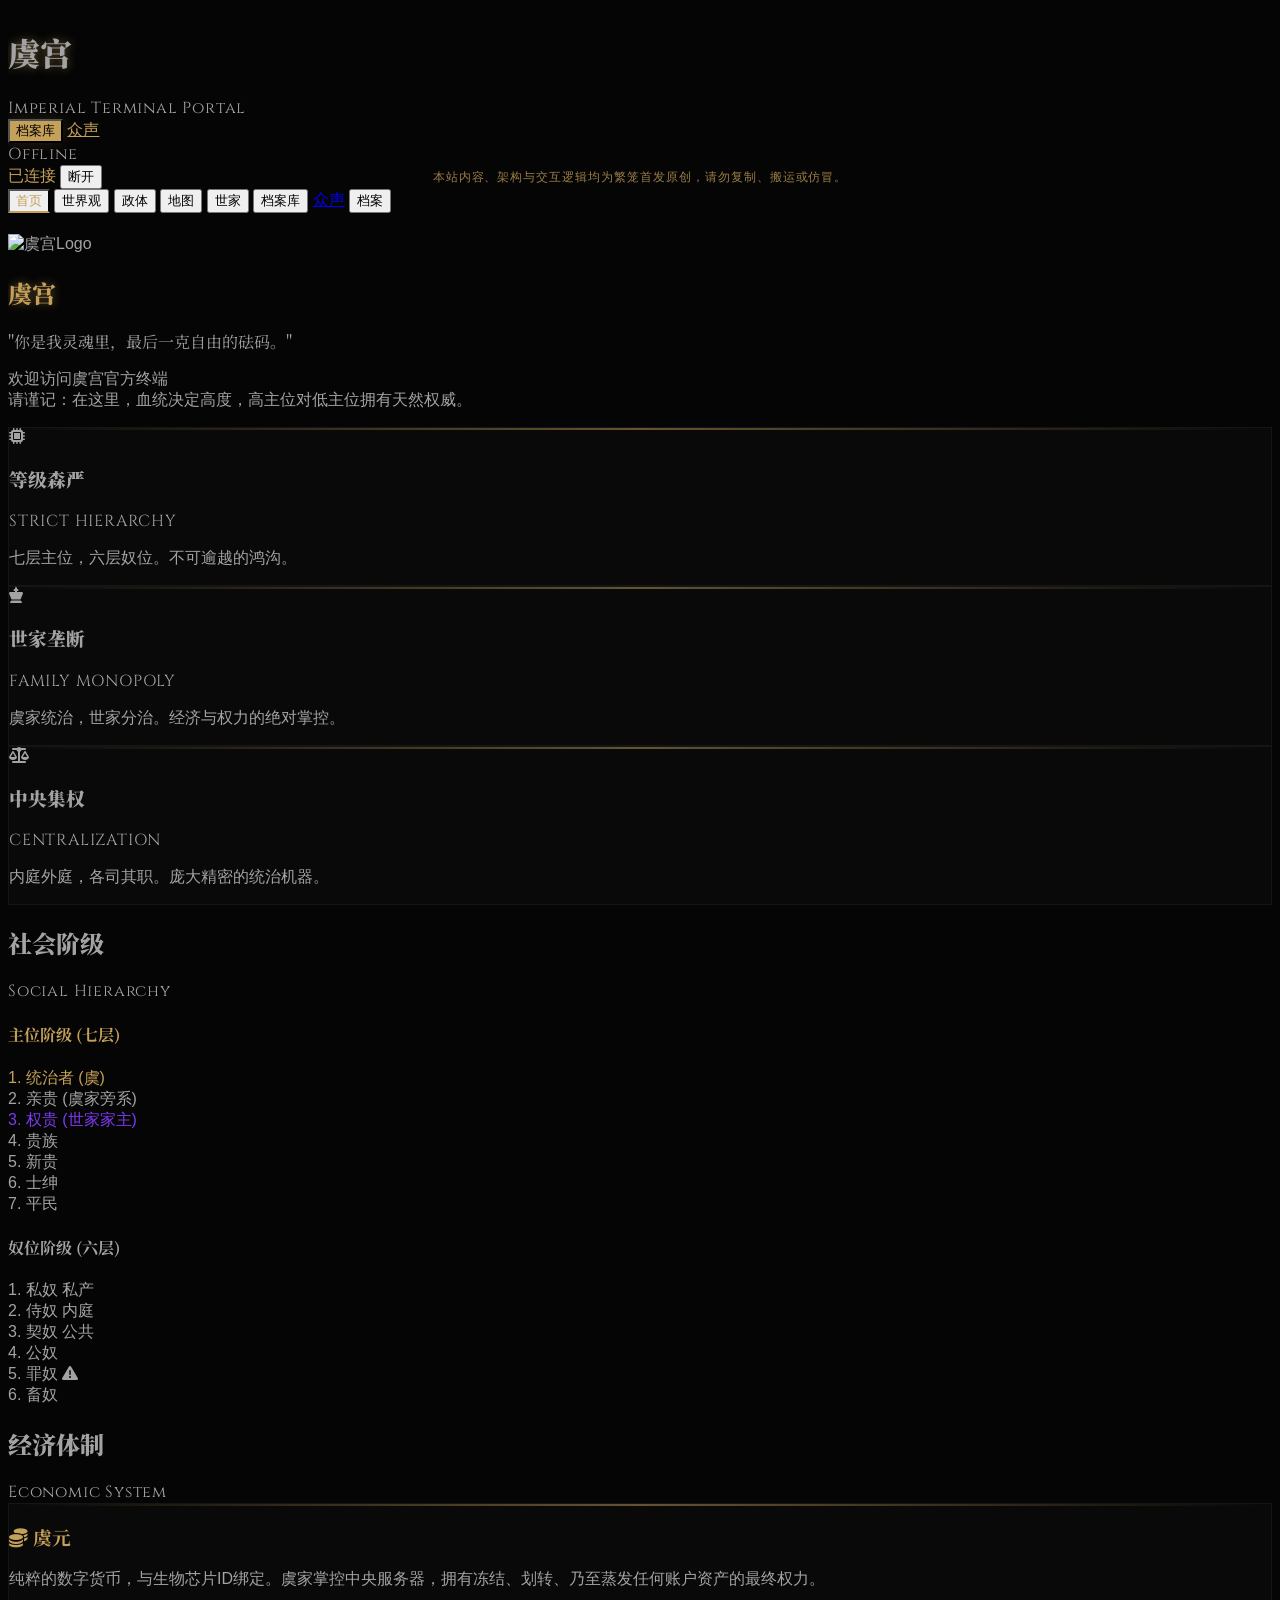
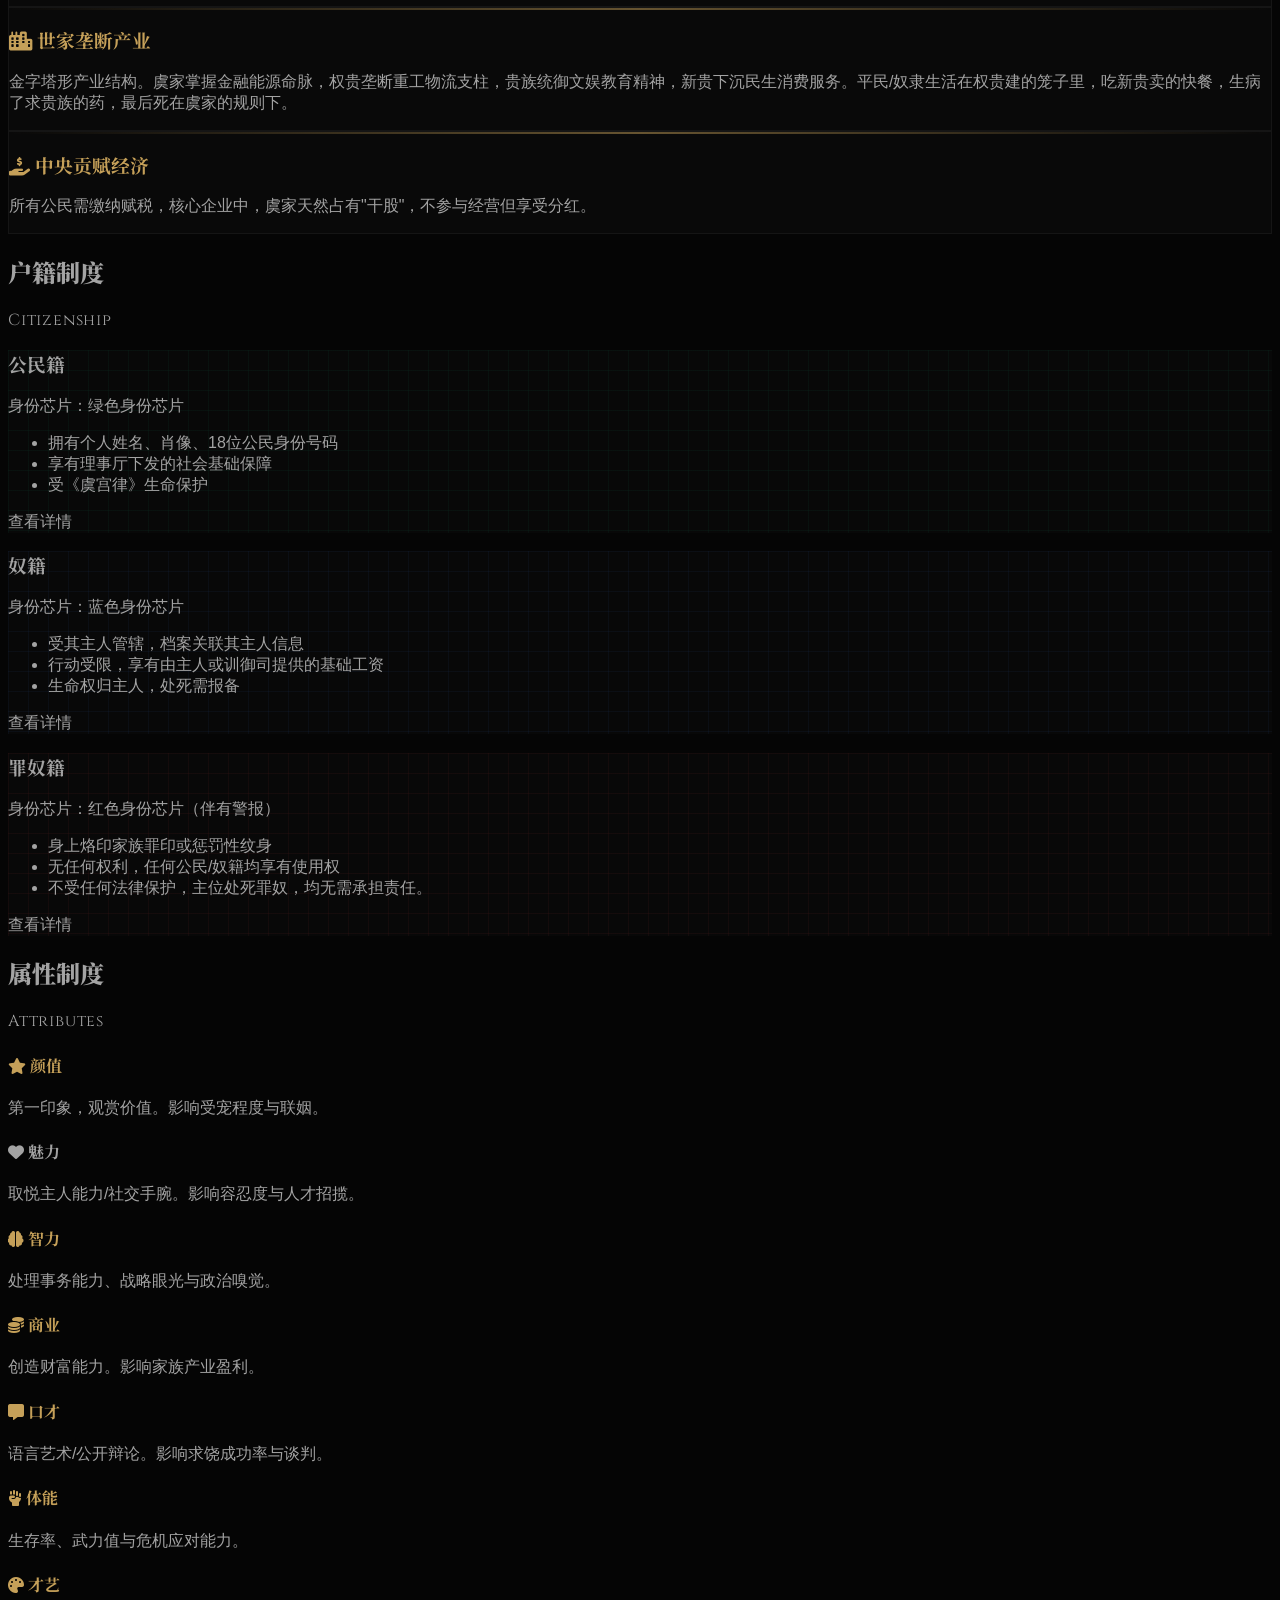
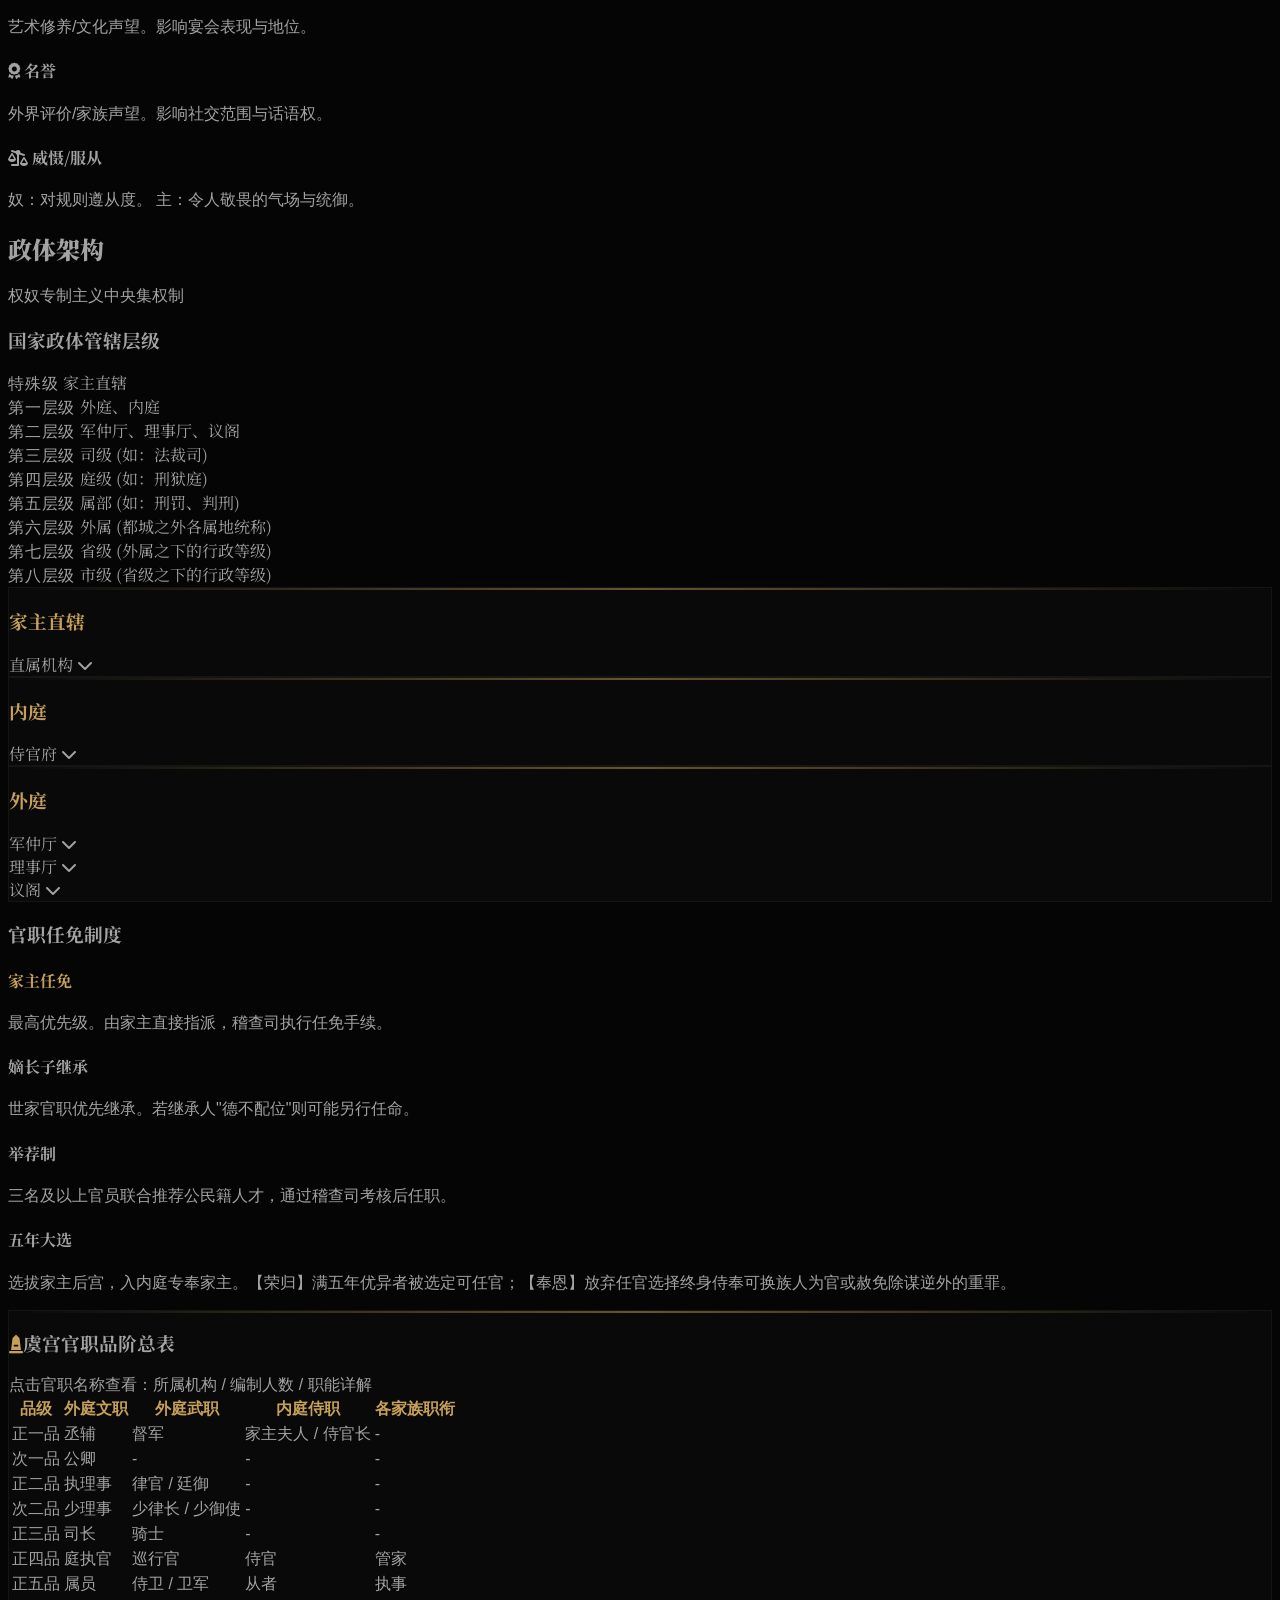
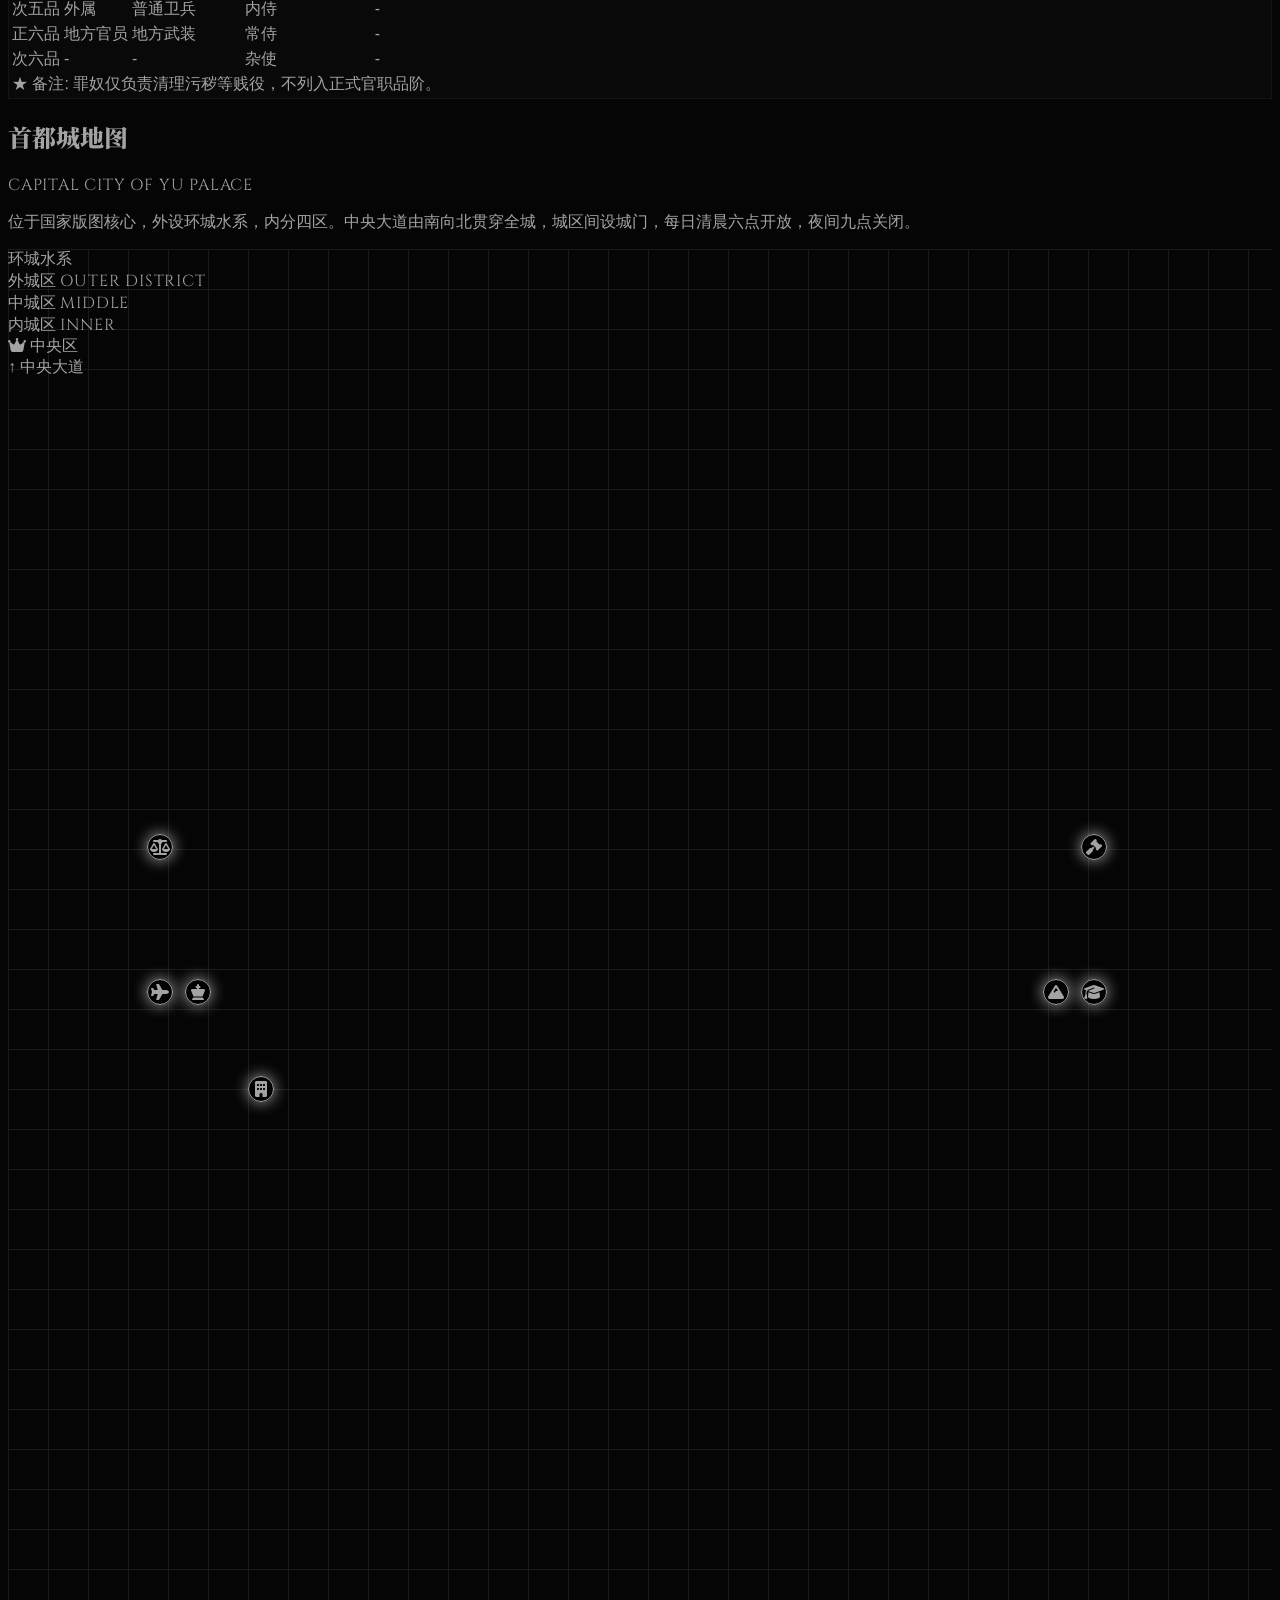
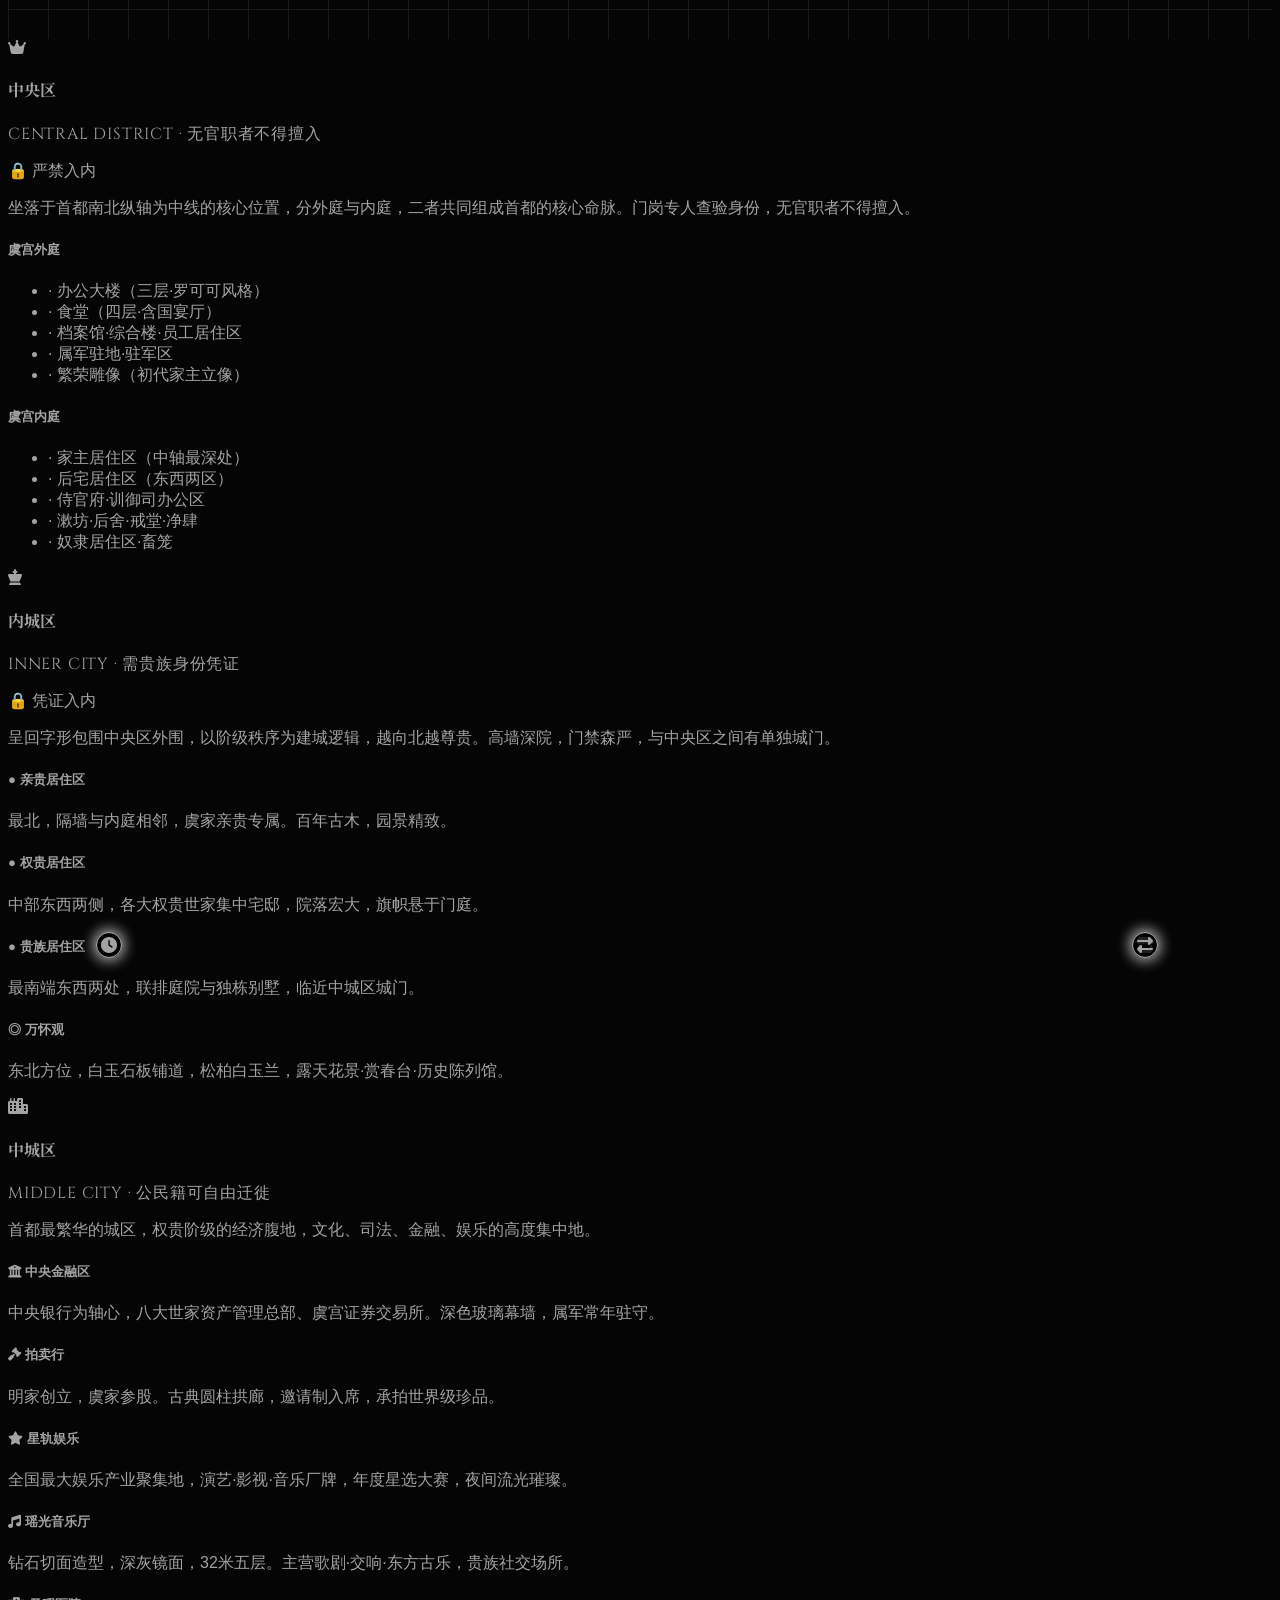
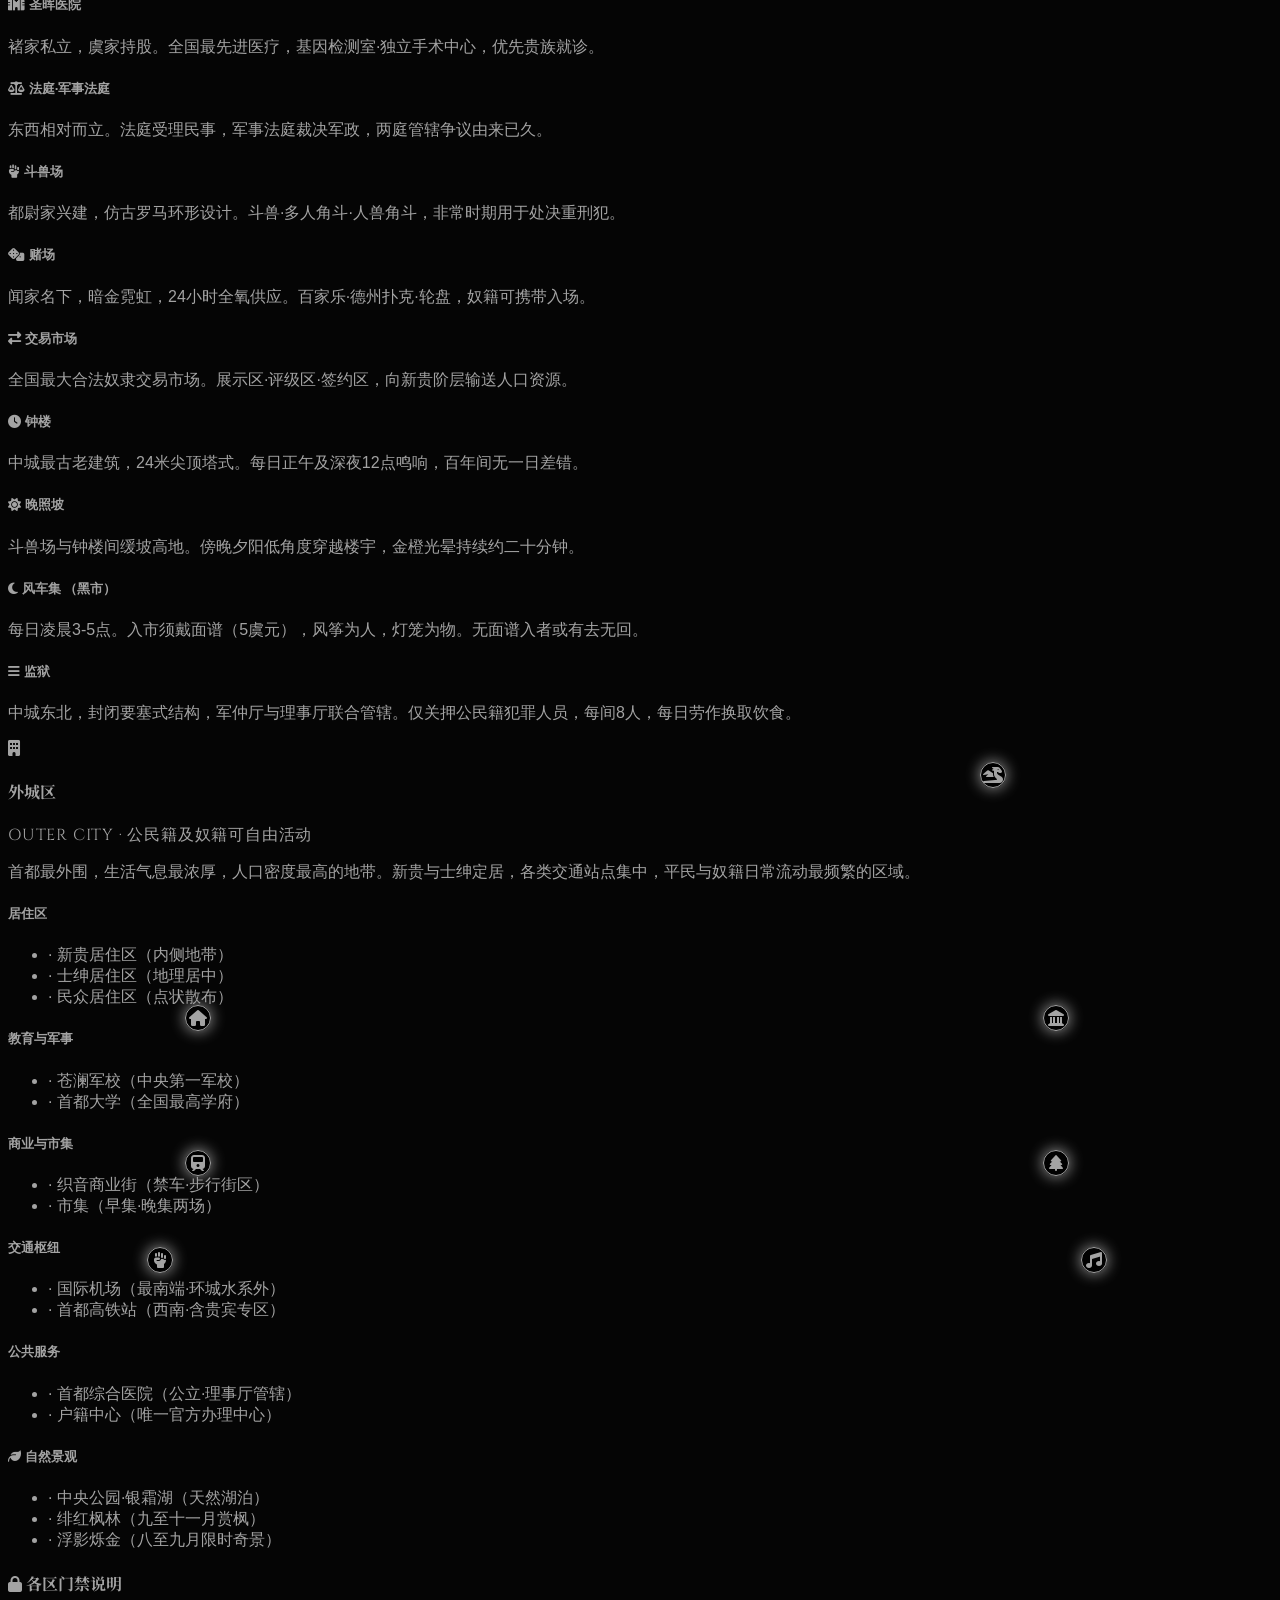
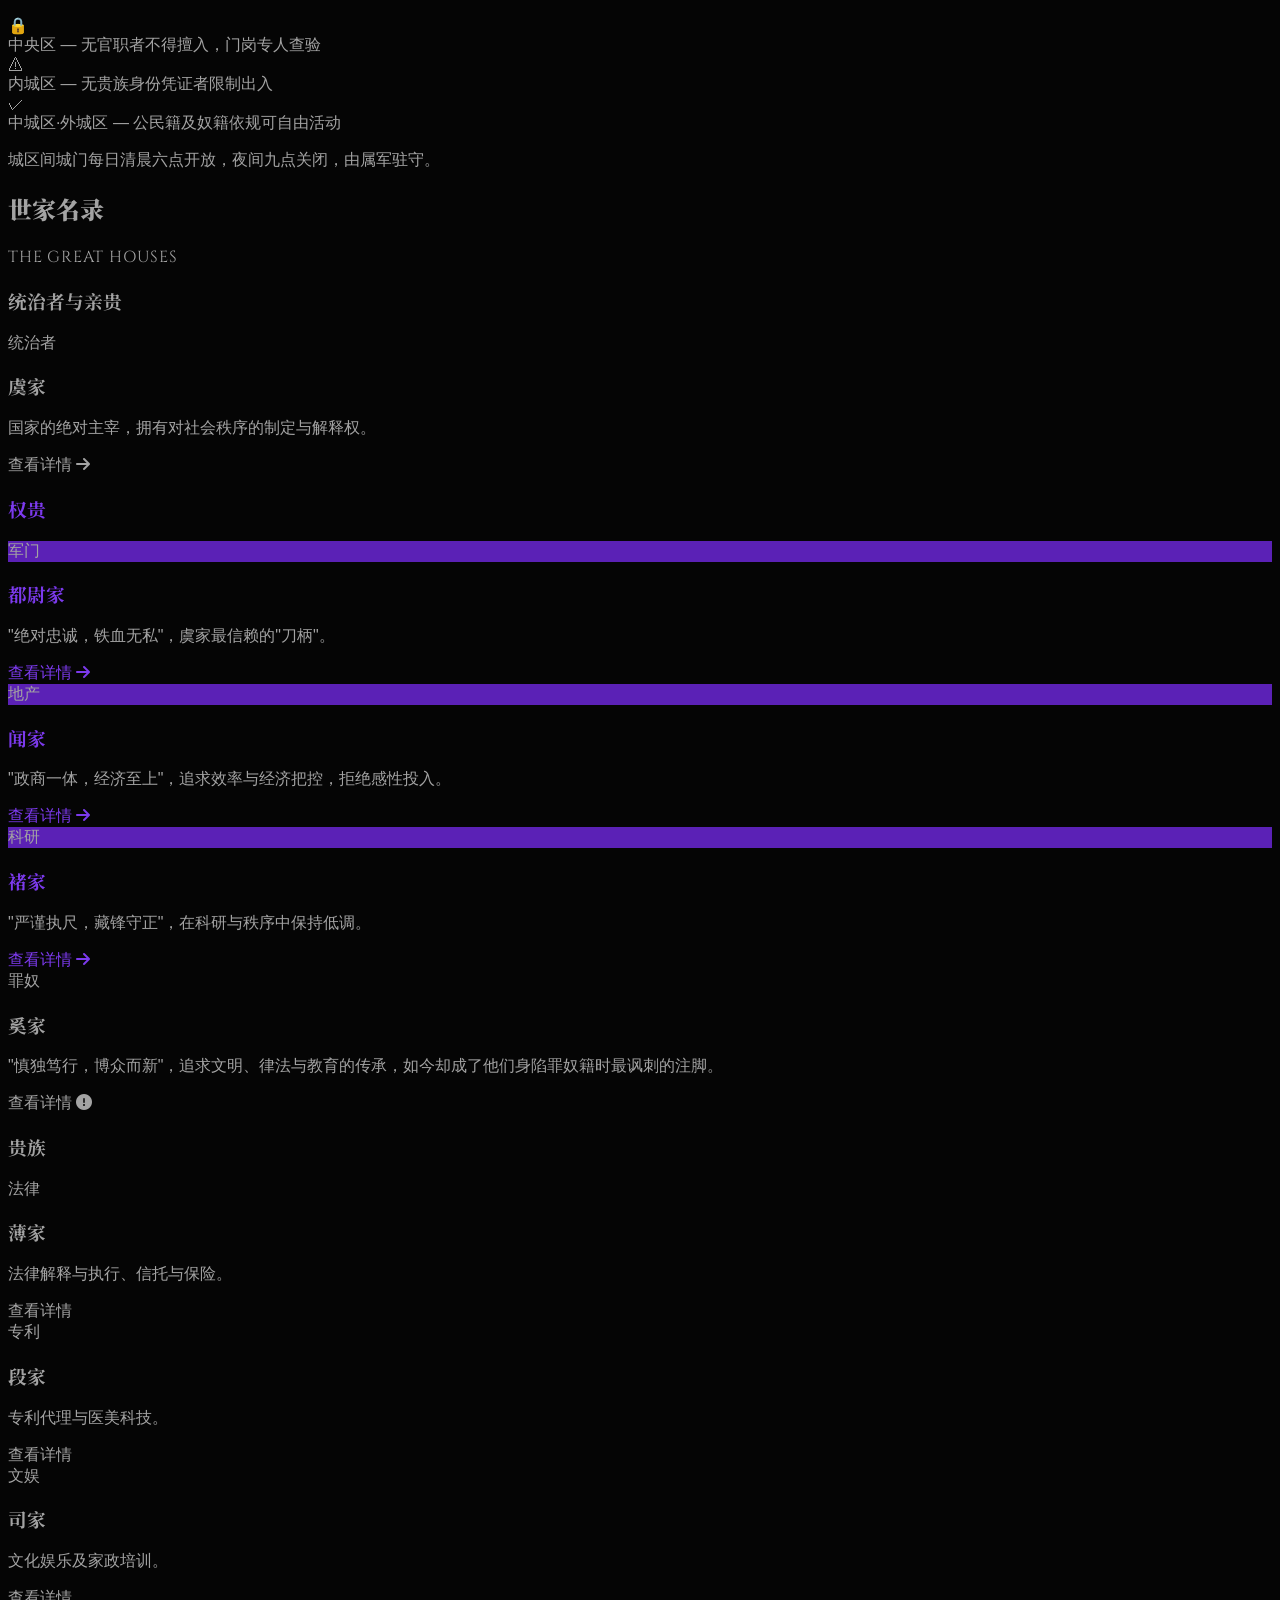
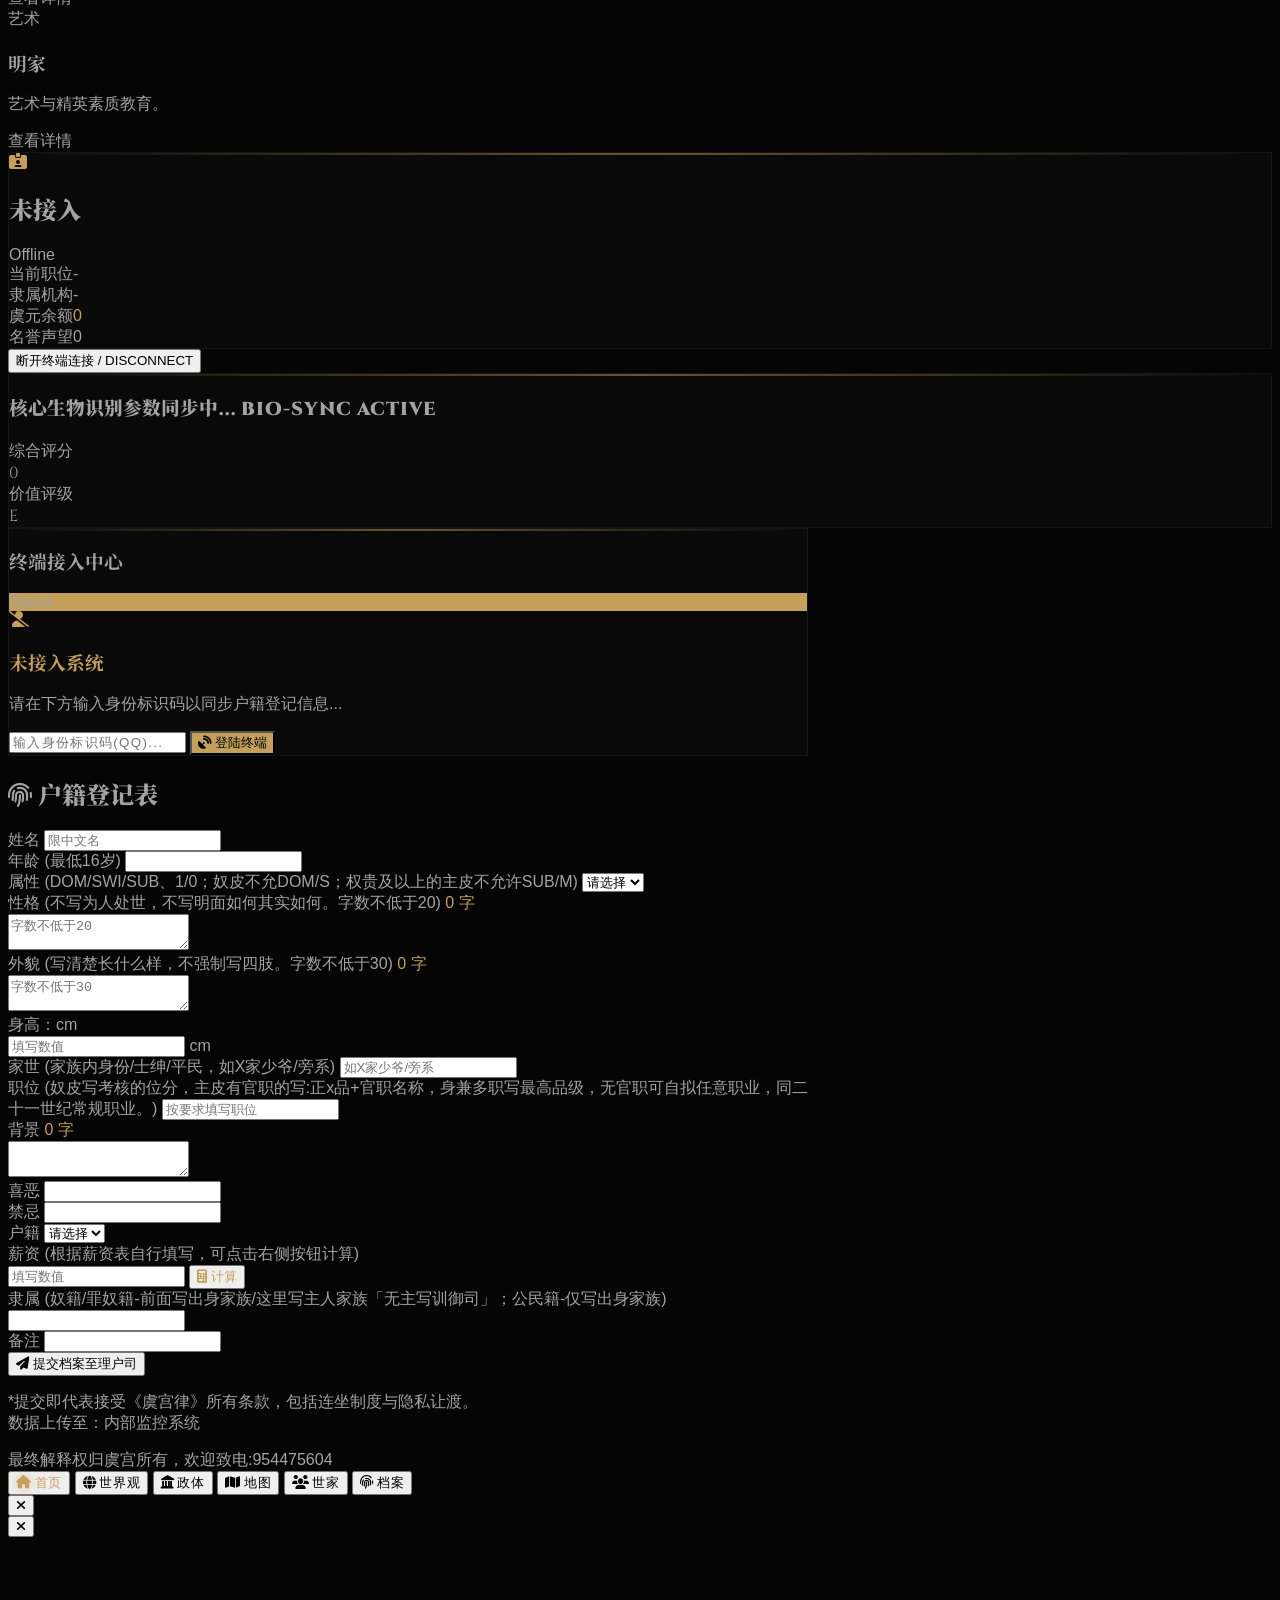
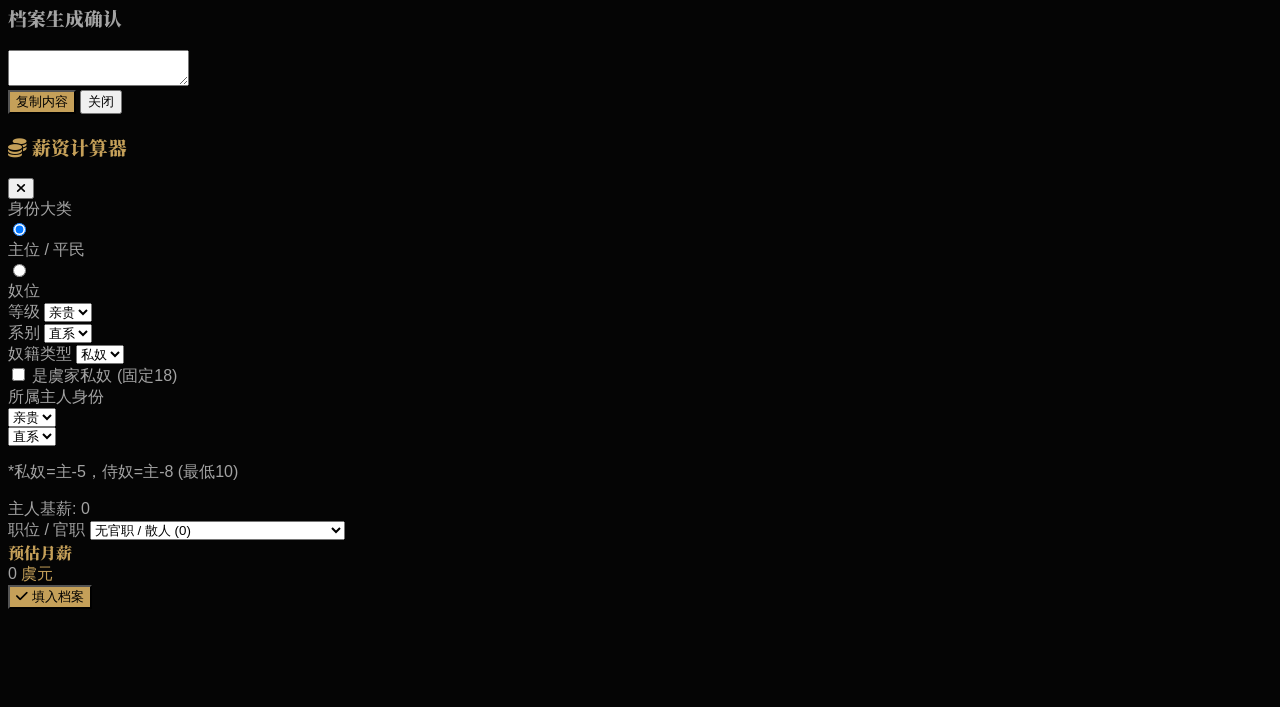
==== commit 8f9f9785: "feat: launch Zhongsheng social platform" ====
--- a/index.html
+++ b/index.html
@@ -33,11 +33,17 @@
                 Portal</span>
         </div>
 
-        <div class="flex items-center gap-6">
-            <button onclick="requestArchiveAccess(event)"
-                class="mobile-archive-entry md:hidden text-[10px] text-black bg-yu-gold px-3 py-2 font-bold tracking-widest">
-                档案库
-            </button>
+        <div class="flex items-center gap-3 md:gap-6">
+            <div class="md:hidden flex items-center gap-2">
+                <button onclick="requestArchiveAccess(event)"
+                    class="mobile-archive-entry text-[10px] text-black bg-yu-gold px-3 py-2 font-bold tracking-widest">
+                    档案库
+                </button>
+                <a href="/zhongsheng/"
+                    class="text-[10px] text-yu-gold border border-yu-gold/60 px-3 py-2 font-bold tracking-widest">
+                    众声
+                </a>
+            </div>
 
             <div id="user-status-area" class="flex items-center gap-3">
                 <div id="status-offline" class="flex items-center gap-2">
@@ -52,13 +58,14 @@
                 </div>
             </div>
 
-            <nav id="desktop-nav" class="hidden md:flex gap-8 text-xs font-bold tracking-widest text-gray-500">
+            <nav id="desktop-nav" class="hidden md:flex gap-4 xl:gap-8 text-xs font-bold tracking-widest text-gray-500">
                 <button onclick="switchTab('home')" class="tab-btn py-2 active">首页</button>
                 <button onclick="switchTab('world')" class="tab-btn py-2">世界观</button>
                 <button onclick="switchTab('politics')" class="tab-btn py-2">政体</button>
                 <button onclick="switchTab('map')" class="tab-btn py-2">地图</button>
                 <button onclick="switchTab('families')" class="tab-btn py-2">世家</button>
                 <button onclick="requestArchiveAccess(event)" class="tab-btn py-2">档案库</button>
+                <a href="/zhongsheng/" class="tab-btn py-2 hover:text-yu-gold transition-colors">众声</a>
                 <button onclick="switchTab('profile')" id="nav-profile-btn"
                     class="tab-btn text-white bg-red-900/80 px-4 py-2 rounded-sm border border-red-900">档案</button>
             </nav>
--- a/css/style.min.css
+++ b/css/style.min.css
@@ -1 +1 @@
-:root{--yu-gold:#C5A059;--yu-silver:#E5E7EB;--yu-purple:#7c3aed;--yu-red:#8B0000;--yu-blue:#3b82f6;--yu-green:#10b981;--deep-black:#050505;--panel-bg:#0a0a0a;--fanlong-original-work-signature:"fanlong-yugong-official-2026"}html{background-color:var(--deep-black);overflow-x:hidden}body{background-color:var(--deep-black);font-family:'Noto Sans SC',sans-serif;color:#a3a3a3;overflow-x:hidden;padding-bottom:90px}.text-yu-gold{color:var(--yu-gold)}.bg-yu-gold{background-color:var(--yu-gold)}.border-yu-gold{border-color:var(--yu-gold)}.text-yu-purple{color:var(--yu-purple)}.bg-yu-purple{background-color:#5b21b6}.border-yu-purple{border-color:#7c3aed}.text-yu-red{color:#ef4444}.bg-yu-red{background-color:var(--yu-red)}.border-yu-red{border-color:var(--yu-red)}.font-roman{font-family:Cinzel,serif;letter-spacing:.05em}.serif{font-family:'Noto Serif SC',serif}.sans{font-family:'Noto Sans SC',sans-serif}.font-cuyasong{font-family:'方正粗雅宋简体',FZCuYaSong-r-GBK,'Noto Serif SC',serif;font-weight:700}h1,h2,h3,h4{font-family:'Noto Serif SC',serif}.reveal-container{perspective:1000px}.reveal-item{opacity:0;transform:translateY(40px) scale(.95);filter:blur(10px);animation:cinematicReveal 1.5s cubic-bezier(.19,1,.22,1) forwards}@keyframes cinematicReveal{to{opacity:1;transform:translateY(0) scale(1);filter:blur(0)}}.delay-100{animation-delay:.2s}.delay-200{animation-delay:.4s}.delay-300{animation-delay:.6s}.delay-500{animation-delay:1s}.fade-in{animation:fadeIn .6s ease-out forwards;opacity:0;transform:translateY(10px)}@keyframes fadeIn{to{opacity:1;transform:translateY(0)}}.gold-glow{text-shadow:0 0 25px rgba(197,160,89,.3)}.luxury-text{background:linear-gradient(to bottom,#cfc09f 0,#a69265 100%);-webkit-background-clip:text;-webkit-text-fill-color:transparent;text-shadow:0 2px 10px rgba(0,0,0,.5)}.grid-bg{background-image:linear-gradient(to right,#1a1a1a 1px,transparent 1px),linear-gradient(to bottom,#1a1a1a 1px,transparent 1px);background-size:40px 40px}.chip-bg{background-color:#080808;background-image:linear-gradient(rgba(255,255,255,.03) 1px,transparent 1px),linear-gradient(90deg,rgba(255,255,255,.03) 1px,transparent 1px);background-size:20px 20px;position:relative;transition:all .3s ease}.chip-bg:active{background-color:#111;transform:scale(.98)}.chip-green-bg{background-image:linear-gradient(rgba(16,185,129,.05) 1px,transparent 1px),linear-gradient(90deg,rgba(16,185,129,.05) 1px,transparent 1px)}.chip-blue-bg{background-image:linear-gradient(rgba(59,130,246,.05) 1px,transparent 1px),linear-gradient(90deg,rgba(59,130,246,.05) 1px,transparent 1px)}.chip-red-bg{background-image:linear-gradient(rgba(239,68,68,.05) 1px,transparent 1px),linear-gradient(90deg,rgba(239,68,68,.05) 1px,transparent 1px)}.original-guardline{width:fit-content;max-width:min(82vw,560px);margin:-2.75rem auto 3rem;color:rgba(197,160,89,.78);border:1px solid rgba(197,160,89,.18);background:rgba(197,160,89,.055);padding:8px 18px;font-size:12px;line-height:1.45;letter-spacing:.08em;text-align:center;box-shadow:inset 0 0 18px rgba(197,160,89,.035)}.site-original-signature{position:fixed;right:0;bottom:0;width:1px;height:1px;opacity:.01;overflow:hidden;pointer-events:none;user-select:none;color:transparent;z-index:-1}body::after{content:var(--fanlong-original-work-signature);position:fixed;right:12px;bottom:12px;width:1px;height:1px;opacity:.001;pointer-events:none;user-select:none;color:transparent;overflow:hidden}@media (max-width:767px){.original-guardline{max-width:min(82vw,320px);margin-top:-2.25rem;margin-bottom:2.5rem;padding:7px 12px;font-size:11px;letter-spacing:.04em}}.tab-btn.active{color:var(--yu-gold);border-bottom:2px solid var(--yu-gold)}.bottom-nav-item{flex:1 1 0;width:auto!important;min-width:0}.bottom-nav-item.active i{color:var(--yu-gold);text-shadow:0 0 10px rgba(197,160,89,.5)}.bottom-nav-item.active span{color:var(--yu-gold)}@media (max-width:767px){body:not(.archive-page)>nav.fixed{display:grid!important;grid-template-columns:repeat(6,minmax(0,1fr))}body.archive-page>nav.fixed{display:grid!important;grid-template-columns:repeat(2,minmax(0,1fr))}body>nav.fixed .bottom-nav-item{width:100%!important}}table.custom-table th{background-color:#0f0f0f;color:var(--yu-gold);font-weight:700;border-bottom:1px solid #333;padding:12px;text-align:left;font-size:.85rem;font-family:'Noto Serif SC',serif}table.custom-table td{padding:12px;border-bottom:1px solid #1a1a1a;color:#9ca3af;font-size:.85rem;vertical-align:top}table.custom-table tr:hover td{background-color:rgba(255,255,255,.03)}.card-decoration{border:1px solid rgba(255,255,255,.05);background:var(--panel-bg);position:relative;overflow:hidden}.card-decoration::before{content:'';position:absolute;top:0;left:0;width:100%;height:2px;background:linear-gradient(90deg,transparent,var(--yu-gold),transparent);opacity:.5}details>summary{list-style:none;cursor:pointer;transition:background .2s}details>summary::-webkit-details-marker{display:none}details[open]>summary{background-color:rgba(255,255,255,.05)}details[open]>div{animation:sweep .3s ease-in-out}@keyframes sweep{0%{opacity:0;transform:translateY(-5px)}100%{opacity:1;transform:translateY(0)}}.landmark-icon{position:absolute;transform:translate(-50%,-50%);z-index:10;cursor:pointer;transition:all .3s;display:flex;align-items:center;justify-content:center;width:24px;height:24px;border-radius:50%;background:rgba(0,0,0,.8);border:1px solid currentColor;box-shadow:0 0 15px currentColor}.landmark-icon:hover{transform:translate(-50%,-50%) scale(1.2);z-index:20}.landmark-icon::after{content:attr(data-label);position:absolute;top:-25px;left:50%;transform:translateX(-50%);white-space:nowrap;font-size:10px;font-weight:700;color:#fff;background:rgba(0,0,0,.8);padding:2px 6px;border-radius:2px;border:1px solid #333;opacity:0;transition:opacity .3s;pointer-events:none}.landmark-icon:hover::after{opacity:1}.stat-bar-bg{background:rgba(255,255,255,.05);height:8px;border-radius:4px;overflow:hidden;border:1px solid rgba(255,255,255,.02)}.stat-bar-fill{height:100%;width:0%;transition:width 1.5s cubic-bezier(.22, 1, .36, 1);position:relative;box-shadow:0 0 10px currentColor}.stat-bar-fill::after{content:'';position:absolute;top:0;right:0;width:4px;height:100%;background:#fff;filter:blur(2px);box-shadow:0 0 8px #fff}.scan-line{width:100%;height:100px;background:linear-gradient(to bottom,transparent,rgba(197,160,89,.05),transparent);position:absolute;top:-100px;left:0;animation:scan 4s linear infinite;pointer-events:none;z-index:1}@keyframes scan{0%{top:-100px}100%{top:100%}}.status-dot-online{box-shadow:0 0 8px #10b981}#profile-display .card-decoration{background:linear-gradient(135deg,#0a0a0a 0,#141414 100%)}.bg-stat-gold{background-color:var(--yu-gold)}.bg-stat-pink{background-color:#ec4899}.bg-stat-blue{background-color:#3b82f6}.bg-stat-emerald{background-color:#10b981}.bg-stat-indigo{background-color:#6366f1}.bg-stat-red{background-color:#ef4444}.bg-stat-purple{background-color:#a855f7}.bg-stat-orange{background-color:#f97316}input#login-qq{transition:all .3s;letter-spacing:.1em}input#login-qq:focus{box-shadow:0 0 15px rgba(197,160,89,.1);background:rgba(197,160,89,.02)}.mobile-archive-entry{box-shadow:0 0 16px rgba(197,160,89,.18)}@media (max-width:420px){#user-status-area{display:none}}#login-status-preview .text-left{text-align:left}.tab-btn.active{color:var(--yu-gold)!important;border-bottom:2px solid var(--yu-gold)}@media (min-width:768px){#tab-apply{max-width:800px}}.cyber-modal-overlay{position:fixed;top:0;left:0;width:100%;height:100%;background:rgba(0,0,0,.85);backdrop-filter:blur(8px);display:flex;justify-content:center;align-items:center;z-index:9999;opacity:0;transition:opacity .3s ease}.cyber-modal-content{background:#0a0a0a;border:1px solid var(--yu-gold);box-shadow:0 0 30px rgba(197,160,89,.2);padding:2rem;width:90%;max-width:400px;text-align:center;position:relative;overflow:hidden;transform:scale(.9);transition:transform .3s ease}.cyber-modal-content.error{border-color:#f44;box-shadow:0 0 30px rgba(255,68,68,.2)}.archive-page{min-height:100vh;background:radial-gradient(circle at 15% 10%,rgba(197,160,89,.14),transparent 28rem),radial-gradient(circle at 90% 18%,rgba(59,130,246,.1),transparent 24rem),linear-gradient(180deg,#050505 0,#080808 58%,#020202 100%)}.archive-shell{width:min(1180px,calc(100% - 32px));margin:0 auto;padding:6.5rem 0 8rem}.archive-hero{display:grid;grid-template-columns:minmax(0,1fr) 220px;gap:2rem;align-items:end;min-height:310px;border-bottom:1px solid rgba(255,255,255,.08);position:relative}.archive-hero::before{content:"";position:absolute;inset:auto 0 0;height:1px;background:linear-gradient(90deg,transparent,rgba(197,160,89,.85),transparent)}.archive-hero-copy h2{color:#fff;font-family:'方正粗雅宋简体',FZCuYaSong-r-GBK,'Noto Serif SC',serif;font-size:clamp(2.2rem, 6vw, 4.9rem);letter-spacing:0;line-height:1;margin:1rem 0 1.25rem;text-shadow:0 0 26px rgba(197,160,89,.22)}.archive-hero-copy p{color:#9ca3af;max-width:620px;line-height:1.9;font-size:.95rem;overflow-wrap:anywhere}.archive-kicker{display:block;color:var(--yu-gold);font-family:Cinzel,serif;font-size:.68rem;letter-spacing:.16em}.archive-hero-mark{justify-self:end;width:190px;aspect-ratio:1;display:grid;place-items:center;border:1px solid rgba(197,160,89,.22);background:linear-gradient(135deg,rgba(255,255,255,.06),transparent),rgba(0,0,0,.45);box-shadow:inset 0 0 50px rgba(197,160,89,.06)}.archive-hero-mark img{width:75%;filter:drop-shadow(0 0 18px rgba(197, 160, 89, .35))}.archive-banner{margin-top:1.5rem;display:flex;align-items:center;gap:.75rem;border:1px solid rgba(255,255,255,.08);background:rgba(255,255,255,.035);padding:.9rem 1rem;color:#cbd5e1;font-size:.78rem}.archive-banner span{min-width:0;overflow-wrap:anywhere}.archive-banner-ok{border-color:rgba(16,185,129,.28);color:#bbf7d0}.archive-banner-warn{border-color:rgba(197,160,89,.34);color:#f5e6bd}.archive-metrics{margin:1.5rem 0;display:grid;grid-template-columns:repeat(4,minmax(0,1fr));border:1px solid rgba(255,255,255,.07);background:rgba(0,0,0,.42)}.archive-metrics div{padding:1.2rem;border-right:1px solid rgba(255,255,255,.07)}.archive-metrics div:last-child{border-right:0}.archive-metrics span{display:block;color:#64748b;font-size:.72rem;margin-bottom:.45rem}.archive-metrics strong{color:#fff;font-family:Cinzel,serif;font-size:1.7rem;letter-spacing:.02em}.archive-toolbar{display:grid;grid-template-columns:minmax(0,1fr) 190px;gap:.9rem;margin-bottom:1rem}.archive-search,.archive-select{min-height:48px;border:1px solid rgba(255,255,255,.1);background:rgba(0,0,0,.72);color:#e5e7eb}.archive-search{display:flex;align-items:center;gap:.75rem;padding:0 1rem}.archive-search i{color:var(--yu-gold)}.archive-search input{width:100%;background:0 0;outline:0;color:#fff;font-size:.9rem}.archive-search input::placeholder{color:#5f6673}.archive-select{padding:0 .9rem;outline:0}.archive-family-panel{margin-bottom:1.35rem;border:1px solid rgba(255,255,255,.07);background:rgba(255,255,255,.025)}.archive-panel-heading{display:flex;justify-content:space-between;gap:1rem;padding:.85rem 1rem;color:#d1d5db;font-size:.78rem;border-bottom:1px solid rgba(255,255,255,.06)}.archive-panel-heading span:last-child{color:#59606c;font-family:Cinzel,serif;letter-spacing:.08em}.archive-filter-strip{display:flex;gap:.55rem;flex-wrap:wrap;padding:.9rem 1rem}.archive-filter-btn{min-height:34px;padding:0 .9rem;border:1px solid rgba(255,255,255,.08);color:#9ca3af;background:rgba(0,0,0,.52);font-size:.76rem;transition:all .2s ease}.archive-filter-btn.active,.archive-filter-btn:hover{border-color:rgba(197,160,89,.7);color:#f8e7bd;background:rgba(197,160,89,.12)}.archive-grid{display:grid;grid-template-columns:repeat(3,minmax(0,1fr));gap:1rem}.archive-card{min-height:270px;border:1px solid rgba(255,255,255,.08);background:linear-gradient(145deg,rgba(255,255,255,.05),transparent 42%),rgba(5,5,5,.86);padding:1rem;cursor:pointer;transition:transform .25s ease,border-color .25s ease,background .25s ease}.archive-card:hover{transform:translateY(-3px);border-color:rgba(197,160,89,.52);background:linear-gradient(145deg,rgba(197,160,89,.09),transparent 46%),rgba(8,8,8,.95)}.archive-card-topline{display:flex;justify-content:space-between;gap:1rem;color:#5f6673;font-size:.66rem;font-family:Cinzel,'Noto Serif SC',serif}.archive-card-main{display:flex;align-items:center;gap:.9rem;margin:1.2rem 0}.archive-avatar{width:58px;height:58px;display:grid;place-items:center;flex:0 0 auto;border:1px solid rgba(197,160,89,.38);background:#090909;color:var(--yu-gold);font-family:'Noto Serif SC',serif;font-size:1.2rem}.archive-avatar.large{width:78px;height:78px;font-size:1.45rem}.archive-card h3{color:#fff;font-size:1.35rem;line-height:1.2;margin-bottom:.35rem}.archive-card p{color:#858b96;font-size:.78rem}.archive-meta{display:flex;flex-wrap:wrap;gap:.45rem;min-height:28px;margin-bottom:1.2rem}.archive-chip{display:inline-flex;align-items:center;min-height:26px;padding:0 .65rem;border:1px solid rgba(255,255,255,.09);color:#cbd5e1;background:rgba(255,255,255,.04);font-size:.7rem}.archive-chip.success{color:#86efac;border-color:rgba(16,185,129,.28)}.archive-chip.info{color:#93c5fd;border-color:rgba(59,130,246,.28)}.archive-chip.danger{color:#fca5a5;border-color:rgba(239,68,68,.32)}.archive-card-data{display:grid;gap:.65rem;margin:0}.archive-card-data div,.archive-detail-grid div{display:grid;grid-template-columns:72px minmax(0,1fr);gap:.7rem;align-items:baseline}.archive-card-data dt,.archive-detail-grid dt{color:#59606c;font-size:.72rem}.archive-card-data dd,.archive-detail-grid dd{color:#d1d5db;font-size:.78rem;overflow-wrap:anywhere}.archive-empty{min-height:260px;display:grid;place-items:center;text-align:center;color:#606977;border:1px dashed rgba(255,255,255,.1)}.archive-empty i{color:var(--yu-gold);font-size:2rem;margin-bottom:.75rem}.archive-empty h3{color:#fff;font-size:1.1rem;margin-bottom:.35rem}.archive-modal{position:fixed;inset:0;z-index:70;display:flex;align-items:center;justify-content:center;background:rgba(0,0,0,.82);backdrop-filter:blur(10px);padding:1rem}.archive-modal.hidden{display:none}.archive-modal-card{width:min(760px,100%);max-height:min(86vh,900px);overflow-y:auto;border:1px solid rgba(197,160,89,.38);background:linear-gradient(150deg,rgba(197,160,89,.08),transparent 32%),#080808;padding:1.5rem;position:relative;box-shadow:0 24px 70px rgba(0,0,0,.55)}.archive-modal-close{position:absolute;top:1rem;right:1rem;width:34px;height:34px;display:grid;place-items:center;color:#9ca3af;border:1px solid rgba(255,255,255,.09);background:rgba(0,0,0,.5)}.archive-modal-close:hover{color:#fff;border-color:rgba(197,160,89,.5)}.archive-modal-header{display:flex;gap:1rem;align-items:center;padding-right:3rem;margin-bottom:1.5rem}.archive-modal-header h2{color:#fff;font-size:2rem;line-height:1.15;margin:.25rem 0}.archive-modal-header p{color:#9ca3af;font-size:.85rem}.archive-detail-section{border-top:1px solid rgba(255,255,255,.08);padding-top:1rem;margin-top:1rem}.archive-detail-section h3{color:var(--yu-gold);font-size:.92rem;margin-bottom:.8rem}.archive-detail-grid{display:grid;gap:.65rem}.archive-detail-grid.compact{grid-template-columns:repeat(3,minmax(0,1fr))}.archive-detail-grid.compact div{display:block;border:1px solid rgba(255,255,255,.07);background:rgba(255,255,255,.03);padding:.85rem}.archive-detail-grid.compact dd{color:#fff;font-family:Cinzel,serif;font-size:1.15rem;margin-top:.25rem}.archive-stat-list{display:grid;grid-template-columns:repeat(2,minmax(0,1fr));gap:.85rem 1.25rem}.archive-stat-row div:first-child{display:flex;justify-content:space-between;color:#9ca3af;font-size:.72rem;margin-bottom:.35rem}.archive-stat-row strong{color:#fff}.archive-stat-track{height:8px;border:1px solid rgba(255,255,255,.05);background:rgba(255,255,255,.05);overflow:hidden}.archive-stat-track span{display:block;height:100%;background:linear-gradient(90deg,var(--yu-gold),#fef3c7)}.archive-muted,.archive-notes{color:#9ca3af;line-height:1.8;font-size:.85rem}@media (max-width:900px){.archive-hero{grid-template-columns:1fr;min-height:0;padding-bottom:1.5rem}.archive-hero-mark{justify-self:start;width:120px}.archive-grid,.archive-metrics{grid-template-columns:repeat(2,minmax(0,1fr))}.archive-detail-grid.compact,.archive-stat-list,.archive-toolbar{grid-template-columns:1fr}}@media (max-width:560px){.archive-shell{width:min(100% - 24px,1180px);padding-top:5.5rem}.archive-hero-copy h2{font-size:2rem;line-height:1.12;max-width:100%;overflow-wrap:anywhere}.archive-grid,.archive-metrics{grid-template-columns:1fr}.archive-metrics div{border-right:0;border-bottom:1px solid rgba(255,255,255,.07)}.archive-metrics div:last-child{border-bottom:0}.archive-modal-header{align-items:flex-start;flex-direction:column}}.cyber-modal-content.error .cyber-modal-title{color:#f44}.cyber-modal-content.error .cyber-modal-btn:hover{border-color:#f44;background:rgba(255,68,68,.1)}.cyber-modal-content::after{content:"";position:absolute;top:-100%;left:0;width:100%;height:100%;background:linear-gradient(to bottom,transparent,rgba(197,160,89,.1),transparent);animation:scan 3s linear infinite}@keyframes scan{0%{top:-100%}100%{top:100%}}.cyber-modal-title{font-family:Cinzel,serif;color:var(--yu-gold);font-size:1.25rem;letter-spacing:.2em;margin-bottom:1rem;text-transform:uppercase}.cyber-modal-body{color:#a3a3a3;font-size:.9rem;line-height:1.6;margin-bottom:1.5rem}.cyber-modal-btn{background:0 0;border:1px solid #444;color:#fff;padding:.5rem 2rem;cursor:pointer;transition:all .3s;font-size:.8rem;letter-spacing:.1em}.cyber-modal-btn:hover{border-color:var(--yu-gold);background:rgba(197,160,89,.1)}.archive-auth-card{max-width:420px}.archive-auth-input{width:100%;border:1px solid rgba(197,160,89,.3);background:rgba(0,0,0,.55);color:#f5f0e6;padding:.75rem .9rem;outline:0;text-align:center;letter-spacing:.08em}.archive-auth-input:focus{border-color:var(--yu-gold);box-shadow:0 0 18px rgba(197,160,89,.12)}.archive-auth-message{min-height:1.25rem;margin-top:.75rem;color:#ef4444;font-size:.75rem}.cyber-modal-btn:disabled{cursor:wait;opacity:.55}.cyber-modal-overlay.active{opacity:1}.cyber-modal-overlay.active .cyber-modal-content{transform:scale(1)}#citizen-content{max-height:85vh;display:flex!important;flex-direction:column;overflow:hidden!important;padding:1.5rem}.modal-fixed-header{flex-shrink:0;text-align:center;padding-bottom:1.5rem;border-bottom:1px solid rgba(255,255,255,.1);margin-bottom:1rem}.modal-scroll-area{flex-grow:1;overflow-y:auto;padding-right:10px;-webkit-overflow-scrolling:touch}.modal-scroll-area::-webkit-scrollbar{width:2px}.modal-scroll-area::-webkit-scrollbar-thumb{background:var(--yu-gold);border-radius:4px}.font-cuyasong{font-family:'Noto Serif SC',serif;font-weight:900}.font-roman{font-family:Cinzel,serif}.gold-glow{text-shadow:0 0 10px rgba(197,160,89,.5)}.card-decoration{background:rgba(10,10,10,.8);border:1px solid rgba(255,255,255,.05);position:relative}.pb-safe{padding-bottom:env(safe-area-inset-bottom)}.underline{text-underline-offset:4px;text-decoration-thickness:1px}.cursor-pointer:hover{text-decoration-color:var(--yu-gold)!important}+:root{--yu-gold:#C5A059;--yu-silver:#E5E7EB;--yu-purple:#7c3aed;--yu-red:#8B0000;--yu-blue:#3b82f6;--yu-green:#10b981;--deep-black:#050505;--panel-bg:#0a0a0a;--fanlong-original-work-signature:"fanlong-yugong-official-2026"}html{background-color:var(--deep-black);overflow-x:hidden}body{background-color:var(--deep-black);font-family:'Noto Sans SC',sans-serif;color:#a3a3a3;overflow-x:hidden;padding-bottom:90px}.text-yu-gold{color:var(--yu-gold)}.bg-yu-gold{background-color:var(--yu-gold)}.border-yu-gold{border-color:var(--yu-gold)}.text-yu-purple{color:var(--yu-purple)}.bg-yu-purple{background-color:#5b21b6}.border-yu-purple{border-color:#7c3aed}.text-yu-red{color:#ef4444}.bg-yu-red{background-color:var(--yu-red)}.border-yu-red{border-color:var(--yu-red)}.font-roman{font-family:Cinzel,serif;letter-spacing:.05em}.serif{font-family:'Noto Serif SC',serif}.sans{font-family:'Noto Sans SC',sans-serif}.font-cuyasong{font-family:'方正粗雅宋简体',FZCuYaSong-r-GBK,'Noto Serif SC',serif;font-weight:700}h1,h2,h3,h4{font-family:'Noto Serif SC',serif}.reveal-container{perspective:1000px}.reveal-item{opacity:0;transform:translateY(40px) scale(.95);filter:blur(10px);animation:cinematicReveal 1.5s cubic-bezier(.19,1,.22,1) forwards}@keyframes cinematicReveal{to{opacity:1;transform:translateY(0) scale(1);filter:blur(0)}}.delay-100{animation-delay:.2s}.delay-200{animation-delay:.4s}.delay-300{animation-delay:.6s}.delay-500{animation-delay:1s}.fade-in{animation:fadeIn .6s ease-out forwards;opacity:0;transform:translateY(10px)}@keyframes fadeIn{to{opacity:1;transform:translateY(0)}}.gold-glow{text-shadow:0 0 25px rgba(197,160,89,.3)}.luxury-text{background:linear-gradient(to bottom,#cfc09f 0,#a69265 100%);-webkit-background-clip:text;-webkit-text-fill-color:transparent;text-shadow:0 2px 10px rgba(0,0,0,.5)}.grid-bg{background-image:linear-gradient(to right,#1a1a1a 1px,transparent 1px),linear-gradient(to bottom,#1a1a1a 1px,transparent 1px);background-size:40px 40px}.chip-bg{background-color:#080808;background-image:linear-gradient(rgba(255,255,255,.03) 1px,transparent 1px),linear-gradient(90deg,rgba(255,255,255,.03) 1px,transparent 1px);background-size:20px 20px;position:relative;transition:all .3s ease}.chip-bg:active{background-color:#111;transform:scale(.98)}.chip-green-bg{background-image:linear-gradient(rgba(16,185,129,.05) 1px,transparent 1px),linear-gradient(90deg,rgba(16,185,129,.05) 1px,transparent 1px)}.chip-blue-bg{background-image:linear-gradient(rgba(59,130,246,.05) 1px,transparent 1px),linear-gradient(90deg,rgba(59,130,246,.05) 1px,transparent 1px)}.chip-red-bg{background-image:linear-gradient(rgba(239,68,68,.05) 1px,transparent 1px),linear-gradient(90deg,rgba(239,68,68,.05) 1px,transparent 1px)}.original-guardline{width:fit-content;max-width:min(82vw,560px);margin:-2.75rem auto 3rem;color:rgba(197,160,89,.78);padding:0;font-size:12px;line-height:1.45;letter-spacing:.08em;text-align:center}.site-original-signature{position:fixed;right:0;bottom:0;width:1px;height:1px;opacity:.01;overflow:hidden;pointer-events:none;user-select:none;color:transparent;z-index:-1}body::after{content:var(--fanlong-original-work-signature);position:fixed;right:12px;bottom:12px;width:1px;height:1px;opacity:.001;pointer-events:none;user-select:none;color:transparent;overflow:hidden}@media (max-width:767px){.original-guardline{max-width:min(82vw,320px);margin-top:-2.25rem;margin-bottom:2.5rem;padding:0;font-size:11px;letter-spacing:.04em}}.tab-btn.active{color:var(--yu-gold);border-bottom:2px solid var(--yu-gold)}.bottom-nav-item{flex:1 1 0;width:auto!important;min-width:0}.bottom-nav-item.active i{color:var(--yu-gold);text-shadow:0 0 10px rgba(197,160,89,.5)}.bottom-nav-item.active span{color:var(--yu-gold)}@media (max-width:767px){body:not(.archive-page)>nav.fixed{display:grid!important;grid-template-columns:repeat(6,minmax(0,1fr))}body.archive-page>nav.fixed{display:grid!important;grid-template-columns:repeat(2,minmax(0,1fr))}body>nav.fixed .bottom-nav-item{width:100%!important}}table.custom-table th{background-color:#0f0f0f;color:var(--yu-gold);font-weight:700;border-bottom:1px solid #333;padding:12px;text-align:left;font-size:.85rem;font-family:'Noto Serif SC',serif}table.custom-table td{padding:12px;border-bottom:1px solid #1a1a1a;color:#9ca3af;font-size:.85rem;vertical-align:top}table.custom-table tr:hover td{background-color:rgba(255,255,255,.03)}.card-decoration{border:1px solid rgba(255,255,255,.05);background:var(--panel-bg);position:relative;overflow:hidden}.card-decoration::before{content:'';position:absolute;top:0;left:0;width:100%;height:2px;background:linear-gradient(90deg,transparent,var(--yu-gold),transparent);opacity:.5}details>summary{list-style:none;cursor:pointer;transition:background .2s}details>summary::-webkit-details-marker{display:none}details[open]>summary{background-color:rgba(255,255,255,.05)}details[open]>div{animation:sweep .3s ease-in-out}@keyframes sweep{0%{opacity:0;transform:translateY(-5px)}100%{opacity:1;transform:translateY(0)}}.landmark-icon{position:absolute;transform:translate(-50%,-50%);z-index:10;cursor:pointer;transition:all .3s;display:flex;align-items:center;justify-content:center;width:24px;height:24px;border-radius:50%;background:rgba(0,0,0,.8);border:1px solid currentColor;box-shadow:0 0 15px currentColor}.landmark-icon:hover{transform:translate(-50%,-50%) scale(1.2);z-index:20}.landmark-icon::after{content:attr(data-label);position:absolute;top:-25px;left:50%;transform:translateX(-50%);white-space:nowrap;font-size:10px;font-weight:700;color:#fff;background:rgba(0,0,0,.8);padding:2px 6px;border-radius:2px;border:1px solid #333;opacity:0;transition:opacity .3s;pointer-events:none}.landmark-icon:hover::after{opacity:1}.stat-bar-bg{background:rgba(255,255,255,.05);height:8px;border-radius:4px;overflow:hidden;border:1px solid rgba(255,255,255,.02)}.stat-bar-fill{height:100%;width:0%;transition:width 1.5s cubic-bezier(.22, 1, .36, 1);position:relative;box-shadow:0 0 10px currentColor}.stat-bar-fill::after{content:'';position:absolute;top:0;right:0;width:4px;height:100%;background:#fff;filter:blur(2px);box-shadow:0 0 8px #fff}.scan-line{width:100%;height:100px;background:linear-gradient(to bottom,transparent,rgba(197,160,89,.05),transparent);position:absolute;top:-100px;left:0;animation:scan 4s linear infinite;pointer-events:none;z-index:1}@keyframes scan{0%{top:-100px}100%{top:100%}}.status-dot-online{box-shadow:0 0 8px #10b981}#profile-display .card-decoration{background:linear-gradient(135deg,#0a0a0a 0,#141414 100%)}.bg-stat-gold{background-color:var(--yu-gold)}.bg-stat-pink{background-color:#ec4899}.bg-stat-blue{background-color:#3b82f6}.bg-stat-emerald{background-color:#10b981}.bg-stat-indigo{background-color:#6366f1}.bg-stat-red{background-color:#ef4444}.bg-stat-purple{background-color:#a855f7}.bg-stat-orange{background-color:#f97316}input#login-qq{transition:all .3s;letter-spacing:.1em}input#login-qq:focus{box-shadow:0 0 15px rgba(197,160,89,.1);background:rgba(197,160,89,.02)}.mobile-archive-entry{box-shadow:0 0 16px rgba(197,160,89,.18)}@media (max-width:420px){#user-status-area{display:none}}#login-status-preview .text-left{text-align:left}.tab-btn.active{color:var(--yu-gold)!important;border-bottom:2px solid var(--yu-gold)}@media (min-width:768px){#tab-apply{max-width:800px}}.cyber-modal-overlay{position:fixed;top:0;left:0;width:100%;height:100%;background:rgba(0,0,0,.85);backdrop-filter:blur(8px);display:flex;justify-content:center;align-items:center;z-index:9999;opacity:0;transition:opacity .3s ease}.cyber-modal-content{background:#0a0a0a;border:1px solid var(--yu-gold);box-shadow:0 0 30px rgba(197,160,89,.2);padding:2rem;width:90%;max-width:400px;text-align:center;position:relative;overflow:hidden;transform:scale(.9);transition:transform .3s ease}.cyber-modal-content.error{border-color:#f44;box-shadow:0 0 30px rgba(255,68,68,.2)}.archive-page{min-height:100vh;background:radial-gradient(circle at 15% 10%,rgba(197,160,89,.14),transparent 28rem),radial-gradient(circle at 90% 18%,rgba(59,130,246,.1),transparent 24rem),linear-gradient(180deg,#050505 0,#080808 58%,#020202 100%)}.archive-shell{width:min(1180px,calc(100% - 32px));margin:0 auto;padding:6.5rem 0 8rem}.archive-hero{display:grid;grid-template-columns:minmax(0,1fr) 220px;gap:2rem;align-items:end;min-height:310px;border-bottom:1px solid rgba(255,255,255,.08);position:relative}.archive-hero::before{content:"";position:absolute;inset:auto 0 0;height:1px;background:linear-gradient(90deg,transparent,rgba(197,160,89,.85),transparent)}.archive-hero-copy h2{color:#fff;font-family:'方正粗雅宋简体',FZCuYaSong-r-GBK,'Noto Serif SC',serif;font-size:clamp(2.2rem, 6vw, 4.9rem);letter-spacing:0;line-height:1;margin:1rem 0 1.25rem;text-shadow:0 0 26px rgba(197,160,89,.22)}.archive-hero-copy p{color:#9ca3af;max-width:620px;line-height:1.9;font-size:.95rem;overflow-wrap:anywhere}.archive-kicker{display:block;color:var(--yu-gold);font-family:Cinzel,serif;font-size:.68rem;letter-spacing:.16em}.archive-hero-mark{justify-self:end;width:190px;aspect-ratio:1;display:grid;place-items:center;border:1px solid rgba(197,160,89,.22);background:linear-gradient(135deg,rgba(255,255,255,.06),transparent),rgba(0,0,0,.45);box-shadow:inset 0 0 50px rgba(197,160,89,.06)}.archive-hero-mark img{width:75%;filter:drop-shadow(0 0 18px rgba(197, 160, 89, .35))}.archive-banner{margin-top:1.5rem;display:flex;align-items:center;gap:.75rem;border:1px solid rgba(255,255,255,.08);background:rgba(255,255,255,.035);padding:.9rem 1rem;color:#cbd5e1;font-size:.78rem}.archive-banner span{min-width:0;overflow-wrap:anywhere}.archive-banner-ok{border-color:rgba(16,185,129,.28);color:#bbf7d0}.archive-banner-warn{border-color:rgba(197,160,89,.34);color:#f5e6bd}.archive-metrics{margin:1.5rem 0;display:grid;grid-template-columns:repeat(4,minmax(0,1fr));border:1px solid rgba(255,255,255,.07);background:rgba(0,0,0,.42)}.archive-metrics div{padding:1.2rem;border-right:1px solid rgba(255,255,255,.07)}.archive-metrics div:last-child{border-right:0}.archive-metrics span{display:block;color:#64748b;font-size:.72rem;margin-bottom:.45rem}.archive-metrics strong{color:#fff;font-family:Cinzel,serif;font-size:1.7rem;letter-spacing:.02em}.archive-toolbar{display:grid;grid-template-columns:minmax(0,1fr) 190px;gap:.9rem;margin-bottom:1rem}.archive-search,.archive-select{min-height:48px;border:1px solid rgba(255,255,255,.1);background:rgba(0,0,0,.72);color:#e5e7eb}.archive-search{display:flex;align-items:center;gap:.75rem;padding:0 1rem}.archive-search i{color:var(--yu-gold)}.archive-search input{width:100%;background:0 0;outline:0;color:#fff;font-size:.9rem}.archive-search input::placeholder{color:#5f6673}.archive-select{padding:0 .9rem;outline:0}.archive-family-panel{margin-bottom:1.35rem;border:1px solid rgba(255,255,255,.07);background:rgba(255,255,255,.025)}.archive-panel-heading{display:flex;justify-content:space-between;gap:1rem;padding:.85rem 1rem;color:#d1d5db;font-size:.78rem;border-bottom:1px solid rgba(255,255,255,.06)}.archive-panel-heading span:last-child{color:#59606c;font-family:Cinzel,serif;letter-spacing:.08em}.archive-filter-strip{display:flex;gap:.55rem;flex-wrap:wrap;padding:.9rem 1rem}.archive-filter-btn{min-height:34px;padding:0 .9rem;border:1px solid rgba(255,255,255,.08);color:#9ca3af;background:rgba(0,0,0,.52);font-size:.76rem;transition:all .2s ease}.archive-filter-btn.active,.archive-filter-btn:hover{border-color:rgba(197,160,89,.7);color:#f8e7bd;background:rgba(197,160,89,.12)}.archive-grid{display:grid;grid-template-columns:repeat(3,minmax(0,1fr));gap:1rem}.archive-card{min-height:270px;border:1px solid rgba(255,255,255,.08);background:linear-gradient(145deg,rgba(255,255,255,.05),transparent 42%),rgba(5,5,5,.86);padding:1rem;cursor:pointer;transition:transform .25s ease,border-color .25s ease,background .25s ease}.archive-card:hover{transform:translateY(-3px);border-color:rgba(197,160,89,.52);background:linear-gradient(145deg,rgba(197,160,89,.09),transparent 46%),rgba(8,8,8,.95)}.archive-card-topline{display:flex;justify-content:space-between;gap:1rem;color:#5f6673;font-size:.66rem;font-family:Cinzel,'Noto Serif SC',serif}.archive-card-main{display:flex;align-items:center;gap:.9rem;margin:1.2rem 0}.archive-avatar{width:58px;height:58px;display:grid;place-items:center;flex:0 0 auto;border:1px solid rgba(197,160,89,.38);background:#090909;color:var(--yu-gold);font-family:'Noto Serif SC',serif;font-size:1.2rem}.archive-avatar.large{width:78px;height:78px;font-size:1.45rem}.archive-card h3{color:#fff;font-size:1.35rem;line-height:1.2;margin-bottom:.35rem}.archive-card p{color:#858b96;font-size:.78rem}.archive-meta{display:flex;flex-wrap:wrap;gap:.45rem;min-height:28px;margin-bottom:1.2rem}.archive-chip{display:inline-flex;align-items:center;min-height:26px;padding:0 .65rem;border:1px solid rgba(255,255,255,.09);color:#cbd5e1;background:rgba(255,255,255,.04);font-size:.7rem}.archive-chip.success{color:#86efac;border-color:rgba(16,185,129,.28)}.archive-chip.info{color:#93c5fd;border-color:rgba(59,130,246,.28)}.archive-chip.danger{color:#fca5a5;border-color:rgba(239,68,68,.32)}.archive-card-data{display:grid;gap:.65rem;margin:0}.archive-card-data div,.archive-detail-grid div{display:grid;grid-template-columns:72px minmax(0,1fr);gap:.7rem;align-items:baseline}.archive-card-data dt,.archive-detail-grid dt{color:#59606c;font-size:.72rem}.archive-card-data dd,.archive-detail-grid dd{color:#d1d5db;font-size:.78rem;overflow-wrap:anywhere}.archive-empty{min-height:260px;display:grid;place-items:center;text-align:center;color:#606977;border:1px dashed rgba(255,255,255,.1)}.archive-empty i{color:var(--yu-gold);font-size:2rem;margin-bottom:.75rem}.archive-empty h3{color:#fff;font-size:1.1rem;margin-bottom:.35rem}.archive-modal{position:fixed;inset:0;z-index:70;display:flex;align-items:center;justify-content:center;background:rgba(0,0,0,.82);backdrop-filter:blur(10px);padding:1rem}.archive-modal.hidden{display:none}.archive-modal-card{width:min(760px,100%);max-height:min(86vh,900px);overflow-y:auto;border:1px solid rgba(197,160,89,.38);background:linear-gradient(150deg,rgba(197,160,89,.08),transparent 32%),#080808;padding:1.5rem;position:relative;box-shadow:0 24px 70px rgba(0,0,0,.55)}.archive-modal-close{position:absolute;top:1rem;right:1rem;width:34px;height:34px;display:grid;place-items:center;color:#9ca3af;border:1px solid rgba(255,255,255,.09);background:rgba(0,0,0,.5)}.archive-modal-close:hover{color:#fff;border-color:rgba(197,160,89,.5)}.archive-modal-header{display:flex;gap:1rem;align-items:center;padding-right:3rem;margin-bottom:1.5rem}.archive-modal-header h2{color:#fff;font-size:2rem;line-height:1.15;margin:.25rem 0}.archive-modal-header p{color:#9ca3af;font-size:.85rem}.archive-detail-section{border-top:1px solid rgba(255,255,255,.08);padding-top:1rem;margin-top:1rem}.archive-detail-section h3{color:var(--yu-gold);font-size:.92rem;margin-bottom:.8rem}.archive-detail-grid{display:grid;gap:.65rem}.archive-detail-grid.compact{grid-template-columns:repeat(3,minmax(0,1fr))}.archive-detail-grid.compact div{display:block;border:1px solid rgba(255,255,255,.07);background:rgba(255,255,255,.03);padding:.85rem}.archive-detail-grid.compact dd{color:#fff;font-family:Cinzel,serif;font-size:1.15rem;margin-top:.25rem}.archive-stat-list{display:grid;grid-template-columns:repeat(2,minmax(0,1fr));gap:.85rem 1.25rem}.archive-stat-row div:first-child{display:flex;justify-content:space-between;color:#9ca3af;font-size:.72rem;margin-bottom:.35rem}.archive-stat-row strong{color:#fff}.archive-stat-track{height:8px;border:1px solid rgba(255,255,255,.05);background:rgba(255,255,255,.05);overflow:hidden}.archive-stat-track span{display:block;height:100%;background:linear-gradient(90deg,var(--yu-gold),#fef3c7)}.archive-muted,.archive-notes{color:#9ca3af;line-height:1.8;font-size:.85rem}@media (max-width:900px){.archive-hero{grid-template-columns:1fr;min-height:0;padding-bottom:1.5rem}.archive-hero-mark{justify-self:start;width:120px}.archive-grid,.archive-metrics{grid-template-columns:repeat(2,minmax(0,1fr))}.archive-detail-grid.compact,.archive-stat-list,.archive-toolbar{grid-template-columns:1fr}}@media (max-width:560px){.archive-shell{width:min(100% - 24px,1180px);padding-top:5.5rem}.archive-hero-copy h2{font-size:2rem;line-height:1.12;max-width:100%;overflow-wrap:anywhere}.archive-grid,.archive-metrics{grid-template-columns:1fr}.archive-metrics div{border-right:0;border-bottom:1px solid rgba(255,255,255,.07)}.archive-metrics div:last-child{border-bottom:0}.archive-modal-header{align-items:flex-start;flex-direction:column}}.cyber-modal-content.error .cyber-modal-title{color:#f44}.cyber-modal-content.error .cyber-modal-btn:hover{border-color:#f44;background:rgba(255,68,68,.1)}.cyber-modal-content::after{content:"";position:absolute;top:-100%;left:0;width:100%;height:100%;background:linear-gradient(to bottom,transparent,rgba(197,160,89,.1),transparent);animation:scan 3s linear infinite}@keyframes scan{0%{top:-100%}100%{top:100%}}.cyber-modal-title{font-family:Cinzel,serif;color:var(--yu-gold);font-size:1.25rem;letter-spacing:.2em;margin-bottom:1rem;text-transform:uppercase}.cyber-modal-body{color:#a3a3a3;font-size:.9rem;line-height:1.6;margin-bottom:1.5rem}.cyber-modal-btn{background:0 0;border:1px solid #444;color:#fff;padding:.5rem 2rem;cursor:pointer;transition:all .3s;font-size:.8rem;letter-spacing:.1em}.cyber-modal-btn:hover{border-color:var(--yu-gold);background:rgba(197,160,89,.1)}.archive-auth-card{max-width:420px}.archive-auth-input{width:100%;border:1px solid rgba(197,160,89,.3);background:rgba(0,0,0,.55);color:#f5f0e6;padding:.75rem .9rem;outline:0;text-align:center;letter-spacing:.08em}.archive-auth-input:focus{border-color:var(--yu-gold);box-shadow:0 0 18px rgba(197,160,89,.12)}.archive-auth-message{min-height:1.25rem;margin-top:.75rem;color:#ef4444;font-size:.75rem}.cyber-modal-btn:disabled{cursor:wait;opacity:.55}.cyber-modal-overlay.active{opacity:1}.cyber-modal-overlay.active .cyber-modal-content{transform:scale(1)}#citizen-content{max-height:85vh;display:flex!important;flex-direction:column;overflow:hidden!important;padding:1.5rem}.modal-fixed-header{flex-shrink:0;text-align:center;padding-bottom:1.5rem;border-bottom:1px solid rgba(255,255,255,.1);margin-bottom:1rem}.modal-scroll-area{flex-grow:1;overflow-y:auto;padding-right:10px;-webkit-overflow-scrolling:touch}.modal-scroll-area::-webkit-scrollbar{width:2px}.modal-scroll-area::-webkit-scrollbar-thumb{background:var(--yu-gold);border-radius:4px}.font-cuyasong{font-family:'Noto Serif SC',serif;font-weight:900}.font-roman{font-family:Cinzel,serif}.gold-glow{text-shadow:0 0 10px rgba(197,160,89,.5)}.card-decoration{background:rgba(10,10,10,.8);border:1px solid rgba(255,255,255,.05);position:relative}.pb-safe{padding-bottom:env(safe-area-inset-bottom)}.underline{text-underline-offset:4px;text-decoration-thickness:1px}.cursor-pointer:hover{text-decoration-color:var(--yu-gold)!important}
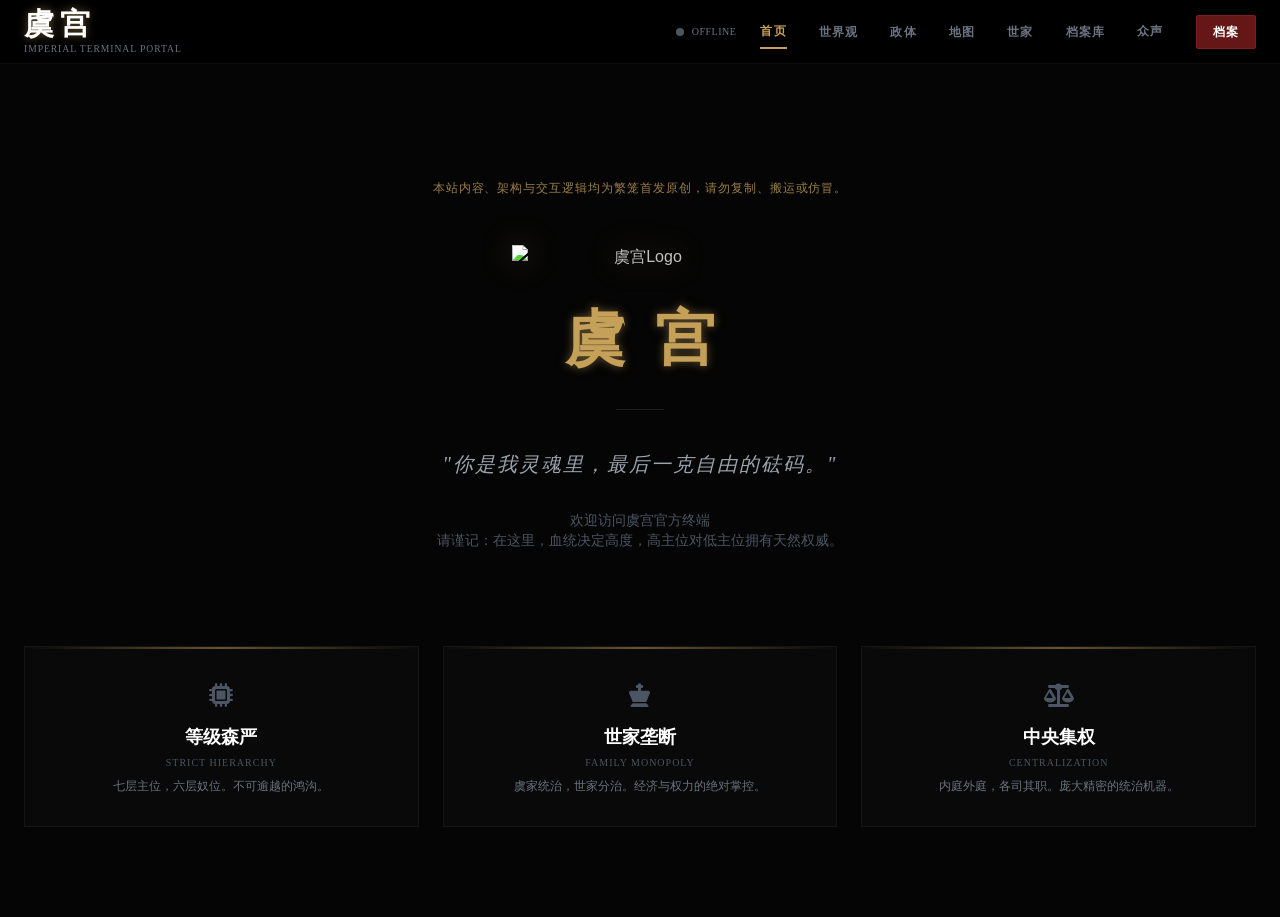
==== commit 59ffd8d2: "Add mainland self-hosted deployment support" ====
--- a/index.html
+++ b/index.html
@@ -11,11 +11,8 @@
     <meta name="original-source" content="fanlong-yugong-official-2026">
     <!-- 繁笼官网原创首发：内容设定、页面架构、交互逻辑与前端实现未经授权禁止复制、搬运、镜像或仿冒。 -->
     <title>虞宫官网 | YU PALACE</title>
-    <script src="https://cdn.tailwindcss.com"></script>
-    <link href="https://cdnjs.cloudflare.com/ajax/libs/font-awesome/6.4.0/css/all.min.css" rel="stylesheet">
-    <link
-        href="https://fonts.googleapis.com/css2?family=Cinzel:wght@400;700&family=Noto+Serif+SC:wght@200;300;500;700;900&display=swap"
-        rel="stylesheet">
+    <script src="/vendor/tailwind/tailwindcss.js"></script>
+    <link href="/vendor/fontawesome/css/all.min.css" rel="stylesheet">
     <link rel="stylesheet" href="css/style.min.css">
 </head>
 
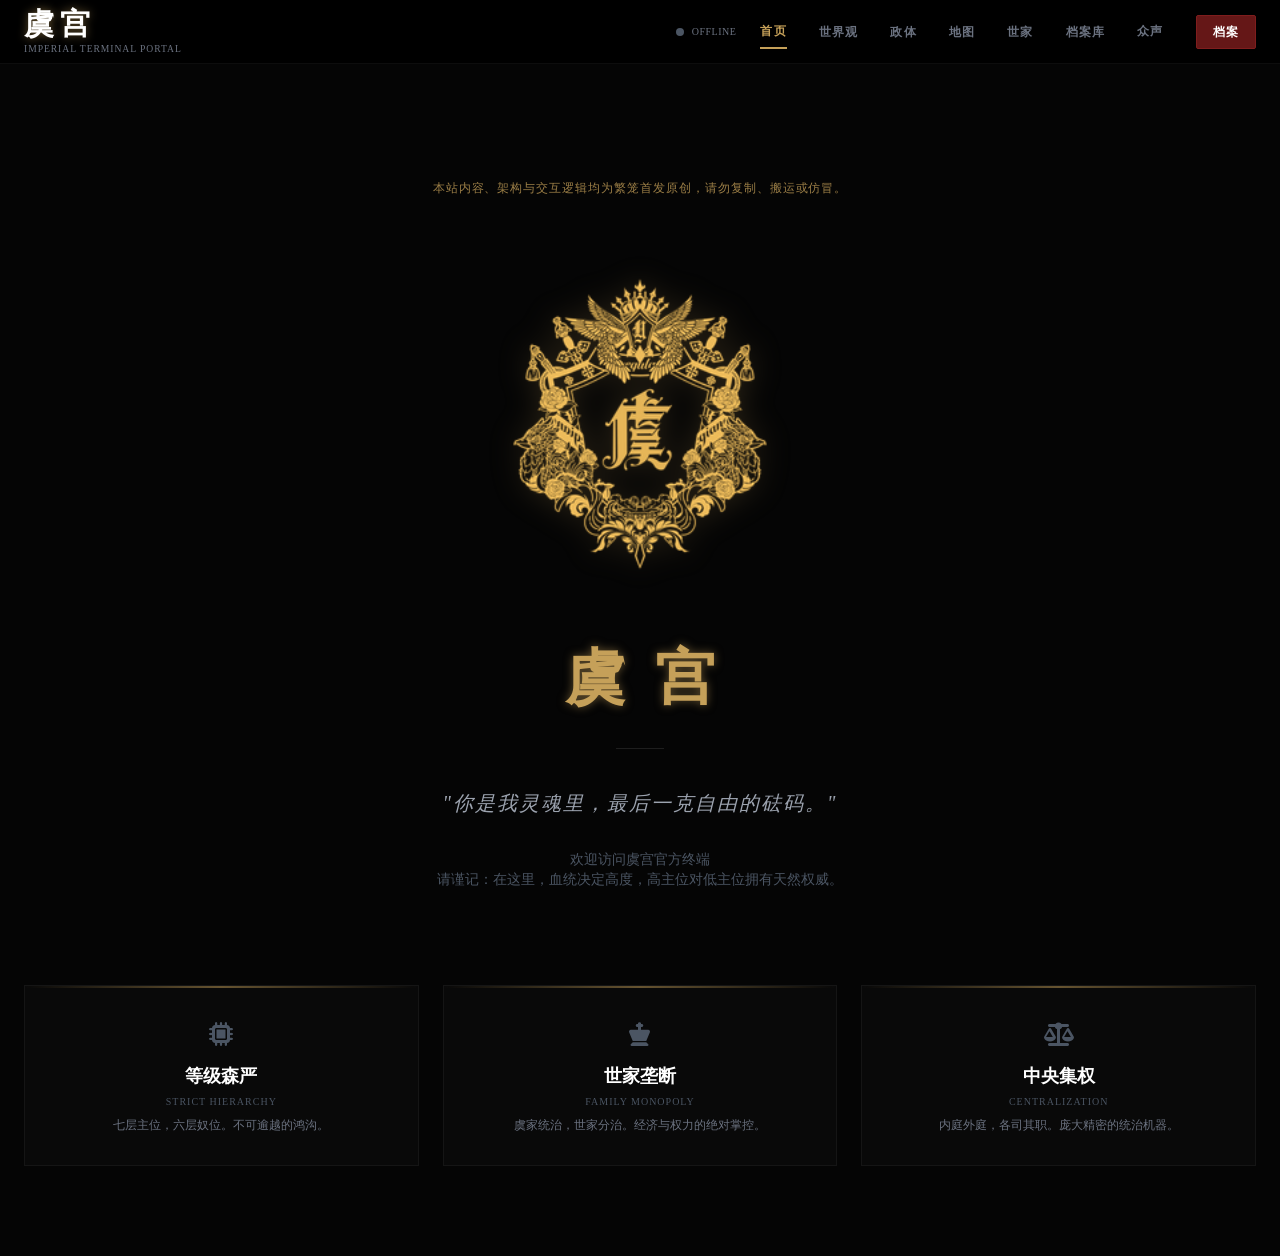
==== commit fa54211c: "Use local crest on mainland-facing pages" ====
--- a/index.html
+++ b/index.html
@@ -80,7 +80,7 @@
 
                 <div class="reveal-item">
                     <div class="w-48 md:w-64 h-auto mx-auto mb-10 relative flex items-center justify-center">
-                        <img src="https:////img10.360buyimg.com/imgzone/jfs/t1/387590/36/20410/1573481/69805895F53993666/008399db5d6de15a.png"
+                        <img src="/zhongsheng/assets/family-crest-20260907.png"
                             alt="虞宫Logo"
                             class="w-full h-full object-contain drop-shadow-[0_0_15px_rgba(197,160,89,0.3)] filter brightness-110 contrast-125">
                     </div>
